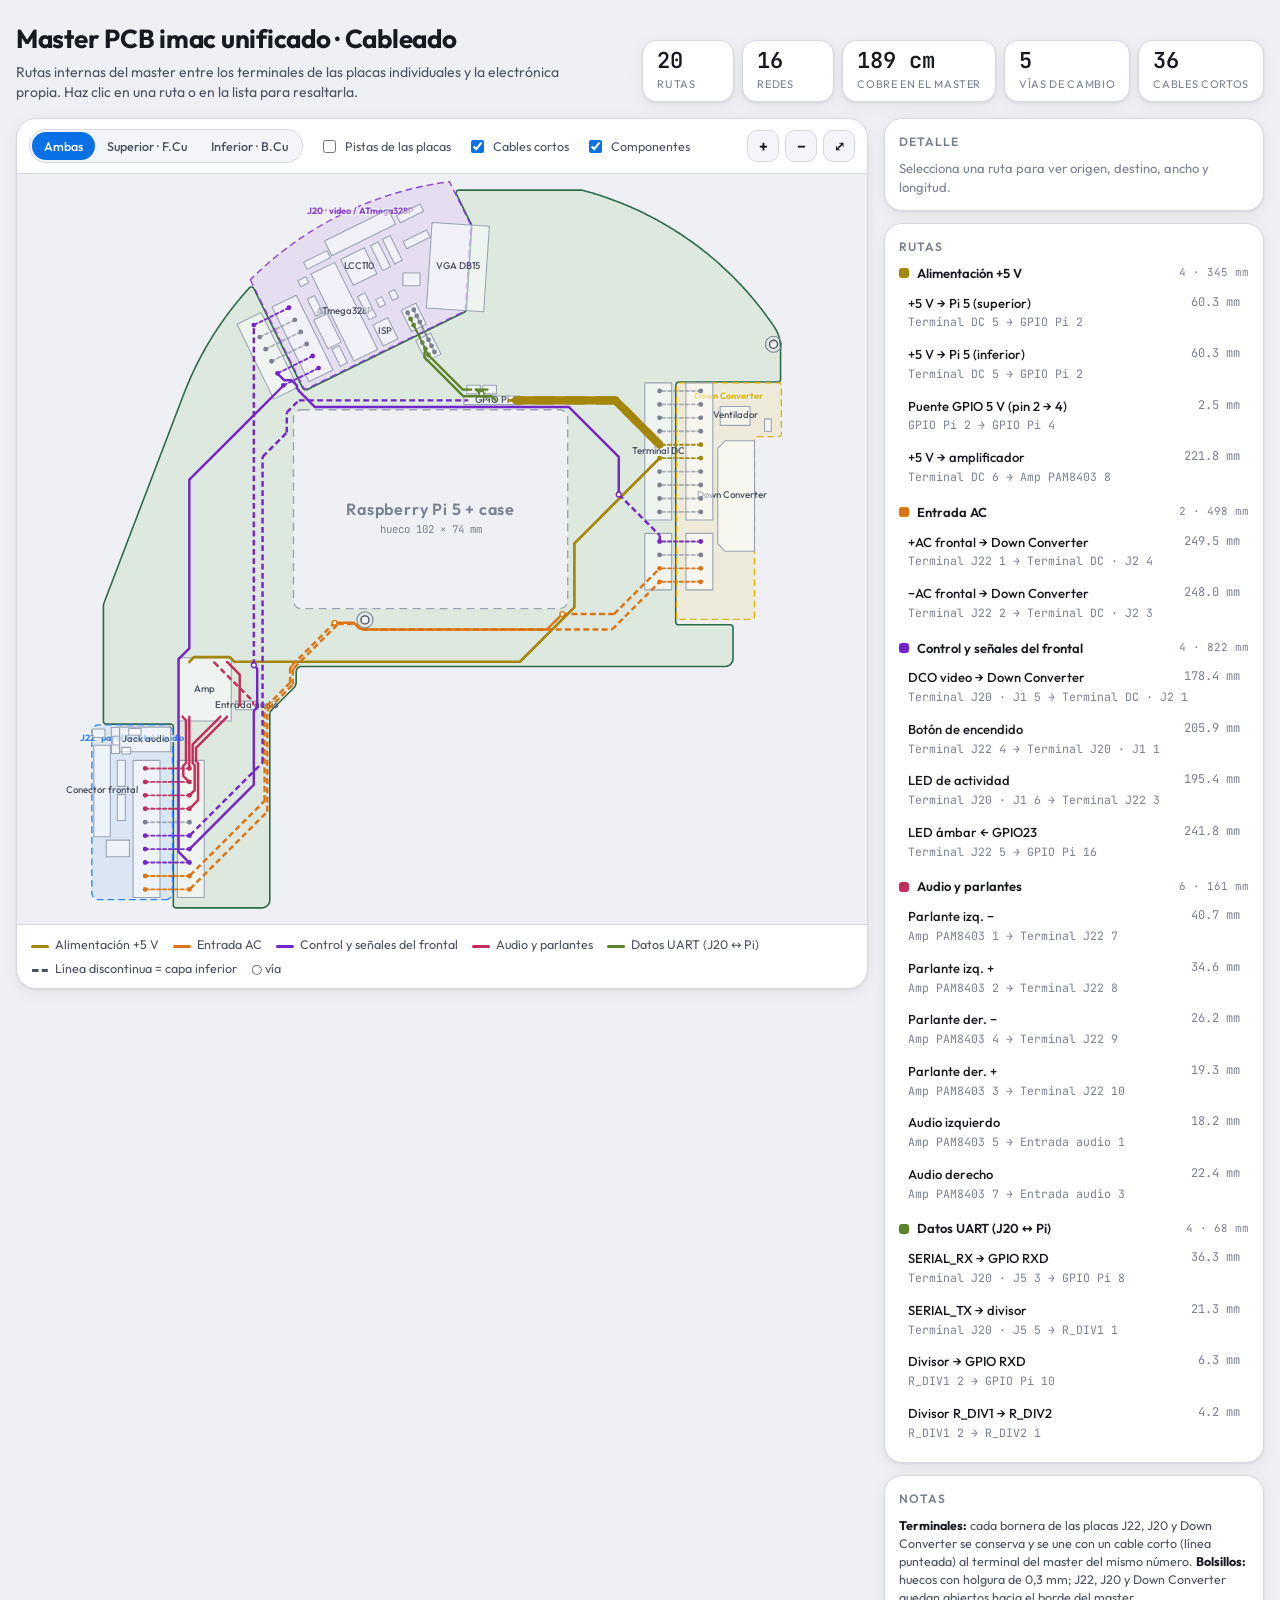
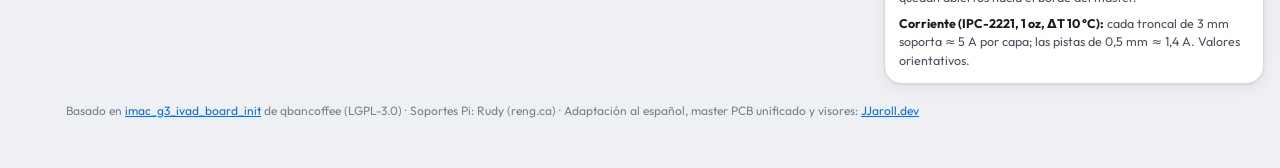
==== visores/cableado_con_master.html @ 4f61ff7d "MacBerry Pi G3 en español: reestructura completa del repositorio Reemplaza el contenido del reposito" ====
<!doctype html>
<html lang="es">
<head>
<meta charset="utf-8">
<meta name="viewport" content="width=device-width,initial-scale=1,viewport-fit=cover">
<style>html{color-scheme:light}body{margin:0;font:14px system-ui,-apple-system,sans-serif}img{max-width:100%}[hidden]{display:none!important}</style>
<title>Cableado con master PCB</title>
<meta name="claude:viewport-fit-sides" content="cover">
<link rel="preconnect" href="https://fonts.googleapis.com">
<link rel="preconnect" href="https://fonts.gstatic.com" crossorigin>
<link href="https://fonts.googleapis.com/css2?family=Outfit:wght@400;500;600;700&family=JetBrains+Mono:wght@400;500&display=swap" rel="stylesheet">
<style>
:root{
  --bg:#EEF0F3; --surface:#FFFFFF; --surface2:#F4F5F8; --line:#D6D9E0; --fg:#171A21; --fg2:#4B5262; --fg3:#7A8192;
  --accent:#0A70E6; --board:#DDE8DF; --board-edge:#2E6B4A; --cut:#9AA3B5; --copper:#8A93A6;
  --w-ac:#DE7311; --w-dc:#A3860A; --w-ctl:#7225CA; --w-audio:#C32D59; --w-data:#5D842A; --w-plug:#6E7382;
  --hull:#9AA3B5; --hullfill:#FFFFFF; --node-off:#B8BFCC; --shadow:0 1px 2px rgba(20,25,40,.08),0 4px 16px rgba(20,25,40,.06);
}
@media (prefers-color-scheme: dark){:root:not([data-theme="light"]){
  --bg:#101216; --surface:#181B21; --surface2:#1F232B; --line:#2C313B; --fg:#ECEEF2; --fg2:#B3B9C6; --fg3:#7F8798;
  --accent:#4397F8; --board:#1D2A22; --board-edge:#4E9A70; --cut:#5E667A; --copper:#5B6477;
  --w-ac:#F08E35; --w-dc:#F8D648; --w-ctl:#9454DE; --w-audio:#D75B7F; --w-data:#8AC63C; --w-plug:#9095A2;
  --hull:#5B6477; --hullfill:#232831; --node-off:#4B5365; --shadow:0 1px 2px rgba(0,0,0,.4),0 4px 16px rgba(0,0,0,.35); color-scheme:dark}}
:root[data-theme="dark"]{
  --bg:#101216; --surface:#181B21; --surface2:#1F232B; --line:#2C313B; --fg:#ECEEF2; --fg2:#B3B9C6; --fg3:#7F8798;
  --accent:#4397F8; --board:#1D2A22; --board-edge:#4E9A70; --cut:#5E667A; --copper:#5B6477;
  --w-ac:#F08E35; --w-dc:#F8D648; --w-ctl:#9454DE; --w-audio:#D75B7F; --w-data:#8AC63C; --w-plug:#9095A2;
  --hull:#5B6477; --hullfill:#232831; --node-off:#4B5365; --shadow:0 1px 2px rgba(0,0,0,.4),0 4px 16px rgba(0,0,0,.35); color-scheme:dark}
*{box-sizing:border-box}
body{background:var(--bg);color:var(--fg);font-family:'Outfit',system-ui,sans-serif;font-size:14px;line-height:1.45;
  padding-inline:max(16px,env(safe-area-inset-left,0px)) max(16px,env(safe-area-inset-right,0px));padding-block:20px}
.mono{font-family:'JetBrains Mono',ui-monospace,monospace}
header{max-width:1400px;margin:0 auto 16px;display:flex;flex-wrap:wrap;gap:12px 24px;align-items:flex-end;justify-content:space-between}
h1{font-size:26px;font-weight:700;letter-spacing:-.01em;margin:0;text-wrap:balance}
header p{margin:4px 0 0;color:var(--fg2);max-width:62ch}
.stats{display:flex;flex-wrap:wrap;gap:8px}
.stat{background:var(--surface);border:1px solid var(--line);border-radius:14px;padding:8px 14px;min-width:92px;box-shadow:var(--shadow)}
.stat b{display:block;font-size:22px;font-weight:600;line-height:1.1}
.stat span{font-size:11px;letter-spacing:.06em;text-transform:uppercase;color:var(--fg3)}
.layout{max-width:1400px;margin:0 auto;display:grid;grid-template-columns:minmax(0,1fr) 380px;gap:16px;align-items:start}
.mapcard{background:var(--surface);border:1px solid var(--line);border-radius:20px;box-shadow:var(--shadow);overflow:hidden;position:relative;min-width:0}
.toolbar{display:flex;flex-wrap:wrap;gap:8px 16px;padding:10px 12px;border-bottom:1px solid var(--line);align-items:center}
.seg{display:inline-flex;background:var(--surface2);border:1px solid var(--line);border-radius:999px;padding:2px}
.seg button{border:0;background:transparent;color:var(--fg2);font:500 12.5px 'Outfit',sans-serif;padding:6px 12px;border-radius:999px;cursor:pointer}
.seg button[aria-pressed="true"]{background:var(--accent);color:#fff}
.chk{display:inline-flex;gap:6px;align-items:center;font-size:12.5px;color:var(--fg2);cursor:pointer;user-select:none}
.chk input{accent-color:var(--accent)}
.zoom{margin-left:auto;display:flex;gap:6px}
.zoom button{width:32px;height:32px;border-radius:10px;border:1px solid var(--line);background:var(--surface2);color:var(--fg);font:600 16px 'Outfit';cursor:pointer}
#map{display:block;width:100%;height:min(74vh,760px);min-height:380px;background:var(--bg);touch-action:none;cursor:grab}
#map.drag{cursor:grabbing}
.tip{position:absolute;pointer-events:none;background:var(--fg);color:var(--bg);font-size:12px;padding:5px 9px;border-radius:8px;max-width:260px;z-index:3}
.legend{display:flex;flex-wrap:wrap;gap:6px 14px;padding:10px 14px;border-top:1px solid var(--line);font-size:12.5px;color:var(--fg2)}
.legend i{display:inline-block;width:18px;height:0;border-top:3px solid;vertical-align:middle;margin-right:6px;border-radius:2px}
.legend i.b{border-top-style:dashed}
aside{display:flex;flex-direction:column;gap:12px;min-width:0}
.card{background:var(--surface);border:1px solid var(--line);border-radius:18px;box-shadow:var(--shadow);padding:14px}
.card h2{margin:0 0 8px;font-size:12px;letter-spacing:.08em;text-transform:uppercase;color:var(--fg3);font-weight:600}
#detail .t{font-size:17px;font-weight:600;display:flex;gap:8px;align-items:center}
#detail .sw{width:12px;height:12px;border-radius:4px;flex:none}
#detail dl{display:grid;grid-template-columns:auto 1fr;gap:4px 12px;margin:10px 0 0;font-size:13px}
#detail dt{color:var(--fg3)} #detail dd{margin:0;min-width:0;overflow-wrap:anywhere}
#detail .hint{color:var(--fg3);font-size:13px;margin:0}
.grp{margin:0}
.grp+.grp{margin-top:10px}
.gh{display:flex;align-items:center;gap:8px;font-weight:600;font-size:13px;margin-bottom:4px}
.gh i{width:10px;height:10px;border-radius:3px}
.gh small{color:var(--fg3);font-weight:400;margin-left:auto}
.row{display:grid;grid-template-columns:1fr auto;gap:2px 10px;width:100%;text-align:left;border:1px solid transparent;background:transparent;color:var(--fg);border-radius:10px;padding:6px 8px;cursor:pointer;font:inherit}
.row:hover{background:var(--surface2)}
.row[aria-pressed="true"]{background:var(--surface2);border-color:var(--line)}
.row .n{font-weight:500;font-size:13px}
.row .l{font-size:12px;color:var(--fg3);text-align:right}
.row .p{grid-column:1/-1;font-size:11.5px;color:var(--fg3)}
.note{font-size:12.5px;color:var(--fg2);margin:0}
.note b{color:var(--fg)}
@media (min-width:981px){.mapcard{position:sticky;top:12px}#map{height:calc(100vh - 150px);max-height:none;min-height:420px}}
@media (max-width:980px){.layout{grid-template-columns:minmax(0,1fr)}#map{height:62vh}}
</style>

<header>
  <div>
    <h1>Master PCB imac unificado · Cableado</h1>
    <p>Rutas internas del master entre los terminales de las placas individuales y la electrónica propia. Haz clic en una ruta o en la lista para resaltarla.</p>
  </div>
  <div class="stats" id="stats"></div>
</header>

<div class="layout">
  <section class="mapcard">
    <div class="toolbar">
      <div class="seg" id="layerSeg" role="group" aria-label="Capa">
        <button data-l="all" aria-pressed="true">Ambas</button>
        <button data-l="0" aria-pressed="false">Superior · F.Cu</button>
        <button data-l="1" aria-pressed="false">Inferior · B.Cu</button>
      </div>
      <label class="chk"><input type="checkbox" id="tExist"> Pistas de las placas</label>
      <label class="chk"><input type="checkbox" id="tJump" checked> Cables cortos</label>
      <label class="chk"><input type="checkbox" id="tComp" checked> Componentes</label>
      <div class="zoom"><button id="zi" aria-label="Acercar">+</button><button id="zo" aria-label="Alejar">−</button><button id="zr" aria-label="Restablecer" style="font-size:13px">⤢</button></div>
    </div>
    <svg id="map" role="img" aria-label="Mapa de rutas del master PCB imac unificado"></svg>
    <div class="legend" id="legend"></div>
    <div class="tip" id="tip" hidden></div>
  </section>

  <aside>
    <div class="card" id="detail"><h2>Detalle</h2><p class="hint">Selecciona una ruta para ver origen, destino, ancho y longitud.</p></div>
    <div class="card"><h2>Rutas</h2><div id="list"></div></div>
    <div class="card">
      <h2>Notas</h2>
      <p class="note"><b>Terminales:</b> cada bornera de las placas J22, J20 y Down Converter se conserva y se une con un cable corto (línea punteada) al terminal del master del mismo número. <b>Bolsillos:</b> huecos con holgura de 0,3 mm; J22, J20 y Down Converter quedan abiertos hacia el borde del master.</p>
      <p class="note" style="margin-top:8px"><b>Corriente (IPC-2221, 1 oz, ΔT 10 °C):</b> cada troncal de 3 mm soporta ≈ 5 A por capa; las pistas de 0,5 mm ≈ 1,4 A. Valores orientativos.</p>
    </div>
  </aside>
</div>

<style>.credits{max-width:1180px;margin:0 auto;padding:18px max(16px,env(safe-area-inset-left,0px)) 28px;font-size:12px;line-height:1.5;color:var(--fg3)}.credits a{color:var(--accent)}</style>
<footer class="credits">Basado en <a href="https://github.com/qbancoffee/imac_g3_ivad_board_init" target="_blank" rel="noopener">imac_g3_ivad_board_init</a> de qbancoffee (LGPL-3.0) · Soportes Pi: Rudy (reng.ca) · Adaptación al español, master PCB unificado y visores: <a href="https://jjaroll.dev" target="_blank" rel="noopener">JJaroll.dev</a></footer>
<script>
const D = {"outline":[[28.3,212.93],[28.3,212.95],[28.3,212.99],[28.3,213.02],[28.31,213.05],[28.31,213.09],[28.32,213.12],[28.32,213.15],[28.33,213.18],[28.34,213.21],[28.35,213.24],[28.36,213.28],[28.37,213.31],[28.38,213.34],[28.4,213.37],[28.41,213.4],[28.43,213.42],[28.44,213.45],[28.46,213.48],[28.48,213.51],[28.5,213.53],[28.52,213.56],[28.54,213.59],[28.56,213.61],[28.58,213.63],[28.6,213.66],[28.63,213.68],[28.65,213.7],[28.68,213.72],[28.7,213.74],[28.73,213.76],[28.76,213.78],[28.79,213.8],[28.81,213.81],[28.84,213.83],[28.87,213.84],[28.9,213.86],[28.93,213.87],[28.96,213.88],[28.99,213.89],[29.03,213.9],[29.06,213.91],[29.09,213.92],[29.12,213.92],[29.15,213.93],[29.19,213.93],[29.22,213.94],[29.25,213.94],[29.29,213.94],[29.31,213.94],[53.28,213.94],[53.31,213.94],[53.33,213.94],[53.39,213.94],[53.46,213.95],[53.52,213.97],[53.59,213.98],[53.65,214.0],[53.71,214.03],[53.77,214.06],[53.82,214.09],[53.88,214.13],[53.93,214.17],[53.98,214.21],[54.03,214.26],[54.07,214.31],[54.11,214.36],[54.14,214.41],[54.18,214.47],[54.21,214.53],[54.23,214.59],[54.25,214.65],[54.27,214.71],[54.28,214.78],[54.29,214.84],[54.29,214.91],[54.3,214.92],[54.3,214.96],[54.3,281.29],[54.3,281.31],[54.3,281.35],[54.3,281.38],[54.3,281.41],[54.31,281.45],[54.31,281.48],[54.32,281.51],[54.33,281.54],[54.33,281.57],[54.34,281.61],[54.35,281.64],[54.37,281.67],[54.38,281.7],[54.39,281.73],[54.41,281.76],[54.42,281.79],[54.44,281.81],[54.46,281.84],[54.47,281.87],[54.49,281.9],[54.51,281.92],[54.53,281.95],[54.56,281.97],[54.58,282.0],[54.6,282.02],[54.62,282.04],[54.65,282.06],[54.67,282.08],[54.7,282.1],[54.73,282.12],[54.75,282.14],[54.78,282.16],[54.81,282.17],[54.84,282.19],[54.87,282.2],[54.9,282.22],[54.93,282.23],[54.96,282.24],[54.99,282.25],[55.02,282.26],[55.05,282.27],[55.08,282.28],[55.12,282.28],[55.15,282.29],[55.18,282.29],[55.21,282.3],[55.25,282.3],[55.29,282.3],[55.3,282.3],[87.16,282.3],[87.17,282.3],[87.2,282.3],[87.2,282.3],[87.21,282.3],[87.22,282.3],[87.33,282.3],[87.34,282.3],[87.38,282.29],[87.39,282.29],[87.42,282.29],[87.43,282.29],[87.53,282.28],[87.54,282.28],[87.58,282.28],[87.59,282.27],[87.61,282.27],[87.62,282.27],[87.63,282.27],[87.64,282.27],[87.73,282.25],[87.74,282.25],[87.77,282.24],[87.78,282.24],[87.8,282.24],[87.81,282.24],[87.83,282.23],[87.84,282.23],[87.92,282.21],[87.93,282.21],[87.96,282.2],[87.97,282.2],[87.99,282.19],[88.0,282.19],[88.02,282.18],[88.03,282.18],[88.11,282.16],[88.12,282.15],[88.14,282.15],[88.15,282.14],[88.17,282.14],[88.18,282.13],[88.21,282.12],[88.21,282.12],[88.3,282.09],[88.31,282.09],[88.33,282.08],[88.33,282.08],[88.36,282.07],[88.37,282.06],[88.39,282.05],[88.4,282.05],[88.48,282.01],[88.49,282.01],[88.51,282.0],[88.51,282.0],[88.54,281.98],[88.55,281.98],[88.57,281.97],[88.57,281.97],[88.65,281.92],[88.66,281.92],[88.68,281.91],[88.69,281.9],[88.71,281.89],[88.72,281.89],[88.74,281.87],[88.74,281.87],[88.82,281.83],[88.82,281.82],[88.85,281.8],[88.86,281.8],[88.88,281.78],[88.9,281.77],[88.98,281.71],[88.99,281.71],[89.01,281.69],[89.02,281.68],[89.04,281.67],[89.04,281.67],[89.06,281.65],[89.07,281.65],[89.14,281.59],[89.14,281.58],[89.16,281.57],[89.17,281.56],[89.19,281.55],[89.19,281.54],[89.21,281.52],[89.22,281.52],[89.28,281.46],[89.29,281.45],[89.31,281.44],[89.31,281.43],[89.33,281.41],[89.34,281.41],[89.35,281.39],[89.36,281.38],[89.42,281.32],[89.42,281.31],[89.44,281.29],[89.45,281.29],[89.46,281.27],[89.47,281.26],[89.48,281.24],[89.49,281.24],[89.55,281.17],[89.55,281.16],[89.57,281.14],[89.57,281.14],[89.58,281.12],[89.59,281.11],[89.61,281.09],[89.61,281.08],[89.67,281.0],[89.68,280.99],[89.7,280.96],[89.7,280.95],[89.72,280.92],[89.73,280.92],[89.77,280.84],[89.77,280.84],[89.79,280.82],[89.79,280.81],[89.8,280.79],[89.81,280.78],[89.82,280.76],[89.82,280.75],[89.87,280.67],[89.87,280.67],[89.88,280.65],[89.88,280.64],[89.9,280.61],[89.9,280.61],[89.91,280.59],[89.91,280.58],[89.95,280.5],[89.95,280.49],[89.96,280.47],[89.97,280.46],[89.98,280.43],[89.98,280.43],[89.99,280.41],[89.99,280.4],[90.02,280.31],[90.02,280.31],[90.03,280.28],[90.04,280.27],[90.04,280.25],[90.05,280.24],[90.05,280.22],[90.06,280.21],[90.08,280.13],[90.08,280.12],[90.09,280.1],[90.09,280.09],[90.1,280.07],[90.1,280.06],[90.11,280.03],[90.11,280.02],[90.13,279.94],[90.13,279.93],[90.14,279.91],[90.14,279.9],[90.14,279.88],[90.14,279.87],[90.15,279.84],[90.15,279.83],[90.17,279.74],[90.17,279.73],[90.17,279.72],[90.17,279.71],[90.17,279.69],[90.18,279.68],[90.18,279.64],[90.18,279.63],[90.19,279.54],[90.19,279.52],[90.19,279.49],[90.19,279.48],[90.2,279.44],[90.2,279.43],[90.2,279.32],[90.2,279.32],[90.2,279.3],[90.2,279.3],[90.2,279.27],[90.2,279.26],[90.2,210.24],[90.2,210.21],[90.2,210.13],[90.21,210.06],[90.21,210.0],[90.22,209.94],[90.23,209.87],[90.25,209.8],[90.26,209.74],[90.28,209.68],[90.3,209.62],[90.32,209.56],[90.34,209.49],[90.37,209.43],[90.39,209.37],[90.42,209.32],[90.45,209.26],[90.49,209.2],[90.52,209.14],[90.56,209.09],[90.59,209.04],[90.63,208.99],[90.68,208.94],[90.72,208.89],[90.77,208.83],[90.8,208.8],[99.11,200.49],[99.12,200.48],[99.12,200.48],[99.14,200.46],[99.15,200.45],[99.22,200.37],[99.23,200.37],[99.24,200.35],[99.24,200.35],[99.26,200.33],[99.27,200.32],[99.28,200.3],[99.29,200.29],[99.35,200.22],[99.35,200.22],[99.37,200.2],[99.37,200.19],[99.39,200.17],[99.39,200.17],[99.41,200.15],[99.41,200.14],[99.46,200.07],[99.47,200.06],[99.48,200.04],[99.49,200.04],[99.5,200.01],[99.5,200.01],[99.52,199.98],[99.52,199.98],[99.57,199.9],[99.57,199.89],[99.59,199.87],[99.59,199.87],[99.6,199.85],[99.61,199.84],[99.62,199.82],[99.62,199.81],[99.67,199.73],[99.67,199.72],[99.68,199.7],[99.68,199.7],[99.7,199.67],[99.7,199.66],[99.71,199.64],[99.71,199.64],[99.75,199.55],[99.75,199.55],[99.76,199.52],[99.77,199.52],[99.77,199.5],[99.78,199.49],[99.79,199.46],[99.79,199.45],[99.82,199.37],[99.82,199.36],[99.83,199.34],[99.84,199.33],[99.84,199.31],[99.85,199.3],[99.85,199.28],[99.86,199.27],[99.88,199.18],[99.88,199.18],[99.89,199.15],[99.89,199.15],[99.9,199.12],[99.9,199.11],[99.91,199.09],[99.91,199.08],[99.93,199.0],[99.93,198.99],[99.94,198.96],[99.94,198.95],[99.94,198.93],[99.95,198.92],[99.95,198.9],[99.95,198.89],[99.97,198.8],[99.97,198.79],[99.97,198.77],[99.97,198.77],[99.97,198.74],[99.98,198.73],[99.98,198.7],[99.98,198.69],[99.99,198.6],[99.99,198.58],[99.99,198.55],[99.99,198.54],[100.0,198.5],[100.0,198.49],[100.0,198.38],[100.0,198.37],[100.0,198.36],[100.0,198.35],[100.0,198.33],[100.0,198.32],[100.0,194.52],[100.0,194.48],[100.0,194.4],[100.01,194.33],[100.01,194.27],[100.02,194.21],[100.03,194.14],[100.05,194.08],[100.06,194.01],[100.08,193.95],[100.1,193.89],[100.12,193.83],[100.14,193.76],[100.16,193.71],[100.19,193.65],[100.22,193.58],[100.25,193.53],[100.28,193.47],[100.32,193.42],[100.35,193.36],[100.39,193.31],[100.44,193.25],[100.47,193.21],[100.52,193.16],[100.57,193.11],[100.61,193.07],[100.66,193.02],[100.71,192.97],[100.75,192.94],[100.81,192.89],[100.86,192.85],[100.92,192.82],[100.97,192.78],[101.03,192.75],[101.08,192.72],[101.15,192.69],[101.21,192.66],[101.26,192.64],[101.33,192.62],[101.39,192.6],[101.45,192.58],[101.51,192.56],[101.58,192.55],[101.64,192.53],[101.71,192.52],[101.77,192.51],[101.83,192.51],[101.9,192.5],[101.98,192.5],[102.02,192.5],[259.46,192.5],[259.47,192.5],[259.5,192.5],[259.5,192.5],[259.51,192.5],[259.52,192.5],[259.63,192.5],[259.64,192.5],[259.68,192.49],[259.69,192.49],[259.72,192.49],[259.73,192.49],[259.83,192.48],[259.84,192.48],[259.88,192.48],[259.89,192.47],[259.91,192.47],[259.92,192.47],[259.93,192.47],[259.94,192.47],[260.03,192.45],[260.04,192.45],[260.07,192.44],[260.08,192.44],[260.1,192.44],[260.11,192.44],[260.13,192.43],[260.14,192.43],[260.22,192.41],[260.23,192.41],[260.26,192.4],[260.27,192.4],[260.29,192.39],[260.3,192.39],[260.32,192.38],[260.33,192.38],[260.41,192.36],[260.42,192.35],[260.44,192.35],[260.45,192.34],[260.47,192.34],[260.48,192.33],[260.51,192.32],[260.51,192.32],[260.6,192.29],[260.61,192.29],[260.63,192.28],[260.63,192.28],[260.66,192.27],[260.67,192.26],[260.69,192.25],[260.7,192.25],[260.78,192.21],[260.79,192.21],[260.81,192.2],[260.81,192.2],[260.84,192.18],[260.85,192.18],[260.87,192.17],[260.87,192.17],[260.95,192.12],[260.96,192.12],[260.98,192.11],[260.99,192.1],[261.01,192.09],[261.02,192.09],[261.04,192.07],[261.04,192.07],[261.12,192.03],[261.12,192.02],[261.15,192.0],[261.16,192.0],[261.18,191.98],[261.2,191.97],[261.28,191.91],[261.29,191.91],[261.31,191.89],[261.32,191.88],[261.34,191.87],[261.34,191.87],[261.36,191.85],[261.37,191.85],[261.44,191.79],[261.44,191.78],[261.46,191.77],[261.47,191.76],[261.49,191.75],[261.49,191.74],[261.51,191.72],[261.52,191.72],[261.58,191.66],[261.59,191.65],[261.61,191.64],[261.61,191.63],[261.63,191.61],[261.64,191.61],[261.65,191.59],[261.66,191.58],[261.72,191.52],[261.72,191.51],[261.74,191.49],[261.75,191.49],[261.76,191.47],[261.77,191.46],[261.78,191.44],[261.79,191.44],[261.85,191.37],[261.85,191.36],[261.87,191.34],[261.87,191.34],[261.88,191.32],[261.89,191.31],[261.91,191.29],[261.91,191.28],[261.97,191.2],[261.98,191.19],[262.0,191.16],[262.0,191.15],[262.02,191.12],[262.03,191.12],[262.07,191.04],[262.07,191.04],[262.09,191.02],[262.09,191.01],[262.1,190.99],[262.11,190.98],[262.12,190.96],[262.12,190.95],[262.17,190.87],[262.17,190.87],[262.18,190.85],[262.18,190.84],[262.2,190.81],[262.2,190.81],[262.21,190.79],[262.21,190.78],[262.25,190.7],[262.25,190.69],[262.26,190.67],[262.27,190.66],[262.28,190.63],[262.28,190.63],[262.29,190.61],[262.29,190.6],[262.32,190.51],[262.32,190.51],[262.33,190.48],[262.34,190.47],[262.34,190.45],[262.35,190.44],[262.35,190.42],[262.36,190.41],[262.38,190.33],[262.38,190.32],[262.39,190.3],[262.39,190.29],[262.4,190.27],[262.4,190.26],[262.41,190.23],[262.41,190.22],[262.43,190.14],[262.43,190.13],[262.44,190.11],[262.44,190.1],[262.44,190.08],[262.44,190.07],[262.45,190.04],[262.45,190.03],[262.47,189.94],[262.47,189.93],[262.47,189.92],[262.47,189.91],[262.47,189.89],[262.48,189.88],[262.48,189.84],[262.48,189.83],[262.49,189.74],[262.49,189.72],[262.49,189.69],[262.49,189.68],[262.5,189.64],[262.5,189.63],[262.5,189.52],[262.5,189.52],[262.5,189.5],[262.5,189.5],[262.5,189.47],[262.5,189.46],[262.5,178.01],[262.5,177.99],[262.5,177.95],[262.5,177.92],[262.49,177.89],[262.49,177.85],[262.48,177.82],[262.48,177.79],[262.47,177.76],[262.46,177.73],[262.45,177.69],[262.44,177.66],[262.43,177.63],[262.42,177.6],[262.4,177.57],[262.39,177.54],[262.37,177.51],[262.36,177.49],[262.34,177.46],[262.32,177.43],[262.3,177.4],[262.28,177.38],[262.26,177.35],[262.24,177.33],[262.22,177.3],[262.2,177.28],[262.17,177.26],[262.15,177.24],[262.12,177.22],[262.1,177.2],[262.07,177.18],[262.04,177.16],[262.01,177.14],[261.99,177.13],[261.96,177.11],[261.93,177.1],[261.9,177.08],[261.87,177.07],[261.84,177.06],[261.81,177.05],[261.77,177.04],[261.74,177.03],[261.71,177.02],[261.68,177.02],[261.65,177.01],[261.61,177.01],[261.58,177.0],[261.55,177.0],[261.51,177.0],[261.49,177.0],[242.22,177.0],[242.18,177.0],[242.17,177.0],[242.1,176.99],[242.04,176.99],[241.97,176.97],[241.91,176.96],[241.85,176.94],[241.79,176.91],[241.73,176.88],[241.67,176.85],[241.62,176.81],[241.57,176.77],[241.52,176.73],[241.47,176.68],[241.43,176.63],[241.39,176.58],[241.35,176.53],[241.32,176.47],[241.29,176.41],[241.26,176.35],[241.24,176.29],[241.23,176.23],[241.21,176.16],[241.21,176.1],[241.2,176.03],[241.2,176.02],[241.2,175.98],[241.2,100.0],[241.2,88.02],[241.2,88.01],[241.2,88.01],[241.2,88.0],[241.2,87.99],[241.2,87.99],[241.2,87.98],[241.2,87.97],[241.2,87.95],[241.2,87.94],[241.2,87.94],[241.2,87.91],[241.21,87.89],[241.21,87.84],[241.21,87.83],[241.22,87.78],[241.22,87.77],[241.23,87.72],[241.23,87.7],[241.25,87.66],[241.25,87.64],[241.27,87.6],[241.27,87.58],[241.29,87.54],[241.29,87.52],[241.31,87.48],[241.32,87.46],[241.34,87.42],[241.34,87.41],[241.37,87.36],[241.38,87.35],[241.4,87.31],[241.41,87.3],[241.44,87.25],[241.44,87.24],[241.47,87.2],[241.48,87.19],[241.51,87.15],[241.52,87.14],[241.56,87.11],[241.57,87.1],[241.6,87.06],[241.61,87.05],[241.65,87.02],[241.66,87.01],[241.7,86.98],[241.71,86.97],[241.75,86.94],[241.76,86.93],[241.8,86.9],[241.81,86.9],[241.86,86.87],[241.87,86.86],[241.91,86.84],[241.93,86.83],[241.97,86.81],[241.98,86.81],[242.03,86.79],[242.04,86.78],[242.09,86.77],[242.1,86.76],[242.15,86.75],[242.16,86.74],[242.21,86.73],[242.23,86.73],[242.27,86.72],[242.29,86.72],[242.34,86.71],[242.35,86.71],[242.4,86.7],[242.42,86.7],[242.45,86.7],[242.47,86.7],[242.49,86.7],[242.5,86.7],[242.51,86.7],[242.51,86.7],[242.52,86.7],[279.19,86.7],[279.21,86.7],[279.25,86.7],[279.28,86.7],[279.31,86.69],[279.35,86.69],[279.38,86.68],[279.41,86.68],[279.44,86.67],[279.47,86.66],[279.51,86.65],[279.54,86.64],[279.57,86.63],[279.6,86.62],[279.63,86.6],[279.66,86.59],[279.69,86.57],[279.71,86.56],[279.74,86.54],[279.77,86.52],[279.8,86.5],[279.82,86.48],[279.85,86.46],[279.87,86.44],[279.9,86.42],[279.92,86.4],[279.94,86.37],[279.96,86.35],[279.98,86.32],[280.0,86.3],[280.02,86.27],[280.04,86.24],[280.06,86.21],[280.07,86.19],[280.09,86.16],[280.1,86.13],[280.12,86.1],[280.13,86.07],[280.14,86.04],[280.15,86.01],[280.16,85.97],[280.17,85.94],[280.18,85.91],[280.18,85.88],[280.19,85.85],[280.19,85.81],[280.2,85.78],[280.2,85.75],[280.2,85.71],[280.2,85.69],[280.2,73.86],[280.2,73.86],[280.2,73.84],[280.2,73.83],[280.2,73.81],[280.2,73.8],[280.2,73.72],[280.2,73.72],[280.2,73.7],[280.2,73.68],[280.2,73.67],[280.2,73.61],[280.2,73.59],[280.2,73.59],[280.2,73.59],[280.19,73.55],[280.19,73.55],[280.19,73.48],[280.19,73.47],[280.19,73.45],[280.19,73.35],[280.19,73.35],[280.19,73.33],[280.19,73.32],[280.18,73.23],[280.18,73.22],[280.18,73.21],[280.18,73.19],[280.18,73.18],[280.17,73.11],[280.17,73.1],[280.17,73.06],[280.17,73.05],[280.17,72.98],[280.16,72.95],[280.16,72.95],[280.16,72.86],[280.16,72.83],[280.15,72.75],[280.15,72.74],[280.15,72.72],[280.14,72.7],[280.14,72.69],[280.14,72.61],[280.13,72.6],[280.13,72.6],[280.13,72.57],[280.13,72.56],[280.12,72.49],[280.12,72.48],[280.12,72.46],[280.12,72.46],[280.11,72.36],[280.11,72.33],[280.11,72.33],[280.1,72.24],[280.09,72.22],[280.09,72.2],[280.08,72.12],[280.08,72.11],[280.08,72.1],[280.07,72.08],[280.07,72.07],[280.06,72.01],[280.06,71.99],[280.06,71.98],[280.06,71.95],[280.05,71.94],[280.05,71.89],[280.04,71.87],[280.04,71.85],[280.04,71.83],[280.04,71.82],[280.03,71.76],[280.03,71.76],[280.02,71.73],[280.02,71.72],[280.02,71.7],[280.01,71.64],[280.01,71.64],[280.0,71.61],[280.0,71.61],[280.0,71.6],[280.0,71.59],[279.99,71.51],[279.98,71.5],[279.98,71.46],[279.98,71.45],[279.96,71.38],[279.96,71.38],[279.96,71.36],[279.94,71.26],[279.93,71.24],[279.92,71.16],[279.92,71.15],[279.91,71.13],[279.91,71.13],[279.91,71.11],[279.91,71.09],[279.89,71.02],[279.89,71.01],[279.89,71.01],[279.89,71.0],[279.88,70.98],[279.88,70.97],[279.86,70.9],[279.86,70.89],[279.86,70.87],[279.84,70.78],[279.84,70.77],[279.83,70.75],[279.81,70.67],[279.81,70.67],[279.81,70.65],[279.8,70.64],[279.8,70.63],[279.8,70.61],[279.78,70.55],[279.78,70.54],[279.77,70.52],[279.77,70.52],[279.77,70.52],[279.77,70.5],[279.75,70.42],[279.74,70.41],[279.74,70.39],[279.74,70.39],[279.72,70.3],[279.71,70.29],[279.71,70.27],[279.71,70.27],[279.68,70.18],[279.68,70.17],[279.68,70.15],[279.67,70.15],[279.65,70.07],[279.65,70.06],[279.65,70.05],[279.64,70.04],[279.64,70.04],[279.64,70.03],[279.62,69.95],[279.62,69.95],[279.61,69.93],[279.61,69.91],[279.6,69.9],[279.58,69.83],[279.58,69.82],[279.57,69.81],[279.57,69.8],[279.57,69.8],[279.57,69.79],[279.55,69.72],[279.55,69.72],[279.54,69.7],[279.54,69.69],[279.53,69.67],[279.53,69.66],[279.5,69.58],[279.5,69.58],[279.5,69.57],[279.49,69.55],[279.47,69.47],[279.46,69.46],[279.46,69.45],[279.45,69.43],[279.45,69.42],[279.42,69.35],[279.42,69.34],[279.42,69.33],[279.41,69.32],[279.38,69.24],[279.38,69.23],[279.37,69.21],[279.35,69.13],[279.34,69.13],[279.33,69.1],[279.33,69.09],[279.32,69.08],[279.3,69.01],[279.29,69.0],[279.29,68.99],[279.28,68.96],[279.28,68.96],[279.25,68.89],[279.25,68.88],[279.24,68.86],[279.24,68.86],[279.21,68.77],[279.2,68.76],[279.2,68.75],[279.19,68.74],[279.16,68.66],[279.16,68.65],[279.15,68.63],[279.15,68.62],[279.12,68.55],[279.11,68.54],[279.11,68.53],[279.1,68.5],[279.1,68.5],[279.07,68.43],[279.06,68.42],[279.05,68.4],[279.02,68.32],[279.01,68.31],[279.01,68.3],[279.0,68.28],[279.0,68.27],[278.97,68.2],[278.96,68.19],[278.95,68.17],[278.91,68.09],[278.91,68.08],[278.9,68.07],[278.86,67.98],[278.86,67.97],[278.85,67.96],[278.85,67.94],[278.81,67.87],[278.8,67.85],[278.8,67.84],[278.8,67.84],[278.76,67.76],[278.75,67.75],[278.75,67.74],[278.73,67.71],[278.73,67.7],[278.7,67.64],[278.7,67.64],[278.69,67.62],[278.68,67.61],[278.64,67.53],[278.64,67.53],[278.64,67.52],[278.63,67.51],[278.62,67.49],[278.62,67.49],[278.59,67.42],[278.58,67.42],[278.57,67.4],[278.57,67.39],[278.53,67.32],[278.53,67.31],[278.52,67.3],[278.5,67.27],[278.5,67.26],[278.47,67.21],[278.46,67.2],[278.46,67.18],[278.45,67.18],[278.41,67.1],[278.4,67.09],[278.39,67.07],[278.35,66.98],[278.34,66.97],[278.33,66.96],[278.29,66.89],[278.28,66.87],[278.27,66.86],[278.27,66.85],[278.23,66.79],[278.23,66.78],[278.22,66.77],[278.21,66.76],[278.21,66.75],[278.2,66.73],[278.17,66.68],[278.16,66.67],[278.15,66.65],[278.15,66.65],[278.14,66.64],[278.14,66.63],[278.09,66.56],[278.09,66.56],[278.08,66.55],[278.07,66.53],[278.03,66.46],[278.01,66.44],[278.01,66.43],[277.97,66.36],[277.96,66.35],[277.94,66.32],[277.93,66.31],[277.9,66.26],[277.89,66.24],[277.88,66.23],[277.87,66.22],[277.83,66.15],[277.82,66.14],[277.81,66.12],[277.81,66.12],[277.22,65.25],[277.21,65.25],[277.2,65.23],[277.2,65.22],[277.2,65.22],[277.19,65.21],[276.59,64.35],[276.58,64.34],[276.57,64.32],[276.57,64.32],[275.96,63.46],[275.95,63.45],[275.95,63.44],[275.94,63.42],[275.93,63.41],[275.32,62.57],[275.3,62.54],[274.68,61.69],[274.67,61.68],[274.67,61.67],[274.65,61.65],[274.65,61.65],[274.02,60.81],[274.02,60.8],[274.0,60.78],[274.0,60.78],[273.36,59.94],[273.35,59.92],[273.34,59.91],[272.7,59.08],[272.69,59.07],[272.68,59.06],[272.67,59.04],[272.02,58.22],[272.01,58.21],[272.01,58.2],[271.99,58.18],[271.99,58.18],[271.33,57.36],[271.32,57.34],[270.65,56.52],[270.65,56.52],[270.64,56.51],[270.63,56.5],[270.63,56.5],[270.62,56.49],[269.95,55.68],[269.94,55.67],[269.93,55.65],[269.93,55.65],[269.24,54.84],[269.22,54.82],[268.54,54.03],[268.54,54.03],[268.52,54.01],[268.52,54.0],[268.51,53.99],[268.49,53.98],[267.81,53.2],[267.8,53.19],[267.8,53.18],[267.78,53.16],[267.78,53.16],[267.09,52.38],[267.08,52.38],[267.05,52.35],[267.05,52.34],[266.35,51.58],[266.35,51.57],[266.34,51.56],[266.33,51.56],[266.33,51.55],[266.32,51.54],[265.61,50.77],[265.6,50.76],[265.59,50.75],[265.58,50.74],[265.57,50.73],[264.86,49.97],[264.84,49.95],[264.11,49.19],[264.1,49.18],[264.09,49.17],[264.09,49.17],[264.09,49.17],[264.08,49.16],[263.34,48.4],[263.33,48.39],[263.32,48.38],[263.32,48.38],[262.57,47.63],[262.57,47.62],[262.56,47.62],[262.56,47.62],[262.56,47.61],[262.54,47.59],[262.53,47.59],[261.79,46.86],[261.79,46.85],[261.78,46.84],[261.77,46.83],[261.02,46.1],[261.0,46.09],[260.99,46.07],[260.99,46.07],[260.22,45.34],[260.2,45.32],[259.42,44.59],[259.42,44.59],[259.41,44.57],[259.4,44.57],[258.63,43.85],[258.62,43.84],[258.61,43.84],[258.59,43.82],[258.59,43.82],[257.81,43.11],[257.81,43.11],[257.79,43.09],[257.01,42.39],[257.0,42.39],[256.99,42.38],[256.98,42.37],[256.98,42.37],[256.97,42.36],[256.18,41.67],[256.17,41.66],[256.16,41.65],[256.15,41.65],[255.35,40.96],[255.34,40.95],[255.33,40.94],[255.32,40.93],[255.31,40.92],[254.51,40.25],[254.51,40.24],[254.5,40.23],[254.49,40.23],[253.68,39.55],[253.67,39.55],[253.66,39.54],[253.65,39.52],[253.64,39.52],[252.84,38.87],[252.84,38.86],[252.82,38.85],[252.82,38.85],[252.81,38.84],[252.79,38.83],[251.97,38.17],[251.96,38.16],[251.95,38.16],[251.12,37.5],[251.11,37.49],[251.1,37.48],[251.09,37.48],[250.26,36.83],[250.25,36.83],[250.23,36.81],[249.39,36.18],[249.39,36.17],[249.37,36.16],[249.37,36.16],[249.37,36.16],[249.36,36.15],[248.51,35.52],[248.5,35.51],[248.49,35.51],[248.48,35.5],[248.47,35.49],[247.63,34.88],[247.62,34.87],[247.61,34.86],[247.59,34.85],[247.59,34.84],[246.74,34.23],[246.72,34.22],[245.85,33.61],[245.84,33.6],[245.83,33.59],[245.82,33.59],[244.95,32.99],[244.92,32.97],[244.05,32.37],[244.04,32.37],[244.01,32.35],[244.0,32.34],[243.15,31.77],[243.13,31.76],[243.12,31.75],[243.1,31.74],[243.09,31.73],[242.22,31.17],[242.21,31.16],[242.2,31.15],[242.2,31.15],[241.3,30.58],[241.28,30.56],[240.38,29.99],[240.37,29.99],[240.36,29.98],[240.35,29.98],[239.45,29.42],[239.44,29.42],[239.43,29.41],[239.41,29.4],[239.41,29.4],[238.53,28.86],[238.52,28.86],[238.5,28.85],[238.49,28.84],[238.48,28.83],[237.58,28.3],[237.57,28.3],[237.56,28.29],[237.53,28.27],[237.53,28.27],[236.63,27.75],[236.62,27.75],[236.61,27.74],[236.6,27.73],[235.68,27.21],[235.66,27.2],[234.73,26.68],[234.72,26.67],[234.71,26.67],[234.7,26.66],[233.77,26.15],[233.76,26.15],[233.75,26.14],[233.73,26.13],[233.73,26.13],[232.81,25.64],[232.8,25.63],[232.78,25.62],[232.78,25.62],[231.83,25.13],[231.81,25.12],[231.81,25.11],[230.87,24.63],[230.86,24.63],[230.85,24.62],[230.83,24.61],[229.9,24.15],[229.9,24.14],[229.88,24.14],[229.87,24.13],[229.86,24.13],[229.85,24.12],[228.91,23.66],[228.9,23.66],[228.88,23.65],[228.88,23.65],[227.93,23.19],[227.91,23.18],[227.9,23.18],[227.9,23.17],[226.94,22.72],[226.93,22.72],[226.91,22.71],[225.94,22.27],[225.92,22.26],[225.91,22.25],[224.95,21.82],[224.94,21.82],[224.93,21.81],[224.91,21.8],[223.95,21.38],[223.94,21.38],[223.93,21.38],[223.91,21.36],[223.9,21.36],[222.95,20.96],[222.94,20.95],[222.9,20.93],[222.89,20.93],[221.93,20.53],[221.91,20.52],[221.9,20.52],[220.92,20.12],[220.92,20.12],[220.9,20.11],[220.89,20.11],[219.92,19.72],[219.91,19.72],[219.89,19.71],[219.88,19.71],[219.86,19.7],[218.89,19.33],[218.89,19.33],[218.87,19.32],[218.87,19.32],[218.87,19.32],[218.85,19.31],[217.86,18.94],[217.84,18.93],[217.83,18.93],[216.84,18.56],[216.81,18.55],[215.81,18.2],[215.8,18.19],[215.79,18.19],[215.77,18.18],[215.76,18.18],[214.78,17.84],[214.78,17.84],[214.76,17.83],[214.76,17.83],[214.76,17.83],[214.74,17.83],[213.75,17.49],[213.73,17.49],[213.72,17.48],[213.71,17.48],[212.7,17.15],[212.7,17.15],[212.68,17.14],[211.66,16.82],[211.66,16.82],[211.64,16.81],[211.63,16.81],[210.62,16.5],[210.61,16.5],[210.6,16.49],[210.58,16.49],[209.58,16.19],[209.56,16.18],[209.55,16.18],[209.54,16.18],[208.53,15.89],[208.52,15.88],[208.5,15.88],[208.48,15.87],[208.47,15.87],[207.47,15.59],[207.46,15.59],[207.44,15.58],[206.8,15.41],[206.79,15.41],[206.77,15.4],[206.76,15.4],[206.64,15.37],[206.63,15.37],[206.6,15.36],[206.59,15.36],[206.57,15.36],[206.56,15.36],[206.54,15.35],[206.53,15.35],[206.45,15.34],[206.44,15.33],[206.4,15.33],[206.39,15.33],[206.37,15.32],[206.36,15.32],[206.35,15.32],[206.34,15.32],[206.24,15.31],[206.23,15.31],[206.22,15.31],[206.21,15.31],[206.19,15.31],[206.18,15.31],[206.14,15.3],[206.13,15.3],[206.02,15.3],[206.01,15.3],[206.0,15.3],[205.99,15.3],[205.97,15.3],[205.96,15.3],[160.51,15.3],[160.5,15.3],[160.46,15.3],[160.42,15.3],[160.39,15.31],[160.36,15.31],[160.33,15.32],[160.29,15.32],[160.26,15.33],[160.23,15.34],[160.2,15.35],[160.17,15.36],[160.14,15.37],[160.11,15.38],[160.08,15.4],[160.05,15.41],[160.02,15.43],[159.99,15.44],[159.96,15.46],[159.94,15.48],[159.91,15.5],[159.88,15.52],[159.86,15.54],[159.83,15.56],[159.81,15.58],[159.79,15.6],[159.76,15.63],[159.74,15.65],[159.72,15.68],[159.7,15.7],[159.68,15.73],[159.67,15.76],[159.65,15.79],[159.63,15.81],[159.62,15.84],[159.6,15.87],[159.59,15.9],[159.58,15.93],[159.56,15.96],[159.55,15.99],[159.54,16.02],[159.54,16.06],[159.53,16.09],[159.52,16.12],[159.52,16.15],[159.51,16.19],[159.51,16.22],[159.51,16.25],[159.51,16.28],[159.51,16.32],[159.51,16.35],[159.51,16.38],[159.51,16.41],[159.52,16.45],[159.52,16.48],[159.53,16.51],[159.54,16.54],[159.54,16.57],[159.55,16.61],[159.56,16.64],[159.57,16.67],[159.59,16.7],[159.6,16.73],[159.61,16.75],[165.21,28.12],[165.22,28.15],[165.23,28.16],[165.25,28.22],[165.27,28.29],[165.29,28.35],[165.3,28.41],[165.31,28.48],[165.32,28.54],[165.32,28.61],[165.31,28.63],[165.31,28.66],[163.26,59.79],[163.26,59.82],[163.26,59.84],[163.25,59.9],[163.24,59.97],[163.22,60.03],[163.2,60.09],[163.17,60.15],[163.14,60.21],[163.11,60.27],[163.07,60.32],[163.03,60.37],[162.99,60.42],[162.94,60.47],[162.9,60.51],[162.84,60.55],[162.79,60.59],[162.73,60.62],[162.72,60.63],[162.69,60.64],[104.17,89.44],[104.16,89.44],[104.15,89.45],[104.14,89.45],[104.13,89.46],[104.11,89.47],[104.09,89.47],[104.04,89.49],[104.03,89.5],[103.98,89.51],[103.97,89.52],[103.92,89.53],[103.91,89.53],[103.86,89.55],[103.85,89.55],[103.8,89.56],[103.78,89.56],[103.74,89.57],[103.72,89.57],[103.67,89.57],[103.66,89.57],[103.61,89.58],[103.59,89.58],[103.54,89.58],[103.53,89.57],[103.48,89.57],[103.47,89.57],[103.42,89.57],[103.4,89.56],[103.35,89.56],[103.34,89.55],[103.29,89.54],[103.28,89.54],[103.23,89.53],[103.22,89.52],[103.17,89.51],[103.16,89.5],[103.11,89.49],[103.1,89.48],[103.05,89.46],[103.04,89.46],[102.99,89.43],[102.98,89.43],[102.94,89.4],[102.92,89.4],[102.88,89.37],[102.87,89.36],[102.83,89.33],[102.82,89.33],[102.78,89.3],[102.77,89.29],[102.73,89.26],[102.72,89.25],[102.68,89.21],[102.67,89.2],[102.64,89.17],[102.63,89.16],[102.6,89.12],[102.59,89.11],[102.56,89.07],[102.55,89.06],[102.52,89.02],[102.51,89.01],[102.48,88.96],[102.47,88.95],[102.45,88.91],[102.44,88.89],[102.43,88.87],[102.43,88.87],[102.42,88.86],[102.42,88.85],[102.41,88.84],[84.23,51.89],[84.22,51.88],[84.21,51.84],[84.19,51.81],[84.17,51.78],[84.15,51.76],[84.14,51.73],[84.12,51.71],[84.1,51.68],[84.07,51.66],[84.05,51.63],[84.03,51.61],[84.01,51.59],[83.98,51.57],[83.96,51.54],[83.93,51.52],[83.9,51.51],[83.88,51.49],[83.85,51.47],[83.82,51.45],[83.79,51.44],[83.76,51.42],[83.73,51.41],[83.7,51.4],[83.67,51.39],[83.64,51.38],[83.61,51.37],[83.58,51.36],[83.55,51.35],[83.52,51.34],[83.49,51.34],[83.45,51.33],[83.42,51.33],[83.39,51.33],[83.36,51.33],[83.32,51.32],[83.29,51.33],[83.26,51.33],[83.23,51.33],[83.2,51.33],[83.16,51.34],[83.13,51.34],[83.1,51.35],[83.07,51.36],[83.04,51.37],[83.01,51.38],[82.98,51.39],[82.95,51.4],[82.92,51.42],[82.89,51.43],[82.86,51.44],[82.83,51.46],[82.8,51.48],[82.77,51.49],[82.75,51.51],[82.72,51.53],[82.7,51.55],[82.67,51.57],[82.65,51.59],[82.62,51.62],[82.6,51.65],[82.59,51.66],[81.97,52.34],[81.96,52.35],[81.95,52.36],[81.94,52.37],[81.93,52.38],[81.24,53.16],[81.23,53.16],[81.22,53.17],[81.21,53.18],[80.52,53.98],[80.51,53.98],[80.5,53.99],[80.49,54.01],[79.8,54.8],[79.78,54.83],[79.1,55.64],[79.09,55.64],[79.08,55.66],[79.08,55.67],[78.4,56.48],[78.39,56.48],[78.39,56.49],[78.37,56.51],[78.37,56.51],[77.71,57.32],[77.7,57.33],[77.69,57.35],[77.69,57.35],[77.02,58.18],[77.01,58.2],[77.0,58.2],[76.35,59.03],[76.34,59.04],[76.34,59.05],[76.33,59.06],[75.68,59.89],[75.68,59.9],[75.67,59.91],[75.66,59.93],[75.65,59.94],[75.02,60.77],[75.02,60.77],[75.0,60.79],[75.0,60.8],[74.37,61.64],[74.36,61.65],[74.35,61.66],[74.34,61.67],[73.72,62.52],[73.71,62.53],[73.7,62.55],[73.7,62.55],[73.08,63.41],[73.07,63.43],[72.46,64.3],[72.45,64.31],[72.44,64.33],[72.43,64.33],[71.83,65.2],[71.83,65.21],[71.81,65.23],[71.21,66.11],[71.21,66.11],[71.2,66.13],[71.2,66.13],[70.61,67.01],[70.61,67.01],[70.6,67.02],[70.6,67.03],[70.6,67.03],[70.59,67.04],[70.01,67.92],[70.01,67.94],[70.0,67.95],[69.99,67.95],[69.42,68.85],[69.41,68.87],[68.84,69.77],[68.84,69.77],[68.83,69.79],[68.82,69.8],[68.27,70.7],[68.25,70.73],[67.7,71.63],[67.7,71.64],[67.69,71.64],[67.69,71.64],[67.69,71.65],[67.68,71.67],[67.67,71.68],[67.14,72.57],[67.14,72.57],[67.13,72.58],[67.13,72.59],[67.13,72.59],[67.12,72.6],[66.59,73.51],[66.59,73.53],[66.58,73.54],[66.57,73.54],[66.05,74.47],[66.04,74.49],[65.52,75.42],[65.51,75.42],[65.51,75.44],[65.5,75.45],[65.0,76.37],[64.99,76.39],[64.98,76.4],[64.98,76.41],[64.48,77.33],[64.48,77.34],[64.47,77.35],[64.46,77.37],[64.46,77.38],[63.97,78.3],[63.97,78.31],[63.96,78.32],[63.95,78.35],[63.94,78.36],[63.47,79.28],[63.47,79.29],[63.46,79.31],[63.46,79.31],[62.98,80.26],[62.97,80.28],[62.96,80.29],[62.5,81.23],[62.49,81.24],[62.48,81.26],[62.48,81.26],[62.03,82.21],[62.02,82.23],[62.01,82.24],[62.01,82.25],[61.56,83.21],[61.56,83.22],[61.55,83.24],[61.1,84.2],[61.09,84.22],[61.09,84.23],[60.66,85.2],[60.65,85.2],[60.65,85.22],[60.64,85.23],[60.22,86.19],[60.22,86.21],[60.21,86.21],[60.2,86.24],[60.2,86.24],[59.79,87.2],[59.78,87.21],[59.78,87.23],[59.37,88.22],[59.36,88.23],[59.35,88.24],[58.96,89.22],[58.94,89.25],[58.55,90.23],[58.55,90.24],[58.55,90.25],[58.54,90.28],[58.53,90.28],[58.16,91.26],[28.37,169.29],[28.36,169.31],[28.35,169.34],[28.34,169.37],[28.33,169.4],[28.33,169.43],[28.32,169.46],[28.31,169.49],[28.31,169.52],[28.31,169.55],[28.3,169.58],[28.3,169.61],[28.3,169.65],[28.3,169.66]],"pockets":[],"cut":{"cx":150.0,"cy":134.0,"w":102.0,"h":74.0,"r":3.0},"case":{"w":98.0,"h":70.0},"pi":{"cx":150.0,"cy":134.0,"w":85.0,"h":56.0},"screws":[{"ref":"H_BASE_A","x":277.57,"y":72.64,"d":3.0},{"ref":"H_BASE_B","x":125.59,"y":175.17,"d":3.0}],"nets":["","/+AC","/-AC","/LPIACT:L1_LP","/POWER_BUTTON","/PI_GPIO23_AMBER","GND","/-LEFT_SPEAKER","/+LEFT_SPEAKER","/-RIGHT_SPEAKER","/+RIGHT_SPEAKER","/LINE_SENSE","/-10V","/PROT","/DCO","/COMPUTER_SDA","/COMPUTER_SCL","/SERIAL_RX","/PB0","/SERIAL_TX","/PB1","/+12V","/+5V","/+3.3V","/+8V_STANDBY_+12V_ON","/+15V_STANDBY_+24V_ON","/PT","/AUDIO_L","/AUDIO_R","/PI_RXD","/+AMBER_LED","/MICROPHONE_POWER","Net-(J22_C1-Pad1)","/+GREEN_LED","/HEADPHONE_2_RIGHT","/HEADPHONE_2_LEFT","/HEADPHONE_2_SENSE","/HEADPHONE_1_SENSE","/HEADPHONE_1_RIGHT","/HEADPHONE_1_LEFT","Net-(J22_C1-Pad2)","Net-(J22_JP1-Pad1)","/+MICROPHONE","Net-(J22_J1-Pad12)","Net-(J22_J1-Pad21)","Net-(J22_J1-Pad22)","/~{RESET}","Net-(J20_U1-Pad4)","/IVAD_SDA","Net-(J20_D1-Pad1)","Net-(J20_C1-Pad2)","Net-(J20_C2-Pad1)","/IVAD_SCL","Net-(J20_U1-Pad12)","Net-(J20_U1-Pad13)","Net-(J20_JP3-Pad1)","/MOSI","/MISO","/SCK","Net-(J20_U1-Pad21)","Net-(J20_U1-Pad23)","Net-(J20_U1-Pad24)","Net-(J20_U1-Pad25)","Net-(J20_U1-Pad26)","Net-(J20_R4-Pad2)","Net-(J20_U2-Pad1)","Net-(J20_U2-Pad4)","/5V_TRICKLE","Net-(J20_J4-Pad12)","Net-(J20_J4-Pad15)","/COMPUTER_5V","/RED","/GREEN","/BLUE","Net-(J20_J4-Pad4)","Net-(J20_J4-Pad11)","/H_SYNC","/V_SYNC","Net-(DC_JP1-Pad2)","/TACHO","/PWM"],"segs":[[0,60.28,211.16,60.25,211.5,0.8,10,1],[0,60.25,211.5,60.25,230.25,0.8,10,1],[0,60.25,230.25,60.3,230.43,0.8,10,1],[0,57.74,211.16,58.0,211.5,0.8,9,1],[0,58.0,211.5,59.0,212.5,0.8,9,1],[0,59.0,212.5,59.0,228.5,0.8,9,1],[0,59.0,228.5,58.0,229.5,0.8,9,1],[0,58.0,229.5,58.0,233.25,0.8,9,1],[0,58.0,233.25,60.0,235.25,0.8,9,1],[0,60.0,235.25,60.3,235.43,0.8,9,1],[0,71.72,211.16,71.5,211.5,0.8,8,1],[0,71.5,211.5,61.5,221.5,0.8,8,1],[0,61.5,221.5,61.5,228.5,0.8,8,1],[0,61.5,228.5,62.25,229.25,0.8,8,1],[0,62.25,229.25,62.25,238.5,0.8,8,1],[0,62.25,238.5,60.5,240.25,0.8,8,1],[0,60.5,240.25,60.3,240.43,0.8,8,1],[0,74.25,211.16,74.0,211.5,0.8,7,1],[0,74.0,211.5,62.75,222.75,0.8,7,1],[0,62.75,222.75,62.75,227.75,0.8,7,1],[0,62.75,227.75,63.5,228.5,0.8,7,1],[0,63.5,228.5,63.5,242.25,0.8,7,1],[0,63.5,242.25,60.5,245.25,0.8,7,1],[0,60.5,245.25,60.3,245.43,0.8,7,1],[0,74.25,190.84,74.5,191.0,0.4,27,1],[0,74.5,191.0,79.0,195.5,0.4,27,1],[0,79.0,195.5,79.0,207.0,0.4,27,1],[1,69.17,190.84,69.5,191.0,0.4,28,1],[1,69.5,191.0,84.0,205.5,0.4,28,1],[1,84.0,205.5,84.0,206.75,0.4,28,1],[1,84.0,206.75,84.08,207.0,0.4,28,1],[0,235.2,110.0,235.0,109.75,3.0,22,1],[0,235.0,109.75,218.75,93.5,3.0,22,1],[0,218.75,93.5,181.78,93.5,3.0,22,1],[1,235.2,110.0,235.0,109.75,3.0,22,1],[1,235.0,109.75,218.75,93.5,3.0,22,1],[1,218.75,93.5,181.78,93.5,3.0,22,1],[0,181.78,93.5,179.24,93.5,1.0,22,1],[0,235.2,115.0,235.0,115.25,1.0,22,1],[0,235,115.25,203.5,146.75,1.0,22,1],[0,203.5,146.75,203.5,170.5,1.0,22,1],[0,203.5,170.5,183.25,190.75,1.0,22,1],[0,183.25,190.75,77.0,190.75,1.0,22,1],[0,77.0,190.75,75.25,189.0,1.0,22,1],[0,75.25,189.0,62.0,189.0,1.0,22,1],[0,62.0,189.0,60.5,190.5,1.0,22,1],[0,60.5,190.5,60.28,190.84,1.0,22,1],[1,60.3,275.43,60.5,275.25,0.5,1,1],[1,60.5,275.25,89.25,246.5,0.5,1,1],[1,89.25,246.5,89.25,209.0,0.5,1,1],[1,89.25,209.0,89.75,208.5,0.5,1,1],[1,89.75,208.5,89.75,208.25,0.5,1,1],[1,89.75,208.25,98.75,199.25,0.5,1,1],[1,98.75,199.25,98.75,193.75,0.5,1,1],[1,98.75,193.75,99.25,193.25,0.5,1,1],[1,99.25,193.25,99.25,193.0,0.5,1,1],[1,99.25,193.0,115.5,176.75,0.5,1,1],[1,115.5,176.75,122.0,176.75,0.5,1,1],[1,122.0,176.75,123.75,178.5,0.5,1,1],[1,123.75,178.5,124.5,178.5,0.5,1,1],[1,124.5,178.5,124.75,178.75,0.5,1,1],[1,124.75,178.75,217.5,178.75,0.5,1,1],[1,217.5,178.75,235.0,161.25,0.5,1,1],[1,235.0,161.25,235.2,161.0,0.5,1,1],[1,60.3,270.43,60.5,270.25,0.5,2,1],[1,60.5,270.25,88.25,242.5,0.5,2,1],[1,88.25,242.5,88.25,208.25,0.5,2,1],[1,88.25,208.25,89.0,207.5,0.5,2,1],[1,89.0,207.5,89.0,207.25,0.5,2,1],[1,89.0,207.25,97.75,198.5,0.5,2,1],[1,97.75,198.5,97.75,193.0,0.5,2,1],[1,97.75,193.0,98.5,192.25,0.5,2,1],[1,98.5,192.25,98.5,192.0,0.5,2,1],[1,98.5,192.0,114.25,176.25,0.5,2,1],[0,114.25,176.25,121.5,176.25,0.5,2,1],[0,121.5,176.25,123.75,178.5,0.5,2,1],[0,123.75,178.5,124.5,178.5,0.5,2,1],[0,124.5,178.5,124.75,178.75,0.5,2,1],[0,124.75,178.75,193.25,178.75,0.5,2,1],[0,193.25,178.75,199,173,0.5,2,1],[1,199,173,218.25,173,0.5,2,1],[1,218.25,173,235,156.25,0.5,2,1],[1,235.0,156.25,235.2,156.0,0.5,2,1],[0,93.07,83.44,93.25,83.75,0.5,14,1],[0,93.25,83.75,95.5,86.0,0.5,14,1],[0,95.5,86.0,98.25,86.0,0.5,14,1],[0,98.25,86.0,100.25,88.0,0.5,14,1],[0,100.25,88.0,100.25,89.0,0.5,14,1],[0,100.25,89.0,101.0,89.75,0.5,14,1],[0,101.0,89.75,101.0,90.0,0.5,14,1],[0,101.0,90.0,107.0,96.0,0.5,14,1],[0,107.0,96.0,201.5,96.0,0.5,14,1],[0,201.5,96.0,220.0,114.5,0.5,14,1],[0,220.0,114.5,220.0,128.5,0.5,14,1],[1,220.0,128.5,235.25,143.75,0.5,14,1],[1,235.25,143.75,235.25,145.75,0.5,14,1],[1,235.25,145.75,235.2,146.0,0.5,14,1],[0,60.3,260.43,60.5,260.25,0.4,4,1],[0,60.5,260.25,84.25,236.5,0.4,4,1],[0,84.25,236.5,84.25,209.0,0.4,4,1],[0,84.25,209.0,85.5,207.75,0.4,4,1],[0,85.5,207.75,85.5,193.25,0.4,4,1],[0,85.5,193.25,84.25,192.0,0.4,4,1],[1,84.25,192.0,84.25,65.75,0.4,4,1],[1,84.25,65.75,84.24,65.49,0.4,4,1],[0,95.28,87.93,95.0,88.25,0.4,3,1],[0,95.0,88.25,60.25,123.0,0.4,3,1],[0,60.25,123.0,60.25,185.75,0.4,3,1],[0,60.25,185.75,56.25,189.75,0.4,3,1],[0,56.25,189.75,56.25,261.5,0.4,3,1],[0,56.25,261.5,60.0,265.25,0.4,3,1],[0,60.0,265.25,60.3,265.43,0.4,3,1],[1,60.3,255.43,60.5,255.25,0.4,5,1],[1,60.5,255.25,87.5,228.25,0.4,5,1],[1,87.5,228.25,87.5,114.5,0.4,5,1],[1,87.5,114.5,96.5,105.5,0.4,5,1],[1,96.5,105.5,96.5,98,0.4,5,1],[1,96.5,98,101,93.5,0.4,5,1],[1,101.0,93.5,164.0,93.5,0.4,5,1],[0,148.06,74.35,148.0,74.5,0.4,17,1],[0,148.0,74.5,148.0,75.5,0.4,17,1],[0,148.0,75.5,147.75,75.75,0.4,17,1],[0,147.75,75.75,147.75,77.5,0.4,17,1],[0,147.75,77.5,162.25,92.0,0.4,17,1],[0,162.25,92.0,172.75,92.0,0.4,17,1],[0,172.75,92.0,174.0,93.25,0.4,17,1],[0,174.0,93.25,174.16,93.5,0.4,17,1],[0,149.18,76.63,149.5,77.0,0.4,19,1],[0,149.5,77.0,162.0,89.5,0.4,19,1],[0,162.0,89.5,165.09,89.5,0.4,19,1],[0,166.91,89.5,167.25,89.75,0.4,29,1],[0,167.25,89.75,168.5,91.0,0.4,29,1],[0,168.5,91.0,169.0,91.0,0.4,29,1],[1,169.0,91.0,171.25,93.25,0.4,29,1],[1,171.25,93.25,171.62,93.5,0.4,29,1],[0,166.91,89.5,171.09,89.5,0.4,29,1],[0,235.2,110.0,235.2,115.0,1.0,22,1],[1,235.2,110.0,235.2,115.0,1.0,22,1],[0,235.2,100,235.2,105,1.0,21,1],[0,235.2,120,235.2,125,1.0,23,1],[1,235.2,100,235.2,105,1.0,21,1],[1,235.2,120,235.2,125,1.0,23,1]],"vias":[[114.25,176.25,0.8,0.4,2],[199,173,0.8,0.4,2],[220.0,128.5,0.8,0.4,14],[84.25,192.0,0.8,0.4,4],[169.0,91.0,0.8,0.4,29],[30.0,174.0,0.8,0.4,6],[30.0,198.0,0.8,0.4,6],[42.0,150.0,0.8,0.4,6],[36.0,162.0,0.8,0.4,6],[42.0,174.0,0.8,0.4,6],[36.0,186.0,0.8,0.4,6],[42.0,198.0,0.8,0.4,6],[36.0,210.0,0.8,0.4,6],[54.0,126.0,0.8,0.4,6],[48.0,138.0,0.8,0.4,6],[54.0,150.0,0.8,0.4,6],[48.0,162.0,0.8,0.4,6],[54.0,174.0,0.8,0.4,6],[48.0,186.0,0.8,0.4,6],[54.0,198.0,0.8,0.4,6],[48.0,210.0,0.8,0.4,6],[66.0,78.0,0.8,0.4,6],[66.0,102.0,0.8,0.4,6],[60.0,114.0,0.8,0.4,6],[66.0,126.0,0.8,0.4,6],[66.0,150.0,0.8,0.4,6],[66.0,174.0,0.8,0.4,6],[66.0,198.0,0.8,0.4,6],[66.0,222.0,0.8,0.4,6],[66.0,246.0,0.8,0.4,6],[60.0,258.0,0.8,0.4,6],[78.0,78.0,0.8,0.4,6],[72.0,90.0,0.8,0.4,6],[78.0,102.0,0.8,0.4,6],[72.0,114.0,0.8,0.4,6],[78.0,126.0,0.8,0.4,6],[72.0,138.0,0.8,0.4,6],[78.0,150.0,0.8,0.4,6],[72.0,162.0,0.8,0.4,6],[78.0,174.0,0.8,0.4,6],[72.0,186.0,0.8,0.4,6],[78.0,198.0,0.8,0.4,6],[78.0,222.0,0.8,0.4,6],[72.0,234.0,0.8,0.4,6],[78.0,246.0,0.8,0.4,6],[78.0,270.0,0.8,0.4,6],[90.0,102.0,0.8,0.4,6],[90.0,126.0,0.8,0.4,6],[90.0,150.0,0.8,0.4,6],[90.0,174.0,0.8,0.4,6],[90.0,198.0,0.8,0.4,6],[84.0,258.0,0.8,0.4,6],[96.0,90.0,0.8,0.4,6],[96.0,114.0,0.8,0.4,6],[96.0,138.0,0.8,0.4,6],[96.0,162.0,0.8,0.4,6],[102.0,174.0,0.8,0.4,6],[96.0,186.0,0.8,0.4,6],[108.0,90.0,0.8,0.4,6],[114.0,174.0,0.8,0.4,6],[108.0,186.0,0.8,0.4,6],[120.0,90.0,0.8,0.4,6],[120.0,186.0,0.8,0.4,6],[138.0,78.0,0.8,0.4,6],[132.0,90.0,0.8,0.4,6],[138.0,174.0,0.8,0.4,6],[132.0,186.0,0.8,0.4,6],[144.0,90.0,0.8,0.4,6],[150.0,174.0,0.8,0.4,6],[144.0,186.0,0.8,0.4,6],[156.0,66.0,0.8,0.4,6],[162.0,78.0,0.8,0.4,6],[156.0,90.0,0.8,0.4,6],[162.0,174.0,0.8,0.4,6],[156.0,186.0,0.8,0.4,6],[168.0,18.0,0.8,0.4,6],[168.0,42.0,0.8,0.4,6],[168.0,66.0,0.8,0.4,6],[174.0,78.0,0.8,0.4,6],[174.0,174.0,0.8,0.4,6],[168.0,186.0,0.8,0.4,6],[180.0,18.0,0.8,0.4,6],[186.0,78.0,0.8,0.4,6],[180.0,90.0,0.8,0.4,6],[186.0,174.0,0.8,0.4,6],[180.0,186.0,0.8,0.4,6],[192.0,18.0,0.8,0.4,6],[198.0,30.0,0.8,0.4,6],[198.0,54.0,0.8,0.4,6],[198.0,78.0,0.8,0.4,6],[192.0,90.0,0.8,0.4,6],[192.0,186.0,0.8,0.4,6],[204.0,18.0,0.8,0.4,6],[204.0,66.0,0.8,0.4,6],[210.0,78.0,0.8,0.4,6],[204.0,90.0,0.8,0.4,6],[210.0,102.0,0.8,0.4,6],[204.0,114.0,0.8,0.4,6],[210.0,126.0,0.8,0.4,6],[204.0,138.0,0.8,0.4,6],[210.0,150.0,0.8,0.4,6],[205.4,162,0.8,0.4,6],[210.0,174.0,0.8,0.4,6],[204.0,186.0,0.8,0.4,6],[216.0,66.0,0.8,0.4,6],[222.0,78.0,0.8,0.4,6],[216.0,90.0,0.8,0.4,6],[222.0,102.0,0.8,0.4,6],[216.0,114.0,0.8,0.4,6],[222.0,126.0,0.8,0.4,6],[216.0,138.0,0.8,0.4,6],[222.0,150.0,0.8,0.4,6],[216.0,162.0,0.8,0.4,6],[216.0,186.0,0.8,0.4,6],[234.0,30.0,0.8,0.4,6],[234.0,78.0,0.8,0.4,6],[228.0,90.0,0.8,0.4,6],[234.0,102.0,0.8,0.4,6],[228.0,114.0,0.8,0.4,6],[228.0,138.0,0.8,0.4,6],[234.0,174.0,0.8,0.4,6],[228.0,186.0,0.8,0.4,6],[240.0,42.0,0.8,0.4,6],[246.0,78.0,0.8,0.4,6],[240.0,186.0,0.8,0.4,6],[252.0,42.0,0.8,0.4,6],[258.0,54.0,0.8,0.4,6],[258.0,78.0,0.8,0.4,6],[252.0,186.0,0.8,0.4,6],[264.0,66.0,0.8,0.4,6],[270.0,78.0,0.8,0.4,6],[276.0,66.0,0.8,0.4,6]],"comps":[{"ref":"H_BASE_A","val":"Tornillo a la base M3","fp":"MountingHole:MountingHole_3.0mm","layer":"F","at":[277.57,72.64,0.0],"pads":[{"n":"","t":"n","x":277.57,"y":72.64,"d":3.0}]},{"ref":"H_BASE_B","val":"Tornillo a la base M3","fp":"MountingHole:MountingHole_3.0mm","layer":"F","at":[125.59,175.17,0.0],"pads":[{"n":"","t":"n","x":125.59,"y":175.17,"d":3.0}]},{"ref":"T_J22_J2","val":"Screw_Terminal_01x10","fp":"TerminalBlock_Phoenix:TerminalBlock_Phoenix_PT-1,5-10-5.0-H_1x10_P5.00mm_Horizontal","layer":"F","at":[60.3,275.43,90.0],"pads":[{"n":"1","t":"th","x":60.3,"y":275.43,"net":1,"dr":1.3,"L":"FB","r":1.3},{"n":"2","t":"th","x":60.3,"y":270.43,"net":2,"dr":1.3,"L":"FB","r":1.3},{"n":"3","t":"th","x":60.3,"y":265.43,"net":3,"dr":1.3,"L":"FB","r":1.3},{"n":"4","t":"th","x":60.3,"y":260.43,"net":4,"dr":1.3,"L":"FB","r":1.3},{"n":"5","t":"th","x":60.3,"y":255.43,"net":5,"dr":1.3,"L":"FB","r":1.3},{"n":"6","t":"th","x":60.3,"y":250.43,"net":6,"dr":1.3,"L":"FB","r":1.3},{"n":"7","t":"th","x":60.3,"y":245.43,"net":7,"dr":1.3,"L":"FB","r":1.3},{"n":"8","t":"th","x":60.3,"y":240.43,"net":8,"dr":1.3,"L":"FB","r":1.3},{"n":"9","t":"th","x":60.3,"y":235.43,"net":9,"dr":1.3,"L":"FB","r":1.3},{"n":"10","t":"th","x":60.3,"y":230.43,"net":10,"dr":1.3,"L":"FB","r":1.3}],"hull":[[55.8,227.43],[55.8,278.43],[65.8,278.43],[65.8,227.43]]},{"ref":"T_J20_J1","val":"Screw_Terminal_01x06","fp":"TerminalBlock_Phoenix:TerminalBlock_Phoenix_PT-1,5-6-5.0-H_1x06_P5.00mm_Horizontal","layer":"F","at":[84.24,65.49,-63.8],"pads":[{"n":"1","t":"th","x":84.24,"y":65.49,"net":4,"dr":1.3,"L":"FB","p":[[85.98,66.09],[83.65,67.23],[82.5,64.9],[84.83,63.75]]},{"n":"2","t":"th","x":86.45,"y":69.98,"net":11,"dr":1.3,"L":"FB","r":1.3},{"n":"3","t":"th","x":88.65,"y":74.47,"net":12,"dr":1.3,"L":"FB","r":1.3},{"n":"4","t":"th","x":90.86,"y":78.95,"net":13,"dr":1.3,"L":"FB","r":1.3},{"n":"5","t":"th","x":93.07,"y":83.44,"net":14,"dr":1.3,"L":"FB","r":1.3},{"n":"6","t":"th","x":95.28,"y":87.93,"net":3,"dr":1.3,"L":"FB","r":1.3}],"hull":[[86.95,60.82],[77.98,65.23],[91.67,93.05],[100.64,88.63]]},{"ref":"T_J20_J5","val":"Conn_02x03_Odd_Even","fp":"Connector_PinHeader_2.54mm:PinHeader_2x03_P2.54mm_Vertical","layer":"F","at":[146.94,72.07,26.2],"pads":[{"n":"1","t":"th","x":146.94,"y":72.07,"net":15,"dr":1.0,"L":"FB","p":[[147.32,70.93],[148.08,72.46],[146.55,73.21],[145.8,71.68]]},{"n":"2","t":"th","x":149.22,"y":70.95,"net":16,"dr":1.0,"L":"FB","r":0.85},{"n":"3","t":"th","x":148.06,"y":74.35,"net":17,"dr":1.0,"L":"FB","r":0.85},{"n":"4","t":"th","x":150.34,"y":73.23,"net":18,"dr":1.0,"L":"FB","r":0.85},{"n":"5","t":"th","x":149.18,"y":76.63,"net":19,"dr":1.0,"L":"FB","r":0.85},{"n":"6","t":"th","x":151.46,"y":75.51,"net":20,"dr":1.0,"L":"FB","r":0.85}],"hull":[[150.05,68.54],[144.53,71.25],[148.35,79.01],[153.86,76.3]]},{"ref":"T_DC_J1","val":"Screw_Terminal_01x10","fp":"TerminalBlock_Phoenix:TerminalBlock_Phoenix_PT-1,5-10-5.0-H_1x10_P5.00mm_Horizontal","layer":"F","at":[235.2,90.0,-90.0],"pads":[{"n":"1","t":"th","x":235.2,"y":90.0,"net":6,"dr":1.3,"L":"FB","r":1.3},{"n":"2","t":"th","x":235.2,"y":95.0,"net":6,"dr":1.3,"L":"FB","r":1.3},{"n":"3","t":"th","x":235.2,"y":100.0,"net":21,"dr":1.3,"L":"FB","r":1.3},{"n":"4","t":"th","x":235.2,"y":105.0,"net":21,"dr":1.3,"L":"FB","r":1.3},{"n":"5","t":"th","x":235.2,"y":110.0,"net":22,"dr":1.3,"L":"FB","r":1.3},{"n":"6","t":"th","x":235.2,"y":115.0,"net":22,"dr":1.3,"L":"FB","r":1.3},{"n":"7","t":"th","x":235.2,"y":120.0,"net":23,"dr":1.3,"L":"FB","r":1.3},{"n":"8","t":"th","x":235.2,"y":125.0,"net":23,"dr":1.3,"L":"FB","r":1.3},{"n":"9","t":"th","x":235.2,"y":130.0,"net":24,"dr":1.3,"L":"FB","r":1.3},{"n":"10","t":"th","x":235.2,"y":135.0,"net":25,"dr":1.3,"L":"FB","r":1.3}],"hull":[[229.7,87.0],[229.7,138.0],[239.7,138.0],[239.7,87.0]]},{"ref":"T_DC_J2","val":"Screw_Terminal_01x04","fp":"TerminalBlock_Phoenix:TerminalBlock_Phoenix_PT-1,5-4-5.0-H_1x04_P5.00mm_Horizontal","layer":"F","at":[235.2,146.0,-90.0],"pads":[{"n":"1","t":"th","x":235.2,"y":146.0,"net":14,"dr":1.3,"L":"FB","r":1.3},{"n":"2","t":"th","x":235.2,"y":151.0,"net":26,"dr":1.3,"L":"FB","r":1.3},{"n":"3","t":"th","x":235.2,"y":156.0,"net":2,"dr":1.3,"L":"FB","r":1.3},{"n":"4","t":"th","x":235.2,"y":161.0,"net":1,"dr":1.3,"L":"FB","r":1.3}],"hull":[[229.7,143.0],[229.7,164.0],[239.7,164.0],[239.7,143.0]]},{"ref":"U_AMP","val":"PAM8403 (modulo 19.05x22.86 mm, pines 2.54)","fp":"JJaroll:PAM8403_Module_PinPads","layer":"F","at":[66.0,201.0,180.0],"pads":[{"n":"1","t":"th","x":74.25,"y":211.16,"net":7,"dr":1.0,"L":"FB","r":0.9},{"n":"2","t":"th","x":71.72,"y":211.16,"net":8,"dr":1.0,"L":"FB","r":0.9},{"n":"3","t":"th","x":60.28,"y":211.16,"net":10,"dr":1.0,"L":"FB","r":0.9},{"n":"4","t":"th","x":57.74,"y":211.16,"net":9,"dr":1.0,"L":"FB","r":0.9},{"n":"5","t":"th","x":74.25,"y":190.84,"net":27,"dr":1.0,"L":"FB","r":0.9},{"n":"6","t":"th","x":71.72,"y":190.84,"net":6,"dr":1.0,"L":"FB","r":0.9},{"n":"7","t":"th","x":69.17,"y":190.84,"net":28,"dr":1.0,"L":"FB","r":0.9},{"n":"8","t":"th","x":60.29,"y":190.84,"net":22,"dr":1.0,"L":"FB","r":0.9},{"n":"9","t":"th","x":57.75,"y":190.84,"net":6,"dr":1.0,"L":"FB","r":0.9}]},{"ref":"J_AUDIO_IN","val":"Entrada audio L/GND/R","fp":"JJaroll:AudioIn_1x03_P2.54","layer":"F","at":[79.0,207.0,0.0],"pads":[{"n":"1","t":"th","x":79.0,"y":207.0,"net":27,"dr":1.0,"L":"FB","r":0.9},{"n":"2","t":"th","x":81.54,"y":207.0,"net":6,"dr":1.0,"L":"FB","r":0.9},{"n":"3","t":"th","x":84.08,"y":207.0,"net":28,"dr":1.0,"L":"FB","r":0.9}]},{"ref":"J_PI_GPIO","val":"GPIO Pi 5 pines 2-16 (fila par)","fp":"JJaroll:Pi_GPIO_EvenRow_1x08_P2.54","layer":"F","at":[164.0,93.5,0.0],"pads":[{"n":"2","t":"th","x":181.78,"y":93.5,"net":22,"dr":1.0,"L":"FB","r":0.9},{"n":"4","t":"th","x":179.24,"y":93.5,"net":22,"dr":1.0,"L":"FB","r":0.9},{"n":"6","t":"th","x":176.7,"y":93.5,"net":6,"dr":1.0,"L":"FB","r":0.9},{"n":"8","t":"th","x":174.16,"y":93.5,"net":17,"dr":1.0,"L":"FB","r":0.9},{"n":"10","t":"th","x":171.62,"y":93.5,"net":29,"dr":1.0,"L":"FB","r":0.9},{"n":"12","t":"th","x":169.08,"y":93.5,"net":0,"dr":1.0,"L":"FB","r":0.9},{"n":"14","t":"th","x":166.54,"y":93.5,"net":6,"dr":1.0,"L":"FB","r":0.9},{"n":"16","t":"th","x":164.0,"y":93.5,"net":5,"dr":1.0,"L":"FB","r":0.9}]},{"ref":"R_DIV1","val":"1k","fp":"Resistor_SMD:R_0805_2012Metric","layer":"F","at":[166.0,89.5,0.0],"pads":[{"n":"1","t":"smd","x":165.09,"y":89.5,"net":19,"dr":0.0,"L":"F","p":[[165.34,88.8],[164.83,88.8],[164.76,88.81],[164.7,88.83],[164.65,88.88],[164.61,88.93],[164.58,88.99],[164.58,89.06],[164.58,89.94],[164.58,90.01],[164.61,90.07],[164.65,90.12],[164.7,90.17],[164.76,90.19],[164.83,90.2],[165.34,90.2],[165.41,90.19],[165.47,90.17],[165.52,90.12],[165.57,90.07],[165.59,90.01],[165.6,89.94],[165.6,89.06],[165.59,88.99],[165.57,88.93],[165.52,88.88],[165.47,88.83],[165.41,88.81]]},{"n":"2","t":"smd","x":166.91,"y":89.5,"net":29,"dr":0.0,"L":"F","p":[[167.17,88.8],[166.66,88.8],[166.59,88.81],[166.53,88.83],[166.48,88.88],[166.43,88.93],[166.41,88.99],[166.4,89.06],[166.4,89.94],[166.41,90.01],[166.43,90.07],[166.48,90.12],[166.53,90.17],[166.59,90.19],[166.66,90.2],[167.17,90.2],[167.24,90.19],[167.3,90.17],[167.35,90.12],[167.39,90.07],[167.42,90.01],[167.42,89.94],[167.42,89.06],[167.42,88.99],[167.39,88.93],[167.35,88.88],[167.3,88.83],[167.24,88.81]]}]},{"ref":"R_DIV2","val":"2k","fp":"Resistor_SMD:R_0805_2012Metric","layer":"F","at":[172.0,89.5,0.0],"pads":[{"n":"1","t":"smd","x":171.09,"y":89.5,"net":29,"dr":0.0,"L":"F","p":[[171.34,88.8],[170.83,88.8],[170.76,88.81],[170.7,88.83],[170.65,88.88],[170.61,88.93],[170.58,88.99],[170.58,89.06],[170.58,89.94],[170.58,90.01],[170.61,90.07],[170.65,90.12],[170.7,90.17],[170.76,90.19],[170.83,90.2],[171.34,90.2],[171.41,90.19],[171.47,90.17],[171.52,90.12],[171.57,90.07],[171.59,90.01],[171.6,89.94],[171.6,89.06],[171.59,88.99],[171.57,88.93],[171.52,88.88],[171.47,88.83],[171.41,88.81]]},{"n":"2","t":"smd","x":172.91,"y":89.5,"net":6,"dr":0.0,"L":"F","p":[[173.17,88.8],[172.66,88.8],[172.59,88.81],[172.53,88.83],[172.48,88.88],[172.43,88.93],[172.41,88.99],[172.4,89.06],[172.4,89.94],[172.41,90.01],[172.43,90.07],[172.48,90.12],[172.53,90.17],[172.59,90.19],[172.66,90.2],[173.17,90.2],[173.24,90.19],[173.3,90.17],[173.35,90.12],[173.39,90.07],[173.42,90.01],[173.42,89.94],[173.42,89.06],[173.42,88.99],[173.39,88.93],[173.35,88.88],[173.3,88.83],[173.24,88.81]]}]},{"ref":"PI","val":"Hueco Raspberry Pi 5 con case (102x74)","fp":"JJaroll:RaspberryPi5_Case_Hueco","layer":"F","at":[150.0,134.0,0.0],"pads":[]}],"boards":[{"id":"J22","name":"J22 \u00b7 panel frontal / audio","color":"#1d5a8a","outline":[[51.46,279.24],[51.46,279.24],[51.46,279.24],[51.58,279.24],[51.58,279.24],[51.7,279.23],[51.71,279.23],[51.83,279.21],[51.83,279.21],[51.95,279.19],[51.95,279.19],[52.07,279.16],[52.07,279.16],[52.19,279.13],[52.19,279.13],[52.31,279.09],[52.31,279.09],[52.43,279.05],[52.43,279.05],[52.54,279.0],[52.54,279.0],[52.65,278.94],[52.65,278.94],[52.76,278.88],[52.76,278.88],[52.87,278.81],[52.87,278.81],[52.97,278.74],[52.97,278.74],[53.07,278.66],[53.07,278.66],[53.16,278.58],[53.16,278.58],[53.25,278.5],[53.25,278.49],[53.34,278.4],[53.34,278.4],[53.42,278.31],[53.42,278.31],[53.5,278.21],[53.5,278.21],[53.57,278.11],[53.57,278.11],[53.63,278.01],[53.63,278.0],[53.7,277.9],[53.7,277.9],[53.75,277.79],[53.75,277.78],[53.8,277.67],[53.8,277.67],[53.85,277.55],[53.85,277.55],[53.89,277.44],[53.89,277.44],[53.92,277.32],[53.92,277.32],[53.95,277.19],[53.95,277.19],[53.97,277.07],[53.97,277.07],[53.98,276.95],[53.98,276.95],[53.99,276.82],[53.99,276.82],[54.0,276.7],[54.0,276.7],[54.0,276.7],[54.0,216.78],[54.0,216.78],[54.0,216.78],[53.99,216.65],[53.99,216.65],[53.98,216.53],[53.98,216.53],[53.97,216.41],[53.97,216.41],[53.95,216.28],[53.95,216.28],[53.92,216.16],[53.92,216.16],[53.89,216.04],[53.89,216.04],[53.85,215.92],[53.85,215.92],[53.8,215.81],[53.8,215.81],[53.75,215.69],[53.75,215.69],[53.7,215.58],[53.7,215.58],[53.63,215.47],[53.63,215.47],[53.57,215.37],[53.57,215.37],[53.5,215.27],[53.5,215.27],[53.42,215.17],[53.42,215.17],[53.34,215.07],[53.34,215.07],[53.25,214.98],[53.25,214.98],[53.16,214.9],[53.16,214.9],[53.07,214.82],[53.07,214.82],[52.97,214.74],[52.97,214.74],[52.87,214.67],[52.87,214.67],[52.76,214.6],[52.76,214.6],[52.65,214.54],[52.65,214.54],[52.54,214.48],[52.54,214.48],[52.43,214.43],[52.43,214.43],[52.31,214.39],[52.31,214.39],[52.19,214.35],[52.19,214.35],[52.07,214.32],[52.07,214.32],[51.95,214.29],[51.95,214.29],[51.83,214.27],[51.83,214.27],[51.71,214.25],[51.7,214.25],[51.58,214.24],[51.58,214.24],[51.46,214.24],[51.46,214.24],[51.46,214.24],[26.54,214.24],[26.54,214.24],[26.54,214.24],[26.41,214.24],[26.41,214.24],[26.29,214.25],[26.29,214.25],[26.16,214.27],[26.16,214.27],[26.04,214.29],[26.04,214.29],[25.92,214.32],[25.92,214.32],[25.8,214.35],[25.8,214.35],[25.68,214.39],[25.68,214.39],[25.56,214.43],[25.56,214.43],[25.45,214.48],[25.45,214.48],[25.34,214.54],[25.34,214.54],[25.23,214.6],[25.23,214.6],[25.13,214.67],[25.12,214.67],[25.02,214.74],[25.02,214.74],[24.92,214.82],[24.92,214.82],[24.83,214.9],[24.83,214.9],[24.74,214.98],[24.74,214.98],[24.65,215.07],[24.65,215.07],[24.57,215.17],[24.57,215.17],[24.5,215.27],[24.5,215.27],[24.42,215.37],[24.42,215.37],[24.36,215.47],[24.36,215.47],[24.3,215.58],[24.3,215.58],[24.24,215.69],[24.24,215.69],[24.19,215.81],[24.19,215.81],[24.14,215.92],[24.14,215.92],[24.11,216.04],[24.11,216.04],[24.07,216.16],[24.07,216.16],[24.04,216.28],[24.04,216.28],[24.02,216.41],[24.02,216.41],[24.01,216.53],[24.01,216.53],[24.0,216.65],[24.0,216.65],[24.0,216.78],[24.0,216.78],[24.0,216.78],[24.0,276.7],[24.0,276.7],[24.0,276.7],[24.0,276.82],[24.0,276.82],[24.01,276.95],[24.01,276.95],[24.02,277.07],[24.02,277.07],[24.04,277.19],[24.04,277.19],[24.07,277.32],[24.07,277.32],[24.11,277.44],[24.11,277.44],[24.14,277.55],[24.14,277.55],[24.19,277.67],[24.19,277.67],[24.24,277.78],[24.24,277.79],[24.3,277.9],[24.3,277.9],[24.36,278.0],[24.36,278.01],[24.42,278.11],[24.42,278.11],[24.5,278.21],[24.5,278.21],[24.57,278.31],[24.57,278.31],[24.65,278.4],[24.65,278.4],[24.74,278.49],[24.74,278.5],[24.83,278.58],[24.83,278.58],[24.92,278.66],[24.92,278.66],[25.02,278.74],[25.02,278.74],[25.12,278.81],[25.13,278.81],[25.23,278.88],[25.23,278.88],[25.34,278.94],[25.34,278.94],[25.45,279.0],[25.45,279.0],[25.56,279.05],[25.56,279.05],[25.68,279.09],[25.68,279.09],[25.8,279.13],[25.8,279.13],[25.92,279.16],[25.92,279.16],[26.04,279.19],[26.04,279.19],[26.16,279.21],[26.16,279.21],[26.29,279.23],[26.29,279.23],[26.41,279.24],[26.41,279.24],[26.54,279.24],[26.54,279.24],[26.54,279.24]],"comps":[{"ref":"J22_H1","val":"MountingHole_Pad","fp":"MountingHole:MountingHole_3.5mm_Pad","layer":"F","at":[33.17,274.96,90.0],"pads":[{"n":"1","t":"th","x":33.17,"y":274.96,"net":6,"dr":3.5,"L":"FB","r":3.5}]},{"ref":"J22_R2","val":"220","fp":"Resistor_THT:R_Axial_DIN0207_L6.3mm_D2.5mm_P7.62mm_Horizontal","layer":"F","at":[34.95,236.06,90.0],"pads":[{"n":"1","t":"th","x":34.95,"y":236.06,"net":5,"dr":0.8,"L":"FB","r":0.8},{"n":"2","t":"th","x":34.95,"y":228.44,"net":30,"dr":0.8,"L":"FB","r":0.8}],"hull":[[33.45,227.39],[33.45,237.11],[36.45,237.11],[36.45,227.39]]},{"ref":"J22_J3","val":"AudioJack3","fp":"Connector_Audio:Jack_3.5mm_CUI_SJ1-3533NG_Horizontal_CircularHoles","layer":"F","at":[47.65,219.55,-90.0],"pads":[{"n":"R","t":"th","x":39.75,"y":221.55,"net":31,"dr":2.0,"L":"FB","r":1.4},{"n":"S","t":"th","x":47.65,"y":219.55,"net":6,"dr":2.0,"L":"FB","r":1.4},{"n":"T","t":"th","x":45.25,"y":221.55,"net":32,"dr":2.0,"L":"FB","r":1.4}],"hull":[[34.35,215.05],[34.35,224.25],[53.35,224.25],[53.35,215.05]]},{"ref":"J22_R1","val":"220","fp":"Resistor_THT:R_Axial_DIN0207_L6.3mm_D2.5mm_P7.62mm_Horizontal","layer":"F","at":[34.95,248.76,90.0],"pads":[{"n":"1","t":"th","x":34.95,"y":248.76,"net":3,"dr":0.8,"L":"FB","r":0.8},{"n":"2","t":"th","x":34.95,"y":241.14,"net":33,"dr":0.8,"L":"FB","r":0.8}],"hull":[[33.45,240.09],[33.45,249.81],[36.45,249.81],[36.45,240.09]]},{"ref":"J22_J4","val":"Conn_02x03_Odd_Even","fp":"Connector_PinHeader_2.54mm:PinHeader_2x03_P2.54mm_Vertical","layer":"F","at":[31.14,261.46,90.0],"pads":[{"n":"1","t":"th","x":31.14,"y":261.46,"net":34,"dr":1.0,"L":"FB","r":0.85},{"n":"2","t":"th","x":31.14,"y":258.92,"net":35,"dr":1.0,"L":"FB","r":0.85},{"n":"3","t":"th","x":33.68,"y":261.46,"net":36,"dr":1.0,"L":"FB","r":0.85},{"n":"4","t":"th","x":33.68,"y":258.92,"net":37,"dr":1.0,"L":"FB","r":0.85},{"n":"5","t":"th","x":36.22,"y":261.46,"net":38,"dr":1.0,"L":"FB","r":0.85},{"n":"6","t":"th","x":36.22,"y":258.92,"net":39,"dr":1.0,"L":"FB","r":0.85}],"hull":[[29.34,257.11],[29.34,263.26],[37.99,263.26],[37.99,257.11]]},{"ref":"J22_J2","val":"Screw_Terminal_01x10","fp":"TerminalBlock_Phoenix:TerminalBlock_Phoenix_PT-1,5-10-5.0-H_1x10_P5.00mm_Horizontal","layer":"F","at":[43.84,275.43,90.0],"pads":[{"n":"1","t":"th","x":43.84,"y":275.43,"net":1,"dr":1.3,"L":"FB","r":1.3},{"n":"2","t":"th","x":43.84,"y":270.43,"net":2,"dr":1.3,"L":"FB","r":1.3},{"n":"3","t":"th","x":43.84,"y":265.43,"net":3,"dr":1.3,"L":"FB","r":1.3},{"n":"4","t":"th","x":43.84,"y":260.43,"net":4,"dr":1.3,"L":"FB","r":1.3},{"n":"5","t":"th","x":43.84,"y":255.43,"net":5,"dr":1.3,"L":"FB","r":1.3},{"n":"6","t":"th","x":43.84,"y":250.43,"net":6,"dr":1.3,"L":"FB","r":1.3},{"n":"7","t":"th","x":43.84,"y":245.43,"net":7,"dr":1.3,"L":"FB","r":1.3},{"n":"8","t":"th","x":43.84,"y":240.43,"net":8,"dr":1.3,"L":"FB","r":1.3},{"n":"9","t":"th","x":43.84,"y":235.43,"net":9,"dr":1.3,"L":"FB","r":1.3},{"n":"10","t":"th","x":43.84,"y":230.43,"net":10,"dr":1.3,"L":"FB","r":1.3}],"hull":[[39.34,227.43],[39.34,278.43],[49.34,278.43],[49.34,227.43]]},{"ref":"J22_C1","val":"1uF","fp":"Capacitor_THT:CP_Radial_D4.0mm_P1.50mm","layer":"F","at":[27.27,217.34,180.0],"pads":[{"n":"1","t":"th","x":27.27,"y":217.34,"net":32,"dr":0.6,"L":"FB","r":0.6},{"n":"2","t":"th","x":25.77,"y":217.34,"net":40,"dr":0.6,"L":"FB","r":0.6}]},{"ref":"J22_R3","val":"2.2k","fp":"Resistor_THT:R_Axial_DIN0207_L6.3mm_D2.5mm_P7.62mm_Horizontal","layer":"F","at":[32.77,223.84,90.0],"pads":[{"n":"1","t":"th","x":32.77,"y":223.84,"net":41,"dr":0.8,"L":"FB","r":0.8},{"n":"2","t":"th","x":32.77,"y":216.22,"net":31,"dr":0.8,"L":"FB","r":0.8}],"hull":[[31.27,215.17],[31.27,224.89],[34.27,224.89],[34.27,215.17]]},{"ref":"J22_J1","val":"Conn_02x13_Odd_Even","fp":"Connector_PinHeader_2.54mm:PinHeader_2x13_P2.54mm_Vertical","layer":"B","at":[29.08,223.59,180.0],"pads":[{"n":"1","t":"th","x":29.08,"y":223.59,"net":6,"dr":1.0,"L":"FB","r":0.85},{"n":"2","t":"th","x":26.54,"y":223.59,"net":6,"dr":1.0,"L":"FB","r":0.85},{"n":"3","t":"th","x":29.08,"y":226.13,"net":42,"dr":1.0,"L":"FB","r":0.85},{"n":"4","t":"th","x":26.54,"y":226.13,"net":6,"dr":1.0,"L":"FB","r":0.85},{"n":"5","t":"th","x":29.08,"y":228.67,"net":34,"dr":1.0,"L":"FB","r":0.85},{"n":"6","t":"th","x":26.54,"y":228.67,"net":35,"dr":1.0,"L":"FB","r":0.85},{"n":"7","t":"th","x":29.08,"y":231.21,"net":36,"dr":1.0,"L":"FB","r":0.85},{"n":"8","t":"th","x":26.54,"y":231.21,"net":37,"dr":1.0,"L":"FB","r":0.85},{"n":"9","t":"th","x":29.08,"y":233.75,"net":38,"dr":1.0,"L":"FB","r":0.85},{"n":"10","t":"th","x":26.54,"y":233.75,"net":39,"dr":1.0,"L":"FB","r":0.85},{"n":"11","t":"th","x":29.08,"y":236.29,"net":6,"dr":1.0,"L":"FB","r":0.85},{"n":"12","t":"th","x":26.54,"y":236.29,"net":43,"dr":1.0,"L":"FB","r":0.85},{"n":"13","t":"th","x":29.08,"y":238.83,"net":10,"dr":1.0,"L":"FB","r":0.85},{"n":"14","t":"th","x":26.54,"y":238.83,"net":8,"dr":1.0,"L":"FB","r":0.85},{"n":"15","t":"th","x":29.08,"y":241.37,"net":9,"dr":1.0,"L":"FB","r":0.85},{"n":"16","t":"th","x":26.54,"y":241.37,"net":7,"dr":1.0,"L":"FB","r":0.85},{"n":"17","t":"th","x":29.08,"y":243.91,"net":4,"dr":1.0,"L":"FB","r":0.85},{"n":"18","t":"th","x":26.54,"y":243.91,"net":6,"dr":1.0,"L":"FB","r":0.85},{"n":"19","t":"th","x":29.08,"y":246.45,"net":33,"dr":1.0,"L":"FB","r":0.85},{"n":"20","t":"th","x":26.54,"y":246.45,"net":30,"dr":1.0,"L":"FB","r":0.85},{"n":"21","t":"th","x":29.08,"y":248.99,"net":44,"dr":1.0,"L":"FB","r":0.85},{"n":"22","t":"th","x":26.54,"y":248.99,"net":45,"dr":1.0,"L":"FB","r":0.85},{"n":"23","t":"th","x":29.08,"y":251.53,"net":2,"dr":1.0,"L":"FB","r":0.85},{"n":"24","t":"th","x":26.54,"y":251.53,"net":1,"dr":1.0,"L":"FB","r":0.85},{"n":"25","t":"th","x":29.08,"y":254.07,"net":2,"dr":1.0,"L":"FB","r":0.85},{"n":"26","t":"th","x":26.54,"y":254.07,"net":1,"dr":1.0,"L":"FB","r":0.85}],"hull":[[24.73,221.79],[24.73,255.84],[30.88,255.84],[30.88,221.79]]},{"ref":"J22_JP1","val":"SolderJumper_2_Open","fp":"Jumper:SolderJumper-2_P1.3mm_Open_RoundedPad1.0x1.5mm","layer":"B","at":[33.02,220.09,90.0],"pads":[{"n":"1","t":"smd","x":33.02,"y":220.74,"net":41,"dr":0.0,"L":"B","p":[[32.77,220.24],[33.27,220.24],[33.27,221.24],[32.77,221.24]]},{"n":"2","t":"smd","x":33.02,"y":219.44,"net":40,"dr":0.0,"L":"B","p":[[32.77,218.94],[33.27,218.94],[33.27,219.94],[32.77,219.94]]}],"hull":[[31.77,218.44],[31.77,221.74],[34.27,221.74],[34.27,218.44]]},{"ref":"J22_JP2","val":"SolderJumper_3_Open","fp":"Jumper:SolderJumper-3_P1.3mm_Open_RoundedPad1.0x1.5mm","layer":"B","at":[40.02,216.84,0.0],"pads":[{"n":"1","t":"smd","x":38.72,"y":216.84,"net":40,"dr":0.0,"L":"B","p":[[39.22,216.59],[39.22,217.09],[38.22,217.09],[38.22,216.59]]},{"n":"2","t":"smd","x":40.02,"y":216.84,"net":42,"dr":0.0,"L":"B","p":[[40.52,216.09],[40.52,217.59],[39.52,217.59],[39.52,216.09]]},{"n":"3","t":"smd","x":41.32,"y":216.84,"net":32,"dr":0.0,"L":"B","p":[[41.82,216.59],[41.82,217.09],[40.82,217.09],[40.82,216.59]]}],"hull":[[37.72,215.59],[37.72,218.09],[42.32,218.09],[42.32,215.59]]},{"ref":"J22_JP3","val":"SolderJumper_2_Open","fp":"Jumper:SolderJumper-2_P1.3mm_Open_RoundedPad1.0x1.5mm","layer":"B","at":[36.77,223.84,180.0],"pads":[{"n":"1","t":"smd","x":37.42,"y":223.84,"net":33,"dr":0.0,"L":"B","p":[[36.92,224.09],[36.92,223.59],[37.92,223.59],[37.92,224.09]]},{"n":"2","t":"smd","x":36.12,"y":223.84,"net":31,"dr":0.0,"L":"B","p":[[35.62,224.09],[35.62,223.59],[36.62,223.59],[36.62,224.09]]}],"hull":[[35.12,222.59],[35.12,225.09],[38.42,225.09],[38.42,222.59]]}],"segs":[[0,27.71,242.73,27.71,237.65,0.25,6,0],[0,26.54,243.91,27.71,242.73,0.25,6,0],[0,27.71,237.65,29.08,236.29,0.25,6,0],[1,39.88,246.47,43.84,250.43,0.25,6,0],[1,33.29,247.62,34.44,246.47,0.25,6,0],[1,28.51,247.62,33.29,247.62,0.25,6,0],[1,27.9,247.01,28.51,247.62,0.25,6,0],[1,27.9,245.27,27.9,247.01,0.25,6,0],[1,26.54,243.91,27.9,245.27,0.25,6,0],[1,34.44,246.47,39.88,246.47,0.25,6,0],[0,39.74,251.33,39.74,240.85,0.25,5,0],[0,43.84,255.43,39.74,251.33,0.25,5,0],[0,39.74,240.85,34.95,236.06,0.25,5,0],[1,34.95,229.56,29.4,235.11,0.25,30,0],[1,27.71,235.95,27.71,236.81,0.25,30,0],[1,25.35,245.26,26.54,246.45,0.25,30,0],[1,34.95,228.44,34.95,229.56,0.25,30,0],[1,26.97,237.56,26.13,237.56,0.25,30,0],[1,25.35,238.34,25.35,245.26,0.25,30,0],[1,26.13,237.56,25.35,238.34,0.25,30,0],[1,27.71,236.81,26.97,237.56,0.25,30,0],[1,29.4,235.11,28.55,235.11,0.25,30,0],[1,28.55,235.11,27.71,235.95,0.25,30,0],[0,32.77,216.22,33.89,216.22,0.25,31,0],[0,33.89,216.22,39.22,221.55,0.25,31,0],[0,39.22,221.55,39.75,221.55,0.25,31,0],[1,36.12,223.84,36.12,223.36,0.25,31,0],[1,37.93,221.55,39.75,221.55,0.25,31,0],[1,36.12,223.36,37.93,221.55,0.25,31,0],[0,38.78,215.08,45.25,221.55,0.25,32,0],[0,30.45,215.08,38.78,215.08,0.25,32,0],[0,28.19,217.34,30.45,215.08,0.25,32,0],[0,27.27,217.34,28.19,217.34,0.25,32,0],[1,40.1,215.08,30.45,215.08,0.25,32,0],[1,41.32,216.3,40.1,215.08,0.25,32,0],[1,41.32,216.84,41.32,216.3,0.25,32,0],[1,27.27,217.34,28.19,217.34,0.25,32,0],[1,30.45,215.08,28.19,217.34,0.25,32,0],[1,41.74,255.56,34.95,248.76,0.25,3,0],[1,41.74,263.33,41.74,255.56,0.25,3,0],[1,43.84,265.43,41.74,263.33,0.25,3,0],[0,48.02,237.59,48.02,237.59,0.25,33,0],[0,34.95,241.14,33.82,241.14,0.25,33,0],[0,48.02,228.59,48.02,237.59,0.25,33,0],[0,33.82,241.14,29.69,245.27,0.25,33,0],[0,39.14,224.47,43.89,224.47,0.25,33,0],[0,43.89,224.47,48.02,228.59,0.25,33,0],[0,29.08,245.27,29.08,246.45,0.25,33,0],[0,29.69,245.27,29.08,245.27,0.25,33,0],[1,39.14,224.47,39.27,224.59,0.25,33,0],[1,37.42,223.84,38.52,223.84,0.25,33,0],[1,38.49,237.59,48.02,237.59,0.25,33,0],[1,38.52,223.84,39.14,224.47,0.25,33,0],[1,34.95,241.14,38.49,237.59,0.25,33,0],[0,29.08,229.84,29.08,228.67,0.25,34,0],[0,31.14,261.46,32.31,261.46,0.25,34,0],[0,36.86,263.14,37.89,262.11,0.25,34,0],[0,33.47,233.86,29.45,229.84,0.25,34,0],[0,29.45,229.84,29.08,229.84,0.25,34,0],[0,33.62,263.14,36.86,263.14,0.25,34,0],[0,32.31,261.83,33.62,263.14,0.25,34,0],[0,33.47,236.19,33.47,233.86,0.25,34,0],[0,37.89,240.6,33.47,236.19,0.25,34,0],[0,37.89,262.11,37.89,240.6,0.25,34,0],[0,32.31,261.46,32.31,261.83,0.25,34,0],[0,26.54,229.84,26.54,228.67,0.25,35,0],[0,24.91,231.1,26.17,229.84,0.25,35,0],[0,27.71,251.0,26.97,250.26,0.25,35,0],[0,31.14,257.74,31.06,257.74,0.25,35,0],[0,26.12,250.26,24.91,249.04,0.25,35,0],[0,27.71,254.39,27.71,251.0,0.25,35,0],[0,31.06,257.74,27.71,254.39,0.25,35,0],[0,31.14,258.92,31.14,257.74,0.25,35,0],[0,24.91,249.04,24.91,231.1,0.25,35,0],[0,26.97,250.26,26.12,250.26,0.25,35,0],[0,26.17,229.84,26.54,229.84,0.25,35,0],[0,30.78,233.57,29.59,232.38,0.25,36,0],[0,36.67,262.69,37.39,261.97,0.25,36,0],[0,37.39,261.97,37.39,241.34,0.25,36,0],[0,29.59,232.38,29.08,232.38,0.25,36,0],[0,33.68,261.46,34.85,261.46,0.25,36,0],[0,34.85,261.46,34.85,261.83,0.25,36,0],[0,34.85,261.83,35.71,262.69,0.25,36,0],[0,35.71,262.69,36.67,262.69,0.25,36,0],[0,29.08,232.38,29.08,231.21,0.25,36,0],[0,30.78,234.73,30.78,233.57,0.25,36,0],[0,37.39,241.34,30.78,234.73,0.25,36,0],[0,26.54,232.38,26.54,231.21,0.25,37,0],[0,26.05,245.18,25.36,244.49,0.25,37,0],[0,26.17,232.38,26.54,232.38,0.25,37,0],[0,26.97,245.18,26.05,245.18,0.25,37,0],[0,33.68,258.92,33.68,251.84,0.25,37,0],[0,29.46,247.62,28.55,247.62,0.25,37,0],[0,25.36,233.19,26.17,232.38,0.25,37,0],[0,25.36,244.49,25.36,233.19,0.25,37,0],[0,27.71,245.92,26.97,245.18,0.25,37,0],[0,27.71,246.78,27.71,245.92,0.25,37,0],[0,28.55,247.62,27.71,246.78,0.25,37,0],[0,33.68,251.84,29.46,247.62,0.25,37,0],[0,30.25,233.75,29.08,233.75,0.25,38,0],[0,36.22,260.28,35.92,260.28,0.25,38,0],[0,35.92,260.28,35.04,259.41,0.25,38,0],[0,35.04,259.41,35.04,258.43,0.25,38,0],[0,36.22,261.46,36.22,260.28,0.25,38,0],[0,30.25,234.84,30.25,233.75,0.25,38,0],[0,36.09,257.38,36.09,240.68,0.25,38,0],[0,35.04,258.43,36.09,257.38,0.25,38,0],[0,36.09,240.68,30.25,234.84,0.25,38,0],[1,27.71,248.46,26.97,247.72,0.25,39,0],[1,36.22,256.94,29.63,250.35,0.25,39,0],[1,29.63,250.35,28.78,250.35,0.25,39,0],[1,27.71,249.29,27.71,248.46,0.25,39,0],[1,36.22,258.92,36.22,256.94,0.25,39,0],[1,26.17,234.92,26.54,234.92,0.25,39,0],[1,26.13,247.72,24.86,246.45,0.25,39,0],[1,26.97,247.72,26.13,247.72,0.25,39,0],[1,26.54,234.92,26.54,233.75,0.25,39,0],[1,24.86,236.23,26.17,234.92,0.25,39,0],[1,28.78,250.35,27.71,249.29,0.25,39,0],[1,24.86,246.45,24.86,236.23,0.25,39,0],[0,26.54,268.29,27.33,269.08,1.59,1,0],[0,27.33,269.08,37.95,269.08,1.59,1,0],[0,43.84,274.97,43.84,275.43,1.59,1,0],[0,26.54,251.53,26.54,254.07,1.59,1,0],[0,26.54,254.07,26.54,268.29,1.59,1,0],[0,37.95,269.08,43.84,274.97,1.59,1,0],[1,29.08,255.9,27.33,257.65,1.59,2,0],[1,29.08,254.07,29.08,255.9,1.59,2,0],[1,29.08,251.53,29.08,254.07,1.59,2,0],[1,27.33,257.65,27.33,267.81,1.59,2,0],[1,42.49,269.08,43.84,270.43,1.59,2,0],[1,27.33,267.81,28.6,269.08,1.59,2,0],[1,28.6,269.08,42.49,269.08,1.59,2,0],[1,45.47,258.8,45.47,244.75,0.25,4,0],[1,45.47,244.75,44.51,243.79,0.25,4,0],[1,44.51,243.79,30.36,243.79,0.25,4,0],[1,30.25,243.91,29.08,243.91,0.25,4,0],[1,30.36,243.79,30.25,243.91,0.25,4,0],[1,43.84,260.43,45.47,258.8,0.25,4,0],[1,43.84,245.43,43.49,245.08,0.25,7,0],[1,27.71,243.35,26.9,242.54,0.25,7,0],[1,43.49,245.08,28.59,245.08,0.25,7,0],[1,27.71,244.21,27.71,243.35,0.25,7,0],[1,26.54,242.54,26.54,241.37,0.25,7,0],[1,28.59,245.08,27.71,244.21,0.25,7,0],[1,26.9,242.54,26.54,242.54,0.25,7,0],[1,27.71,241.69,28.58,242.55,0.25,8,0],[1,41.71,242.55,43.84,240.43,0.25,8,0],[1,27.71,240.81,27.71,241.69,0.25,8,0],[1,26.54,240.0,26.9,240.0,0.25,8,0],[1,28.58,242.55,41.71,242.55,0.25,8,0],[1,26.54,238.83,26.54,240.0,0.25,8,0],[1,26.9,240.0,27.71,240.81,0.25,8,0],[1,43.84,235.43,38.39,235.43,0.25,9,0],[1,32.46,241.37,29.08,241.37,0.25,9,0],[1,38.39,235.43,32.46,241.37,0.25,9,0],[1,30.25,238.83,29.08,238.83,0.25,10,0],[1,38.65,230.43,30.25,238.83,0.25,10,0],[1,43.84,230.43,38.65,230.43,0.25,10,0],[1,27.63,219.44,33.02,219.44,0.25,40,0],[1,25.77,217.58,27.63,219.44,0.25,40,0],[1,36.12,219.44,33.02,219.44,0.25,40,0],[1,38.72,216.84,36.12,219.44,0.25,40,0],[1,25.77,217.34,25.77,217.58,0.25,40,0],[1,33.02,220.74,33.02,223.59,0.25,41,0],[1,33.02,223.59,32.77,223.84,0.25,41,0],[1,40.02,217.92,40.02,216.84,0.25,42,0],[1,42.27,224.59,42.27,220.17,0.25,42,0],[1,40.73,226.13,42.27,224.59,0.25,42,0],[1,29.08,226.13,40.73,226.13,0.25,42,0],[1,42.27,220.17,40.02,217.92,0.25,42,0]],"vias":[[48.02,237.59,0.8,0.4,33],[39.14,224.47,0.8,0.4,33]]},{"id":"J20","name":"J20 \u00b7 video / ATmega328P","color":"#7a2f8e","outline":[[82.95,48.61],[82.95,48.61],[102.69,88.72],[102.69,88.72],[102.69,88.72],[102.71,88.76],[102.71,88.76],[102.74,88.8],[102.74,88.8],[102.76,88.84],[102.76,88.85],[102.79,88.88],[102.79,88.88],[102.82,88.92],[102.82,88.92],[102.85,88.96],[102.85,88.96],[102.89,88.99],[102.89,88.99],[102.92,89.03],[102.93,89.03],[102.96,89.06],[102.96,89.06],[103.0,89.09],[103.0,89.09],[103.04,89.12],[103.04,89.12],[103.08,89.14],[103.08,89.14],[103.13,89.17],[103.13,89.17],[103.17,89.19],[103.17,89.19],[103.22,89.21],[103.22,89.21],[103.26,89.22],[103.26,89.22],[103.31,89.24],[103.31,89.24],[103.36,89.25],[103.36,89.25],[103.4,89.26],[103.41,89.26],[103.45,89.27],[103.45,89.27],[103.5,89.27],[103.5,89.27],[103.55,89.28],[103.55,89.28],[103.6,89.28],[103.6,89.28],[103.65,89.27],[103.65,89.27],[103.7,89.27],[103.7,89.27],[103.75,89.26],[103.75,89.26],[103.8,89.25],[103.8,89.25],[103.84,89.24],[103.84,89.24],[103.89,89.23],[103.89,89.23],[103.94,89.21],[103.94,89.21],[103.98,89.19],[103.98,89.19],[104.03,89.17],[104.03,89.17],[104.03,89.17],[162.93,60.19],[162.93,60.19],[162.93,60.19],[165.03,28.44],[165.03,28.44],[165.03,28.43],[157.02,12.16],[157.02,12.16],[157.02,12.16],[154.42,12.53],[154.42,12.53],[151.83,12.95],[151.83,12.95],[149.24,13.42],[149.24,13.42],[146.67,13.95],[146.67,13.95],[144.11,14.53],[144.11,14.53],[141.56,15.16],[141.56,15.16],[139.02,15.84],[139.02,15.84],[136.5,16.58],[136.5,16.58],[134.0,17.36],[134.0,17.36],[131.51,18.2],[131.51,18.2],[129.04,19.09],[129.04,19.09],[126.58,20.03],[126.58,20.03],[124.15,21.01],[124.15,21.01],[121.74,22.05],[121.74,22.05],[119.35,23.14],[119.35,23.14],[116.98,24.27],[116.98,24.27],[114.63,25.46],[114.63,25.46],[112.31,26.69],[112.31,26.69],[110.02,27.97],[110.02,27.97],[107.75,29.29],[107.75,29.29],[105.51,30.66],[105.51,30.66],[103.3,32.08],[103.3,32.08],[101.12,33.54],[101.12,33.54],[98.97,35.05],[98.97,35.05],[96.85,36.6],[96.85,36.6],[94.76,38.19],[94.76,38.19],[92.7,39.82],[92.7,39.82],[90.68,41.5],[90.68,41.5],[88.69,43.22],[88.69,43.22],[86.74,44.97],[86.74,44.97],[84.83,46.77],[84.83,46.77],[82.95,48.61]],"comps":[{"ref":"J20_U1","val":"ATmega328-PU","fp":"Package_DIP:DIP-28_W7.62mm","layer":"F","at":[107.22,47.41,26.2],"pads":[{"n":"1","t":"th","x":107.22,"y":47.41,"net":46,"dr":0.8,"L":"FB","p":[[107.58,46.34],[108.29,47.77],[106.85,48.48],[106.15,47.04]]},{"n":"2","t":"th","x":108.34,"y":49.69,"net":17,"dr":0.8,"L":"FB","r":0.8},{"n":"3","t":"th","x":109.46,"y":51.97,"net":19,"dr":0.8,"L":"FB","r":0.8},{"n":"4","t":"th","x":110.58,"y":54.24,"net":47,"dr":0.8,"L":"FB","r":0.8},{"n":"5","t":"th","x":111.7,"y":56.52,"net":4,"dr":0.8,"L":"FB","r":0.8},{"n":"6","t":"th","x":112.82,"y":58.8,"net":48,"dr":0.8,"L":"FB","r":0.8},{"n":"7","t":"th","x":113.95,"y":61.08,"net":49,"dr":0.8,"L":"FB","r":0.8},{"n":"8","t":"th","x":115.07,"y":63.36,"net":6,"dr":0.8,"L":"FB","r":0.8},{"n":"9","t":"th","x":116.19,"y":65.64,"net":50,"dr":0.8,"L":"FB","r":0.8},{"n":"10","t":"th","x":117.31,"y":67.92,"net":51,"dr":0.8,"L":"FB","r":0.8},{"n":"11","t":"th","x":118.43,"y":70.2,"net":52,"dr":0.8,"L":"FB","r":0.8},{"n":"12","t":"th","x":119.55,"y":72.48,"net":53,"dr":0.8,"L":"FB","r":0.8},{"n":"13","t":"th","x":120.67,"y":74.76,"net":54,"dr":0.8,"L":"FB","r":0.8},{"n":"14","t":"th","x":121.8,"y":77.04,"net":18,"dr":0.8,"L":"FB","r":0.8},{"n":"15","t":"th","x":128.63,"y":73.67,"net":20,"dr":0.8,"L":"FB","r":0.8},{"n":"16","t":"th","x":127.51,"y":71.39,"net":55,"dr":0.8,"L":"FB","r":0.8},{"n":"17","t":"th","x":126.39,"y":69.11,"net":56,"dr":0.8,"L":"FB","r":0.8},{"n":"18","t":"th","x":125.27,"y":66.83,"net":57,"dr":0.8,"L":"FB","r":0.8},{"n":"19","t":"th","x":124.15,"y":64.55,"net":58,"dr":0.8,"L":"FB","r":0.8},{"n":"20","t":"th","x":123.03,"y":62.28,"net":49,"dr":0.8,"L":"FB","r":0.8},{"n":"21","t":"th","x":121.9,"y":60.0,"net":59,"dr":0.8,"L":"FB","r":0.8},{"n":"22","t":"th","x":120.78,"y":57.72,"net":6,"dr":0.8,"L":"FB","r":0.8},{"n":"23","t":"th","x":119.66,"y":55.44,"net":60,"dr":0.8,"L":"FB","r":0.8},{"n":"24","t":"th","x":118.54,"y":53.16,"net":61,"dr":0.8,"L":"FB","r":0.8},{"n":"25","t":"th","x":117.42,"y":50.88,"net":62,"dr":0.8,"L":"FB","r":0.8},{"n":"26","t":"th","x":116.3,"y":48.6,"net":63,"dr":0.8,"L":"FB","r":0.8},{"n":"27","t":"th","x":115.18,"y":46.32,"net":15,"dr":0.8,"L":"FB","r":0.8},{"n":"28","t":"th","x":114.05,"y":44.04,"net":16,"dr":0.8,"L":"FB","r":0.8}],"hull":[[114.34,42.18],[105.55,46.5],[121.48,78.89],[130.28,74.57]]},{"ref":"J20_R4","val":"220","fp":"Resistor_THT:R_Axial_DIN0207_L6.3mm_D2.5mm_P7.62mm_Horizontal","layer":"F","at":[128.03,61.96,116.2],"pads":[{"n":"1","t":"th","x":128.03,"y":61.96,"net":6,"dr":0.8,"L":"FB","r":0.8},{"n":"2","t":"th","x":124.67,"y":55.13,"net":64,"dr":0.8,"L":"FB","r":0.8}],"hull":[[125.55,53.52],[122.86,54.85],[127.15,63.57],[129.84,62.24]]},{"ref":"J20_U2","val":"LCC110","fp":"Package_DIP:DIP-8_W7.62mm","layer":"F","at":[118.21,42.0,26.2],"pads":[{"n":"1","t":"th","x":118.21,"y":42.0,"net":65,"dr":0.8,"L":"FB","p":[[118.57,40.93],[119.28,42.36],[117.84,43.07],[117.14,41.63]]},{"n":"2","t":"th","x":119.33,"y":44.28,"net":54,"dr":0.8,"L":"FB","r":0.8},{"n":"3","t":"th","x":120.45,"y":46.56,"net":64,"dr":0.8,"L":"FB","r":0.8},{"n":"4","t":"th","x":121.57,"y":48.84,"net":66,"dr":0.8,"L":"FB","r":0.8},{"n":"5","t":"th","x":128.41,"y":45.47,"net":67,"dr":0.8,"L":"FB","r":0.8},{"n":"6","t":"th","x":127.29,"y":43.19,"net":3,"dr":0.8,"L":"FB","r":0.8},{"n":"7","t":"th","x":126.17,"y":40.91,"net":3,"dr":0.8,"L":"FB","r":0.8},{"n":"8","t":"th","x":125.05,"y":38.64,"net":6,"dr":0.8,"L":"FB","r":0.8}],"hull":[[125.33,36.77],[116.54,41.09],[121.26,50.69],[130.05,46.37]]},{"ref":"J20_C3","val":"470uF","fp":"Capacitor_THT:CP_Radial_D8.0mm_P3.50mm","layer":"F","at":[141.31,49.3,26.2],"pads":[{"n":"1","t":"th","x":141.31,"y":49.3,"net":67,"dr":0.8,"L":"FB","p":[[141.67,48.23],[142.38,49.67],[140.94,50.37],[140.24,48.94]]},{"n":"2","t":"th","x":144.45,"y":47.76,"net":6,"dr":0.8,"L":"FB","r":0.8}]},{"ref":"J20_H2","val":"MountingHole_Pad","fp":"MountingHole:MountingHole_3.5mm_Pad","layer":"F","at":[154.8,19.54,26.2],"pads":[{"n":"1","t":"th","x":154.8,"y":19.54,"net":6,"dr":4.06,"L":"FB","r":3.5}]},{"ref":"J20_JP1","val":"SolderJumper_2_Open","fp":"Jumper:SolderJumper-2_P1.3mm_Open_RoundedPad1.0x1.5mm","layer":"F","at":[131.42,56.95,116.2],"pads":[{"n":"1","t":"smd","x":131.71,"y":57.54,"net":68,"dr":0.0,"L":"F","p":[[131.26,57.2],[131.71,56.98],[132.15,57.88],[131.7,58.1]]},{"n":"2","t":"smd","x":131.13,"y":56.37,"net":15,"dr":0.0,"L":"F","p":[[130.69,56.03],[131.13,55.81],[131.58,56.71],[131.13,56.93]]}],"hull":[[131.81,54.92],[129.57,56.03],[131.03,58.99],[133.27,57.88]]},{"ref":"J20_JP2","val":"SolderJumper_2_Open","fp":"Jumper:SolderJumper-2_P1.3mm_Open_RoundedPad1.0x1.5mm","layer":"F","at":[136.24,54.3,116.2],"pads":[{"n":"1","t":"smd","x":136.53,"y":54.88,"net":69,"dr":0.0,"L":"F","p":[[136.08,54.55],[136.53,54.33],[136.97,55.22],[136.53,55.44]]},{"n":"2","t":"smd","x":135.96,"y":53.72,"net":16,"dr":0.0,"L":"F","p":[[135.51,53.38],[135.96,53.16],[136.4,54.06],[135.95,54.28]]}],"hull":[[136.64,52.27],[134.39,53.37],[135.85,56.33],[138.09,55.23]]},{"ref":"J20_J3","val":"Conn_02x03_Odd_Even","fp":"Connector_PinHeader_2.54mm:PinHeader_2x03_P2.54mm_Vertical","layer":"F","at":[135.47,69.73,-153.8],"pads":[{"n":"1","t":"th","x":135.47,"y":69.73,"net":57,"dr":1.0,"L":"FB","p":[[135.09,70.86],[134.34,69.34],[135.86,68.59],[136.61,70.11]]},{"n":"2","t":"th","x":133.19,"y":70.85,"net":67,"dr":1.0,"L":"FB","r":0.85},{"n":"3","t":"th","x":134.35,"y":67.45,"net":58,"dr":1.0,"L":"FB","r":0.85},{"n":"4","t":"th","x":132.07,"y":68.57,"net":56,"dr":1.0,"L":"FB","r":0.85},{"n":"5","t":"th","x":133.23,"y":65.17,"net":46,"dr":1.0,"L":"FB","r":0.85},{"n":"6","t":"th","x":130.95,"y":66.29,"net":6,"dr":1.0,"L":"FB","r":0.85}],"hull":[[134.06,62.78],[128.55,65.5],[132.37,73.26],[137.88,70.55]]},{"ref":"J20_D1","val":"D_Schottky_ALT","fp":"Diode_THT:D_DO-41_SOD81_P7.62mm_Horizontal","layer":"F","at":[133.07,43.32,116.2],"pads":[{"n":"1","t":"th","x":133.07,"y":43.32,"net":49,"dr":1.1,"L":"FB","p":[[131.6,42.82],[133.57,41.85],[134.54,43.83],[132.57,44.8]]},{"n":"2","t":"th","x":129.71,"y":36.49,"net":67,"dr":1.1,"L":"FB","r":1.1}],"hull":[[130.55,34.57],[127.67,35.98],[132.23,45.24],[135.1,43.83]]},{"ref":"J20_J1","val":"Screw_Terminal_01x06","fp":"TerminalBlock_Phoenix:TerminalBlock_Phoenix_PT-1,5-6-5.0-H_1x06_P5.00mm_Horizontal","layer":"F","at":[97.3,59.07,-63.8],"pads":[{"n":"1","t":"th","x":97.3,"y":59.07,"net":4,"dr":1.3,"L":"FB","p":[[99.04,59.66],[96.71,60.81],[95.56,58.47],[97.89,57.33]]},{"n":"2","t":"th","x":99.51,"y":63.55,"net":11,"dr":1.3,"L":"FB","r":1.3},{"n":"3","t":"th","x":101.71,"y":68.04,"net":12,"dr":1.3,"L":"FB","r":1.3},{"n":"4","t":"th","x":103.92,"y":72.53,"net":13,"dr":1.3,"L":"FB","r":1.3},{"n":"5","t":"th","x":106.13,"y":77.01,"net":14,"dr":1.3,"L":"FB","r":1.3},{"n":"6","t":"th","x":108.34,"y":81.5,"net":3,"dr":1.3,"L":"FB","r":1.3}],"hull":[[100.01,54.39],[91.04,58.8],[104.73,86.62],[113.7,82.2]]},{"ref":"J20_H1","val":"MountingHole_Pad","fp":"MountingHole:MountingHole_3.5mm_Pad","layer":"F","at":[89.19,51.54,26.2],"pads":[{"n":"1","t":"th","x":89.19,"y":51.54,"net":6,"dr":3.5,"L":"FB","r":3.5}]},{"ref":"J20_D2","val":"D_Schottky_ALT","fp":"Diode_THT:D_DO-41_SOD81_P7.62mm_Horizontal","layer":"F","at":[137.45,40.89,116.2],"pads":[{"n":"1","t":"th","x":137.45,"y":40.89,"net":49,"dr":1.1,"L":"FB","p":[[135.97,40.39],[137.95,39.42],[138.92,41.39],[136.95,42.36]]},{"n":"2","t":"th","x":134.08,"y":34.06,"net":70,"dr":1.1,"L":"FB","r":1.1}],"hull":[[134.92,32.14],[132.05,33.55],[136.61,42.81],[139.48,41.4]]},{"ref":"J20_J5","val":"Conn_02x03_Odd_Even","fp":"Connector_PinHeader_2.54mm:PinHeader_2x03_P2.54mm_Vertical","layer":"F","at":[141.46,60.93,26.2],"pads":[{"n":"1","t":"th","x":141.46,"y":60.93,"net":15,"dr":1.0,"L":"FB","p":[[141.84,59.79],[142.59,61.32],[141.07,62.07],[140.32,60.54]]},{"n":"2","t":"th","x":143.73,"y":59.81,"net":16,"dr":1.0,"L":"FB","r":0.85},{"n":"3","t":"th","x":142.58,"y":63.21,"net":17,"dr":1.0,"L":"FB","r":0.85},{"n":"4","t":"th","x":144.86,"y":62.09,"net":18,"dr":1.0,"L":"FB","r":0.85},{"n":"5","t":"th","x":143.7,"y":65.49,"net":19,"dr":1.0,"L":"FB","r":0.85},{"n":"6","t":"th","x":145.98,"y":64.37,"net":20,"dr":1.0,"L":"FB","r":0.85}],"hull":[[144.56,57.4],[139.05,60.11],[142.86,67.87],[148.38,65.16]]},{"ref":"J20_J4","val":"DB15_Female_HighDensity","fp":"Connector_Dsub:DSUB-15-HD_Female_Horizontal_P2.29x1.98mm_EdgePinOffset8.35mm_Housed_MountingHolesOffset10.89mm","layer":"F","at":[151.88,39.08,86.2],"pads":[{"n":"0","t":"th","x":152.18,"y":55.96,"net":0,"dr":3.2,"L":"FB","r":2.0},{"n":"0","t":"th","x":153.84,"y":31.01,"net":0,"dr":3.2,"L":"FB","r":2.0},{"n":"1","t":"th","x":151.88,"y":39.08,"net":71,"dr":1.0,"L":"FB","r":0.85},{"n":"2","t":"th","x":151.73,"y":41.37,"net":72,"dr":1.0,"L":"FB","r":0.8},{"n":"3","t":"th","x":151.58,"y":43.65,"net":73,"dr":1.0,"L":"FB","r":0.8},{"n":"4","t":"th","x":151.43,"y":45.94,"net":74,"dr":1.0,"L":"FB","r":0.8},{"n":"5","t":"th","x":151.27,"y":48.22,"net":6,"dr":1.0,"L":"FB","r":0.8},{"n":"6","t":"th","x":153.93,"y":38.07,"net":6,"dr":1.0,"L":"FB","r":0.8},{"n":"7","t":"th","x":153.78,"y":40.36,"net":6,"dr":1.0,"L":"FB","r":0.8},{"n":"8","t":"th","x":153.63,"y":42.64,"net":6,"dr":1.0,"L":"FB","r":0.8},{"n":"9","t":"th","x":153.48,"y":44.93,"net":70,"dr":1.0,"L":"FB","r":0.8},{"n":"10","t":"th","x":153.33,"y":47.21,"net":6,"dr":1.0,"L":"FB","r":0.8},{"n":"11","t":"th","x":155.83,"y":39.35,"net":75,"dr":1.0,"L":"FB","r":0.8},{"n":"12","t":"th","x":155.68,"y":41.63,"net":68,"dr":1.0,"L":"FB","r":0.8},{"n":"13","t":"th","x":155.53,"y":43.92,"net":76,"dr":1.0,"L":"FB","r":0.8},{"n":"14","t":"th","x":155.38,"y":46.2,"net":77,"dr":1.0,"L":"FB","r":0.8},{"n":"15","t":"th","x":155.23,"y":48.49,"net":69,"dr":1.0,"L":"FB","r":0.8}],"hull":[[150.56,27.32],[148.44,59.15],[169.75,60.56],[171.86,28.73]]},{"ref":"J20_C1","val":"22pF","fp":"Capacitor_THT:C_Disc_D5.0mm_W2.5mm_P5.00mm","layer":"F","at":[105.93,56.12,-63.8],"pads":[{"n":"1","t":"th","x":105.93,"y":56.12,"net":6,"dr":0.8,"L":"FB","r":0.8},{"n":"2","t":"th","x":108.14,"y":60.61,"net":50,"dr":0.8,"L":"FB","r":0.8}],"hull":[[106.81,54.52],[104.12,55.84],[107.26,62.21],[109.95,60.89]]},{"ref":"J20_C2","val":"22pF","fp":"Capacitor_THT:C_Disc_D5.0mm_W2.5mm_P5.00mm","layer":"F","at":[115.09,74.74,-63.8],"pads":[{"n":"1","t":"th","x":115.09,"y":74.74,"net":51,"dr":0.8,"L":"FB","r":0.8},{"n":"2","t":"th","x":117.3,"y":79.23,"net":6,"dr":0.8,"L":"FB","r":0.8}],"hull":[[115.98,73.13],[113.28,74.46],[116.42,80.83],[119.11,79.5]]},{"ref":"J20_Y1","val":"Crystal","fp":"Crystal:Crystal_HC49-U_Vertical","layer":"F","at":[110.57,65.54,-63.8],"pads":[{"n":"1","t":"th","x":110.57,"y":65.54,"net":50,"dr":0.8,"L":"FB","r":0.75},{"n":"2","t":"th","x":112.72,"y":69.92,"net":51,"dr":0.8,"L":"FB","r":0.75}],"hull":[[111.53,61.17],[106.51,63.64],[111.76,74.31],[116.79,71.84]]},{"ref":"J20_R1","val":"10k","fp":"Resistor_THT:R_Axial_DIN0207_L6.3mm_D2.5mm_P7.62mm_Horizontal","layer":"F","at":[141.4,35.33,26.2],"pads":[{"n":"1","t":"th","x":141.4,"y":35.33,"net":4,"dr":0.8,"L":"FB","r":0.8},{"n":"2","t":"th","x":148.23,"y":31.96,"net":67,"dr":0.8,"L":"FB","r":0.8}],"hull":[[148.51,30.15],[139.79,34.44],[141.12,37.14],[149.84,32.85]]},{"ref":"J20_R2","val":"10k","fp":"Resistor_THT:R_Axial_DIN0207_L6.3mm_D2.5mm_P7.62mm_Horizontal","layer":"F","at":[145.84,22.27,-153.8],"pads":[{"n":"1","t":"th","x":145.84,"y":22.27,"net":6,"dr":0.8,"L":"FB","r":0.8},{"n":"2","t":"th","x":139.0,"y":25.64,"net":13,"dr":0.8,"L":"FB","r":0.8}],"hull":[[146.12,20.46],[137.4,24.76],[138.72,27.45],[147.44,23.16]]},{"ref":"J20_R3","val":"10k","fp":"Resistor_THT:R_Axial_DIN0207_L6.3mm_D2.5mm_P7.62mm_Horizontal","layer":"F","at":[111.18,39.61,-153.8],"pads":[{"n":"1","t":"th","x":111.18,"y":39.61,"net":67,"dr":0.8,"L":"FB","r":0.8},{"n":"2","t":"th","x":104.34,"y":42.97,"net":46,"dr":0.8,"L":"FB","r":0.8}],"hull":[[111.46,37.8],[102.74,42.09],[104.06,44.78],[112.78,40.49]]},{"ref":"J20_JP3","val":"SolderJumper_2_Open","fp":"Jumper:SolderJumper-2_P1.3mm_Open_RoundedPad1.0x1.5mm","layer":"F","at":[102.67,49.37,26.2],"pads":[{"n":"1","t":"smd","x":102.08,"y":49.66,"net":55,"dr":0.0,"L":"F","p":[[102.42,49.21],[102.64,49.66],[101.74,50.1],[101.52,49.65]]},{"n":"2","t":"smd","x":103.25,"y":49.08,"net":77,"dr":0.0,"L":"F","p":[[103.59,48.64],[103.81,49.09],[102.91,49.53],[102.69,49.08]]}],"hull":[[103.59,47.52],[100.63,48.98],[101.74,51.22],[104.7,49.76]]},{"ref":"J20_J2","val":"Conn_02x10_Odd_Even","fp":"Connector_PinHeader_2.54mm:PinHeader_2x10_P2.54mm_Vertical","layer":"B","at":[134.56,27.21,116.2],"pads":[{"n":"1","t":"th","x":134.56,"y":27.21,"net":48,"dr":1.0,"L":"FB","p":[[133.42,26.82],[134.95,26.07],[135.7,27.6],[134.17,28.35]]},{"n":"2","t":"th","x":133.44,"y":24.93,"net":52,"dr":1.0,"L":"FB","r":0.85},{"n":"3","t":"th","x":132.28,"y":28.33,"net":6,"dr":1.0,"L":"FB","r":0.85},{"n":"4","t":"th","x":131.16,"y":26.05,"net":6,"dr":1.0,"L":"FB","r":0.85},{"n":"5","t":"th","x":130.0,"y":29.45,"net":14,"dr":1.0,"L":"FB","r":0.85},{"n":"6","t":"th","x":128.88,"y":27.17,"net":67,"dr":1.0,"L":"FB","r":0.85},{"n":"7","t":"th","x":127.72,"y":30.58,"net":13,"dr":1.0,"L":"FB","r":0.85},{"n":"8","t":"th","x":126.6,"y":28.3,"net":12,"dr":1.0,"L":"FB","r":0.85},{"n":"9","t":"th","x":125.44,"y":31.7,"net":76,"dr":1.0,"L":"FB","r":0.85},{"n":"10","t":"th","x":124.32,"y":29.42,"net":3,"dr":1.0,"L":"FB","r":0.85},{"n":"11","t":"th","x":123.16,"y":32.82,"net":77,"dr":1.0,"L":"FB","r":0.85},{"n":"12","t":"th","x":122.04,"y":30.54,"net":3,"dr":1.0,"L":"FB","r":0.85},{"n":"13","t":"th","x":120.89,"y":33.94,"net":73,"dr":1.0,"L":"FB","r":0.85},{"n":"14","t":"th","x":119.76,"y":31.66,"net":6,"dr":1.0,"L":"FB","r":0.85},{"n":"15","t":"th","x":118.61,"y":35.06,"net":72,"dr":1.0,"L":"FB","r":0.85},{"n":"16","t":"th","x":117.48,"y":32.78,"net":6,"dr":1.0,"L":"FB","r":0.85},{"n":"17","t":"th","x":116.33,"y":36.18,"net":71,"dr":1.0,"L":"FB","r":0.85},{"n":"18","t":"th","x":115.21,"y":33.9,"net":6,"dr":1.0,"L":"FB","r":0.85},{"n":"19","t":"th","x":114.05,"y":37.3,"net":11,"dr":1.0,"L":"FB","r":0.85},{"n":"20","t":"th","x":112.93,"y":35.02,"net":6,"dr":1.0,"L":"FB","r":0.85}],"hull":[[134.25,22.51],[110.52,34.19],[113.24,39.71],[136.97,28.03]]}],"segs":[[0,104.73,43.76,105.56,44.04,0.25,46,0],[0,105.56,44.04,107.22,47.41,0.25,46,0],[0,104.23,42.75,104.73,43.76,0.25,46,0],[1,107.22,47.41,107.71,48.42,0.25,46,0],[1,120.54,56.42,119.9,56.74,0.25,46,0],[1,115.28,55.16,112.69,49.9,0.25,46,0],[1,119.9,56.74,115.28,55.16,0.25,46,0],[1,133.23,65.17,130.62,59.85,0.25,46,0],[1,130.62,59.85,120.54,56.42,0.25,46,0],[1,112.69,49.9,107.97,48.29,0.25,46,0],[1,107.97,48.29,107.71,48.42,0.25,46,0],[1,123.16,63.8,118.98,65.86,0.25,17,0],[1,140.06,63.23,133.43,66.49,0.25,17,0],[1,124.16,63.31,124.14,63.31,0.25,17,0],[1,142.58,63.21,141.52,63.73,0.25,17,0],[1,109.09,50.57,108.84,50.7,0.25,17,0],[1,108.84,50.7,108.34,49.69,0.25,17,0],[1,124.14,63.31,123.17,63.78,0.25,17,0],[1,131.12,63.76,130.15,63.43,0.25,17,0],[1,130.15,63.43,128.35,64.31,0.25,17,0],[1,124.67,63.06,124.16,63.31,0.25,17,0],[1,118.98,65.86,111.93,51.54,0.25,17,0],[1,132.27,66.1,131.12,63.76,0.25,17,0],[1,141.52,63.73,140.06,63.23,0.25,17,0],[1,128.35,64.31,124.67,63.06,0.25,17,0],[1,123.17,63.78,123.16,63.8,0.25,17,0],[1,111.93,51.54,109.09,50.57,0.25,17,0],[1,133.43,66.49,132.27,66.1,0.25,17,0],[1,143.7,65.49,142.64,66.01,0.25,19,0],[1,109.7,53.1,109.31,54.25,0.25,19,0],[1,141.81,68.47,142.64,66.01,0.25,19,0],[1,119.86,75.68,120.93,76.05,0.25,19,0],[1,120.93,76.05,124.94,74.07,0.25,19,0],[1,109.46,51.97,109.96,52.98,0.25,19,0],[1,109.96,52.98,109.7,53.1,0.25,19,0],[1,128.17,75.18,141.81,68.47,0.25,19,0],[1,109.31,54.25,119.86,75.68,0.25,19,0],[1,124.94,74.07,128.17,75.18,0.25,19,0],[0,105.87,54.85,110.38,56.39,0.25,4,0],[0,129.28,41.29,141.4,35.33,0.25,4,0],[0,112.86,55.95,114.56,50.96,0.25,4,0],[0,111.7,56.52,112.86,55.95,0.25,4,0],[0,128.29,44.21,129.28,41.29,0.25,4,0],[0,111.7,56.52,110.69,57.02,0.25,4,0],[0,97.3,59.07,105.87,54.85,0.25,4,0],[0,110.38,56.39,110.69,57.02,0.25,4,0],[0,114.56,50.96,128.29,44.21,0.25,4,0],[0,112.82,58.8,114.6,53.58,0.25,48,0],[0,114.6,53.58,129.36,46.32,0.25,48,0],[0,131.0,41.51,134.09,39.99,0.25,48,0],[0,129.36,46.32,131.0,41.51,0.25,48,0],[0,134.09,39.99,134.59,39.74,0.25,48,0],[1,137.1,32.38,134.56,27.21,0.25,48,0],[1,134.59,39.74,137.1,32.38,0.25,48,0],[0,137.45,40.89,134.46,42.36,0.25,49,0],[0,119.8,56.95,118.51,60.74,0.25,49,0],[0,133.71,43.01,134.35,42.69,0.25,49,0],[0,116.22,59.96,118.51,60.74,0.25,49,0],[0,123.03,62.28,122.02,62.77,0.25,49,0],[0,125.39,48.78,123.17,55.29,0.25,49,0],[0,133.07,43.32,133.71,43.01,0.25,49,0],[0,121.52,61.76,122.02,62.77,0.25,49,0],[0,118.51,60.74,121.52,61.76,0.25,49,0],[0,113.95,61.08,114.85,60.63,0.25,49,0],[0,133.71,43.01,133.03,45.02,0.25,49,0],[0,134.46,42.36,134.35,42.69,0.25,49,0],[0,123.17,55.29,119.8,56.95,0.25,49,0],[0,114.85,60.63,116.22,59.96,0.25,49,0],[0,133.03,45.02,125.39,48.78,0.25,49,0],[0,155.13,20.77,153.45,20.2,0.25,6,0],[0,160.43,31.54,155.13,20.77,0.25,6,0],[1,160.43,31.54,160.43,31.54,0.25,6,0],[1,153.93,38.07,159.06,35.55,0.25,6,0],[1,126.15,35.4,125.41,37.56,0.25,6,0],[1,132.28,28.33,130.63,33.19,0.25,6,0],[1,130.63,33.19,126.15,35.4,0.25,6,0],[1,144.45,47.76,149.04,49.32,0.25,6,0],[1,153.41,39.61,153.93,38.07,0.25,6,0],[1,153.26,41.89,153.78,40.36,0.25,6,0],[1,131.16,26.05,132.28,28.33,0.25,6,0],[1,125.41,37.56,125.05,38.64,0.25,6,0],[1,153.63,42.64,153.26,41.89,0.25,6,0],[1,149.04,49.32,151.27,48.22,0.25,6,0],[1,159.06,35.55,160.43,31.54,0.25,6,0],[1,153.33,47.21,151.27,48.22,0.25,6,0],[1,153.78,40.36,153.41,39.61,0.25,6,0],[1,151.27,48.22,151.27,48.22,0.25,6,0],[0,116.19,65.64,114.01,66.71,0.25,50,0],[0,108.14,60.61,110.57,65.54,0.25,50,0],[0,114.01,66.71,110.57,65.54,0.25,50,0],[0,117.31,67.92,113.03,70.03,0.25,51,0],[0,115.09,74.74,112.72,69.92,0.25,51,0],[0,113.03,70.03,112.72,69.92,0.25,51,0],[0,146.45,43.99,150.8,31.21,0.25,52,0],[0,128.83,55.77,130.11,52.03,0.25,52,0],[0,118.43,70.2,120.24,70.81,0.25,52,0],[0,128.71,55.83,128.83,55.77,0.25,52,0],[0,128.22,57.26,128.71,55.83,0.25,52,0],[0,134.52,24.4,133.44,24.93,0.25,52,0],[0,130.11,52.03,146.45,43.99,0.25,52,0],[0,149.14,27.84,136.37,23.49,0.25,52,0],[0,120.24,70.81,128.45,66.77,0.25,52,0],[0,136.37,23.49,134.52,24.4,0.25,52,0],[0,128.45,66.77,130.27,61.42,0.25,52,0],[0,130.27,61.42,128.22,57.26,0.25,52,0],[0,150.8,31.21,149.14,27.84,0.25,52,0],[0,119.33,44.28,118.32,44.78,0.25,54,0],[0,114.9,47.71,112.5,54.75,0.25,54,0],[0,117.81,46.28,114.9,47.71,0.25,54,0],[0,118.32,44.78,117.81,46.28,0.25,54,0],[1,112.5,54.75,120.99,71.99,0.25,54,0],[1,120.67,74.76,120.18,73.75,0.25,54,0],[1,120.99,71.99,120.43,73.62,0.25,54,0],[1,120.43,73.62,120.18,73.75,0.25,54,0],[0,124.78,78.05,149.7,65.79,0.25,18,0],[0,149.7,65.79,149.93,65.12,0.25,18,0],[0,149.15,63.55,144.86,62.09,0.25,18,0],[0,149.93,65.12,149.15,63.55,0.25,18,0],[0,121.8,77.04,124.78,78.05,0.25,18,0],[0,128.63,73.67,130.95,74.46,0.25,20,0],[0,144.87,67.61,145.98,64.37,0.25,20,0],[0,130.95,74.46,144.87,67.61,0.25,20,0],[0,108.14,53.92,108.27,53.97,0.25,55,0],[0,125.39,76.08,126.02,75.77,0.25,55,0],[0,102.08,49.66,103.38,52.3,0.25,55,0],[0,103.38,52.3,108.14,53.92,0.25,55,0],[0,126.02,75.77,127.51,71.39,0.25,55,0],[1,125.39,76.08,125.39,76.08,0.25,55,0],[1,122.33,78.92,124.85,77.69,0.25,55,0],[1,120.06,78.15,120.46,78.28,0.25,55,0],[1,108.14,53.92,120.06,78.15,0.25,55,0],[1,124.85,77.69,125.39,76.08,0.25,55,0],[1,120.46,78.28,122.33,78.92,0.25,55,0],[0,130.1,69.54,127.4,68.62,0.25,56,0],[0,126.39,69.11,127.4,68.62,0.25,56,0],[0,132.07,68.57,130.1,69.54,0.25,56,0],[1,125.27,66.83,125.77,67.84,0.25,57,0],[1,132.22,69.91,125.92,67.77,0.25,57,0],[1,125.92,67.77,125.77,67.84,0.25,57,0],[1,133.77,69.15,132.22,69.91,0.25,57,0],[1,135.47,69.73,133.77,69.15,0.25,57,0],[1,124.15,64.55,124.64,65.56,0.25,58,0],[1,133.3,67.97,133.14,67.64,0.25,58,0],[1,132.05,67.27,131.28,67.65,0.25,58,0],[1,124.86,65.46,124.64,65.56,0.25,58,0],[1,133.14,67.64,132.05,67.27,0.25,58,0],[1,131.28,67.65,124.86,65.46,0.25,58,0],[1,134.35,67.45,133.3,67.97,0.25,58,0],[0,141.46,60.93,140.61,59.22,0.25,15,0],[0,131.58,56.15,131.13,56.37,0.25,15,0],[0,140.61,59.22,131.58,56.15,0.25,15,0],[1,120.69,54.97,140.12,61.59,0.25,15,0],[1,115.18,46.32,115.67,47.33,0.25,15,0],[1,117.06,47.59,120.69,54.97,0.25,15,0],[1,115.67,47.33,115.93,47.21,0.25,15,0],[1,115.93,47.21,117.06,47.59,0.25,15,0],[1,140.12,61.59,141.46,60.93,0.25,15,0],[0,133.84,54.76,133.16,54.53,0.25,16,0],[0,135.96,53.72,133.84,54.76,0.25,16,0],[1,118.87,42.93,120.61,43.52,0.25,16,0],[1,132.62,54.35,133.16,54.53,0.25,16,0],[1,143.73,59.81,134.15,56.55,0.25,16,0],[1,115.56,44.56,118.87,42.93,0.25,16,0],[1,134.15,56.55,133.41,55.04,0.25,16,0],[1,124.59,51.61,132.62,54.35,0.25,16,0],[1,133.41,55.04,133.16,54.53,0.25,16,0],[1,114.05,44.04,115.56,44.56,0.25,16,0],[1,120.61,43.52,124.59,51.61,0.25,16,0],[1,120.95,47.57,120.7,47.69,0.25,64,0],[1,120.7,47.69,120.31,48.82,0.25,64,0],[1,120.45,46.56,120.95,47.57,0.25,64,0],[1,120.31,48.82,122.66,53.6,0.25,64,0],[1,122.66,53.6,124.17,54.12,0.25,64,0],[1,124.67,55.13,124.17,54.12,0.25,64,0],[0,126.44,30.62,126.82,29.5,0.25,67,0],[0,125.97,36.28,125.66,35.66,0.25,67,0],[0,144.96,30.57,132.89,36.51,0.25,67,0],[0,148.23,31.96,148.07,31.63,0.25,67,0],[0,127.99,28.02,127.83,27.69,0.25,67,0],[0,125.66,35.66,126.99,31.75,0.25,67,0],[0,129.71,36.49,128.43,37.12,0.25,67,0],[0,132.89,36.51,130.99,35.86,0.25,67,0],[0,128.43,37.12,125.97,36.28,0.25,67,0],[0,125.66,35.66,115.22,40.8,0.25,67,0],[0,148.07,31.63,144.96,30.57,0.25,67,0],[0,115.22,40.8,111.07,39.38,0.25,67,0],[0,130.99,35.86,129.71,36.49,0.25,67,0],[0,126.82,29.5,127.62,29.11,0.25,67,0],[0,127.62,29.11,127.99,28.02,0.25,67,0],[0,126.99,31.75,126.44,30.62,0.25,67,0],[0,128.88,27.17,127.83,27.69,0.25,67,0],[1,143.48,64.2,140.12,65.86,0.25,67,0],[1,140.8,49.55,140.3,49.8,0.25,67,0],[1,128.41,45.47,128.66,45.98,0.25,67,0],[1,141.31,49.3,140.8,49.55,0.25,67,0],[1,131.0,39.11,129.71,36.49,0.25,67,0],[1,143.87,61.27,143.53,62.26,0.25,67,0],[1,143.53,62.26,143.89,63.0,0.25,67,0],[1,138.93,69.33,135.1,71.22,0.25,67,0],[1,145.33,58.76,144.6,60.9,0.25,67,0],[1,128.66,45.98,131.0,39.11,0.25,67,0],[1,140.3,49.8,129.58,46.15,0.25,67,0],[1,134.61,71.05,134.25,70.33,0.25,67,0],[1,143.89,63.0,143.48,64.2,0.25,67,0],[1,140.8,49.55,145.33,58.76,0.25,67,0],[1,144.6,60.9,143.87,61.27,0.25,67,0],[1,128.66,45.98,128.91,46.48,0.25,67,0],[1,129.58,46.15,128.91,46.48,0.25,67,0],[1,133.19,70.85,134.25,70.33,0.25,67,0],[1,140.12,65.86,138.93,69.33,0.25,67,0],[1,135.1,71.22,134.61,71.05,0.25,67,0],[0,124.32,29.42,122.04,30.54,0.25,3,0],[1,120.78,32.47,121.15,31.39,0.25,3,0],[1,117.32,35.12,116.44,34.82,0.25,3,0],[1,116.44,34.82,115.37,35.34,0.25,3,0],[1,117.71,33.98,120.78,32.47,0.25,3,0],[1,115.06,36.26,115.43,37.01,0.25,3,0],[1,107.23,42.82,103.33,54.26,0.25,3,0],[1,122.04,30.54,120.99,31.06,0.25,3,0],[1,119.47,39.47,117.32,35.12,0.25,3,0],[1,115.43,37.01,114.7,39.14,0.25,3,0],[1,125.66,41.16,126.42,41.42,0.25,3,0],[1,111.77,71.41,108.34,81.5,0.25,3,0],[1,114.7,39.14,107.23,42.82,0.25,3,0],[1,126.17,40.91,125.66,41.16,0.25,3,0],[1,117.32,35.12,117.71,33.98,0.25,3,0],[1,126.42,41.42,127.29,43.19,0.25,3,0],[1,125.16,41.41,119.47,39.47,0.25,3,0],[1,125.66,41.16,125.16,41.41,0.25,3,0],[1,121.15,31.39,120.99,31.06,0.25,3,0],[1,115.37,35.34,115.06,36.26,0.25,3,0],[1,103.33,54.26,111.77,71.41,0.25,3,0],[0,161.51,38.76,161.61,38.47,0.25,68,0],[0,129.54,57.11,131.34,57.72,0.25,68,0],[0,131.34,57.72,131.71,57.54,0.25,68,0],[0,152.02,34.56,149.08,43.19,0.25,68,0],[0,161.61,38.47,159.18,33.54,0.25,68,0],[0,156.17,32.51,152.02,34.56,0.25,68,0],[0,155.68,41.63,161.51,38.76,0.25,68,0],[0,149.08,43.19,132.82,51.19,0.25,68,0],[0,131.54,54.94,129.08,56.16,0.25,68,0],[0,159.18,33.54,156.17,32.51,0.25,68,0],[0,132.82,51.19,131.54,54.94,0.25,68,0],[0,129.08,56.16,129.54,57.11,0.25,68,0],[0,155.23,48.49,139.89,56.03,0.25,69,0],[0,139.89,56.03,136.53,54.88,0.25,69,0],[0,97.33,62.81,99.51,63.55,0.25,11,0],[0,100.35,43.39,95.21,58.5,0.25,11,0],[0,114.05,37.3,112.99,37.82,0.25,11,0],[0,95.21,58.5,97.33,62.81,0.25,11,0],[0,112.2,37.55,100.35,43.39,0.25,11,0],[0,112.99,37.82,112.2,37.55,0.25,11,0],[1,96.64,49.4,101.25,35.85,0.25,12,0],[1,103.39,63.11,96.64,49.4,0.25,12,0],[1,101.25,35.85,120.7,26.29,0.25,12,0],[1,101.71,68.04,103.39,63.11,0.25,12,0],[1,120.7,26.29,126.6,28.3,0.25,12,0],[0,127.72,30.58,128.78,30.06,0.25,13,0],[0,128.98,28.65,128.61,29.73,0.25,13,0],[0,137.99,26.14,135.68,25.35,0.25,13,0],[0,135.68,25.35,128.98,28.65,0.25,13,0],[0,139.0,25.64,137.99,26.14,0.25,13,0],[0,128.61,29.73,128.78,30.06,0.25,13,0],[1,125.41,28.54,125.79,29.31,0.25,13,0],[1,120.59,26.9,125.41,28.54,0.25,13,0],[1,105.99,66.44,97.48,49.13,0.25,13,0],[1,101.92,36.08,120.59,26.9,0.25,13,0],[1,127.2,29.52,127.72,30.58,0.25,13,0],[1,126.87,29.68,127.2,29.52,0.25,13,0],[1,103.92,72.53,105.99,66.44,0.25,13,0],[1,97.48,49.13,101.92,36.08,0.25,13,0],[1,125.79,29.31,126.87,29.68,0.25,13,0],[0,126.07,26.05,101.54,38.12,0.5,14,0],[0,126.45,24.91,126.07,26.05,0.5,14,0],[0,93.33,62.22,99.5,74.76,0.5,14,0],[0,99.5,74.76,106.13,77.01,0.5,14,0],[0,101.54,38.12,93.33,62.22,0.5,14,0],[1,127.83,24.17,127.83,24.17,0.25,14,0],[1,126.45,24.91,126.45,24.91,0.25,14,0],[1,128.99,24.57,130.57,27.78,0.4,14,0],[1,128.86,29.07,130.0,29.45,0.4,14,0],[1,130.57,27.78,130.39,28.32,0.4,14,0],[1,127.83,24.17,128.99,24.57,0.4,14,0],[1,130.39,28.32,130.0,29.45,0.4,14,0],[1,127.8,24.25,127.83,24.17,0.5,14,0],[1,126.45,24.91,127.53,27.09,0.4,14,0],[1,128.33,28.88,128.86,29.07,0.4,14,0],[1,126.45,24.91,127.8,24.25,0.5,14,0],[1,127.49,27.19,128.33,28.88,0.4,14,0],[1,127.53,27.09,127.49,27.19,0.4,14,0],[0,153.48,44.93,153.11,45.11,0.2,70,0],[0,134.08,34.06,136.89,32.67,0.25,70,0],[0,140.42,37.65,140.6,37.11,0.25,70,0],[0,140.03,38.78,140.42,37.65,0.25,70,0],[0,141.58,41.92,140.03,38.78,0.25,70,0],[0,136.89,32.67,138.06,33.07,0.25,70,0],[1,141.58,41.92,141.58,41.92,0.25,70,0],[1,140.6,37.11,139.93,36.88,0.25,70,0],[1,153.48,44.93,149.61,44.66,0.25,70,0],[1,139.93,36.88,138.06,33.07,0.25,70,0],[1,149.61,44.66,141.58,41.92,0.25,70,0],[0,125.08,36.76,131.91,39.08,0.25,71,0],[0,118.79,39.85,125.08,36.76,0.25,71,0],[0,131.91,39.08,136.74,36.71,0.25,71,0],[1,118.0,39.59,116.33,36.18,0.25,71,0],[1,148.04,40.97,136.99,37.21,0.25,71,0],[1,136.99,37.21,136.74,36.71,0.25,71,0],[1,118.79,39.85,118.0,39.59,0.25,71,0],[1,151.88,39.08,148.04,40.97,0.25,71,0],[0,125.46,44.28,125.46,44.28,0.25,72,0],[0,149.83,43.85,138.45,49.45,0.25,72,0],[0,138.45,49.45,138.14,50.37,0.25,72,0],[0,150.47,41.99,149.83,43.85,0.25,72,0],[0,151.73,41.37,150.47,41.99,0.25,72,0],[0,123.14,39.57,125.46,44.28,0.25,72,0],[1,123.14,39.57,123.14,39.57,0.25,72,0],[1,126.51,46.41,127.82,46.86,0.25,72,0],[1,138.14,50.37,127.82,46.86,0.25,72,0],[1,125.46,44.28,126.51,46.41,0.25,72,0],[1,119.13,36.12,120.36,38.62,0.25,72,0],[1,118.61,35.06,119.13,36.12,0.25,72,0],[1,120.36,38.62,123.14,39.57,0.25,72,0],[0,128.44,33.34,129.1,34.69,0.25,73,0],[0,129.1,34.69,129.07,34.77,0.25,73,0],[1,124.89,33.34,124.82,33.32,0.25,73,0],[1,151.58,43.65,137.99,39.03,0.25,73,0],[1,131.17,35.48,129.07,34.77,0.25,73,0],[1,122.1,33.75,121.94,33.42,0.25,73,0],[1,133.47,40.15,131.17,35.48,0.25,73,0],[1,137.99,39.03,134.79,40.6,0.25,73,0],[1,120.89,33.94,121.94,33.42,0.25,73,0],[1,123.18,34.12,122.1,33.75,0.25,73,0],[1,134.79,40.6,133.47,40.15,0.25,73,0],[1,126.34,32.63,128.44,33.34,0.25,73,0],[1,124.82,33.32,123.18,34.12,0.25,73,0],[1,124.89,33.34,126.34,32.63,0.25,73,0],[0,132.9,30.31,128.91,32.27,0.25,76,0],[1,128.81,32.24,126.66,31.51,0.25,76,0],[1,132.94,30.21,132.9,30.31,0.25,76,0],[1,126.66,31.51,126.5,31.18,0.25,76,0],[1,134.96,25.7,133.12,26.61,0.25,76,0],[1,128.91,32.27,128.81,32.24,0.25,76,0],[1,160.39,41.53,163.44,32.56,0.25,76,0],[1,126.5,31.18,125.44,31.7,0.25,76,0],[1,155.53,43.92,160.39,41.53,0.25,76,0],[1,133.05,26.8,133.67,28.06,0.25,76,0],[1,162.56,30.77,157.54,29.06,0.25,76,0],[1,149.91,32.81,146.99,34.24,0.25,76,0],[1,152.96,27.69,151.39,28.46,0.25,76,0],[1,133.12,26.61,133.05,26.8,0.25,76,0],[1,157.54,29.06,157.31,29.17,0.25,76,0],[1,146.99,34.24,140.42,32.01,0.25,76,0],[1,163.44,32.56,162.56,30.77,0.25,76,0],[1,157.31,29.17,152.96,27.69,0.25,76,0],[1,133.67,28.06,133.12,29.67,0.25,76,0],[1,137.79,26.67,134.96,25.7,0.25,76,0],[1,133.12,29.67,132.94,30.21,0.25,76,0],[1,151.39,28.46,149.91,32.81,0.25,76,0],[1,140.42,32.01,137.79,26.67,0.25,76,0],[0,102.52,44.54,102.52,44.54,0.25,77,0],[0,111.57,42.09,111.57,42.09,0.25,77,0],[0,137.88,21.43,141.05,22.51,0.25,77,0],[0,116.15,39.17,121.98,36.3,0.25,77,0],[0,104.08,47.72,102.52,44.54,0.25,77,0],[0,125.28,30.47,125.72,29.17,0.25,77,0],[0,141.05,22.51,141.59,22.69,0.25,77,0],[0,125.72,29.17,125.31,28.33,0.25,77,0],[0,108.35,41.0,111.57,42.09,0.25,77,0],[0,125.31,28.33,125.6,27.47,0.25,77,0],[0,121.98,36.3,123.16,32.82,0.25,77,0],[0,103.7,48.86,104.08,47.72,0.25,77,0],[0,125.6,27.47,137.88,21.43,0.25,77,0],[0,123.7,31.24,125.28,30.47,0.25,77,0],[0,123.16,32.82,123.7,31.24,0.25,77,0],[0,103.25,49.08,103.7,48.86,0.25,77,0],[1,108.35,41.0,108.35,41.0,0.25,77,0],[1,116.15,39.17,116.15,39.17,0.25,77,0],[1,160.83,43.52,164.37,33.12,0.25,77,0],[1,161.64,26.53,158.05,28.3,0.25,77,0],[1,155.38,46.2,156.06,45.86,0.25,77,0],[1,106.4,38.84,107.47,39.2,0.25,77,0],[1,142.12,22.88,141.59,22.69,0.25,77,0],[1,107.47,39.2,108.35,41.0,0.25,77,0],[1,164.37,33.12,164.67,28.51,0.25,77,0],[1,102.52,44.54,101.72,42.92,0.25,77,0],[1,111.57,42.09,115.87,39.97,0.25,77,0],[1,155.38,46.2,160.83,43.52,0.25,77,0],[1,164.12,27.38,161.64,26.53,0.25,77,0],[1,158.05,28.3,142.12,22.88,0.25,77,0],[1,102.45,40.78,106.4,38.84,0.25,77,0],[1,115.87,39.97,116.15,39.17,0.25,77,0],[1,164.67,28.51,164.12,27.38,0.25,77,0],[1,101.72,42.92,102.45,40.78,0.25,77,0]],"vias":[[134.59,39.74,0.8,0.4,48],[144.66,31.77,0.8,0.4,6],[147.81,46.1,0.8,0.4,6],[148.01,50.46,0.8,0.4,6],[127.79,65.43,0.8,0.4,6],[135.98,43.01,0.8,0.4,6],[125.02,60.38,0.8,0.4,6],[127.01,64.98,0.8,0.4,6],[130.82,62.54,0.8,0.4,6],[148.69,48.45,0.8,0.4,6],[130.47,64.66,0.8,0.4,6],[126.26,60.05,0.8,0.4,6],[124.47,59.26,0.8,0.4,6],[160.43,31.54,0.8,0.4,6],[127.17,38.7,0.8,0.4,6],[133.95,45.68,0.8,0.4,6],[128.51,40.28,0.8,0.4,6],[125.13,61.72,0.8,0.4,6],[137.98,45.37,0.8,0.4,6],[112.5,54.75,0.8,0.4,54],[108.14,53.92,0.8,0.4,55],[125.39,76.08,0.8,0.4,55],[133.16,54.53,0.8,0.4,16],[127.83,24.17,0.8,0.4,14],[126.45,24.91,0.8,0.4,14],[141.58,41.92,0.8,0.4,70],[140.6,37.11,0.8,0.4,70],[138.06,33.07,0.8,0.4,70],[118.79,39.85,0.8,0.4,71],[136.74,36.71,0.8,0.4,71],[123.14,39.57,0.8,0.4,72],[125.46,44.28,0.8,0.4,72],[138.14,50.37,0.8,0.4,72],[129.07,34.77,0.8,0.4,73],[128.44,33.34,0.8,0.4,73],[128.81,32.24,0.8,0.4,76],[132.94,30.21,0.8,0.4,76],[141.59,22.69,0.8,0.4,77],[108.35,41.0,0.8,0.4,77],[111.57,42.09,0.8,0.4,77],[102.52,44.54,0.8,0.4,77],[116.15,39.17,0.8,0.4,77]]},{"id":"DC","name":"Down Converter","color":"#9a5a14","outline":[[242.5,175.0],[242.5,175.0],[242.5,175.0],[269.5,175.0],[269.5,175.0],[269.5,175.0],[269.55,175.0],[269.55,175.0],[269.6,175.0],[269.6,175.0],[269.65,174.99],[269.65,174.99],[269.69,174.98],[269.7,174.98],[269.74,174.97],[269.74,174.97],[269.79,174.96],[269.79,174.96],[269.84,174.94],[269.84,174.94],[269.88,174.92],[269.88,174.92],[269.93,174.9],[269.93,174.9],[269.97,174.88],[269.97,174.88],[270.01,174.86],[270.01,174.86],[270.06,174.83],[270.06,174.83],[270.1,174.8],[270.1,174.8],[270.13,174.77],[270.13,174.77],[270.17,174.74],[270.17,174.74],[270.21,174.71],[270.21,174.71],[270.24,174.67],[270.24,174.67],[270.27,174.63],[270.27,174.63],[270.3,174.6],[270.3,174.6],[270.33,174.56],[270.33,174.56],[270.36,174.51],[270.36,174.51],[270.38,174.47],[270.38,174.47],[270.4,174.43],[270.4,174.43],[270.42,174.38],[270.42,174.38],[270.44,174.34],[270.44,174.34],[270.46,174.29],[270.46,174.29],[270.47,174.24],[270.47,174.24],[270.48,174.2],[270.48,174.19],[270.49,174.15],[270.49,174.15],[270.5,174.1],[270.5,174.1],[270.5,174.05],[270.5,174.05],[270.5,174.0],[270.5,174.0],[270.5,174.0],[270.5,108.0],[270.5,107.95],[270.5,107.9],[270.51,107.85],[270.52,107.8],[270.53,107.76],[270.54,107.71],[270.56,107.66],[270.58,107.62],[270.6,107.57],[270.62,107.53],[270.64,107.49],[270.67,107.44],[270.7,107.4],[270.73,107.37],[270.76,107.33],[270.79,107.29],[270.83,107.26],[270.87,107.23],[270.9,107.2],[270.94,107.17],[270.99,107.14],[271.03,107.12],[271.07,107.1],[271.12,107.08],[271.16,107.06],[271.21,107.04],[271.26,107.03],[271.3,107.02],[271.35,107.01],[271.4,107.0],[271.45,107.0],[271.5,107.0],[279.5,107.0],[279.5,107.0],[279.5,107.0],[279.55,107.0],[279.55,107.0],[279.6,107.0],[279.6,107.0],[279.65,106.99],[279.65,106.99],[279.69,106.98],[279.7,106.98],[279.74,106.97],[279.74,106.97],[279.79,106.96],[279.79,106.96],[279.84,106.94],[279.84,106.94],[279.88,106.92],[279.88,106.92],[279.93,106.9],[279.93,106.9],[279.97,106.88],[279.97,106.88],[280.01,106.86],[280.01,106.86],[280.06,106.83],[280.06,106.83],[280.1,106.8],[280.1,106.8],[280.13,106.77],[280.13,106.77],[280.17,106.74],[280.17,106.74],[280.21,106.71],[280.21,106.71],[280.24,106.67],[280.24,106.67],[280.27,106.63],[280.27,106.63],[280.3,106.6],[280.3,106.6],[280.33,106.56],[280.33,106.56],[280.36,106.51],[280.36,106.51],[280.38,106.47],[280.38,106.47],[280.4,106.43],[280.4,106.43],[280.42,106.38],[280.42,106.38],[280.44,106.34],[280.44,106.34],[280.46,106.29],[280.46,106.29],[280.47,106.24],[280.47,106.24],[280.48,106.2],[280.48,106.19],[280.49,106.15],[280.49,106.15],[280.5,106.1],[280.5,106.1],[280.5,106.05],[280.5,106.05],[280.5,106.0],[280.5,106.0],[280.5,106.0],[280.5,88.0],[280.5,88.0],[280.5,88.0],[280.5,87.95],[280.5,87.95],[280.5,87.9],[280.5,87.9],[280.49,87.85],[280.49,87.85],[280.48,87.81],[280.48,87.8],[280.47,87.76],[280.47,87.76],[280.46,87.71],[280.46,87.71],[280.44,87.66],[280.44,87.66],[280.42,87.62],[280.42,87.62],[280.4,87.57],[280.4,87.57],[280.38,87.53],[280.38,87.53],[280.36,87.49],[280.36,87.49],[280.33,87.44],[280.33,87.44],[280.3,87.4],[280.3,87.4],[280.27,87.37],[280.27,87.37],[280.24,87.33],[280.24,87.33],[280.21,87.29],[280.21,87.29],[280.17,87.26],[280.17,87.26],[280.13,87.23],[280.13,87.23],[280.1,87.2],[280.1,87.2],[280.06,87.17],[280.06,87.17],[280.01,87.14],[280.01,87.14],[279.97,87.12],[279.97,87.12],[279.93,87.1],[279.93,87.1],[279.88,87.08],[279.88,87.08],[279.84,87.06],[279.84,87.06],[279.79,87.04],[279.79,87.04],[279.74,87.03],[279.74,87.03],[279.7,87.02],[279.69,87.02],[279.65,87.01],[279.65,87.01],[279.6,87.0],[279.6,87.0],[279.55,87.0],[279.55,87.0],[279.5,87.0],[279.5,87.0],[279.5,87.0],[242.5,87.0],[242.5,87.0],[242.5,87.0],[242.45,87.0],[242.45,87.0],[242.4,87.0],[242.4,87.0],[242.35,87.01],[242.35,87.01],[242.31,87.02],[242.3,87.02],[242.26,87.03],[242.26,87.03],[242.21,87.04],[242.21,87.04],[242.16,87.06],[242.16,87.06],[242.12,87.08],[242.12,87.08],[242.07,87.1],[242.07,87.1],[242.03,87.12],[242.03,87.12],[241.99,87.14],[241.99,87.14],[241.94,87.17],[241.94,87.17],[241.9,87.2],[241.9,87.2],[241.87,87.23],[241.87,87.23],[241.83,87.26],[241.83,87.26],[241.79,87.29],[241.79,87.29],[241.76,87.33],[241.76,87.33],[241.73,87.37],[241.73,87.37],[241.7,87.4],[241.7,87.4],[241.67,87.44],[241.67,87.44],[241.64,87.49],[241.64,87.49],[241.62,87.53],[241.62,87.53],[241.6,87.57],[241.6,87.57],[241.58,87.62],[241.58,87.62],[241.56,87.66],[241.56,87.66],[241.54,87.71],[241.54,87.71],[241.53,87.76],[241.53,87.76],[241.52,87.8],[241.52,87.81],[241.51,87.85],[241.51,87.85],[241.5,87.9],[241.5,87.9],[241.5,87.95],[241.5,87.95],[241.5,88.0],[241.5,88.0],[241.5,88.0],[241.5,174.0],[241.5,174.0],[241.5,174.0],[241.5,174.05],[241.5,174.05],[241.5,174.1],[241.5,174.1],[241.51,174.15],[241.51,174.15],[241.52,174.19],[241.52,174.2],[241.53,174.24],[241.53,174.24],[241.54,174.29],[241.54,174.29],[241.56,174.34],[241.56,174.34],[241.58,174.38],[241.58,174.38],[241.6,174.43],[241.6,174.43],[241.62,174.47],[241.62,174.47],[241.64,174.51],[241.64,174.51],[241.67,174.56],[241.67,174.56],[241.7,174.6],[241.7,174.6],[241.73,174.63],[241.73,174.63],[241.76,174.67],[241.76,174.67],[241.79,174.71],[241.79,174.71],[241.83,174.74],[241.83,174.74],[241.87,174.77],[241.87,174.77],[241.9,174.8],[241.9,174.8],[241.94,174.83],[241.94,174.83],[241.99,174.86],[241.99,174.86],[242.03,174.88],[242.03,174.88],[242.07,174.9],[242.07,174.9],[242.12,174.92],[242.12,174.92],[242.16,174.94],[242.16,174.94],[242.21,174.96],[242.21,174.96],[242.26,174.97],[242.26,174.97],[242.3,174.98],[242.31,174.98],[242.35,174.99],[242.35,174.99],[242.4,175.0],[242.4,175.0],[242.45,175.0],[242.45,175.0]],"comps":[{"ref":"DC_H1","val":"MountingHole_Pad","fp":"MountingHole:MountingHole_3.2mm_M3_Pad_Via","layer":"F","at":[266.1,169.6,90.0],"pads":[{"n":"1","t":"th","x":266.1,"y":172.0,"net":6,"dr":0.5,"L":"FB","r":0.4},{"n":"1","t":"th","x":264.4,"y":171.3,"net":6,"dr":0.5,"L":"FB","r":0.4},{"n":"1","t":"th","x":267.8,"y":171.3,"net":6,"dr":0.5,"L":"FB","r":0.4},{"n":"1","t":"th","x":263.7,"y":169.6,"net":6,"dr":0.5,"L":"FB","r":0.4},{"n":"1","t":"th","x":266.1,"y":169.6,"net":6,"dr":3.2,"L":"FB","r":3.2},{"n":"1","t":"th","x":268.5,"y":169.6,"net":6,"dr":0.5,"L":"FB","r":0.4},{"n":"1","t":"th","x":264.4,"y":167.9,"net":6,"dr":0.5,"L":"FB","r":0.4},{"n":"1","t":"th","x":267.8,"y":167.9,"net":6,"dr":0.5,"L":"FB","r":0.4},{"n":"1","t":"th","x":266.1,"y":167.2,"net":6,"dr":0.5,"L":"FB","r":0.4}]},{"ref":"DC_J7","val":"Conn_02x12_Top_Bottom","fp":"Connector_Molex:Molex_Micro-Fit_3.0_43045-2400_2x12_P3.00mm_Horizontal","layer":"F","at":[261.08,112.58,-90.0],"pads":[{"n":"","t":"n","x":265.4,"y":114.74,"d":3.0},{"n":"","t":"n","x":265.4,"y":143.44,"d":3.0},{"n":"1","t":"th","x":261.08,"y":112.58,"net":23,"dr":1.02,"L":"FB","r":0.75},{"n":"2","t":"th","x":261.08,"y":115.58,"net":6,"dr":1.02,"L":"FB","r":0.75},{"n":"3","t":"th","x":261.08,"y":118.58,"net":6,"dr":1.02,"L":"FB","r":0.75},{"n":"4","t":"th","x":261.08,"y":121.58,"net":26,"dr":1.02,"L":"FB","r":0.75},{"n":"5","t":"th","x":261.08,"y":124.58,"net":14,"dr":1.02,"L":"FB","r":0.75},{"n":"6","t":"th","x":261.08,"y":127.58,"net":6,"dr":1.02,"L":"FB","r":0.75},{"n":"7","t":"th","x":261.08,"y":130.58,"net":6,"dr":1.02,"L":"FB","r":0.75},{"n":"8","t":"th","x":261.08,"y":133.58,"net":2,"dr":1.02,"L":"FB","r":0.75},{"n":"9","t":"th","x":261.08,"y":136.58,"net":2,"dr":1.02,"L":"FB","r":0.75},{"n":"10","t":"th","x":261.08,"y":139.58,"net":1,"dr":1.02,"L":"FB","r":0.75},{"n":"11","t":"th","x":261.08,"y":142.58,"net":1,"dr":1.02,"L":"FB","r":0.75},{"n":"12","t":"th","x":261.08,"y":145.58,"net":25,"dr":1.02,"L":"FB","r":0.75},{"n":"13","t":"th","x":258.08,"y":112.58,"net":21,"dr":1.02,"L":"FB","r":0.75},{"n":"14","t":"th","x":258.08,"y":115.58,"net":22,"dr":1.02,"L":"FB","r":0.75},{"n":"15","t":"th","x":258.08,"y":118.58,"net":22,"dr":1.02,"L":"FB","r":0.75},{"n":"16","t":"th","x":258.08,"y":121.58,"net":6,"dr":1.02,"L":"FB","r":0.75},{"n":"17","t":"th","x":258.08,"y":124.58,"net":6,"dr":1.02,"L":"FB","r":0.75},{"n":"18","t":"th","x":258.08,"y":127.58,"net":23,"dr":1.02,"L":"FB","r":0.75},{"n":"19","t":"th","x":258.08,"y":130.58,"net":23,"dr":1.02,"L":"FB","r":0.75},{"n":"20","t":"th","x":258.08,"y":133.58,"net":23,"dr":1.02,"L":"FB","r":0.75},{"n":"21","t":"th","x":258.08,"y":136.58,"net":23,"dr":1.02,"L":"FB","r":0.75},{"n":"22","t":"th","x":258.08,"y":139.58,"net":24,"dr":1.02,"L":"FB","r":0.75},{"n":"23","t":"th","x":258.08,"y":142.58,"net":6,"dr":1.02,"L":"FB","r":0.75},{"n":"24","t":"th","x":258.08,"y":145.58,"net":22,"dr":1.02,"L":"FB","r":0.75}],"hull":[[259.59,108.5],[256.83,111.33],[256.83,146.83],[259.59,149.65],[270.5,149.65],[270.5,108.5]]},{"ref":"DC_J2","val":"Screw_Terminal_01x04","fp":"TerminalBlock_Phoenix:TerminalBlock_Phoenix_PT-1,5-4-5.0-H_1x04_P5.00mm_Horizontal","layer":"F","at":[250.5,146.0,-90.0],"pads":[{"n":"1","t":"th","x":250.5,"y":146.0,"net":14,"dr":1.3,"L":"FB","r":1.3},{"n":"2","t":"th","x":250.5,"y":151.0,"net":26,"dr":1.3,"L":"FB","r":1.3},{"n":"3","t":"th","x":250.5,"y":156.0,"net":2,"dr":1.3,"L":"FB","r":1.3},{"n":"4","t":"th","x":250.5,"y":161.0,"net":1,"dr":1.3,"L":"FB","r":1.3}],"hull":[[245.0,143.0],[245.0,164.0],[255.0,164.0],[255.0,143.0]]},{"ref":"DC_J1","val":"Screw_Terminal_01x10","fp":"TerminalBlock_Phoenix:TerminalBlock_Phoenix_PT-1,5-10-5.0-H_1x10_P5.00mm_Horizontal","layer":"F","at":[250.5,90.0,-90.0],"pads":[{"n":"1","t":"th","x":250.5,"y":90.0,"net":6,"dr":1.3,"L":"FB","r":1.3},{"n":"2","t":"th","x":250.5,"y":95.0,"net":6,"dr":1.3,"L":"FB","r":1.3},{"n":"3","t":"th","x":250.5,"y":100.0,"net":21,"dr":1.3,"L":"FB","r":1.3},{"n":"4","t":"th","x":250.5,"y":105.0,"net":21,"dr":1.3,"L":"FB","r":1.3},{"n":"5","t":"th","x":250.5,"y":110.0,"net":22,"dr":1.3,"L":"FB","r":1.3},{"n":"6","t":"th","x":250.5,"y":115.0,"net":22,"dr":1.3,"L":"FB","r":1.3},{"n":"7","t":"th","x":250.5,"y":120.0,"net":23,"dr":1.3,"L":"FB","r":1.3},{"n":"8","t":"th","x":250.5,"y":125.0,"net":23,"dr":1.3,"L":"FB","r":1.3},{"n":"9","t":"th","x":250.5,"y":130.0,"net":24,"dr":1.3,"L":"FB","r":1.3},{"n":"10","t":"th","x":250.5,"y":135.0,"net":25,"dr":1.3,"L":"FB","r":1.3}],"hull":[[245.0,87.0],[245.0,138.0],[255.0,138.0],[255.0,87.0]]},{"ref":"DC_JP1","val":"SolderJumper_3_Open","fp":"Jumper:SolderJumper-3_P1.3mm_Open_RoundedPad1.0x1.5mm","layer":"F","at":[275.5,102.7,-90.0],"pads":[{"n":"1","t":"smd","x":275.5,"y":101.4,"net":21,"dr":0.0,"L":"F","p":[[275.75,101.9],[275.25,101.9],[275.25,100.9],[275.75,100.9]]},{"n":"2","t":"smd","x":275.5,"y":102.7,"net":78,"dr":0.0,"L":"F","p":[[276.25,103.2],[274.75,103.2],[274.75,102.2],[276.25,102.2]]},{"n":"3","t":"smd","x":275.5,"y":104.0,"net":22,"dr":0.0,"L":"F","p":[[275.75,104.5],[275.25,104.5],[275.25,103.5],[275.75,103.5]]}],"hull":[[274.25,100.4],[274.25,105.0],[276.75,105.0],[276.75,100.4]]},{"ref":"DC_M1","val":"Fan_Tacho_PWM","fp":"Connector:FanPinHeader_1x04_P2.54mm_Vertical","layer":"F","at":[259.5,99.0,0.0],"pads":[{"n":"","t":"n","x":264.58,"y":96.84,"d":1.1},{"n":"1","t":"th","x":259.5,"y":99.0,"net":6,"dr":1.02,"L":"FB","p":[[258.63,97.98],[260.37,97.98],[260.37,100.02],[258.63,100.02]]},{"n":"2","t":"th","x":262.04,"y":99.0,"net":78,"dr":1.02,"L":"FB","p":[[262.91,98.85],[262.89,98.68],[262.84,98.52],[262.76,98.37],[262.65,98.24],[262.52,98.13],[262.37,98.05],[262.21,98.0],[262.04,97.98],[261.87,98.0],[261.71,98.05],[261.56,98.13],[261.43,98.24],[261.32,98.37],[261.24,98.52],[261.19,98.68],[261.18,98.85],[261.18,99.15],[261.19,99.32],[261.24,99.48],[261.32,99.63],[261.43,99.76],[261.56,99.87],[261.71,99.95],[261.87,100.0],[262.04,100.02],[262.21,100.0],[262.37,99.95],[262.52,99.87],[262.65,99.76],[262.76,99.63],[262.84,99.48],[262.89,99.32],[262.91,99.15]]},{"n":"3","t":"th","x":264.58,"y":99.0,"net":79,"dr":1.02,"L":"FB","p":[[265.44,98.85],[265.43,98.68],[265.38,98.52],[265.3,98.37],[265.19,98.24],[265.06,98.13],[264.91,98.05],[264.75,98.0],[264.58,97.98],[264.41,98.0],[264.25,98.05],[264.1,98.13],[263.97,98.24],[263.86,98.37],[263.78,98.52],[263.73,98.68],[263.71,98.85],[263.71,99.15],[263.73,99.32],[263.78,99.48],[263.86,99.63],[263.97,99.76],[264.1,99.87],[264.25,99.95],[264.41,100.0],[264.58,100.02],[264.75,100.0],[264.91,99.95],[265.06,99.87],[265.19,99.76],[265.3,99.63],[265.38,99.48],[265.43,99.32],[265.44,99.15]]},{"n":"4","t":"th","x":267.12,"y":99.0,"net":80,"dr":1.02,"L":"FB","p":[[267.99,98.85],[267.97,98.68],[267.92,98.52],[267.84,98.37],[267.73,98.24],[267.6,98.13],[267.45,98.05],[267.29,98.0],[267.12,97.98],[266.95,98.0],[266.79,98.05],[266.64,98.13],[266.51,98.24],[266.4,98.37],[266.32,98.52],[266.27,98.68],[266.25,98.85],[266.25,99.15],[266.27,99.32],[266.32,99.48],[266.4,99.63],[266.51,99.76],[266.64,99.87],[266.79,99.95],[266.95,100.0],[267.12,100.02],[267.29,100.0],[267.45,99.95],[267.6,99.87],[267.73,99.76],[267.84,99.63],[267.92,99.48],[267.97,99.32],[267.99,99.15]]}],"hull":[[257.75,95.8],[257.75,102.8],[268.85,102.8],[268.85,95.8]]},{"ref":"DC_TP1","val":"TestPoint","fp":"TestPoint:TestPoint_Plated_Hole_D2.0mm","layer":"F","at":[269.5,92.0,90.0],"pads":[{"n":"1","t":"th","x":269.5,"y":92.0,"net":79,"dr":2.0,"L":"FB","r":1.5}]},{"ref":"DC_TP2","val":"TestPoint","fp":"TestPoint:TestPoint_Plated_Hole_D2.0mm","layer":"F","at":[276.33,92.0,90.0],"pads":[{"n":"1","t":"th","x":276.33,"y":92.0,"net":80,"dr":2.0,"L":"FB","r":1.5}]}],"segs":[[0,266.0,170.5,266.0,168.5,2.5,6,0],[0,265.0,170.5,263.5,172.0,2.5,6,0],[0,266.0,169.5,264.5,168.0,2.5,6,0],[0,263.7,172.2,264.5,173.0,2.5,6,0],[0,266.0,170.5,265.0,170.5,2.5,6,0],[0,266.0,170.5,266.0,169.5,2.5,6,0],[0,263.5,172.0,263.7,172.2,2.5,6,0],[0,258.08,124.58,261.08,127.58,2.0,6,0],[0,266.0,168.5,267.5,167.0,2.5,6,0],[0,265.0,170.5,263.5,169.0,2.5,6,0],[0,266.0,170.5,264.5,168.0,2.5,6,0],[0,264.5,168.0,266.0,167.5,2.5,6,0],[0,266.0,170.5,261.0,170.5,2.5,6,0],[0,267.5,167.0,268.5,168.0,2.5,6,0],[1,267.0,170.5,268.5,169.0,2.5,6,0],[1,266.0,170.5,267.0,170.5,2.5,6,0],[1,266.0,168.5,267.5,167.0,2.5,6,0],[1,264.5,172.0,266.0,170.5,2.5,6,0],[1,264.5,167.0,264.9,167.0,2.5,6,0],[1,261.08,128.64,261.08,130.38,2.0,6,0],[1,267.7,168.8,266.0,170.5,2.5,6,0],[1,264.5,169.0,266.0,170.5,2.5,6,0],[1,266.0,170.5,266.0,168.5,2.5,6,0],[1,263.5,172.0,264.5,172.0,2.5,6,0],[1,267.5,167.0,267.7,167.2,2.5,6,0],[1,258.08,124.58,258.08,121.58,2.0,6,0],[1,261.08,127.58,261.08,128.64,2.0,6,0],[1,266.0,171.5,264.5,173.0,2.5,6,0],[1,266.0,168.5,264.5,167.0,2.5,6,0],[1,268.0,170.5,268.5,170.0,2.5,6,0],[1,258.02,90.0,250.5,90.0,2.5,6,0],[1,267.7,167.2,267.7,168.8,2.5,6,0],[1,266.0,170.5,268.0,170.5,2.5,6,0],[1,259.5,91.48,258.02,90.0,2.5,6,0],[1,259.5,99.0,259.5,91.48,2.5,6,0],[1,258.08,121.58,261.08,118.58,2.0,6,0],[1,268.5,169.0,268.5,164.0,2.5,6,0],[1,266.0,170.5,263.0,170.5,2.5,6,0],[1,263.5,169.0,264.5,169.0,2.5,6,0],[1,261.08,115.58,261.08,118.58,2.5,6,0],[1,250.5,95.0,250.5,90.0,2.5,6,0],[1,266.0,170.5,266.0,171.5,2.5,6,0],[1,254.5,127.0,254.5,121.0,2.5,23,0],[1,250.5,125.0,250.5,120.0,2.5,23,0],[1,261.08,109.58,261.08,112.58,2.5,23,0],[1,258.08,136.58,258.08,127.58,2.5,23,0],[1,258.08,130.58,254.5,127.0,2.5,23,0],[1,256.5,109.0,260.5,109.0,2.5,23,0],[1,260.5,109.0,261.08,109.58,2.5,23,0],[1,254.5,121.0,254.5,111.0,2.5,23,0],[1,250.5,120.0,253.5,120.0,2.5,23,0],[1,254.5,111.0,256.5,109.0,2.5,23,0],[1,257.5,130.0,258.08,130.58,2.5,23,0],[1,253.5,120.0,254.5,121.0,2.5,23,0],[0,260.33,120.83,261.08,121.58,0.25,26,0],[0,248.13,118.37,253.87,118.37,0.25,26,0],[0,250.5,151.0,248.66,151.0,0.25,26,0],[0,253.87,118.37,255.66,120.16,0.25,26,0],[0,247.05,119.45,248.13,118.37,0.25,26,0],[0,247.05,149.39,247.05,119.45,0.25,26,0],[0,248.66,151.0,247.05,149.39,0.25,26,0],[0,259.66,120.16,260.33,120.83,0.25,26,0],[0,255.66,120.16,259.66,120.16,0.25,26,0],[0,250.5,146.0,250.5,144.45,0.25,14,0],[0,247.5,136.0,247.5,130.0,0.25,14,0],[0,249.5,128.0,252.79,128.0,0.25,14,0],[0,247.5,130.0,249.5,128.0,0.25,14,0],[0,250.5,144.45,248.5,142.45,0.25,14,0],[0,252.79,128.0,257.53,123.25,0.25,14,0],[0,248.5,142.45,248.5,137.0,0.25,14,0],[0,260.33,123.83,261.08,124.58,0.25,14,0],[0,257.53,123.25,259.75,123.25,0.25,14,0],[0,248.5,137.0,247.5,136.0,0.25,14,0],[0,259.75,123.25,260.33,123.83,0.25,14,0],[1,259.5,149.0,252.5,156.0,2.5,2,0],[1,261.83,132.83,266.33,132.83,2.5,2,0],[1,269.02,144.48,264.5,149.0,2.5,2,0],[1,261.08,136.58,261.08,133.58,2.5,2,0],[1,264.5,149.0,259.5,149.0,2.5,2,0],[1,266.33,132.83,269.02,135.52,2.5,2,0],[1,252.5,156.0,250.5,156.0,2.5,2,0],[1,261.08,133.58,261.83,132.83,2.5,2,0],[1,269.02,135.52,269.02,144.48,2.5,2,0],[0,266.5,161.0,250.5,161.0,2.5,1,0],[0,261.08,139.58,261.83,138.83,2.5,1,0],[0,269.02,141.52,269.02,158.48,2.5,1,0],[0,269.02,158.48,266.5,161.0,2.5,1,0],[0,261.83,138.83,266.33,138.83,2.5,1,0],[0,261.08,142.58,261.08,139.58,2.5,1,0],[0,266.33,138.83,269.02,141.52,2.5,1,0],[0,254.5,142.0,250.5,138.0,2.5,25,0],[0,259.72,148.0,256.5,148.0,2.5,25,0],[0,250.5,138.0,250.5,135.0,2.5,25,0],[0,254.5,146.0,254.5,142.0,2.5,25,0],[0,261.08,145.58,261.08,146.64,2.5,25,0],[0,256.5,148.0,254.5,146.0,2.5,25,0],[0,261.08,146.64,259.72,148.0,2.5,25,0],[0,250.5,105.0,255.5,105.0,2.5,21,0],[0,264.5,106.0,257.5,106.0,0.25,21,0],[0,257.5,106.0,258.08,107.58,2.5,21,0],[0,274.75,101.4,274.35,101.0,0.25,21,0],[0,269.5,101.0,264.5,106.0,0.25,21,0],[0,250.5,105.0,250.5,100.0,2.5,21,0],[0,275.5,101.4,274.75,101.4,0.25,21,0],[0,255.5,105.0,257.5,106.0,2.5,21,0],[0,274.35,101.0,269.5,101.0,0.25,21,0],[0,258.08,107.58,258.08,112.58,2.5,21,0],[0,258.08,118.58,258.08,115.58,2.5,22,0],[0,250.5,115.0,251.08,115.58,2.5,22,0],[0,269.5,116.0,269.5,105.0,0.25,22,0],[0,268.5,117.0,269.5,116.0,0.25,22,0],[0,269.5,105.0,270.5,104.0,0.25,22,0],[0,259.5,117.0,268.5,117.0,0.25,22,0],[0,250.5,110.0,250.5,115.0,2.5,22,0],[0,251.08,115.58,258.08,115.58,2.5,22,0],[0,258.08,115.58,259.5,117.0,0.25,22,0],[0,270.5,104.0,275.5,104.0,0.25,22,0],[1,245.5,115.0,250.5,110.0,2.5,22,0],[1,258.08,145.58,256.08,145.58,2.5,22,0],[1,256.08,145.58,252.5,142.0,2.5,22,0],[1,251.5,142.0,245.5,136.0,2.5,22,0],[1,245.5,136.0,245.5,115.0,2.5,22,0],[1,252.5,142.0,251.5,142.0,2.5,22,0],[0,255.5,138.06,255.5,131.0,2.5,24,0],[0,257.02,139.58,255.5,138.06,2.5,24,0],[0,254.5,130.0,250.5,130.0,2.5,24,0],[0,255.5,131.0,254.5,130.0,2.5,24,0],[0,258.08,139.58,257.02,139.58,2.5,24,0],[0,269.16,100.34,266.5,103.0,0.25,78,0],[0,276.5,99.0,275.16,100.34,0.25,78,0],[0,262.04,100.27,262.04,99.0,0.25,78,0],[0,276.5,102.7,277.2,102.0,0.25,78,0],[0,266.5,103.0,264.77,103.0,0.25,78,0],[0,277.2,99.7,276.5,99.0,0.25,78,0],[0,275.5,102.7,276.5,102.7,0.25,78,0],[0,277.2,102.0,277.2,99.7,0.25,78,0],[0,264.77,103.0,262.04,100.27,0.25,78,0],[0,275.16,100.34,269.16,100.34,0.25,78,0],[0,264.58,98.85,269.5,93.93,0.25,79,0],[0,269.5,93.93,269.5,92.0,0.25,79,0],[0,264.58,99.0,264.58,98.85,0.25,79,0],[0,267.12,99.0,269.33,99.0,0.25,80,0],[0,269.33,99.0,276.33,92.0,0.25,80,0]],"vias":[]}],"wires":[{"term":"T_J22_J2","pin":"1","a":[43.84,275.43],"b":[60.3,275.43],"net":"/+AC"},{"term":"T_J22_J2","pin":"2","a":[43.84,270.43],"b":[60.3,270.43],"net":"/-AC"},{"term":"T_J22_J2","pin":"3","a":[43.84,265.43],"b":[60.3,265.43],"net":"/LPIACT:L1_LP"},{"term":"T_J22_J2","pin":"4","a":[43.84,260.43],"b":[60.3,260.43],"net":"/POWER_BUTTON"},{"term":"T_J22_J2","pin":"5","a":[43.84,255.43],"b":[60.3,255.43],"net":"/PI_GPIO23_AMBER"},{"term":"T_J22_J2","pin":"6","a":[43.84,250.43],"b":[60.3,250.43],"net":"GND"},{"term":"T_J22_J2","pin":"7","a":[43.84,245.43],"b":[60.3,245.43],"net":"/-LEFT_SPEAKER"},{"term":"T_J22_J2","pin":"8","a":[43.84,240.43],"b":[60.3,240.43],"net":"/+LEFT_SPEAKER"},{"term":"T_J22_J2","pin":"9","a":[43.84,235.43],"b":[60.3,235.43],"net":"/-RIGHT_SPEAKER"},{"term":"T_J22_J2","pin":"10","a":[43.84,230.43],"b":[60.3,230.43],"net":"/+RIGHT_SPEAKER"},{"term":"T_J20_J1","pin":"1","a":[97.3,59.07],"b":[84.24,65.49],"net":"/POWER_BUTTON"},{"term":"T_J20_J1","pin":"2","a":[99.51,63.55],"b":[86.45,69.98],"net":"/LINE_SENSE"},{"term":"T_J20_J1","pin":"3","a":[101.71,68.04],"b":[88.65,74.47],"net":"/-10V"},{"term":"T_J20_J1","pin":"4","a":[103.92,72.53],"b":[90.86,78.95],"net":"/PROT"},{"term":"T_J20_J1","pin":"5","a":[106.13,77.01],"b":[93.07,83.44],"net":"/DCO"},{"term":"T_J20_J1","pin":"6","a":[108.34,81.5],"b":[95.28,87.92],"net":"/LPIACT:L1_LP"},{"term":"T_J20_J5","pin":"1","a":[141.46,60.93],"b":[146.94,72.07],"net":"/COMPUTER_SDA"},{"term":"T_J20_J5","pin":"2","a":[143.74,59.81],"b":[149.22,70.95],"net":"/COMPUTER_SCL"},{"term":"T_J20_J5","pin":"3","a":[142.58,63.21],"b":[148.06,74.35],"net":"/SERIAL_RX"},{"term":"T_J20_J5","pin":"4","a":[144.86,62.09],"b":[150.34,73.23],"net":"/PB0"},{"term":"T_J20_J5","pin":"5","a":[143.7,65.49],"b":[149.18,76.63],"net":"/SERIAL_TX"},{"term":"T_J20_J5","pin":"6","a":[145.98,64.37],"b":[151.46,75.51],"net":"/PB1"},{"term":"T_DC_J1","pin":"1","a":[250.5,90.0],"b":[235.2,90.0],"net":"GND"},{"term":"T_DC_J1","pin":"2","a":[250.5,95.0],"b":[235.2,95.0],"net":"GND"},{"term":"T_DC_J1","pin":"3","a":[250.5,100.0],"b":[235.2,100.0],"net":"/+12V"},{"term":"T_DC_J1","pin":"4","a":[250.5,105.0],"b":[235.2,105.0],"net":"/+12V"},{"term":"T_DC_J1","pin":"5","a":[250.5,110.0],"b":[235.2,110.0],"net":"/+5V"},{"term":"T_DC_J1","pin":"6","a":[250.5,115.0],"b":[235.2,115.0],"net":"/+5V"},{"term":"T_DC_J1","pin":"7","a":[250.5,120.0],"b":[235.2,120.0],"net":"/+3.3V"},{"term":"T_DC_J1","pin":"8","a":[250.5,125.0],"b":[235.2,125.0],"net":"/+3.3V"},{"term":"T_DC_J1","pin":"9","a":[250.5,130.0],"b":[235.2,130.0],"net":"/+8V_STANDBY_+12V_ON"},{"term":"T_DC_J1","pin":"10","a":[250.5,135.0],"b":[235.2,135.0],"net":"/+15V_STANDBY_+24V_ON"},{"term":"T_DC_J2","pin":"1","a":[250.5,146.0],"b":[235.2,146.0],"net":"/DCO"},{"term":"T_DC_J2","pin":"2","a":[250.5,151.0],"b":[235.2,151.0],"net":"/PT"},{"term":"T_DC_J2","pin":"3","a":[250.5,156.0],"b":[235.2,156.0],"net":"/-AC"},{"term":"T_DC_J2","pin":"4","a":[250.5,161.0],"b":[235.2,161.0],"net":"/+AC"}],"routes":{"SPK_RP":{"net":"/+RIGHT_SPEAKER","w":0.8,"len":19.3,"vias":[],"segs":[[0,60.28,211.16,60.25,211.5],[0,60.25,211.5,60.25,230.25],[0,60.25,230.25,60.3,230.43]]},"SPK_RN":{"net":"/-RIGHT_SPEAKER","w":0.8,"len":26.2,"vias":[],"segs":[[0,57.74,211.16,58.0,211.5],[0,58.0,211.5,59.0,212.5],[0,59.0,212.5,59.0,228.5],[0,59.0,228.5,58.0,229.5],[0,58.0,229.5,58.0,233.25],[0,58.0,233.25,60.0,235.25],[0,60.0,235.25,60.3,235.43]]},"SPK_LP":{"net":"/+LEFT_SPEAKER","w":0.8,"len":34.6,"vias":[],"segs":[[0,71.72,211.16,71.5,211.5],[0,71.5,211.5,61.5,221.5],[0,61.5,221.5,61.5,228.5],[0,61.5,228.5,62.25,229.25],[0,62.25,229.25,62.25,238.5],[0,62.25,238.5,60.5,240.25],[0,60.5,240.25,60.3,240.43]]},"SPK_LN":{"net":"/-LEFT_SPEAKER","w":0.8,"len":40.7,"vias":[],"segs":[[0,74.25,211.16,74.0,211.5],[0,74.0,211.5,62.75,222.75],[0,62.75,222.75,62.75,227.75],[0,62.75,227.75,63.5,228.5],[0,63.5,228.5,63.5,242.25],[0,63.5,242.25,60.5,245.25],[0,60.5,245.25,60.3,245.43]]},"AUD_L":{"net":"/AUDIO_L","w":0.4,"len":18.2,"vias":[],"segs":[[0,74.25,190.84,74.5,191.0],[0,74.5,191.0,79.0,195.5],[0,79.0,195.5,79.0,207.0]]},"AUD_R":{"net":"/AUDIO_R","w":0.4,"len":22.4,"vias":[],"segs":[[1,69.17,190.84,69.5,191.0],[1,69.5,191.0,84.0,205.5],[1,84.0,205.5,84.0,206.75],[1,84.0,206.75,84.08,207.0]]},"5V_Pi_F":{"net":"/+5V","w":3.0,"len":60.3,"vias":[],"segs":[[0,235.2,110.0,235.0,109.75],[0,235.0,109.75,218.75,93.5],[0,218.75,93.5,181.78,93.5]]},"5V_Pi_B":{"net":"/+5V","w":3.0,"len":60.3,"vias":[],"segs":[[1,235.2,110.0,235.0,109.75],[1,235.0,109.75,218.75,93.5],[1,218.75,93.5,181.78,93.5]]},"5V_g4":{"net":"/+5V","w":1.0,"len":2.5,"vias":[],"segs":[[0,181.78,93.5,179.24,93.5]]},"5V_amp":{"net":"/+5V","w":1.0,"len":221.8,"vias":[],"segs":[[0,235.2,115.0,235.0,115.25],[0,235,115.25,203.5,146.75],[0,203.5,146.75,203.5,170.5],[0,203.5,170.5,183.25,190.75],[0,183.25,190.75,77.0,190.75],[0,77.0,190.75,75.25,189.0],[0,75.25,189.0,62.0,189.0],[0,62.0,189.0,60.5,190.5],[0,60.5,190.5,60.29,190.84]]},"AC+":{"net":"/+AC","w":0.5,"len":249.5,"vias":[],"segs":[[1,60.3,275.43,60.5,275.25],[1,60.5,275.25,89.25,246.5],[1,89.25,246.5,89.25,209.0],[1,89.25,209.0,89.75,208.5],[1,89.75,208.5,89.75,208.25],[1,89.75,208.25,98.75,199.25],[1,98.75,199.25,98.75,193.75],[1,98.75,193.75,99.25,193.25],[1,99.25,193.25,99.25,193.0],[1,99.25,193.0,115.5,176.75],[1,115.5,176.75,122.0,176.75],[1,122.0,176.75,123.75,178.5],[1,123.75,178.5,124.5,178.5],[1,124.5,178.5,124.75,178.75],[1,124.75,178.75,217.5,178.75],[1,217.5,178.75,235.0,161.25],[1,235.0,161.25,235.2,161.0]]},"AC-":{"net":"/-AC","w":0.5,"len":248.0,"vias":[[114.25,176.25],[199,173]],"segs":[[1,60.3,270.43,60.5,270.25],[1,60.5,270.25,88.25,242.5],[1,88.25,242.5,88.25,208.25],[1,88.25,208.25,89.0,207.5],[1,89.0,207.5,89.0,207.25],[1,89.0,207.25,97.75,198.5],[1,97.75,198.5,97.75,193.0],[1,97.75,193.0,98.5,192.25],[1,98.5,192.25,98.5,192.0],[1,98.5,192.0,114.25,176.25],[0,114.25,176.25,121.5,176.25],[0,121.5,176.25,123.75,178.5],[0,123.75,178.5,124.5,178.5],[0,124.5,178.5,124.75,178.75],[0,124.75,178.75,193.25,178.75],[0,193.25,178.75,199,173],[1,199,173,218.25,173],[1,218.25,173,235,156.25],[1,235.0,156.25,235.2,156.0]]},"DCO":{"net":"/DCO","w":0.5,"len":178.4,"vias":[[220.0,128.5]],"segs":[[0,93.07,83.44,93.25,83.75],[0,93.25,83.75,95.5,86.0],[0,95.5,86.0,98.25,86.0],[0,98.25,86.0,100.25,88.0],[0,100.25,88.0,100.25,89.0],[0,100.25,89.0,101.0,89.75],[0,101.0,89.75,101.0,90.0],[0,101.0,90.0,107.0,96.0],[0,107.0,96.0,201.5,96.0],[0,201.5,96.0,220.0,114.5],[0,220.0,114.5,220.0,128.5],[1,220.0,128.5,235.25,143.75],[1,235.25,143.75,235.25,145.75],[1,235.25,145.75,235.2,146.0]]},"BTN":{"net":"/POWER_BUTTON","w":0.4,"len":205.9,"vias":[[84.25,192.0]],"segs":[[0,60.3,260.43,60.5,260.25],[0,60.5,260.25,84.25,236.5],[0,84.25,236.5,84.25,209.0],[0,84.25,209.0,85.5,207.75],[0,85.5,207.75,85.5,193.25],[0,85.5,193.25,84.25,192.0],[1,84.25,192.0,84.25,65.75],[1,84.25,65.75,84.24,65.49]]},"LED":{"net":"/LPIACT:L1_LP","w":0.4,"len":195.4,"vias":[],"segs":[[0,95.28,87.93,95.0,88.25],[0,95.0,88.25,60.25,123.0],[0,60.25,123.0,60.25,185.75],[0,60.25,185.75,56.25,189.75],[0,56.25,189.75,56.25,261.5],[0,56.25,261.5,60.0,265.25],[0,60.0,265.25,60.3,265.43]]},"AMBER":{"net":"/PI_GPIO23_AMBER","w":0.4,"len":241.8,"vias":[],"segs":[[1,60.3,255.43,60.5,255.25],[1,60.5,255.25,87.5,228.25],[1,87.5,228.25,87.5,114.5],[1,87.5,114.5,96.5,105.5],[1,96.5,105.5,96.5,98],[1,96.5,98,101,93.5],[1,101.0,93.5,164.0,93.5]]},"UART_RX":{"net":"/SERIAL_RX","w":0.4,"len":36.3,"vias":[],"segs":[[0,148.06,74.35,148.0,74.5],[0,148.0,74.5,148.0,75.5],[0,148.0,75.5,147.75,75.75],[0,147.75,75.75,147.75,77.5],[0,147.75,77.5,162.25,92.0],[0,162.25,92.0,172.75,92.0],[0,172.75,92.0,174.0,93.25],[0,174.0,93.25,174.16,93.5]]},"UART_TX":{"net":"/SERIAL_TX","w":0.4,"len":21.3,"vias":[],"segs":[[0,149.18,76.63,149.5,77.0],[0,149.5,77.0,162.0,89.5],[0,162.0,89.5,165.09,89.5]]},"RXD_a":{"net":"/PI_RXD","w":0.4,"len":6.3,"vias":[[169.0,91.0]],"segs":[[0,166.91,89.5,167.25,89.75],[0,167.25,89.75,168.5,91.0],[0,168.5,91.0,169.0,91.0],[1,169.0,91.0,171.25,93.25],[1,171.25,93.25,171.62,93.5]]},"RXD_b":{"net":"/PI_RXD","w":0.4,"len":4.2,"vias":[],"segs":[[0,166.91,89.5,171.09,89.5]]}},"pour":[{"o":[[201.81,95.31],[201.77,95.52],[220.48,114.23],[220.55,128.03],[220.67,128.27],[220.83,128.28],[233.61,115.5],[233.72,114.4],[234.4,113.57],[234.39,111.64],[218.0,95.31]],"h":[]},{"o":[[201.62,147.28],[201.82,147.3],[219.8,129.26],[219.43,128.9],[219.3,128.52],[219.45,128.03],[219.43,114.71],[201.73,97.06],[201.6,97.18]],"h":[]},{"o":[[28.83,169.47],[28.86,213.18],[29.31,213.44],[53.35,213.44],[54.25,213.78],[54.76,214.6],[54.85,281.53],[55.31,281.8],[87.16,281.8],[88.15,281.61],[88.75,281.26],[89.28,280.68],[89.6,279.98],[89.7,279.29],[89.73,209.86],[89.94,209.16],[90.35,208.55],[99.1,199.71],[99.49,198.54],[99.58,193.89],[100.04,192.94],[100.85,192.28],[102.01,192.0],[259.46,192.0],[260.49,191.79],[261.37,191.16],[261.81,190.45],[262.0,189.62],[262.0,178.01],[261.8,177.6],[261.49,177.5],[242.14,177.5],[241.25,177.16],[240.74,176.34],[240.72,87.76],[240.9,87.17],[241.27,86.68],[241.79,86.35],[242.43,86.2],[279.43,86.15],[279.7,85.69],[279.69,73.47],[279.39,71.08],[278.73,68.93],[277.73,66.93],[275.52,63.7],[272.28,59.35],[268.84,55.15],[265.98,51.91],[262.18,47.94],[255.85,42.05],[252.52,39.26],[248.18,35.9],[241.03,31.0],[233.49,26.57],[225.71,22.71],[220.7,20.57],[215.6,18.65],[210.44,16.97],[206.29,15.82],[160.32,15.84],[160.04,16.11],[160.05,16.5],[165.66,27.9],[165.81,28.43],[163.76,59.82],[163.48,60.61],[162.91,61.09],[104.39,89.88],[103.77,90.07],[103.07,90.0],[102.45,89.67],[102.0,89.13],[83.7,51.99],[83.36,51.83],[83.0,51.95],[80.18,55.13],[74.75,61.97],[69.83,69.14],[65.44,76.61],[61.54,84.44],[58.62,91.44]],"h":[[[279.37,72.66],[279.23,73.34],[278.83,73.92],[278.25,74.31],[277.56,74.44],[276.87,74.3],[276.29,73.9],[275.9,73.32],[275.77,72.63],[275.91,71.94],[276.31,71.36],[276.89,70.97],[277.58,70.84],[278.27,70.98],[278.85,71.38],[279.24,71.96]],[[56.77,210.23],[56.92,210.28],[57.53,209.98],[58.08,210.01],[58.58,210.3],[59.03,210.9],[59.61,210.17],[60.42,209.97],[61.03,210.22],[61.4,210.71],[61.44,211.5],[60.95,212.22],[60.95,220.75],[61.08,220.88],[70.5,211.51],[70.6,210.71],[71.04,210.17],[71.5,209.98],[72.08,210.02],[72.49,210.24],[72.93,210.75],[73.05,210.65],[73.08,210.14],[73.29,209.97],[75.19,209.96],[75.45,210.23],[75.37,212.27],[74.09,212.4],[63.46,223.04],[63.45,227.43],[64.07,228.1],[64.2,228.48],[64.19,242.33],[64.01,242.73],[61.85,244.89],[61.86,245.75],[61.54,246.43],[61.06,246.83],[60.47,247.02],[59.7,246.91],[59.07,246.45],[58.73,245.75],[58.76,244.98],[59.05,244.42],[59.55,244.01],[60.15,243.84],[60.87,243.88],[62.78,241.98],[62.8,239.22],[62.6,239.14],[61.85,239.89],[61.89,240.57],[61.77,241.05],[61.44,241.55],[61.04,241.85],[60.44,242.02],[59.82,241.96],[59.27,241.66],[58.88,241.17],[58.7,240.29],[58.96,239.55],[59.29,239.18],[59.82,238.9],[60.85,238.89],[61.51,238.25],[61.55,236.74],[61.4,236.61],[60.89,236.91],[60.28,237.03],[59.7,236.91],[59.29,236.67],[58.77,235.91],[58.72,234.97],[57.47,233.71],[57.31,233.37],[57.31,229.38],[57.45,229.07],[58.3,228.16],[58.3,212.84],[57.86,212.37],[57.38,212.3],[56.9,212.04],[56.75,212.14],[56.75,261.24],[59.45,263.99],[60.15,263.84],[60.74,263.89],[61.2,264.11],[61.63,264.55],[61.89,265.29],[61.71,266.17],[61.17,266.77],[60.44,267.02],[59.67,266.9],[59.07,266.45],[58.72,265.73],[58.79,264.75],[55.89,261.84],[55.75,261.5],[55.75,189.74],[55.89,189.41],[59.75,185.49],[59.76,122.92],[59.9,122.65],[93.82,88.72],[93.68,87.89],[93.81,87.28],[94.19,86.75],[94.93,86.24],[93.69,84.97],[93.03,85.04],[92.54,84.95],[92.03,84.65],[91.72,84.29],[91.49,83.68],[91.51,83.06],[91.78,82.5],[92.24,82.07],[92.67,81.89],[93.26,81.85],[94.14,82.25],[94.5,82.72],[94.64,83.16],[94.51,84.22],[95.71,85.43],[98.29,85.45],[98.61,85.59],[100.7,87.68],[100.81,88.77],[101.44,89.41],[101.59,89.81],[107.26,95.45],[181.16,95.45],[181.28,95.37],[181.25,95.23],[180.65,94.9],[180.18,94.37],[179.23,94.7],[178.77,94.6],[178.38,94.34],[178.13,93.95],[178.04,93.49],[178.14,93.03],[178.4,92.64],[178.77,92.4],[179.23,92.3],[180.16,92.64],[180.92,91.92],[181.78,91.7],[218.91,91.71],[219.45,91.84],[220.02,92.23],[233.52,105.72],[233.71,105.64],[233.6,104.99],[233.73,104.38],[234.06,103.88],[234.46,103.58],[235.06,103.41],[235.68,103.47],[236.2,103.76],[236.6,104.23],[236.79,105.17],[236.43,106.03],[235.65,106.53],[235.18,106.6],[234.58,106.49],[234.46,106.62],[236.4,108.62],[236.79,109.16],[236.97,109.66],[236.99,110.21],[236.85,110.72],[236.57,111.17],[236.0,111.69],[236.0,113.57],[236.54,114.12],[236.79,114.83],[236.73,115.45],[236.45,116.0],[235.8,116.48],[234.78,116.6],[203.06,148.34],[203.05,171.75],[202.92,172.18],[183.64,191.45],[183.25,191.55],[84.92,191.59],[84.97,192.01],[85.88,192.92],[86.0,193.22],[86.0,207.75],[85.88,208.08],[84.75,209.26],[84.72,236.66],[61.79,259.66],[61.87,260.73],[61.44,261.55],[60.77,261.96],[59.97,262.0],[59.27,261.66],[58.77,260.91],[58.73,260.1],[59.15,259.31],[60.0,258.86],[61.1,258.95],[83.74,236.29],[83.75,209.0],[84.16,208.33],[83.22,207.84],[82.97,207.45],[82.88,206.98],[83.07,206.35],[83.53,205.93],[84.09,205.8],[84.84,206.06],[85.0,205.94],[85.0,193.48],[84.26,192.72],[83.7,192.43],[83.56,192.12],[83.56,191.57],[76.91,191.54],[76.5,191.38],[75.63,190.52],[75.44,190.59],[75.45,191.25],[79.35,195.15],[79.49,195.42],[79.5,205.67],[79.6,205.8],[80.04,205.83],[80.19,206.01],[80.2,207.93],[79.93,208.2],[78.07,208.2],[77.8,207.93],[77.81,206.04],[77.96,205.84],[78.4,205.8],[78.5,205.67],[78.46,195.67],[74.77,191.98],[73.92,191.99],[73.34,191.61],[73.06,190.85],[73.14,190.39],[73.42,189.95],[73.32,189.8],[70.07,189.82],[70.02,189.97],[70.35,190.62],[70.29,191.29],[69.85,191.83],[69.19,192.04],[68.52,191.84],[68.07,191.31],[67.98,190.71],[68.33,189.97],[68.26,189.81],[62.36,189.8],[61.5,190.64],[61.4,191.29],[61.04,191.78],[60.42,192.03],[59.73,191.9],[59.37,191.61],[59.14,191.2],[59.09,190.74],[59.22,190.29],[59.63,189.84],[60.24,189.62],[61.57,188.33],[62.0,188.2],[75.34,188.21],[75.77,188.39],[77.38,189.95],[182.89,189.95],[193.35,179.52],[193.35,179.34],[124.73,179.3],[124.24,179.05],[123.43,178.95],[121.24,176.8],[114.72,176.8],[114.19,176.95],[113.68,176.65],[113.57,176.1],[113.8,175.72],[114.23,175.55],[114.72,175.7],[121.59,175.71],[121.88,175.85],[123.96,177.93],[124.64,177.97],[125.03,178.2],[192.97,178.2],[199.03,172.2],[199.23,171.76],[199.11,171.6],[98.4,171.6],[98.4,96.4],[106.32,96.4],[106.44,96.27],[100.59,90.36],[100.43,89.96],[99.75,89.22],[99.68,88.21],[98.06,86.59],[96.4,86.57],[96.35,86.73],[96.78,87.38],[96.88,87.96],[96.74,88.57],[96.38,89.08],[95.55,89.5],[94.53,89.43],[60.76,123.21],[60.75,185.77],[60.61,186.09],[56.75,189.98]],[[233.61,144.64],[233.87,144.4],[236.71,144.49],[236.8,144.7],[236.71,147.51],[236.5,147.6],[233.69,147.51],[233.6,147.3]],[[236.1,131.32],[235.53,131.57],[234.9,131.57],[234.32,131.34],[233.88,130.9],[233.63,130.32],[233.63,129.7],[233.86,129.12],[234.3,128.68],[234.88,128.43],[235.5,128.43],[236.08,128.66],[236.52,129.1],[236.77,129.68],[236.77,130.3],[236.54,130.88]],[[235.97,136.4],[235.37,136.59],[234.75,136.53],[234.2,136.24],[233.8,135.77],[233.61,135.17],[233.67,134.55],[233.96,134.0],[234.43,133.6],[235.03,133.41],[235.65,133.47],[236.2,133.76],[236.6,134.23],[236.79,134.83],[236.73,135.45],[236.44,136.0]],[[235.97,126.4],[235.37,126.59],[234.75,126.53],[234.2,126.24],[233.8,125.77],[233.61,125.17],[233.67,124.55],[233.96,124.0],[234.43,123.6],[235.03,123.41],[235.65,123.47],[236.2,123.76],[236.6,124.23],[236.79,124.83],[236.73,125.45],[236.44,126.0]],[[235.97,121.4],[235.37,121.59],[234.75,121.53],[234.2,121.24],[233.8,120.77],[233.61,120.17],[233.67,119.55],[233.96,119.0],[234.43,118.6],[235.03,118.41],[235.65,118.47],[236.2,118.76],[236.6,119.23],[236.79,119.83],[236.73,120.45],[236.44,121.0]],[[235.97,101.4],[235.37,101.59],[234.75,101.53],[234.2,101.24],[233.8,100.77],[233.61,100.17],[233.67,99.55],[233.96,99.0],[234.43,98.6],[235.03,98.41],[235.65,98.47],[236.2,98.76],[236.6,99.23],[236.79,99.83],[236.73,100.45],[236.44,101.0]],[[235.97,162.4],[235.37,162.59],[234.75,162.53],[234.2,162.24],[233.8,161.77],[233.61,161.17],[233.67,160.55],[233.96,160.0],[234.43,159.6],[235.03,159.41],[235.65,159.47],[236.2,159.76],[236.6,160.23],[236.79,160.83],[236.73,161.45],[236.44,162.0]],[[235.97,157.4],[235.37,157.59],[234.75,157.53],[234.2,157.24],[233.8,156.77],[233.61,156.17],[233.67,155.55],[233.96,155.0],[234.43,154.6],[235.03,154.41],[235.65,154.47],[236.2,154.76],[236.6,155.23],[236.79,155.83],[236.73,156.45],[236.44,157.0]],[[235.97,152.4],[235.37,152.59],[234.75,152.53],[234.2,152.24],[233.8,151.77],[233.61,151.17],[233.67,150.55],[233.96,150.0],[234.43,149.6],[235.03,149.41],[235.65,149.47],[236.2,149.76],[236.6,150.23],[236.79,150.83],[236.73,151.45],[236.44,152.0]],[[146.62,73.5],[146.28,73.34],[145.52,71.79],[145.58,71.48],[147.33,70.63],[147.55,70.73],[147.91,71.44],[148.06,71.48],[148.13,70.58],[148.52,70.04],[149.17,69.8],[149.95,70.07],[150.25,70.44],[150.36,70.87],[150.31,71.32],[150.1,71.69],[149.74,72.01],[149.09,72.09],[148.64,71.95],[148.23,71.55],[148.08,71.55],[148.03,71.69],[148.36,72.56],[147.52,73.12],[147.62,73.27],[148.46,73.27],[149.12,73.83],[149.15,74.72],[148.59,75.52],[149.36,75.49],[149.96,75.78],[150.24,76.11],[150.31,77.1],[162.17,88.96],[164.2,89.0],[164.59,88.56],[165.34,88.5],[165.66,88.6],[166.01,88.99],[166.41,88.56],[167.17,88.5],[167.53,88.64],[167.8,89.0],[170.17,89.0],[170.67,88.52],[171.53,88.53],[171.8,88.75],[171.9,89.05],[171.88,90.07],[171.61,90.43],[170.68,90.48],[170.17,90.0],[168.49,90.0],[168.4,90.18],[168.6,90.37],[169.12,90.31],[169.5,90.51],[169.69,90.88],[169.69,91.49],[172.83,91.51],[173.8,92.33],[174.29,92.31],[174.74,92.45],[175.15,92.82],[175.33,93.25],[175.33,93.75],[175.15,94.18],[174.61,94.61],[173.94,94.68],[173.39,94.42],[172.88,93.76],[172.3,94.49],[171.52,94.7],[170.87,94.44],[170.34,93.76],[169.73,94.51],[169.3,94.68],[168.86,94.68],[168.31,94.42],[167.94,93.86],[167.9,93.28],[168.2,92.67],[168.15,92.52],[165.0,92.5],[164.87,92.65],[165.11,93.06],[165.2,93.52],[164.92,94.27],[164.58,94.55],[164.13,94.69],[163.32,94.49],[162.95,94.08],[162.81,93.63],[163.09,92.54],[162.18,92.5],[161.91,92.36],[147.36,77.81],[147.25,77.53],[147.25,75.75],[147.39,75.33],[147.03,74.86],[146.91,74.39],[147.05,73.8],[147.48,73.26],[147.32,73.17]],[[150.4,75.97],[150.37,75.13],[150.94,74.45],[151.83,74.42],[152.22,74.65],[152.49,75.0],[152.61,75.44],[152.55,75.88],[152.32,76.27],[151.96,76.54],[151.53,76.66],[151.09,76.6],[150.7,76.37]],[[150.8,74.28],[149.96,74.32],[149.28,73.75],[149.25,72.86],[149.82,72.17],[150.71,72.14],[151.1,72.37],[151.37,72.72],[151.49,73.16],[151.43,73.6],[151.2,73.99]],[[127.39,175.19],[127.25,175.87],[126.85,176.45],[126.27,176.84],[125.58,176.97],[124.89,176.83],[124.31,176.43],[123.92,175.85],[123.79,175.16],[123.93,174.47],[124.33,173.89],[124.91,173.5],[125.6,173.37],[126.29,173.51],[126.87,173.91],[127.26,174.49]],[[92.17,79.87],[91.72,80.3],[91.13,80.53],[90.51,80.51],[89.94,80.26],[89.51,79.81],[89.28,79.22],[89.3,78.6],[89.55,78.03],[90.01,77.6],[90.59,77.38],[91.21,77.39],[91.78,77.65],[92.21,78.1],[92.44,78.68],[92.42,79.3]],[[89.96,75.39],[89.51,75.82],[88.93,76.04],[88.3,76.03],[87.73,75.77],[87.3,75.32],[87.08,74.74],[87.09,74.11],[87.35,73.54],[87.8,73.11],[88.38,72.89],[89.01,72.91],[89.58,73.16],[90.01,73.61],[90.23,74.19],[90.21,74.82]],[[87.75,70.9],[87.3,71.33],[86.72,71.56],[86.09,71.54],[85.52,71.29],[85.09,70.83],[84.87,70.25],[84.89,69.63],[85.14,69.06],[85.59,68.63],[86.17,68.4],[86.8,68.42],[87.37,68.67],[87.8,69.13],[88.02,69.71],[88.01,70.33]],[[82.21,64.98],[82.34,64.64],[84.92,63.47],[85.1,63.62],[86.26,66.18],[86.11,66.36],[83.55,67.52],[83.38,67.37]],[[61.89,276.79],[61.62,277.03],[58.79,276.94],[58.7,276.73],[58.78,273.92],[59.0,273.83],[61.81,273.91],[61.9,274.13]],[[59.53,254.02],[60.13,253.84],[60.75,253.89],[61.3,254.18],[61.7,254.66],[61.89,255.26],[61.83,255.88],[61.54,256.43],[61.06,256.83],[60.47,257.02],[59.84,256.96],[59.29,256.67],[58.89,256.19],[58.71,255.6],[58.76,254.98],[59.05,254.42]],[[59.4,269.11],[59.97,268.86],[60.6,268.86],[61.17,269.09],[61.62,269.53],[61.86,270.1],[61.87,270.73],[61.63,271.31],[61.2,271.75],[60.62,272.0],[60.0,272.0],[59.42,271.77],[58.97,271.33],[58.73,270.75],[58.72,270.13],[58.96,269.55]]]}],"pourB":[{"o":[[28.84,169.47],[28.86,213.18],[29.31,213.44],[53.35,213.44],[54.25,213.78],[54.76,214.6],[54.85,281.53],[55.31,281.8],[87.16,281.8],[88.15,281.61],[88.75,281.26],[89.26,280.72],[89.57,280.09],[89.7,279.42],[89.7,247.13],[89.6,247.01],[61.93,274.59],[61.81,276.94],[58.97,277.03],[58.7,276.73],[58.78,273.92],[61.18,273.79],[88.68,246.29],[88.7,243.13],[88.57,243.01],[61.81,269.71],[61.86,270.75],[61.42,271.57],[60.9,271.91],[60.28,272.03],[59.56,271.85],[59.07,271.45],[58.77,270.91],[58.7,270.41],[58.82,269.8],[59.16,269.31],[59.97,268.86],[61.05,268.92],[87.68,242.29],[87.66,228.97],[87.48,228.97],[61.79,254.66],[61.87,255.73],[61.42,256.57],[60.6,257.0],[59.67,256.9],[59.18,256.57],[58.89,256.2],[58.7,255.29],[58.96,254.55],[59.53,254.02],[60.16,253.84],[61.1,253.95],[87.0,228.02],[87.0,114.46],[87.15,114.15],[97.48,103.81],[97.5,96.5],[97.62,96.17],[100.66,93.14],[100.97,93.0],[162.83,93.0],[163.42,92.45],[164.01,92.3],[164.47,92.4],[164.84,92.64],[165.1,93.03],[165.2,93.48],[164.92,94.27],[164.55,94.56],[164.1,94.7],[163.42,94.55],[162.83,94.0],[101.26,94.0],[98.99,96.27],[99.11,96.4],[201.6,96.4],[201.62,171.39],[219.02,171.44],[233.7,156.77],[233.63,155.67],[233.86,155.12],[234.18,154.77],[235.03,154.41],[235.94,154.58],[236.6,155.23],[236.79,156.14],[236.54,156.88],[236.08,157.34],[235.37,157.59],[234.5,157.53],[219.64,172.39],[219.32,172.55],[200.46,172.55],[200.09,172.86],[199.73,172.95],[199.35,172.82],[199.11,172.53],[199.06,172.13],[199.24,171.74],[199.11,171.6],[98.4,171.6],[98.4,104.61],[98.22,104.5],[88.0,114.73],[88.06,207.52],[88.41,207.31],[88.61,206.86],[97.18,198.29],[97.2,192.93],[97.32,192.66],[97.93,192.04],[98.07,191.66],[114.03,175.58],[114.37,175.56],[114.68,175.7],[115.06,176.35],[115.5,176.2],[122.12,176.21],[123.96,177.93],[124.64,177.97],[125.03,178.2],[217.24,178.2],[233.7,161.77],[233.61,160.86],[233.8,160.23],[234.32,159.66],[235.06,159.41],[235.97,159.6],[236.62,160.26],[236.79,161.17],[236.43,162.03],[235.65,162.54],[234.5,162.53],[217.89,179.14],[217.62,179.29],[124.75,179.3],[124.24,179.05],[123.46,178.96],[121.74,177.3],[115.76,177.3],[101.09,192.01],[101.2,192.12],[102.01,192.0],[259.84,191.98],[260.62,191.74],[261.27,191.26],[261.75,190.6],[261.98,189.82],[262.0,178.01],[261.82,177.62],[261.49,177.5],[242.14,177.5],[241.58,177.37],[241.17,177.09],[240.72,176.24],[240.73,87.7],[240.93,87.12],[241.32,86.64],[241.84,86.32],[242.43,86.2],[279.43,86.15],[279.7,85.69],[279.69,73.47],[279.39,71.08],[278.73,68.93],[277.73,66.93],[275.52,63.7],[272.28,59.35],[268.84,55.15],[265.98,51.91],[262.18,47.94],[255.85,42.05],[252.52,39.26],[248.18,35.9],[241.03,31.0],[233.49,26.57],[225.71,22.71],[220.7,20.57],[215.6,18.65],[210.44,16.97],[206.29,15.82],[160.32,15.84],[160.04,16.11],[160.05,16.5],[165.66,27.9],[165.81,28.43],[163.76,59.82],[163.48,60.61],[162.91,61.09],[104.39,89.88],[103.77,90.07],[103.07,90.0],[102.45,89.67],[102.0,89.13],[83.7,51.99],[83.36,51.83],[83.0,51.95],[80.18,55.13],[74.75,61.97],[69.83,69.14],[65.44,76.61],[61.54,84.44],[58.62,91.44]],"h":[[[279.37,72.63],[279.24,73.32],[278.85,73.9],[278.27,74.3],[277.58,74.44],[276.89,74.31],[276.31,73.92],[275.91,73.34],[275.77,72.65],[275.9,71.96],[276.29,71.38],[276.87,70.98],[277.56,70.84],[278.25,70.97],[278.83,71.36],[279.23,71.94]],[[179.69,92.39],[180.2,92.62],[180.92,91.92],[181.78,91.7],[218.75,91.7],[219.43,91.83],[220.02,92.23],[233.52,105.72],[233.71,105.64],[233.6,104.99],[233.73,104.38],[233.97,103.97],[234.43,103.6],[235.03,103.41],[235.53,103.43],[236.1,103.68],[236.52,104.1],[236.8,105.02],[236.68,105.6],[236.44,106.0],[235.68,106.53],[235.18,106.6],[234.58,106.49],[234.46,106.62],[236.38,108.6],[236.93,109.51],[236.99,110.18],[236.85,110.72],[236.57,111.17],[236.0,111.69],[236.0,113.57],[236.45,114.0],[236.73,114.52],[236.8,115.02],[236.68,115.6],[236.2,116.24],[235.5,116.57],[234.72,116.53],[234.06,116.12],[233.72,115.6],[233.61,114.86],[233.86,114.12],[234.4,113.57],[234.37,111.61],[218.0,95.31],[181.62,95.29],[180.79,95.0],[180.16,94.36],[179.6,94.64],[179.11,94.69],[178.58,94.5],[178.19,94.08],[178.07,93.25],[178.49,92.56],[179.26,92.3]],[[219.93,129.21],[219.45,128.93],[219.31,128.42],[219.57,127.95],[220.08,127.81],[220.49,128.0],[220.72,128.45],[235.65,143.37],[235.79,143.66],[235.84,144.36],[236.71,144.49],[236.8,147.3],[236.71,147.51],[233.9,147.6],[233.69,147.51],[233.6,147.3],[233.61,144.62],[233.84,144.41],[234.64,144.38],[234.68,143.96]],[[236.08,136.34],[235.5,136.57],[234.88,136.57],[234.3,136.32],[233.86,135.88],[233.63,135.3],[233.63,134.68],[233.88,134.1],[234.32,133.66],[234.9,133.43],[235.53,133.43],[236.1,133.68],[236.54,134.12],[236.77,134.7],[236.77,135.32],[236.52,135.9]],[[236.08,126.34],[235.5,126.57],[234.88,126.57],[234.3,126.32],[233.86,125.88],[233.63,125.3],[233.63,124.68],[233.88,124.1],[234.32,123.66],[234.9,123.43],[235.53,123.43],[236.1,123.68],[236.54,124.12],[236.77,124.7],[236.77,125.32],[236.52,125.9]],[[236.08,121.34],[235.5,121.57],[234.88,121.57],[234.3,121.32],[233.86,120.88],[233.63,120.3],[233.63,119.68],[233.88,119.1],[234.32,118.66],[234.9,118.43],[235.53,118.43],[236.1,118.68],[236.54,119.12],[236.77,119.7],[236.77,120.32],[236.52,120.9]],[[235.94,131.42],[235.34,131.59],[234.72,131.53],[234.18,131.23],[233.78,130.74],[233.61,130.14],[233.67,129.52],[233.97,128.98],[234.46,128.58],[235.06,128.41],[235.68,128.47],[236.23,128.77],[236.62,129.26],[236.79,129.86],[236.73,130.48],[236.43,131.02]],[[235.94,101.42],[235.34,101.59],[234.72,101.53],[234.18,101.23],[233.78,100.74],[233.61,100.14],[233.67,99.52],[233.97,98.98],[234.46,98.58],[235.06,98.41],[235.68,98.47],[236.23,98.77],[236.62,99.26],[236.79,99.86],[236.73,100.48],[236.43,101.02]],[[236.08,152.34],[235.5,152.57],[234.88,152.57],[234.3,152.32],[233.86,151.88],[233.63,151.3],[233.63,150.68],[233.88,150.1],[234.32,149.66],[234.9,149.43],[235.53,149.43],[236.1,149.68],[236.54,150.12],[236.77,150.7],[236.77,151.32],[236.52,151.9]],[[169.01,91.72],[168.51,91.5],[168.3,91.01],[168.5,90.51],[168.99,90.3],[169.49,90.5],[169.73,91.03],[171.08,92.37],[171.72,92.3],[172.17,92.43],[172.54,92.73],[172.85,93.24],[172.99,93.2],[173.3,92.66],[173.69,92.4],[174.18,92.3],[174.74,92.45],[175.27,93.05],[175.3,93.86],[174.91,94.44],[174.29,94.69],[173.48,94.49],[172.9,93.76],[172.39,94.42],[171.87,94.67],[171.4,94.68],[170.97,94.51],[170.36,93.76],[169.66,94.55],[169.18,94.7],[168.72,94.64],[168.08,94.16],[167.89,93.37],[168.03,92.92],[168.4,92.51],[169.41,92.26],[169.41,92.12]],[[146.65,73.49],[146.28,73.34],[145.52,71.79],[145.59,71.47],[147.33,70.63],[147.56,70.75],[147.91,71.44],[148.04,71.49],[148.14,71.36],[148.13,70.58],[148.52,70.04],[148.92,69.84],[149.34,69.81],[150.0,70.11],[150.25,70.45],[150.36,70.88],[150.31,71.32],[150.08,71.71],[149.74,72.01],[149.07,72.09],[148.64,71.95],[148.11,71.54],[148.03,71.69],[148.36,72.56],[147.52,73.12],[147.62,73.27],[148.46,73.27],[149.12,73.83],[149.2,74.5],[148.9,75.13],[148.58,75.41],[148.14,75.5],[147.69,75.44],[147.32,75.23],[147.02,74.83],[146.92,74.23],[147.06,73.78],[147.47,73.24],[147.32,73.17]],[[149.28,73.74],[149.25,72.86],[149.82,72.17],[150.71,72.14],[151.1,72.37],[151.37,72.72],[151.49,73.15],[151.43,73.6],[150.86,74.29],[149.96,74.32]],[[150.95,74.45],[151.83,74.42],[152.22,74.65],[152.49,75.0],[152.61,75.44],[152.55,75.88],[152.32,76.27],[151.96,76.54],[151.54,76.66],[151.09,76.6],[150.4,76.03],[150.37,75.13]],[[150.24,76.12],[150.27,77.0],[150.04,77.39],[149.69,77.66],[149.25,77.78],[148.81,77.72],[148.42,77.49],[148.15,77.13],[148.03,76.71],[148.09,76.26],[148.66,75.57],[149.55,75.54]],[[127.39,175.16],[127.26,175.85],[126.87,176.43],[126.29,176.83],[125.6,176.97],[124.91,176.84],[124.33,176.45],[123.93,175.87],[123.79,175.18],[123.92,174.49],[124.31,173.91],[124.89,173.51],[125.58,173.37],[126.27,173.5],[126.85,173.89],[127.25,174.47]],[[96.65,88.74],[96.24,89.2],[95.68,89.47],[95.05,89.51],[94.46,89.3],[94.0,88.89],[93.73,88.32],[93.69,87.7],[93.9,87.11],[94.31,86.65],[94.88,86.38],[95.5,86.34],[96.09,86.55],[96.55,86.96],[96.82,87.53],[96.86,88.15]],[[94.36,84.38],[93.9,84.8],[93.31,85.02],[92.69,84.99],[92.12,84.73],[91.7,84.27],[91.49,83.68],[91.51,83.06],[91.78,82.5],[92.24,82.07],[92.82,81.86],[93.45,81.88],[94.01,82.15],[94.43,82.61],[94.65,83.19],[94.62,83.82]],[[92.24,79.77],[91.82,80.23],[91.26,80.5],[90.64,80.54],[90.05,80.33],[89.58,79.91],[89.31,79.35],[89.28,78.73],[89.48,78.14],[89.9,77.67],[90.46,77.4],[91.08,77.37],[91.67,77.57],[92.14,77.99],[92.41,78.55],[92.45,79.18]],[[90.03,75.28],[89.62,75.74],[89.05,76.02],[88.43,76.05],[87.84,75.84],[87.38,75.43],[87.1,74.87],[87.07,74.24],[87.28,73.65],[87.69,73.19],[88.25,72.92],[88.88,72.88],[89.47,73.09],[89.93,73.5],[90.2,74.07],[90.24,74.69]],[[83.75,67.64],[83.38,67.37],[82.21,64.83],[82.37,64.63],[84.9,63.46],[85.1,63.62],[86.28,66.09],[86.14,66.34],[84.76,67.06],[84.76,69.31],[84.94,69.37],[85.34,68.82],[85.75,68.54],[86.33,68.38],[86.8,68.42],[87.26,68.6],[87.71,69.0],[87.95,69.43],[88.05,70.02],[87.95,70.51],[87.66,71.03],[87.28,71.35],[86.72,71.56],[85.8,71.44],[85.29,71.08],[84.95,70.59],[84.75,70.7],[84.75,191.46],[84.95,192.01],[84.75,192.49],[84.26,192.7],[83.76,192.5],[83.55,192.01],[83.75,191.46]],[[68.17,191.49],[68.0,191.06],[68.0,190.62],[68.42,189.9],[69.19,189.64],[69.65,189.74],[70.01,189.98],[70.32,190.48],[70.39,191.18],[84.38,205.17],[84.52,205.86],[85.0,206.23],[85.25,206.75],[85.23,207.34],[84.94,207.84],[84.55,208.1],[84.09,208.2],[83.63,208.11],[83.24,207.86],[82.97,207.44],[82.89,206.87],[83.08,206.34],[83.49,205.93],[83.46,205.67],[69.77,191.98],[68.84,191.99]],[[78.07,208.2],[77.8,207.93],[77.87,205.91],[78.1,205.8],[80.09,205.87],[80.2,206.1],[80.13,208.09],[79.93,208.2]],[[70.71,211.81],[70.52,211.29],[70.6,210.72],[70.88,210.3],[71.35,210.02],[72.19,210.06],[72.93,210.75],[73.05,210.65],[73.08,210.14],[73.29,209.97],[75.18,209.96],[75.44,210.17],[75.45,212.09],[75.25,212.35],[73.26,212.35],[73.08,212.18],[73.05,211.67],[72.93,211.57],[72.39,212.15],[71.85,212.35],[71.16,212.23]],[[73.25,191.49],[73.08,191.06],[73.08,190.59],[73.26,190.16],[73.6,189.84],[74.03,189.66],[74.5,189.67],[74.93,189.85],[75.26,190.18],[75.43,190.62],[75.43,191.09],[75.25,191.52],[74.91,191.84],[74.48,192.02],[74.01,192.01],[73.58,191.83]],[[59.56,244.01],[60.15,243.84],[60.77,243.9],[61.32,244.2],[61.71,244.69],[61.89,245.29],[61.82,245.91],[61.52,246.45],[61.04,246.85],[60.44,247.02],[59.82,246.96],[59.27,246.66],[58.88,246.17],[58.7,245.57],[58.77,244.95],[59.07,244.4]],[[59.56,234.01],[60.15,233.84],[60.77,233.9],[61.32,234.2],[61.71,234.69],[61.89,235.29],[61.82,235.91],[61.52,236.45],[61.04,236.85],[60.44,237.02],[59.82,236.96],[59.27,236.66],[58.88,236.17],[58.7,235.57],[58.77,234.95],[59.07,234.4]],[[59.42,239.09],[60.0,238.86],[60.62,238.86],[61.2,239.11],[61.63,239.55],[61.87,240.13],[61.86,240.75],[61.62,241.33],[61.17,241.77],[60.6,242.0],[59.97,242.0],[59.4,241.75],[58.96,241.31],[58.72,240.73],[58.73,240.1],[58.97,239.53]],[[59.42,229.09],[60.0,228.86],[60.62,228.86],[61.2,229.11],[61.63,229.55],[61.87,230.13],[61.86,230.75],[61.62,231.33],[61.17,231.77],[60.6,232.0],[59.97,232.0],[59.4,231.75],[58.96,231.31],[58.72,230.73],[58.73,230.1],[58.97,229.53]],[[59.42,264.09],[60.0,263.86],[60.62,263.86],[61.2,264.11],[61.63,264.55],[61.87,265.13],[61.86,265.75],[61.62,266.33],[61.17,266.77],[60.6,267.0],[59.97,267.0],[59.4,266.75],[58.96,266.31],[58.72,265.73],[58.73,265.1],[58.97,264.53]],[[59.42,259.09],[60.0,258.86],[60.62,258.86],[61.2,259.11],[61.63,259.55],[61.87,260.13],[61.86,260.75],[61.62,261.33],[61.17,261.77],[60.6,262.0],[59.97,262.0],[59.4,261.75],[58.96,261.31],[58.72,260.73],[58.73,260.1],[58.97,259.53]],[[59.22,191.39],[59.09,190.94],[59.14,190.48],[59.37,190.07],[59.73,189.78],[60.18,189.64],[60.65,189.7],[61.06,189.92],[61.35,190.29],[61.48,190.74],[61.43,191.2],[61.2,191.61],[60.84,191.9],[60.39,192.04],[59.92,191.98],[59.51,191.76]],[[56.74,211.81],[56.55,211.26],[56.64,210.69],[56.99,210.22],[57.52,209.98],[57.97,209.98],[58.4,210.15],[59.0,210.9],[59.71,210.11],[60.53,209.99],[61.14,210.32],[61.46,210.94],[61.46,211.41],[61.28,211.84],[60.94,212.16],[60.51,212.34],[60.06,212.34],[59.63,212.17],[59.03,211.42],[58.52,212.08],[57.96,212.34],[57.27,212.26]]]}],"logos":[{"o":[[173.6,36.49],[173.58,36.26],[173.96,35.93],[174.89,35.51],[175.26,35.38],[176.41,35.46],[176.9,35.69],[177.34,36.16],[177.38,36.63],[177.21,36.86],[175.43,36.36],[174.31,36.36],[173.79,36.51],[175.07,36.64],[176.24,36.93],[177.57,37.49],[177.98,38.15],[178.72,38.07],[179.27,38.19],[179.55,38.39],[180.28,37.62],[181.4,37.38],[180.98,36.92],[180.98,36.75],[181.41,36.28],[182.19,35.97],[183.05,35.97],[183.81,36.18],[184.67,36.65],[185.19,37.1],[185.61,37.8],[186.87,38.24],[188.41,38.96],[188.03,37.77],[187.49,36.79],[187.87,35.44],[187.91,34.05],[186.75,33.7],[185.98,32.97],[185.75,32.44],[184.77,32.75],[183.88,32.75],[182.74,32.49],[181.97,32.06],[181.52,32.44],[180.74,32.7],[179.88,32.7],[179.06,32.47],[178.16,32.58],[177.25,32.23],[176.57,31.46],[175.4,32.26],[174.2,33.71],[173.68,34.83],[173.47,35.63],[173.35,36.51]],"h":[]},{"o":[[173.26,37.33],[173.18,39.27],[172.67,40.59],[172.72,40.78],[173.68,41.41],[175.05,41.64],[176.23,41.41],[176.76,40.92],[177.2,40.18],[177.43,38.94],[177.18,38.25],[176.4,37.7],[176.29,38.07],[176.66,38.35],[176.79,38.77],[176.75,39.52],[176.54,40.07],[176.31,40.29],[175.89,40.27],[175.56,39.69],[175.56,38.85],[175.77,38.26],[176.06,38.03],[176.28,38.07],[176.4,37.7],[175.18,37.37],[173.81,37.24]],"h":[]},{"o":[[179.98,39.71],[180.07,40.64],[180.5,41.64],[181.16,42.13],[182.59,42.52],[184.04,42.56],[185.22,42.17],[185.6,41.65],[185.93,40.48],[185.79,38.88],[185.3,38.52],[183.75,38.17],[183.08,38.17],[183.08,38.7],[183.67,38.8],[183.89,39.31],[183.76,40.49],[183.3,41.06],[182.95,41.15],[182.75,41.05],[182.49,40.49],[182.57,39.4],[182.74,38.98],[183.08,38.7],[183.02,38.14],[181.7,38.17],[180.53,38.43],[180.19,38.99]],"h":[]},{"o":[[177.67,43.19],[179.39,42.81],[179.52,42.93],[179.46,43.07],[178.64,43.51],[179.07,43.42],[179.32,43.5],[179.94,43.29],[180.11,43.39],[180.25,43.21],[180.68,43.51],[180.89,43.32],[181.37,43.44],[181.91,43.32],[182.14,43.46],[182.33,43.36],[182.8,43.72],[183.26,44.4],[183.61,45.53],[184.09,45.78],[184.39,45.74],[184.53,45.43],[185.0,45.43],[185.3,45.28],[185.43,45.03],[186.0,44.83],[186.1,44.56],[186.47,44.48],[186.87,44.09],[187.05,44.07],[187.49,43.36],[187.7,43.25],[188.08,42.45],[188.08,42.04],[188.5,40.52],[188.5,39.89],[187.24,39.38],[186.87,39.52],[186.59,40.21],[186.13,40.24],[185.86,41.5],[185.35,42.27],[184.94,42.53],[184.18,42.74],[183.12,42.79],[181.56,42.49],[180.7,42.1],[180.26,41.62],[179.93,40.83],[179.91,39.31],[179.56,39.24],[179.45,38.98],[179.13,38.81],[178.26,38.71],[177.88,38.84],[177.59,39.13],[177.56,39.54],[177.95,39.2],[178.06,39.31],[176.71,41.97],[177.01,42.73]],"h":[]},{"o":[[190.74,40.45],[190.33,40.81],[189.6,42.31],[189.7,44.96],[191.48,44.61],[192.11,44.14],[192.53,43.58],[192.95,42.28],[192.95,41.12],[191.79,41.67],[191.23,42.18],[191.74,42.84],[191.74,43.25],[191.56,43.18],[191.1,42.37],[190.48,43.29],[190.3,43.33],[190.22,43.09],[190.39,42.72],[191.16,41.74],[192.07,41.18],[192.95,41.12],[192.65,40.45],[192.07,40.14],[191.62,40.1]],"h":[]},{"o":[[172.63,44.03],[172.97,44.2],[172.97,44.58],[173.14,44.66],[173.23,45.0],[173.49,45.19],[173.78,45.17],[173.82,45.45],[174.0,45.46],[174.34,44.65],[174.94,43.75],[176.45,43.21],[176.92,43.36],[177.1,43.26],[176.48,42.76],[176.27,42.42],[176.36,41.6],[175.32,41.82],[174.26,41.78],[173.39,41.47],[172.66,40.94],[172.42,42.31],[172.42,43.16]],"h":[]},{"o":[[181.9,44.68],[182.11,45.14],[181.86,44.98],[181.49,45.22],[179.98,45.73],[178.93,45.94],[178.16,45.94],[176.73,45.6],[176.2,45.33],[175.98,45.04],[177.46,45.5],[178.92,45.54],[181.44,44.77],[181.4,44.52],[181.53,44.45],[181.53,44.3],[181.05,44.4],[180.93,44.66],[180.61,44.76],[179.83,44.62],[179.6,44.8],[179.11,44.79],[178.76,44.93],[178.32,44.79],[178.01,44.89],[177.73,44.79],[177.59,44.9],[176.62,44.72],[176.06,44.8],[175.98,44.65],[175.78,44.65],[175.59,44.84],[175.36,45.85],[175.53,45.99],[175.46,46.41],[175.74,47.28],[176.58,48.22],[176.92,48.27],[177.43,47.9],[177.53,47.32],[177.5,46.76],[177.11,46.48],[177.17,46.34],[178.6,46.68],[179.6,46.59],[179.69,46.78],[179.48,46.97],[179.48,47.15],[179.56,47.73],[179.74,48.06],[180.07,48.36],[180.43,48.4],[180.89,48.26],[181.76,47.67],[182.07,47.24],[182.11,46.83],[182.31,46.71],[182.45,45.21],[182.11,44.52],[181.73,44.27],[181.54,44.3],[181.54,44.45]],"h":[]},{"o":[[175.82,26.38],[174.63,27.69],[173.68,28.1],[173.4,28.38],[173.09,29.04],[172.88,29.75],[172.84,30.46],[173.0,31.6],[172.06,32.49],[171.67,33.32],[171.58,33.78],[171.58,34.47],[172.0,36.16],[171.88,36.32],[170.74,36.63],[170.62,37.23],[170.62,37.91],[171.2,38.64],[171.48,38.56],[171.48,37.9],[171.15,37.58],[171.15,37.05],[171.74,36.77],[172.72,36.6],[172.37,35.62],[172.49,34.46],[172.24,34.15],[172.24,33.64],[172.7,32.72],[173.81,31.72],[173.33,30.66],[173.33,29.99],[173.5,29.44],[174.23,28.46],[174.49,28.62],[175.4,27.45],[176.57,26.77],[177.59,26.6],[177.84,26.68],[177.64,26.8],[177.69,26.95],[178.71,26.39],[180.05,25.97],[181.96,26.14],[182.91,26.39],[182.95,26.56],[183.51,26.73],[184.81,26.68],[184.93,26.85],[184.73,27.3],[186.7,27.44],[187.63,27.73],[188.54,28.21],[189.77,29.44],[190.12,30.34],[190.61,29.89],[190.97,29.81],[191.2,30.2],[191.25,31.18],[191.74,31.18],[192.29,31.54],[192.37,32.21],[192.05,32.55],[192.63,33.1],[193.17,33.94],[193.38,34.61],[193.42,35.32],[193.24,35.93],[193.1,35.79],[192.92,35.81],[193.03,36.82],[192.96,37.89],[192.63,39.06],[192.19,39.87],[192.86,40.35],[193.38,40.95],[193.51,41.67],[193.34,42.42],[192.79,43.81],[191.81,44.79],[190.44,45.14],[189.62,45.15],[189.39,46.29],[188.89,47.46],[188.69,47.55],[188.5,47.9],[188.27,47.91],[187.54,49.02],[187.19,49.41],[187.01,49.44],[186.93,49.65],[187.46,50.11],[187.54,50.61],[189.25,51.52],[190.06,52.21],[192.75,56.03],[193.26,57.04],[193.3,57.25],[192.74,57.88],[194.47,62.12],[195.15,65.06],[195.15,66.2],[194.84,66.8],[194.22,66.99],[194.05,67.29],[193.41,67.85],[192.82,67.99],[192.23,67.69],[191.53,68.07],[191.2,67.97],[190.93,67.58],[190.76,66.95],[190.75,66.01],[190.19,66.31],[189.69,66.21],[189.25,65.48],[189.2,64.71],[188.01,65.34],[186.79,65.8],[184.39,66.31],[182.25,66.48],[179.88,66.48],[177.91,66.14],[175.88,65.41],[175.59,66.0],[175.19,66.27],[174.79,66.31],[174.61,66.83],[174.1,67.15],[173.58,67.06],[173.21,66.76],[172.88,66.94],[172.53,66.94],[172.0,66.67],[171.69,66.36],[171.32,65.69],[171.06,64.89],[170.94,63.0],[171.65,59.47],[172.24,57.78],[172.07,57.29],[174.3,53.26],[174.89,52.54],[175.91,51.65],[174.3,50.4],[173.68,49.45],[173.5,49.55],[173.37,49.44],[172.2,47.42],[171.78,46.09],[171.61,45.94],[171.57,44.9],[171.69,43.96],[171.61,43.39],[171.9,42.25],[172.24,41.72],[172.37,40.63],[172.07,39.94],[172.03,38.71],[171.48,38.56],[171.2,38.71],[171.62,41.04],[170.78,42.81],[170.62,43.78],[170.62,45.01],[170.83,46.1],[171.41,47.74],[171.89,48.65],[174.82,51.49],[173.91,52.49],[172.86,54.0],[171.81,55.76],[171.04,57.39],[171.33,57.92],[170.53,61.0],[170.24,63.27],[170.41,64.92],[170.87,66.14],[171.34,66.97],[171.88,67.5],[172.76,67.97],[173.71,68.1],[174.38,67.76],[174.8,67.81],[175.35,67.62],[175.84,67.22],[176.31,66.46],[177.42,66.84],[179.18,67.13],[181.86,67.13],[185.68,66.67],[187.36,66.29],[188.58,65.8],[188.76,65.99],[188.94,66.88],[189.22,67.12],[190.05,67.32],[190.5,68.14],[190.9,68.59],[192.04,68.9],[192.7,68.86],[193.33,68.63],[194.21,68.09],[195.2,67.01],[195.55,66.35],[195.76,65.34],[195.68,64.15],[195.3,63.3],[194.84,61.3],[194.25,59.57],[193.58,58.09],[194.07,57.16],[192.51,54.42],[190.79,51.86],[189.63,50.65],[188.38,50.08],[188.24,49.9],[189.66,48.02],[190.09,47.07],[190.18,46.26],[190.83,46.24],[191.65,46.03],[192.44,45.49],[193.23,44.66],[193.96,43.29],[194.11,42.3],[194.04,41.47],[193.75,40.67],[193.33,39.99],[193.83,38.8],[194.12,37.49],[194.21,35.38],[193.83,33.87],[192.99,32.51],[193.37,31.91],[193.33,31.18],[192.82,30.58],[191.8,30.25],[191.38,29.47],[191.06,29.15],[190.68,28.97],[190.2,28.99],[189.49,27.92],[188.54,27.13],[187.15,26.61],[185.77,26.57],[185.22,26.12],[184.84,25.98],[183.75,26.19],[182.95,25.62],[181.56,25.14],[180.99,25.1],[179.52,25.31],[178.51,25.79],[178.44,25.94],[177.36,25.82],[176.79,25.9]],"h":[]},{"o":[[186.48,50.16],[184.56,51.16],[184.11,51.61],[181.0,54.92],[179.93,56.46],[181.82,55.41],[183.61,54.73],[183.33,53.43],[183.39,53.15],[184.02,53.31],[185.88,54.24],[186.4,52.71],[187.36,50.51],[187.36,50.25],[186.83,49.77]],"h":[]},{"o":[[182.56,51.82],[182.25,52.07],[181.31,52.04],[181.07,52.28],[180.74,52.24],[180.05,52.49],[179.6,52.4],[179.34,52.66],[179.03,52.52],[178.57,52.59],[179.94,55.92],[184.03,51.45],[183.89,51.4],[183.64,51.65],[183.36,51.59],[182.96,51.86]],"h":[]},{"o":[[182.63,59.54],[182.53,57.92],[182.67,57.37],[182.75,57.46],[182.74,59.4],[184.04,59.64],[184.25,59.01],[184.59,58.78],[184.39,58.12],[183.83,58.07],[183.71,58.0],[183.76,57.93],[184.44,58.02],[184.59,58.77],[184.91,58.91],[185.58,58.02],[185.92,58.05],[185.61,58.12],[185.19,58.76],[186.52,58.12],[186.56,57.04],[185.91,57.15],[184.46,57.15],[184.37,57.05],[186.65,56.95],[186.7,57.16],[187.33,57.21],[188.22,59.59],[188.62,59.61],[190.13,59.18],[191.18,58.68],[191.94,58.21],[193.07,57.18],[192.09,55.43],[190.71,53.33],[189.59,52.07],[188.86,52.66],[188.23,53.5],[187.59,54.74],[187.33,55.82],[187.19,55.86],[187.4,54.73],[187.91,53.59],[188.66,52.54],[189.39,51.93],[189.04,51.62],[187.42,50.77],[185.93,54.49],[183.55,53.4],[183.76,54.6],[183.62,54.87],[180.61,56.24],[179.69,56.94],[179.52,58.13],[179.88,58.09],[180.08,57.86],[180.39,57.95],[180.57,58.26],[180.53,58.62],[180.18,58.79],[179.93,58.51],[179.88,58.09],[179.48,58.19],[179.31,61.52],[179.88,61.45],[179.97,60.99],[180.22,60.83],[180.49,60.95],[180.6,61.31],[180.36,61.81],[180.04,61.76],[179.89,61.45],[179.28,61.56],[179.31,63.79],[179.44,64.46],[179.8,64.39],[179.8,64.05],[180.01,63.86],[180.26,63.87],[180.53,64.14],[180.49,64.56],[180.19,64.75],[179.8,64.39],[179.48,64.52],[179.79,66.11],[181.16,66.21],[183.5,66.13],[186.23,65.66],[187.74,65.19],[189.36,64.35],[189.59,63.87],[189.63,63.1],[188.79,59.87],[188.12,59.84],[187.36,57.71],[186.66,58.05],[186.61,59.35],[186.52,58.12],[185.19,58.76],[185.15,59.05],[185.32,59.31],[185.32,59.6],[185.11,59.8],[184.95,59.56],[184.83,59.56],[184.88,59.82],[184.76,59.99],[184.83,60.16],[185.12,60.11],[184.81,60.22],[184.98,60.72],[186.48,60.04],[186.58,60.15],[185.07,60.89],[184.94,60.79],[184.42,60.85],[183.05,60.08],[183.01,59.91],[184.67,60.8],[184.98,60.72],[184.73,60.01],[184.23,59.91],[184.04,59.64],[182.74,59.41]],"h":[]},{"o":[[174.91,52.71],[174.37,53.5],[172.21,57.43],[173.81,58.68],[174.75,59.07],[175.18,57.02],[175.22,55.65],[175.33,55.65],[175.32,57.16],[174.77,60.5],[174.73,62.57],[174.86,64.33],[175.28,64.77],[176.5,65.4],[178.05,65.96],[179.59,66.11],[179.17,64.14],[179.09,62.46],[179.3,58.38],[179.65,56.44],[178.61,55.33],[178.82,55.39],[179.69,56.3],[179.79,56.16],[179.72,55.92],[179.42,55.48],[178.58,53.23],[178.18,52.47],[176.66,52.17],[176.29,53.41],[177.98,52.95],[177.97,53.43],[177.6,54.27],[178.39,54.95],[178.64,55.23],[178.6,55.33],[177.39,54.31],[177.81,53.17],[176.45,53.66],[176.1,53.54],[176.48,52.24],[176.45,52.07],[176.13,51.82]],"h":[]},{"o":[[172.17,59.32],[171.5,62.47],[171.41,64.17],[171.82,64.14],[171.71,63.41],[171.83,63.35],[172.0,63.51],[172.39,64.66],[172.79,64.77],[173.04,64.38],[173.16,63.44],[173.3,63.4],[173.51,64.1],[173.47,64.6],[173.25,64.99],[172.74,65.13],[172.2,64.85],[171.82,64.14],[171.46,64.22],[171.54,64.92],[171.93,66.0],[172.42,66.57],[172.94,66.74],[173.08,66.43],[173.04,65.79],[173.16,65.71],[173.39,65.99],[173.35,66.52],[173.49,66.71],[173.85,66.92],[174.21,66.92],[174.42,66.6],[174.42,66.21],[174.17,65.29],[174.3,65.24],[174.75,65.87],[175.07,66.08],[175.29,65.96],[175.47,65.51],[175.46,65.15],[174.76,64.6],[174.59,64.1],[174.51,61.03],[174.72,59.32],[173.93,58.98],[172.59,58.1]],"h":[]},{"o":[[191.39,58.77],[189.13,59.8],[190.4,63.4],[190.08,63.79],[189.69,64.66],[189.73,65.34],[189.91,65.71],[190.22,65.94],[191.07,65.16],[191.2,66.85],[191.46,67.51],[191.66,67.64],[192.01,67.43],[192.49,66.07],[192.65,65.92],[192.7,66.8],[192.43,67.48],[193.16,67.76],[193.79,67.11],[194.21,65.5],[194.35,65.5],[194.39,65.73],[194.32,66.74],[194.53,66.67],[194.71,66.06],[194.59,64.45],[193.87,61.67],[192.43,58.12]],"h":[]},{"o":[[196.27,75.44],[196.59,75.43],[197.09,75.19],[197.39,74.64],[197.4,71.14],[197.15,70.85],[196.93,70.89],[196.8,71.14],[196.8,74.5],[196.68,74.73],[196.08,74.98],[196.06,75.26]],"h":[]},{"o":[[198.18,75.44],[198.5,75.43],[199.0,75.19],[199.29,74.64],[199.3,71.14],[199.06,70.85],[198.83,70.89],[198.7,71.14],[198.7,74.5],[198.59,74.73],[197.99,74.98],[197.96,75.26]],"h":[]},{"o":[[205.8,29.98],[205.42,29.82],[204.99,29.82],[204.61,29.98],[204.31,30.28],[204.15,30.67],[204.15,31.09],[204.31,31.48],[204.61,31.77],[204.99,31.94],[205.42,31.94],[205.8,31.77],[206.1,31.48],[206.26,31.09],[206.26,30.67],[206.1,30.28]],"h":[]},{"o":[[202.47,26.91],[202.58,28.14],[200.45,29.74],[200.55,31.31],[202.32,32.39],[202.45,32.22],[202.19,31.34],[202.91,31.15],[203.18,33.53],[203.48,33.52],[202.94,28.7],[202.64,28.74],[202.87,30.85],[201.89,31.14],[202.05,31.9],[200.79,31.11],[200.74,29.87],[202.61,28.49],[202.64,28.73],[202.94,28.7],[202.77,27.16],[206.53,27.56],[209.53,33.8],[206.19,36.01],[206.36,36.26],[209.7,34.06],[220.7,43.69],[204.41,37.55],[206.35,36.26],[206.19,36.01],[201.88,38.86],[203.48,33.53],[203.18,33.53],[201.48,39.28],[201.87,39.22],[204.08,37.76],[213.39,41.26],[218.28,51.94],[201.87,39.22],[201.52,39.33],[210.78,46.51],[210.35,48.28],[210.41,48.43],[210.57,48.44],[212.09,47.53],[211.83,47.33],[210.73,48.0],[211.04,46.72],[213.12,48.32],[220.63,57.1],[220.82,57.13],[220.88,56.94],[218.82,52.43],[218.53,52.52],[220.16,56.09],[214.29,49.23],[218.53,52.52],[218.82,52.43],[213.78,41.41],[221.36,44.27],[221.54,44.21],[221.54,44.04],[209.86,33.8],[206.81,27.46],[207.76,25.46],[207.52,25.27],[206.58,27.26],[203.11,26.89],[209.26,23.66],[207.53,25.26],[207.76,25.46],[210.3,23.11],[210.33,22.93],[210.13,22.87]],"h":[]},{"o":[[228.6,48.59],[228.6,73.41],[253.4,73.41],[253.4,48.59]],"h":[[[231.0,70.99],[231.0,65.41],[236.6,65.41],[236.6,70.99]],[[238.2,66.19],[237.4,66.19],[237.4,64.61],[238.2,64.61]],[[235.8,63.81],[236.6,63.81],[236.6,64.59],[235.8,64.59]],[[238.2,63.01],[238.2,63.79],[237.4,63.79],[237.4,63.01]],[[235.8,62.21],[237.4,62.21],[237.4,62.99],[235.8,62.99]],[[238.2,60.61],[238.2,62.19],[237.4,62.19],[237.4,60.61]],[[235.0,60.61],[236.6,60.61],[236.6,61.39],[235.0,61.39]],[[235.0,58.21],[235.8,58.21],[235.8,59.01],[236.6,59.01],[236.6,58.19],[235.8,58.19],[235.8,57.41],[237.4,57.41],[237.4,58.21],[238.2,58.21],[238.2,56.61],[239.0,56.61],[239.0,55.81],[239.8,55.81],[239.8,56.61],[240.6,56.61],[240.6,55.01],[241.4,55.01],[241.4,52.61],[242.2,52.61],[242.2,53.41],[243.0,53.41],[243.0,54.19],[242.2,54.19],[242.2,55.01],[243.0,55.01],[243.0,56.59],[242.2,56.59],[242.2,55.79],[241.4,55.79],[241.4,57.41],[243.0,57.41],[243.0,58.19],[240.6,58.19],[240.6,57.39],[239.0,57.39],[239.0,58.21],[240.6,58.21],[240.6,59.01],[243.0,59.01],[243.0,58.21],[243.8,58.21],[243.8,59.01],[245.4,59.01],[245.4,59.79],[244.6,59.79],[244.6,62.21],[245.4,62.21],[245.4,59.81],[246.2,59.81],[246.2,60.61],[247.0,60.61],[247.0,62.19],[246.2,62.19],[246.2,62.99],[245.4,62.99],[245.4,63.81],[246.2,63.81],[246.2,63.01],[247.8,63.01],[247.8,62.21],[249.4,62.21],[249.4,62.99],[248.6,62.99],[248.6,63.79],[247.8,63.79],[247.8,68.61],[248.6,68.61],[248.6,69.39],[247.8,69.39],[247.8,70.19],[246.2,70.19],[246.2,68.61],[247.0,68.61],[247.0,67.79],[245.4,67.79],[245.4,68.59],[241.4,68.59],[241.4,67.01],[242.2,67.01],[242.2,66.19],[241.4,66.19],[241.4,66.99],[239.8,66.99],[239.8,67.79],[238.2,67.79],[238.2,66.21],[240.6,66.21],[240.6,64.59],[238.2,64.59],[238.2,63.81],[241.4,63.81],[241.4,63.01],[242.2,63.01],[242.2,64.59],[241.4,64.59],[241.4,65.41],[243.0,65.41],[243.0,66.21],[243.8,66.21],[243.8,62.99],[243.0,62.99],[243.0,61.41],[243.8,61.41],[243.8,59.79],[239.8,59.79],[239.8,60.61],[240.6,60.61],[240.6,61.39],[239.0,61.39],[239.0,58.99],[238.2,58.99],[238.2,59.79],[235.0,59.79],[235.0,60.59],[234.2,60.59],[234.2,59.01],[235.0,59.01]],[[238.2,55.01],[238.2,56.59],[237.4,56.59],[237.4,55.01]],[[231.0,56.59],[231.0,51.01],[236.6,51.01],[236.6,56.59]],[[231.8,58.19],[231.0,58.19],[231.0,57.41],[231.8,57.41]],[[233.4,60.59],[232.6,60.59],[232.6,61.39],[231.8,61.39],[231.8,60.59],[231.0,60.59],[231.0,59.01],[231.8,59.01],[231.8,59.81],[233.4,59.81]],[[232.6,62.99],[231.0,62.99],[231.0,62.21],[232.6,62.21]],[[232.6,64.59],[231.0,64.59],[231.0,63.81],[232.6,63.81]],[[233.4,57.41],[233.4,58.19],[232.6,58.19],[232.6,57.41]],[[234.2,58.21],[234.2,58.99],[233.4,58.99],[233.4,58.21]],[[235.0,63.81],[235.0,64.59],[234.2,64.59],[234.2,63.81]],[[233.4,63.01],[233.4,61.41],[234.2,61.41],[234.2,62.21],[235.0,62.21],[235.0,62.99],[234.2,62.99],[234.2,63.79],[232.6,63.79],[232.6,63.01]],[[243.8,53.39],[243.0,53.39],[243.0,52.61],[243.8,52.61]],[[243.0,51.01],[243.0,52.59],[242.2,52.59],[242.2,51.79],[241.4,51.79],[241.4,51.01]],[[251.0,51.01],[251.0,56.59],[245.4,56.59],[245.4,51.01]],[[237.4,51.79],[237.4,51.01],[238.2,51.01],[238.2,51.79]],[[238.2,51.81],[239.0,51.81],[239.0,53.39],[237.4,53.39],[237.4,52.61],[238.2,52.61]],[[239.8,53.39],[239.8,51.79],[239.0,51.79],[239.0,51.01],[240.6,51.01],[240.6,53.39]],[[240.6,54.21],[240.6,54.99],[238.2,54.99],[238.2,54.21]],[[244.6,55.81],[244.6,58.19],[243.8,58.19],[243.8,57.39],[243.0,57.39],[243.0,56.61],[243.8,56.61],[243.8,55.81]],[[251.0,70.21],[251.0,70.99],[250.2,70.99],[250.2,70.21]],[[248.6,70.21],[248.6,70.99],[247.8,70.99],[247.8,70.21]],[[245.4,70.21],[245.4,70.99],[243.8,70.99],[243.8,69.41],[244.6,69.41],[244.6,70.21]],[[242.2,69.41],[242.2,70.99],[237.4,70.99],[237.4,70.21],[241.4,70.21],[241.4,69.41]],[[240.6,68.61],[240.6,69.39],[239.8,69.39],[239.8,68.61]],[[243.0,60.61],[243.0,61.39],[242.2,61.39],[242.2,62.19],[241.4,62.19],[241.4,60.61]],[[238.2,62.21],[239.0,62.21],[239.0,62.99],[238.2,62.99]],[[239.8,62.21],[240.6,62.21],[240.6,62.99],[239.8,62.99]],[[239.0,68.61],[239.0,69.39],[237.4,69.39],[237.4,68.61]],[[247.0,59.79],[246.2,59.79],[246.2,58.99],[245.4,58.99],[245.4,58.21],[246.2,58.21],[246.2,57.41],[247.0,57.41]],[[247.0,59.81],[247.8,59.81],[247.8,58.21],[248.6,58.21],[248.6,59.01],[249.4,59.01],[249.4,59.79],[248.6,59.79],[248.6,60.59],[247.0,60.59]],[[248.6,58.19],[248.6,57.41],[249.4,57.41],[249.4,58.19]],[[251.0,59.79],[250.2,59.79],[250.2,58.99],[249.4,58.99],[249.4,58.21],[250.2,58.21],[250.2,57.41],[251.0,57.41]],[[251.0,64.61],[251.0,67.79],[250.2,67.79],[250.2,68.61],[251.0,68.61],[251.0,69.39],[249.4,69.39],[249.4,68.59],[248.6,68.59],[248.6,67.81],[249.4,67.81],[249.4,66.21],[250.2,66.21],[250.2,64.61]],[[250.2,62.19],[249.4,62.19],[249.4,61.41],[250.2,61.41],[250.2,60.61],[251.0,60.61],[251.0,62.99],[250.2,62.99]],[[250.2,63.81],[250.2,64.59],[249.4,64.59],[249.4,63.81]]]},{"o":[[212.42,69.75],[212.42,73.31],[212.72,73.85],[213.32,74.11],[213.52,73.99],[213.58,73.77],[213.01,73.17],[213.01,69.75],[212.71,69.51]],"h":[]},{"o":[[210.32,69.81],[210.33,73.31],[210.62,73.85],[211.23,74.11],[211.43,73.99],[211.49,73.77],[210.92,73.17],[210.91,69.75],[210.79,69.56],[210.56,69.52]],"h":[]},{"o":[[218.12,70.85],[217.22,70.85],[216.77,71.07],[216.47,71.35],[216.23,71.84],[216.26,73.18],[216.69,73.83],[217.22,74.1],[218.49,74.1],[218.72,73.87],[218.73,69.81],[218.49,69.52],[218.26,69.56],[218.13,69.75]],"h":[[[217.08,73.37],[216.82,72.98],[216.82,71.98],[216.96,71.7],[217.36,71.44],[218.13,71.52],[218.13,73.43],[217.36,73.51]]]},{"o":[[225.56,71.01],[225.27,70.84],[225.03,70.99],[224.33,72.92],[223.64,70.99],[223.34,70.85],[223.11,71.01],[223.1,71.24],[224.2,74.08],[224.47,74.08],[224.62,73.91],[225.57,71.24]],"h":[]},{"o":[[200.61,71.3],[200.81,71.62],[201.36,71.44],[201.98,71.44],[202.2,71.56],[202.32,71.79],[202.17,71.99],[201.22,71.99],[200.67,72.29],[200.41,72.86],[200.42,73.31],[200.67,73.81],[201.22,74.1],[202.79,74.06],[202.92,73.81],[202.92,71.71],[202.66,71.15],[202.12,70.85],[201.29,70.84],[200.72,71.1]],"h":[[[201.01,73.17],[201.13,72.7],[201.36,72.59],[202.32,72.57],[202.32,73.43],[202.17,73.51],[201.36,73.51],[201.13,73.4]]]},{"o":[[205.73,70.85],[205.22,70.85],[204.81,71.05],[204.47,70.85],[204.25,71.03],[204.22,73.81],[204.41,74.09],[204.69,74.06],[204.82,73.87],[204.82,71.98],[205.08,71.58],[205.92,71.31],[205.94,71.03]],"h":[]},{"o":[[208.93,71.31],[208.21,70.85],[207.57,70.84],[207.02,71.09],[206.76,71.35],[206.52,71.84],[206.51,73.05],[206.76,73.6],[207.02,73.86],[207.5,74.1],[208.21,74.1],[208.96,73.6],[209.2,73.12],[209.2,71.9]],"h":[[[207.25,73.25],[207.11,72.98],[207.11,71.98],[207.25,71.7],[207.64,71.44],[208.07,71.44],[208.35,71.58],[208.6,71.98],[208.6,72.98],[208.47,73.25],[208.07,73.51],[207.64,73.51]]]},{"o":[[221.48,70.84],[220.58,70.87],[220.1,71.15],[219.85,71.65],[219.85,73.31],[220.15,73.85],[220.65,74.1],[221.55,74.1],[222.14,73.71],[222.13,73.48],[221.95,73.33],[221.41,73.51],[220.79,73.51],[220.56,73.4],[220.44,73.17],[220.44,72.72],[222.11,72.39],[222.32,72.21],[222.34,71.65],[222.13,71.2]],"h":[[[220.56,71.56],[220.79,71.44],[221.41,71.44],[221.63,71.56],[221.75,71.85],[220.44,72.11]]]},{"o":[[236.91,35.22],[236.88,34.66],[236.64,34.21],[236.25,33.89],[235.71,33.75],[235.67,35.0],[233.32,37.02],[232.18,35.0],[235.66,35.0],[235.71,33.75],[231.72,33.75],[231.17,33.89],[230.74,34.26],[230.5,34.82],[230.49,38.49],[227.24,35.37],[226.71,35.26],[226.13,35.42],[225.72,35.79],[225.51,36.29],[225.5,40.3],[225.68,40.93],[226.04,41.43],[226.93,40.55],[226.74,40.13],[226.74,36.51],[235.22,45.0],[235.57,43.58],[231.74,39.74],[231.74,36.76],[235.57,43.58],[235.23,45.0],[231.37,45.0],[226.93,40.55],[226.04,41.43],[227.13,42.52],[225.82,42.53],[225.15,42.88],[224.89,43.25],[224.79,43.69],[224.84,44.14],[225.05,44.53],[226.85,46.01],[227.42,46.24],[227.57,46.25],[227.59,45.0],[226.04,43.76],[228.38,43.78],[229.61,45.0],[227.59,45.0],[227.58,46.25],[235.26,46.25],[236.0,45.99],[237.04,44.91],[237.2,44.43],[237.17,43.96],[233.94,38.13],[236.56,35.88]],"h":[]},{"o":[[231.8,51.79],[231.8,55.81],[235.8,55.81],[235.8,51.79]],"h":[[[232.6,54.99],[232.6,52.61],[235.0,52.61],[235.0,54.99]]]},{"o":[[231.8,66.19],[231.8,70.21],[235.8,70.21],[235.8,66.19]],"h":[[[235.0,67.01],[235.0,69.39],[232.6,69.39],[232.6,67.01]]]},{"o":[[250.2,55.81],[250.2,51.79],[246.2,51.79],[246.2,55.81]],"h":[[[249.4,54.99],[247.0,54.99],[247.0,52.61],[249.4,52.61]]]},{"o":[[247.0,67.01],[247.0,64.59],[244.6,64.59],[244.6,67.01]],"h":[[[246.2,65.41],[246.2,66.19],[245.4,66.19],[245.4,65.41]]]}]};
const NS = 'http://www.w3.org/2000/svg';
const GR = {
  dc:   {name:'Alimentación +5 V', v:'--w-dc'},
  ac:   {name:'Entrada AC', v:'--w-ac'},
  ctl:  {name:'Control y señales del frontal', v:'--w-ctl'},
  audio:{name:'Audio y parlantes', v:'--w-audio'},
  data: {name:'Datos UART (J20 ↔ Pi)', v:'--w-data'}
};
const PIN = {
  T_DC_J1:'Terminal DC', J_PI_GPIO:'GPIO Pi', U_AMP:'Amp PAM8403', J_AUDIO_IN:'Entrada audio', R_DIV1:'R_DIV1', R_DIV2:'R_DIV2',
  T_J22_J2:'Terminal J22', T_J20_J1:'Terminal J20 · J1', T_J20_J5:'Terminal J20 · J5', T_DC_J2:'Terminal DC · J2'
};
const META = {
  '5V_Pi_F': {g:'dc', t:'+5 V → Pi 5 (superior)', a:['T_DC_J1','5','+5 V'], b:['J_PI_GPIO','2','5 V']},
  '5V_Pi_B': {g:'dc', t:'+5 V → Pi 5 (inferior)', a:['T_DC_J1','5','+5 V'], b:['J_PI_GPIO','2','5 V']},
  '5V_g4':   {g:'dc', t:'Puente GPIO 5 V (pin 2 → 4)', a:['J_PI_GPIO','2','5 V'], b:['J_PI_GPIO','4','5 V']},
  '5V_amp':  {g:'dc', t:'+5 V → amplificador', a:['T_DC_J1','6','+5 V'], b:['U_AMP','8','VCC']},
  'AC+':     {g:'ac', t:'+AC frontal → Down Converter', a:['T_J22_J2','1','+AC'], b:['T_DC_J2','4','+AC']},
  'AC-':     {g:'ac', t:'−AC frontal → Down Converter', a:['T_J22_J2','2','−AC'], b:['T_DC_J2','3','−AC']},
  'DCO':     {g:'ctl', t:'DCO video → Down Converter', a:['T_J20_J1','5','DCO'], b:['T_DC_J2','1','DCO']},
  'BTN':     {g:'ctl', t:'Botón de encendido', a:['T_J22_J2','4','POWER_BUTTON'], b:['T_J20_J1','1','POWER_BUTTON']},
  'LED':     {g:'ctl', t:'LED de actividad', a:['T_J20_J1','6','LPIACT'], b:['T_J22_J2','3','LPIACT']},
  'AMBER':   {g:'ctl', t:'LED ámbar ← GPIO23', a:['T_J22_J2','5','AMBER'], b:['J_PI_GPIO','16','GPIO23']},
  'SPK_LN':  {g:'audio', t:'Parlante izq. −', a:['U_AMP','1','−L'], b:['T_J22_J2','7','−LEFT']},
  'SPK_LP':  {g:'audio', t:'Parlante izq. +', a:['U_AMP','2','+L'], b:['T_J22_J2','8','+LEFT']},
  'SPK_RN':  {g:'audio', t:'Parlante der. −', a:['U_AMP','4','−R'], b:['T_J22_J2','9','−RIGHT']},
  'SPK_RP':  {g:'audio', t:'Parlante der. +', a:['U_AMP','3','+R'], b:['T_J22_J2','10','+RIGHT']},
  'AUD_L':   {g:'audio', t:'Audio izquierdo', a:['U_AMP','5','IN L'], b:['J_AUDIO_IN','1','L']},
  'AUD_R':   {g:'audio', t:'Audio derecho', a:['U_AMP','7','IN R'], b:['J_AUDIO_IN','3','R']},
  'UART_RX': {g:'data', t:'SERIAL_RX → GPIO RXD', a:['T_J20_J5','3','SERIAL_RX'], b:['J_PI_GPIO','8','GPIO14']},
  'UART_TX': {g:'data', t:'SERIAL_TX → divisor', a:['T_J20_J5','5','SERIAL_TX'], b:['R_DIV1','1','1']},
  'RXD_a':   {g:'data', t:'Divisor → GPIO RXD', a:['R_DIV1','2','2'], b:['J_PI_GPIO','10','GPIO15']},
  'RXD_b':   {g:'data', t:'Divisor R_DIV1 → R_DIV2', a:['R_DIV1','2','2'], b:['R_DIV2','1','1']}
};
const LABEL = {
  J20_J4:'VGA DB15', J20_U1:'ATmega328P', J20_U2:'LCC110', J22_J3:'Jack audio', J22_J1:'Conector frontal', T_DC_J1:'Terminal DC',
  DC_J7:'Down Converter', U_AMP:'Amp', J_AUDIO_IN:'Entrada audio', J_PI_GPIO:'GPIO Pi', DC_M1:'Ventilador', J20_J3:'ISP'
};
const el = (n, a = {}, p) => { const e = document.createElementNS(NS, n); for (const k in a) e.setAttribute(k, a[k]); if (p) p.appendChild(e); return e; };
const svg = document.getElementById('map');
const css = v => `var(${v})`;
const ids = Object.keys(META);
let sel = null, layer = 'all';

// ---- datos derivados
const pad = {};
D.comps.forEach(c => c.pads.forEach(p => { pad[c.ref + ':' + p.n] = [p.x, p.y]; }));
const xy = (ref, pin) => pad[ref + ':' + pin];

// ---- vista
const bb = D.outline.reduce((b, [x, y]) => [Math.min(b[0], x), Math.min(b[1], y), Math.max(b[2], x), Math.max(b[3], y)], [1e9, 1e9, -1e9, -1e9]);
const HOME = [bb[0] - 6, bb[1] - 6, bb[2] - bb[0] + 12, bb[3] - bb[1] + 12];
let vb = HOME.slice();
const setVB = () => svg.setAttribute('viewBox', vb.map(v => v.toFixed(2)).join(' '));

// ---- capas del dibujo
const gBoard = el('g', {}, svg), gBoards = el('g', {}, svg), gExist = el('g', {}, svg), gComp = el('g', {}, svg), gJump = el('g', {}, svg), gRoutes = el('g', {}, svg), gPins = el('g', {}, svg), gLbl = el('g', {}, svg);
el('polygon', {points: D.outline.map(p => p.join(',')).join(' '), fill: css('--board'), stroke: css('--board-edge'), 'stroke-width': 0.6, 'stroke-linejoin': 'round'}, gBoard);
const c = D.cut;
el('rect', {x: c.cx - c.w / 2, y: c.cy - c.h / 2, width: c.w, height: c.h, rx: c.r, fill: css('--bg'), stroke: css('--cut'), 'stroke-width': 0.5, 'stroke-dasharray': '3 2'}, gBoard);
const t1 = el('text', {x: c.cx, y: c.cy + 2, 'text-anchor': 'middle', fill: css('--fg3'), 'font-size': 6, 'font-weight': 600, 'letter-spacing': '.05em'}, gBoard); t1.textContent = 'Raspberry Pi 5 + case';
const t2 = el('text', {x: c.cx, y: c.cy + 9, 'text-anchor': 'middle', fill: css('--fg3'), 'font-size': 4, class: 'mono'}, gBoard); t2.textContent = 'hueco 102 × 74 mm';
D.screws.forEach(s => {
  el('circle', {cx: s.x, cy: s.y, r: s.d / 2 + 1.5, fill: 'none', stroke: css('--fg3'), 'stroke-width': 0.4}, gBoard);
  el('circle', {cx: s.x, cy: s.y, r: s.d / 2, fill: css('--bg'), stroke: css('--fg2'), 'stroke-width': 0.5}, gBoard);
});

// placas individuales en sus bolsillos
const BCOL = {J22:'#2F86F0', J20:'#8A3FD6', DC:'#E0B400'};
D.boards.forEach(b => {
  el('polygon', {points: b.outline.map(p => p.join(',')).join(' '), fill: BCOL[b.id], 'fill-opacity': .10, stroke: BCOL[b.id], 'stroke-width': 0.5, 'stroke-dasharray': '2.5 1.5', 'stroke-linejoin': 'round'}, gBoards);
  const xs = b.outline.map(p => p[0]), ys = b.outline.map(p => p[1]);
  const t = el('text', {x: (Math.min(...xs) + Math.max(...xs)) / 2, y: Math.min(...ys) + (b.id === 'J20' ? 12 : 6), 'text-anchor': 'middle', fill: BCOL[b.id], 'font-size': 3.4, 'font-weight': 700, 'paint-order': 'stroke', stroke: css('--bg'), 'stroke-width': 1}, gBoards);
  t.textContent = b.name;
});
// pistas de las placas individuales (tenues)
['0', '1'].forEach(L => {
  const d = D.boards.flatMap(b => b.segs).filter(s => String(s[0]) === L).map(s => `M${s[1]} ${s[2]}L${s[3]} ${s[4]}`).join('');
  const p = el('path', {d, fill: 'none', stroke: css('--copper'), 'stroke-width': 0.3, 'stroke-linecap': 'round', opacity: .55, 'data-l': L}, gExist);
  if (L === '1') p.setAttribute('stroke-dasharray', '1.2 .8');
});
gExist.style.display = 'none';

// componentes
D.comps.concat(D.boards.flatMap(b => b.comps)).forEach(cm => {
  if (cm.ref === 'PI' || /H_BASE|_H\d|_TP\d/.test(cm.ref)) return;
  let pts = cm.hull;
  if (!pts) {
    const xs = cm.pads.map(p => p.x), ys = cm.pads.map(p => p.y);
    if (!xs.length) return;
    const m = 1.6, x0 = Math.min(...xs) - m, x1 = Math.max(...xs) + m, y0 = Math.min(...ys) - m, y1 = Math.max(...ys) + m;
    pts = [[x0, y0], [x1, y0], [x1, y1], [x0, y1]];
  }
  const g = el('g', {'data-ref': cm.ref}, gComp);
  el('polygon', {points: pts.map(p => p.join(',')).join(' '), fill: css('--hullfill'), 'fill-opacity': .55, stroke: css('--hull'), 'stroke-width': 0.4, 'stroke-linejoin': 'round'}, g);
  const lb = LABEL[cm.ref];
  if (lb) {
    const cx = pts.reduce((a, p) => a + p[0], 0) / pts.length, cy = pts.reduce((a, p) => a + p[1], 0) / pts.length;
    const tx = el('text', {x: cx, y: cy, 'text-anchor': 'middle', 'dominant-baseline': 'middle', fill: css('--fg2'), 'font-size': 3.6, 'font-weight': 500}, g);
    tx.textContent = lb;
  }
});

// cables cortos placa -> terminal del master
D.wires.forEach(w => {
  const cls = {'/+5V':'dc','/+AC':'ac','/-AC':'ac','/DCO':'ctl','/POWER_BUTTON':'ctl','/LPIACT:L1_LP':'ctl','/PI_GPIO23_AMBER':'ctl','/-LEFT_SPEAKER':'audio','/+LEFT_SPEAKER':'audio','/-RIGHT_SPEAKER':'audio','/+RIGHT_SPEAKER':'audio','/AUDIO_L':'audio','/AUDIO_R':'audio','/SERIAL_RX':'data','/SERIAL_TX':'data','/PI_RXD':'data'}[w.net];
  const col = cls ? css(GR[cls].v) : css('--fg3');
  const l = el('line', {x1: w.a[0], y1: w.a[1], x2: w.b[0], y2: w.b[1], stroke: col, 'stroke-width': 0.7, 'stroke-dasharray': '1.2 1', 'stroke-linecap': 'round', opacity: cls ? .95 : .55}, gJump);
  l.appendChild(Object.assign(document.createElementNS(NS, 'title'), {textContent: `Cable ${w.term.replace('T_', '')} · pin ${w.pin} · ${w.net || 'sin red'}`}));
  el('circle', {cx: w.a[0], cy: w.a[1], r: 0.9, fill: col}, gJump); el('circle', {cx: w.b[0], cy: w.b[1], r: 0.9, fill: col}, gJump);
});
document.getElementById('tJump').addEventListener('change', e => { gJump.style.display = e.target.checked ? '' : 'none'; });
// rutas
const dom = {};
ids.forEach(id => {
  const r = D.routes[id]; if (!r) return;
  const g = el('g', {'data-id': id, style: 'cursor:pointer'}, gRoutes);
  const col = css(GR[META[id].g].v);
  const w = Math.max(r.w, 0.9);
  const segs = r.segs.map(s => ({l: s[0], d: `M${s[1]} ${s[2]}L${s[3]} ${s[4]}`}));
  [0, 1].forEach(L => {
    const d = segs.filter(s => s.l === L).map(s => s.d).join('');
    if (!d) return;
    const p = el('path', {d, fill: 'none', stroke: col, 'stroke-width': w, 'stroke-linecap': 'round', 'stroke-linejoin': 'round', 'data-l': L}, g);
    if (L === 1) { p.setAttribute('stroke-dasharray', `${w * 2.4} ${w * 1.4}`); p.setAttribute('stroke-linecap', 'butt'); }
  });
  // zona de clic amplia
  el('path', {d: segs.map(s => s.d).join(''), fill: 'none', stroke: 'transparent', 'stroke-width': Math.max(w, 3.2), 'stroke-linecap': 'round', 'data-hit': 1}, g);
  r.vias.forEach(v => el('circle', {cx: v[0], cy: v[1], r: 0.9, fill: css('--surface'), stroke: col, 'stroke-width': 0.5}, g));
  g.addEventListener('click', e => { e.stopPropagation(); select(id, true); });
  g.addEventListener('pointerenter', e => tip(e, META[id].t + ' · ' + r.len + ' mm'));
  g.addEventListener('pointermove', e => tip(e));
  g.addEventListener('pointerleave', () => tip());
  dom[id] = g;
});

// ---- tooltip
const tipEl = document.getElementById('tip');
function tip(e, txt) {
  if (txt === undefined && !e) { tipEl.hidden = true; return; }
  if (txt) tipEl.textContent = txt;
  const r = tipEl.parentElement.getBoundingClientRect();
  tipEl.style.left = (e.clientX - r.left + 12) + 'px';
  tipEl.style.top = (e.clientY - r.top + 12) + 'px';
  tipEl.hidden = false;
}

// ---- lista
const list = document.getElementById('list');
const order = ['dc', 'ac', 'ctl', 'audio', 'data'];
order.forEach(g => {
  const m = ids.filter(i => META[i].g === g && D.routes[i]);
  const tot = m.reduce((a, i) => a + D.routes[i].len, 0);
  const sec = document.createElement('div'); sec.className = 'grp';
  sec.innerHTML = `<div class="gh"><i style="background:var(${GR[g].v})"></i>${GR[g].name}<small class="mono">${m.length} · ${tot.toFixed(0)} mm</small></div>`;
  m.forEach(i => {
    const r = D.routes[i], M = META[i];
    const b = document.createElement('button'); b.className = 'row'; b.dataset.id = i; b.setAttribute('aria-pressed', 'false');
    b.innerHTML = `<span class="n">${M.t}</span><span class="l mono">${r.len.toFixed(1)} mm</span><span class="p mono">${PIN[M.a[0]] || M.a[0]} ${M.a[1]} → ${PIN[M.b[0]] || M.b[0]} ${M.b[1]}</span>`;
    b.addEventListener('click', () => select(sel === i ? null : i, true));
    sec.appendChild(b);
  });
  list.appendChild(sec);
});

// ---- leyenda
document.getElementById('legend').innerHTML = order.map(g => `<span><i style="border-color:var(${GR[g].v})"></i>${GR[g].name}</span>`).join('') +
  '<span><i class="b" style="border-color:var(--fg2)"></i>Línea discontinua = capa inferior</span><span>○ vía</span>';

// ---- estadísticas
const totLen = ids.reduce((a, i) => a + (D.routes[i] ? D.routes[i].len : 0), 0);
const nets = new Set(ids.map(i => D.routes[i] && D.routes[i].net));
const nVia = ids.reduce((a, i) => a + (D.routes[i] ? D.routes[i].vias.length : 0), 0);
document.getElementById('stats').innerHTML =
  [[ids.length, 'rutas'], [nets.size, 'redes'], [(totLen / 10).toFixed(0) + ' cm', 'cobre en el master'], [nVia, 'vías de cambio'], [D.wires.length, 'cables cortos']]
  .map(([v, l]) => `<div class="stat"><b class="mono">${v}</b><span>${l}</span></div>`).join('');

// ---- selección
const detail = document.getElementById('detail');
const pinName = a => `${PIN[a[0]] || a[0]} · pin ${a[1]} <span class="mono" style="color:var(--fg3)">(${a[2]})</span>`;
function select(id, zoom) {
  sel = id;
  document.querySelectorAll('.row').forEach(b => b.setAttribute('aria-pressed', String(b.dataset.id === id)));
  gPins.replaceChildren();
  applyDim();
  if (!id) { detail.innerHTML = '<h2>Detalle</h2><p class="hint">Selecciona una ruta para ver origen, destino, ancho y longitud.</p>'; if (zoom) { vb = HOME.slice(); setVB(); } return; }
  const r = D.routes[id], M = META[id];
  const L0 = r.segs.filter(s => s[0] === 0).length, L1 = r.segs.filter(s => s[0] === 1).length;
  const capas = [L0 ? 'F.Cu' : '', L1 ? 'B.Cu' : ''].filter(Boolean).join(' + ');
  detail.innerHTML = `<h2>Detalle</h2><div class="t"><span class="sw" style="background:var(${GR[M.g].v})"></span>${M.t}</div>
    <dl><dt>Desde</dt><dd>${pinName(M.a)}</dd><dt>Hasta</dt><dd>${pinName(M.b)}</dd><dt>Red</dt><dd class="mono">${r.net}</dd>
    <dt>Ancho</dt><dd class="mono">${r.w} mm</dd><dt>Longitud</dt><dd class="mono">${r.len} mm</dd><dt>Capas</dt><dd class="mono">${capas}</dd>
    <dt>Vías</dt><dd class="mono">${r.vias.length}</dd><dt>Reemplaza</dt><dd>Cable largo entre borneras</dd></dl>`;
  [M.a, M.b].forEach((a, k) => {
    const p = xy(a[0], a[1]); if (!p) return;
    el('circle', {cx: p[0], cy: p[1], r: 1.9, fill: 'none', stroke: css(GR[M.g].v), 'stroke-width': 0.7}, gPins);
    const t = el('text', {x: p[0] + 3.6, y: p[1] - 3, fill: css('--fg'), 'font-size': 3, 'font-weight': 600, 'paint-order': 'stroke', stroke: css('--bg'), 'stroke-width': 1.2}, gPins);
    t.textContent = (k ? 'B ' : 'A ') + (PIN[a[0]] || a[0]) + ' ' + a[1];
  });
  if (zoom) {
    const xs = [], ys = [];
    r.segs.forEach(s => { xs.push(s[1], s[3]); ys.push(s[2], s[4]); });
    const pad_ = 16, mx = (Math.min(...xs) + Math.max(...xs)) / 2, my = (Math.min(...ys) + Math.max(...ys)) / 2;
    const w = Math.max(Math.max(...xs) - Math.min(...xs) + 2 * pad_, 90), h = Math.max(Math.max(...ys) - Math.min(...ys) + 2 * pad_, 90);
    fit([mx - w / 2, my - h / 2, w, h]);
  }
}
function fit(b) {
  const r = svg.getBoundingClientRect(), ar = r.width / r.height;
  let [x, y, w, h] = b;
  if (w / h < ar) { const nw = h * ar; x -= (nw - w) / 2; w = nw; } else { const nh = w / ar; y -= (nh - h) / 2; h = nh; }
  vb = [x, y, w, h]; setVB();
}
function applyDim() {
  gComp.style.opacity = sel ? .4 : 1; gLbl.style.opacity = sel ? .4 : 1;
  ids.forEach(i => {
    const g = dom[i]; if (!g) return;
    const hide = layer !== 'all' && !D.routes[i].segs.some(s => String(s[0]) === layer);
    let op = 1;
    if (sel && sel !== i) op = .14;
    if (hide) op = Math.min(op, .08);
    g.style.opacity = op;
    g.querySelectorAll('path[data-l]').forEach(p => { p.style.opacity = layer === 'all' || p.dataset.l === layer ? 1 : .12; });
    g.style.pointerEvents = hide ? 'none' : 'auto';
    if (sel === i) gRoutes.appendChild(g);
  });
  gExist.querySelectorAll('path').forEach(p => { p.style.display = layer === 'all' || p.dataset.l === layer ? '' : 'none'; });
}

// ---- controles
document.getElementById('layerSeg').addEventListener('click', e => {
  const b = e.target.closest('button'); if (!b) return;
  layer = b.dataset.l;
  document.querySelectorAll('#layerSeg button').forEach(x => x.setAttribute('aria-pressed', String(x === b)));
  applyDim();
});
document.getElementById('tExist').addEventListener('change', e => { gExist.style.display = e.target.checked ? '' : 'none'; });
document.getElementById('tComp').addEventListener('change', e => { gComp.style.display = e.target.checked ? '' : 'none'; });
const zoomBy = (f, cx, cy) => {
  const r = svg.getBoundingClientRect();
  const px = cx === undefined ? vb[0] + vb[2] / 2 : vb[0] + (cx - r.left) / r.width * vb[2];
  const py = cy === undefined ? vb[1] + vb[3] / 2 : vb[1] + (cy - r.top) / r.height * vb[3];
  vb = [px - (px - vb[0]) * f, py - (py - vb[1]) * f, vb[2] * f, vb[3] * f]; setVB();
};
document.getElementById('zi').onclick = () => zoomBy(.7);
document.getElementById('zo').onclick = () => zoomBy(1 / .7);
document.getElementById('zr').onclick = () => { select(null, false); fit(HOME); };
svg.addEventListener('wheel', e => { e.preventDefault(); zoomBy(e.deltaY < 0 ? .85 : 1 / .85, e.clientX, e.clientY); }, {passive: false});
let drag = null;
svg.addEventListener('pointerdown', e => { drag = {x: e.clientX, y: e.clientY, vb: vb.slice(), moved: false, onRoute: !!e.target.closest('[data-id]')}; });
svg.addEventListener('pointermove', e => {
  if (!drag) return;
  const r = svg.getBoundingClientRect(), dx = e.clientX - drag.x, dy = e.clientY - drag.y;
  if (!drag.moved && Math.abs(dx) + Math.abs(dy) > 4) { drag.moved = true; svg.setPointerCapture(e.pointerId); svg.classList.add('drag'); }
  if (!drag.moved) return;
  vb = [drag.vb[0] - dx / r.width * drag.vb[2], drag.vb[1] - dy / r.height * drag.vb[3], drag.vb[2], drag.vb[3]]; setVB();
});
svg.addEventListener('pointerup', () => { svg.classList.remove('drag'); if (drag && !drag.moved && !drag.onRoute && sel) select(null, false); drag = null; });
window.addEventListener('resize', () => fit(vb));
fit(HOME); applyDim();
</script>

</body>
</html>
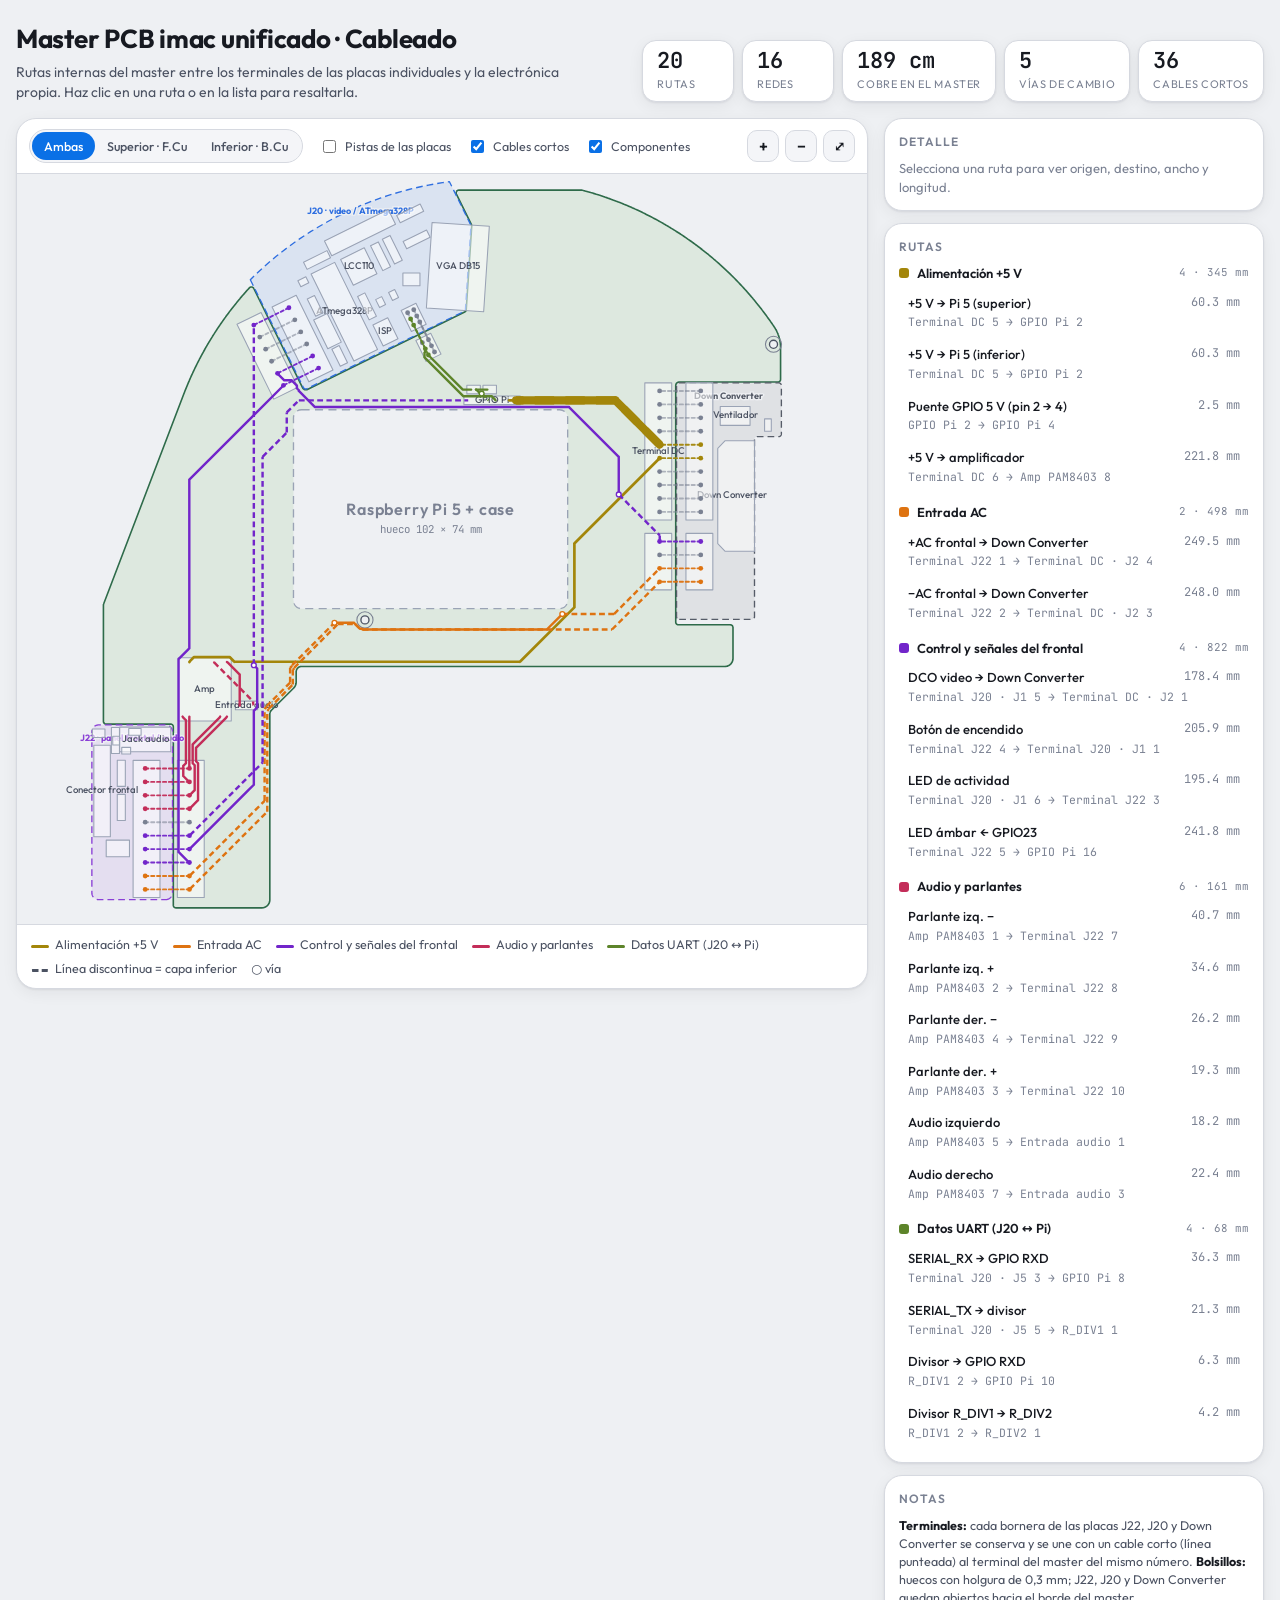
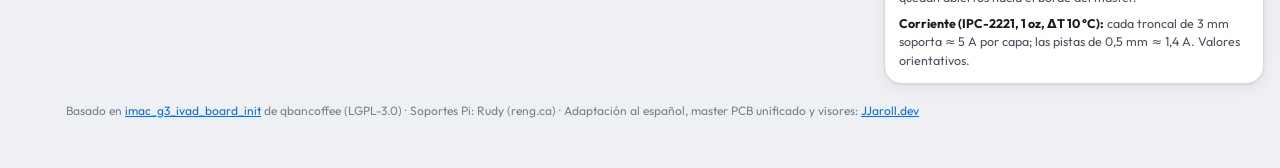
==== commit 9680c2d2: "iBOM en español de J20, J22, Down Converter y master; colores base por placa en los visores; generad" ====
--- a/visores/cableado_con_master.html
+++ b/visores/cableado_con_master.html
@@ -118,7 +118,7 @@
 <style>.credits{max-width:1180px;margin:0 auto;padding:18px max(16px,env(safe-area-inset-left,0px)) 28px;font-size:12px;line-height:1.5;color:var(--fg3)}.credits a{color:var(--accent)}</style>
 <footer class="credits">Basado en <a href="https://github.com/qbancoffee/imac_g3_ivad_board_init" target="_blank" rel="noopener">imac_g3_ivad_board_init</a> de qbancoffee (LGPL-3.0) · Soportes Pi: Rudy (reng.ca) · Adaptación al español, master PCB unificado y visores: <a href="https://jjaroll.dev" target="_blank" rel="noopener">JJaroll.dev</a></footer>
 <script>
-const D = {"outline":[[28.3,212.93],[28.3,212.95],[28.3,212.99],[28.3,213.02],[28.31,213.05],[28.31,213.09],[28.32,213.12],[28.32,213.15],[28.33,213.18],[28.34,213.21],[28.35,213.24],[28.36,213.28],[28.37,213.31],[28.38,213.34],[28.4,213.37],[28.41,213.4],[28.43,213.42],[28.44,213.45],[28.46,213.48],[28.48,213.51],[28.5,213.53],[28.52,213.56],[28.54,213.59],[28.56,213.61],[28.58,213.63],[28.6,213.66],[28.63,213.68],[28.65,213.7],[28.68,213.72],[28.7,213.74],[28.73,213.76],[28.76,213.78],[28.79,213.8],[28.81,213.81],[28.84,213.83],[28.87,213.84],[28.9,213.86],[28.93,213.87],[28.96,213.88],[28.99,213.89],[29.03,213.9],[29.06,213.91],[29.09,213.92],[29.12,213.92],[29.15,213.93],[29.19,213.93],[29.22,213.94],[29.25,213.94],[29.29,213.94],[29.31,213.94],[53.28,213.94],[53.31,213.94],[53.33,213.94],[53.39,213.94],[53.46,213.95],[53.52,213.97],[53.59,213.98],[53.65,214.0],[53.71,214.03],[53.77,214.06],[53.82,214.09],[53.88,214.13],[53.93,214.17],[53.98,214.21],[54.03,214.26],[54.07,214.31],[54.11,214.36],[54.14,214.41],[54.18,214.47],[54.21,214.53],[54.23,214.59],[54.25,214.65],[54.27,214.71],[54.28,214.78],[54.29,214.84],[54.29,214.91],[54.3,214.92],[54.3,214.96],[54.3,281.29],[54.3,281.31],[54.3,281.35],[54.3,281.38],[54.3,281.41],[54.31,281.45],[54.31,281.48],[54.32,281.51],[54.33,281.54],[54.33,281.57],[54.34,281.61],[54.35,281.64],[54.37,281.67],[54.38,281.7],[54.39,281.73],[54.41,281.76],[54.42,281.79],[54.44,281.81],[54.46,281.84],[54.47,281.87],[54.49,281.9],[54.51,281.92],[54.53,281.95],[54.56,281.97],[54.58,282.0],[54.6,282.02],[54.62,282.04],[54.65,282.06],[54.67,282.08],[54.7,282.1],[54.73,282.12],[54.75,282.14],[54.78,282.16],[54.81,282.17],[54.84,282.19],[54.87,282.2],[54.9,282.22],[54.93,282.23],[54.96,282.24],[54.99,282.25],[55.02,282.26],[55.05,282.27],[55.08,282.28],[55.12,282.28],[55.15,282.29],[55.18,282.29],[55.21,282.3],[55.25,282.3],[55.29,282.3],[55.3,282.3],[87.16,282.3],[87.17,282.3],[87.2,282.3],[87.2,282.3],[87.21,282.3],[87.22,282.3],[87.33,282.3],[87.34,282.3],[87.38,282.29],[87.39,282.29],[87.42,282.29],[87.43,282.29],[87.53,282.28],[87.54,282.28],[87.58,282.28],[87.59,282.27],[87.61,282.27],[87.62,282.27],[87.63,282.27],[87.64,282.27],[87.73,282.25],[87.74,282.25],[87.77,282.24],[87.78,282.24],[87.8,282.24],[87.81,282.24],[87.83,282.23],[87.84,282.23],[87.92,282.21],[87.93,282.21],[87.96,282.2],[87.97,282.2],[87.99,282.19],[88.0,282.19],[88.02,282.18],[88.03,282.18],[88.11,282.16],[88.12,282.15],[88.14,282.15],[88.15,282.14],[88.17,282.14],[88.18,282.13],[88.21,282.12],[88.21,282.12],[88.3,282.09],[88.31,282.09],[88.33,282.08],[88.33,282.08],[88.36,282.07],[88.37,282.06],[88.39,282.05],[88.4,282.05],[88.48,282.01],[88.49,282.01],[88.51,282.0],[88.51,282.0],[88.54,281.98],[88.55,281.98],[88.57,281.97],[88.57,281.97],[88.65,281.92],[88.66,281.92],[88.68,281.91],[88.69,281.9],[88.71,281.89],[88.72,281.89],[88.74,281.87],[88.74,281.87],[88.82,281.83],[88.82,281.82],[88.85,281.8],[88.86,281.8],[88.88,281.78],[88.9,281.77],[88.98,281.71],[88.99,281.71],[89.01,281.69],[89.02,281.68],[89.04,281.67],[89.04,281.67],[89.06,281.65],[89.07,281.65],[89.14,281.59],[89.14,281.58],[89.16,281.57],[89.17,281.56],[89.19,281.55],[89.19,281.54],[89.21,281.52],[89.22,281.52],[89.28,281.46],[89.29,281.45],[89.31,281.44],[89.31,281.43],[89.33,281.41],[89.34,281.41],[89.35,281.39],[89.36,281.38],[89.42,281.32],[89.42,281.31],[89.44,281.29],[89.45,281.29],[89.46,281.27],[89.47,281.26],[89.48,281.24],[89.49,281.24],[89.55,281.17],[89.55,281.16],[89.57,281.14],[89.57,281.14],[89.58,281.12],[89.59,281.11],[89.61,281.09],[89.61,281.08],[89.67,281.0],[89.68,280.99],[89.7,280.96],[89.7,280.95],[89.72,280.92],[89.73,280.92],[89.77,280.84],[89.77,280.84],[89.79,280.82],[89.79,280.81],[89.8,280.79],[89.81,280.78],[89.82,280.76],[89.82,280.75],[89.87,280.67],[89.87,280.67],[89.88,280.65],[89.88,280.64],[89.9,280.61],[89.9,280.61],[89.91,280.59],[89.91,280.58],[89.95,280.5],[89.95,280.49],[89.96,280.47],[89.97,280.46],[89.98,280.43],[89.98,280.43],[89.99,280.41],[89.99,280.4],[90.02,280.31],[90.02,280.31],[90.03,280.28],[90.04,280.27],[90.04,280.25],[90.05,280.24],[90.05,280.22],[90.06,280.21],[90.08,280.13],[90.08,280.12],[90.09,280.1],[90.09,280.09],[90.1,280.07],[90.1,280.06],[90.11,280.03],[90.11,280.02],[90.13,279.94],[90.13,279.93],[90.14,279.91],[90.14,279.9],[90.14,279.88],[90.14,279.87],[90.15,279.84],[90.15,279.83],[90.17,279.74],[90.17,279.73],[90.17,279.72],[90.17,279.71],[90.17,279.69],[90.18,279.68],[90.18,279.64],[90.18,279.63],[90.19,279.54],[90.19,279.52],[90.19,279.49],[90.19,279.48],[90.2,279.44],[90.2,279.43],[90.2,279.32],[90.2,279.32],[90.2,279.3],[90.2,279.3],[90.2,279.27],[90.2,279.26],[90.2,210.24],[90.2,210.21],[90.2,210.13],[90.21,210.06],[90.21,210.0],[90.22,209.94],[90.23,209.87],[90.25,209.8],[90.26,209.74],[90.28,209.68],[90.3,209.62],[90.32,209.56],[90.34,209.49],[90.37,209.43],[90.39,209.37],[90.42,209.32],[90.45,209.26],[90.49,209.2],[90.52,209.14],[90.56,209.09],[90.59,209.04],[90.63,208.99],[90.68,208.94],[90.72,208.89],[90.77,208.83],[90.8,208.8],[99.11,200.49],[99.12,200.48],[99.12,200.48],[99.14,200.46],[99.15,200.45],[99.22,200.37],[99.23,200.37],[99.24,200.35],[99.24,200.35],[99.26,200.33],[99.27,200.32],[99.28,200.3],[99.29,200.29],[99.35,200.22],[99.35,200.22],[99.37,200.2],[99.37,200.19],[99.39,200.17],[99.39,200.17],[99.41,200.15],[99.41,200.14],[99.46,200.07],[99.47,200.06],[99.48,200.04],[99.49,200.04],[99.5,200.01],[99.5,200.01],[99.52,199.98],[99.52,199.98],[99.57,199.9],[99.57,199.89],[99.59,199.87],[99.59,199.87],[99.6,199.85],[99.61,199.84],[99.62,199.82],[99.62,199.81],[99.67,199.73],[99.67,199.72],[99.68,199.7],[99.68,199.7],[99.7,199.67],[99.7,199.66],[99.71,199.64],[99.71,199.64],[99.75,199.55],[99.75,199.55],[99.76,199.52],[99.77,199.52],[99.77,199.5],[99.78,199.49],[99.79,199.46],[99.79,199.45],[99.82,199.37],[99.82,199.36],[99.83,199.34],[99.84,199.33],[99.84,199.31],[99.85,199.3],[99.85,199.28],[99.86,199.27],[99.88,199.18],[99.88,199.18],[99.89,199.15],[99.89,199.15],[99.9,199.12],[99.9,199.11],[99.91,199.09],[99.91,199.08],[99.93,199.0],[99.93,198.99],[99.94,198.96],[99.94,198.95],[99.94,198.93],[99.95,198.92],[99.95,198.9],[99.95,198.89],[99.97,198.8],[99.97,198.79],[99.97,198.77],[99.97,198.77],[99.97,198.74],[99.98,198.73],[99.98,198.7],[99.98,198.69],[99.99,198.6],[99.99,198.58],[99.99,198.55],[99.99,198.54],[100.0,198.5],[100.0,198.49],[100.0,198.38],[100.0,198.37],[100.0,198.36],[100.0,198.35],[100.0,198.33],[100.0,198.32],[100.0,194.52],[100.0,194.48],[100.0,194.4],[100.01,194.33],[100.01,194.27],[100.02,194.21],[100.03,194.14],[100.05,194.08],[100.06,194.01],[100.08,193.95],[100.1,193.89],[100.12,193.83],[100.14,193.76],[100.16,193.71],[100.19,193.65],[100.22,193.58],[100.25,193.53],[100.28,193.47],[100.32,193.42],[100.35,193.36],[100.39,193.31],[100.44,193.25],[100.47,193.21],[100.52,193.16],[100.57,193.11],[100.61,193.07],[100.66,193.02],[100.71,192.97],[100.75,192.94],[100.81,192.89],[100.86,192.85],[100.92,192.82],[100.97,192.78],[101.03,192.75],[101.08,192.72],[101.15,192.69],[101.21,192.66],[101.26,192.64],[101.33,192.62],[101.39,192.6],[101.45,192.58],[101.51,192.56],[101.58,192.55],[101.64,192.53],[101.71,192.52],[101.77,192.51],[101.83,192.51],[101.9,192.5],[101.98,192.5],[102.02,192.5],[259.46,192.5],[259.47,192.5],[259.5,192.5],[259.5,192.5],[259.51,192.5],[259.52,192.5],[259.63,192.5],[259.64,192.5],[259.68,192.49],[259.69,192.49],[259.72,192.49],[259.73,192.49],[259.83,192.48],[259.84,192.48],[259.88,192.48],[259.89,192.47],[259.91,192.47],[259.92,192.47],[259.93,192.47],[259.94,192.47],[260.03,192.45],[260.04,192.45],[260.07,192.44],[260.08,192.44],[260.1,192.44],[260.11,192.44],[260.13,192.43],[260.14,192.43],[260.22,192.41],[260.23,192.41],[260.26,192.4],[260.27,192.4],[260.29,192.39],[260.3,192.39],[260.32,192.38],[260.33,192.38],[260.41,192.36],[260.42,192.35],[260.44,192.35],[260.45,192.34],[260.47,192.34],[260.48,192.33],[260.51,192.32],[260.51,192.32],[260.6,192.29],[260.61,192.29],[260.63,192.28],[260.63,192.28],[260.66,192.27],[260.67,192.26],[260.69,192.25],[260.7,192.25],[260.78,192.21],[260.79,192.21],[260.81,192.2],[260.81,192.2],[260.84,192.18],[260.85,192.18],[260.87,192.17],[260.87,192.17],[260.95,192.12],[260.96,192.12],[260.98,192.11],[260.99,192.1],[261.01,192.09],[261.02,192.09],[261.04,192.07],[261.04,192.07],[261.12,192.03],[261.12,192.02],[261.15,192.0],[261.16,192.0],[261.18,191.98],[261.2,191.97],[261.28,191.91],[261.29,191.91],[261.31,191.89],[261.32,191.88],[261.34,191.87],[261.34,191.87],[261.36,191.85],[261.37,191.85],[261.44,191.79],[261.44,191.78],[261.46,191.77],[261.47,191.76],[261.49,191.75],[261.49,191.74],[261.51,191.72],[261.52,191.72],[261.58,191.66],[261.59,191.65],[261.61,191.64],[261.61,191.63],[261.63,191.61],[261.64,191.61],[261.65,191.59],[261.66,191.58],[261.72,191.52],[261.72,191.51],[261.74,191.49],[261.75,191.49],[261.76,191.47],[261.77,191.46],[261.78,191.44],[261.79,191.44],[261.85,191.37],[261.85,191.36],[261.87,191.34],[261.87,191.34],[261.88,191.32],[261.89,191.31],[261.91,191.29],[261.91,191.28],[261.97,191.2],[261.98,191.19],[262.0,191.16],[262.0,191.15],[262.02,191.12],[262.03,191.12],[262.07,191.04],[262.07,191.04],[262.09,191.02],[262.09,191.01],[262.1,190.99],[262.11,190.98],[262.12,190.96],[262.12,190.95],[262.17,190.87],[262.17,190.87],[262.18,190.85],[262.18,190.84],[262.2,190.81],[262.2,190.81],[262.21,190.79],[262.21,190.78],[262.25,190.7],[262.25,190.69],[262.26,190.67],[262.27,190.66],[262.28,190.63],[262.28,190.63],[262.29,190.61],[262.29,190.6],[262.32,190.51],[262.32,190.51],[262.33,190.48],[262.34,190.47],[262.34,190.45],[262.35,190.44],[262.35,190.42],[262.36,190.41],[262.38,190.33],[262.38,190.32],[262.39,190.3],[262.39,190.29],[262.4,190.27],[262.4,190.26],[262.41,190.23],[262.41,190.22],[262.43,190.14],[262.43,190.13],[262.44,190.11],[262.44,190.1],[262.44,190.08],[262.44,190.07],[262.45,190.04],[262.45,190.03],[262.47,189.94],[262.47,189.93],[262.47,189.92],[262.47,189.91],[262.47,189.89],[262.48,189.88],[262.48,189.84],[262.48,189.83],[262.49,189.74],[262.49,189.72],[262.49,189.69],[262.49,189.68],[262.5,189.64],[262.5,189.63],[262.5,189.52],[262.5,189.52],[262.5,189.5],[262.5,189.5],[262.5,189.47],[262.5,189.46],[262.5,178.01],[262.5,177.99],[262.5,177.95],[262.5,177.92],[262.49,177.89],[262.49,177.85],[262.48,177.82],[262.48,177.79],[262.47,177.76],[262.46,177.73],[262.45,177.69],[262.44,177.66],[262.43,177.63],[262.42,177.6],[262.4,177.57],[262.39,177.54],[262.37,177.51],[262.36,177.49],[262.34,177.46],[262.32,177.43],[262.3,177.4],[262.28,177.38],[262.26,177.35],[262.24,177.33],[262.22,177.3],[262.2,177.28],[262.17,177.26],[262.15,177.24],[262.12,177.22],[262.1,177.2],[262.07,177.18],[262.04,177.16],[262.01,177.14],[261.99,177.13],[261.96,177.11],[261.93,177.1],[261.9,177.08],[261.87,177.07],[261.84,177.06],[261.81,177.05],[261.77,177.04],[261.74,177.03],[261.71,177.02],[261.68,177.02],[261.65,177.01],[261.61,177.01],[261.58,177.0],[261.55,177.0],[261.51,177.0],[261.49,177.0],[242.22,177.0],[242.18,177.0],[242.17,177.0],[242.1,176.99],[242.04,176.99],[241.97,176.97],[241.91,176.96],[241.85,176.94],[241.79,176.91],[241.73,176.88],[241.67,176.85],[241.62,176.81],[241.57,176.77],[241.52,176.73],[241.47,176.68],[241.43,176.63],[241.39,176.58],[241.35,176.53],[241.32,176.47],[241.29,176.41],[241.26,176.35],[241.24,176.29],[241.23,176.23],[241.21,176.16],[241.21,176.1],[241.2,176.03],[241.2,176.02],[241.2,175.98],[241.2,100.0],[241.2,88.02],[241.2,88.01],[241.2,88.01],[241.2,88.0],[241.2,87.99],[241.2,87.99],[241.2,87.98],[241.2,87.97],[241.2,87.95],[241.2,87.94],[241.2,87.94],[241.2,87.91],[241.21,87.89],[241.21,87.84],[241.21,87.83],[241.22,87.78],[241.22,87.77],[241.23,87.72],[241.23,87.7],[241.25,87.66],[241.25,87.64],[241.27,87.6],[241.27,87.58],[241.29,87.54],[241.29,87.52],[241.31,87.48],[241.32,87.46],[241.34,87.42],[241.34,87.41],[241.37,87.36],[241.38,87.35],[241.4,87.31],[241.41,87.3],[241.44,87.25],[241.44,87.24],[241.47,87.2],[241.48,87.19],[241.51,87.15],[241.52,87.14],[241.56,87.11],[241.57,87.1],[241.6,87.06],[241.61,87.05],[241.65,87.02],[241.66,87.01],[241.7,86.98],[241.71,86.97],[241.75,86.94],[241.76,86.93],[241.8,86.9],[241.81,86.9],[241.86,86.87],[241.87,86.86],[241.91,86.84],[241.93,86.83],[241.97,86.81],[241.98,86.81],[242.03,86.79],[242.04,86.78],[242.09,86.77],[242.1,86.76],[242.15,86.75],[242.16,86.74],[242.21,86.73],[242.23,86.73],[242.27,86.72],[242.29,86.72],[242.34,86.71],[242.35,86.71],[242.4,86.7],[242.42,86.7],[242.45,86.7],[242.47,86.7],[242.49,86.7],[242.5,86.7],[242.51,86.7],[242.51,86.7],[242.52,86.7],[279.19,86.7],[279.21,86.7],[279.25,86.7],[279.28,86.7],[279.31,86.69],[279.35,86.69],[279.38,86.68],[279.41,86.68],[279.44,86.67],[279.47,86.66],[279.51,86.65],[279.54,86.64],[279.57,86.63],[279.6,86.62],[279.63,86.6],[279.66,86.59],[279.69,86.57],[279.71,86.56],[279.74,86.54],[279.77,86.52],[279.8,86.5],[279.82,86.48],[279.85,86.46],[279.87,86.44],[279.9,86.42],[279.92,86.4],[279.94,86.37],[279.96,86.35],[279.98,86.32],[280.0,86.3],[280.02,86.27],[280.04,86.24],[280.06,86.21],[280.07,86.19],[280.09,86.16],[280.1,86.13],[280.12,86.1],[280.13,86.07],[280.14,86.04],[280.15,86.01],[280.16,85.97],[280.17,85.94],[280.18,85.91],[280.18,85.88],[280.19,85.85],[280.19,85.81],[280.2,85.78],[280.2,85.75],[280.2,85.71],[280.2,85.69],[280.2,73.86],[280.2,73.86],[280.2,73.84],[280.2,73.83],[280.2,73.81],[280.2,73.8],[280.2,73.72],[280.2,73.72],[280.2,73.7],[280.2,73.68],[280.2,73.67],[280.2,73.61],[280.2,73.59],[280.2,73.59],[280.2,73.59],[280.19,73.55],[280.19,73.55],[280.19,73.48],[280.19,73.47],[280.19,73.45],[280.19,73.35],[280.19,73.35],[280.19,73.33],[280.19,73.32],[280.18,73.23],[280.18,73.22],[280.18,73.21],[280.18,73.19],[280.18,73.18],[280.17,73.11],[280.17,73.1],[280.17,73.06],[280.17,73.05],[280.17,72.98],[280.16,72.95],[280.16,72.95],[280.16,72.86],[280.16,72.83],[280.15,72.75],[280.15,72.74],[280.15,72.72],[280.14,72.7],[280.14,72.69],[280.14,72.61],[280.13,72.6],[280.13,72.6],[280.13,72.57],[280.13,72.56],[280.12,72.49],[280.12,72.48],[280.12,72.46],[280.12,72.46],[280.11,72.36],[280.11,72.33],[280.11,72.33],[280.1,72.24],[280.09,72.22],[280.09,72.2],[280.08,72.12],[280.08,72.11],[280.08,72.1],[280.07,72.08],[280.07,72.07],[280.06,72.01],[280.06,71.99],[280.06,71.98],[280.06,71.95],[280.05,71.94],[280.05,71.89],[280.04,71.87],[280.04,71.85],[280.04,71.83],[280.04,71.82],[280.03,71.76],[280.03,71.76],[280.02,71.73],[280.02,71.72],[280.02,71.7],[280.01,71.64],[280.01,71.64],[280.0,71.61],[280.0,71.61],[280.0,71.6],[280.0,71.59],[279.99,71.51],[279.98,71.5],[279.98,71.46],[279.98,71.45],[279.96,71.38],[279.96,71.38],[279.96,71.36],[279.94,71.26],[279.93,71.24],[279.92,71.16],[279.92,71.15],[279.91,71.13],[279.91,71.13],[279.91,71.11],[279.91,71.09],[279.89,71.02],[279.89,71.01],[279.89,71.01],[279.89,71.0],[279.88,70.98],[279.88,70.97],[279.86,70.9],[279.86,70.89],[279.86,70.87],[279.84,70.78],[279.84,70.77],[279.83,70.75],[279.81,70.67],[279.81,70.67],[279.81,70.65],[279.8,70.64],[279.8,70.63],[279.8,70.61],[279.78,70.55],[279.78,70.54],[279.77,70.52],[279.77,70.52],[279.77,70.52],[279.77,70.5],[279.75,70.42],[279.74,70.41],[279.74,70.39],[279.74,70.39],[279.72,70.3],[279.71,70.29],[279.71,70.27],[279.71,70.27],[279.68,70.18],[279.68,70.17],[279.68,70.15],[279.67,70.15],[279.65,70.07],[279.65,70.06],[279.65,70.05],[279.64,70.04],[279.64,70.04],[279.64,70.03],[279.62,69.95],[279.62,69.95],[279.61,69.93],[279.61,69.91],[279.6,69.9],[279.58,69.83],[279.58,69.82],[279.57,69.81],[279.57,69.8],[279.57,69.8],[279.57,69.79],[279.55,69.72],[279.55,69.72],[279.54,69.7],[279.54,69.69],[279.53,69.67],[279.53,69.66],[279.5,69.58],[279.5,69.58],[279.5,69.57],[279.49,69.55],[279.47,69.47],[279.46,69.46],[279.46,69.45],[279.45,69.43],[279.45,69.42],[279.42,69.35],[279.42,69.34],[279.42,69.33],[279.41,69.32],[279.38,69.24],[279.38,69.23],[279.37,69.21],[279.35,69.13],[279.34,69.13],[279.33,69.1],[279.33,69.09],[279.32,69.08],[279.3,69.01],[279.29,69.0],[279.29,68.99],[279.28,68.96],[279.28,68.96],[279.25,68.89],[279.25,68.88],[279.24,68.86],[279.24,68.86],[279.21,68.77],[279.2,68.76],[279.2,68.75],[279.19,68.74],[279.16,68.66],[279.16,68.65],[279.15,68.63],[279.15,68.62],[279.12,68.55],[279.11,68.54],[279.11,68.53],[279.1,68.5],[279.1,68.5],[279.07,68.43],[279.06,68.42],[279.05,68.4],[279.02,68.32],[279.01,68.31],[279.01,68.3],[279.0,68.28],[279.0,68.27],[278.97,68.2],[278.96,68.19],[278.95,68.17],[278.91,68.09],[278.91,68.08],[278.9,68.07],[278.86,67.98],[278.86,67.97],[278.85,67.96],[278.85,67.94],[278.81,67.87],[278.8,67.85],[278.8,67.84],[278.8,67.84],[278.76,67.76],[278.75,67.75],[278.75,67.74],[278.73,67.71],[278.73,67.7],[278.7,67.64],[278.7,67.64],[278.69,67.62],[278.68,67.61],[278.64,67.53],[278.64,67.53],[278.64,67.52],[278.63,67.51],[278.62,67.49],[278.62,67.49],[278.59,67.42],[278.58,67.42],[278.57,67.4],[278.57,67.39],[278.53,67.32],[278.53,67.31],[278.52,67.3],[278.5,67.27],[278.5,67.26],[278.47,67.21],[278.46,67.2],[278.46,67.18],[278.45,67.18],[278.41,67.1],[278.4,67.09],[278.39,67.07],[278.35,66.98],[278.34,66.97],[278.33,66.96],[278.29,66.89],[278.28,66.87],[278.27,66.86],[278.27,66.85],[278.23,66.79],[278.23,66.78],[278.22,66.77],[278.21,66.76],[278.21,66.75],[278.2,66.73],[278.17,66.68],[278.16,66.67],[278.15,66.65],[278.15,66.65],[278.14,66.64],[278.14,66.63],[278.09,66.56],[278.09,66.56],[278.08,66.55],[278.07,66.53],[278.03,66.46],[278.01,66.44],[278.01,66.43],[277.97,66.36],[277.96,66.35],[277.94,66.32],[277.93,66.31],[277.9,66.26],[277.89,66.24],[277.88,66.23],[277.87,66.22],[277.83,66.15],[277.82,66.14],[277.81,66.12],[277.81,66.12],[277.22,65.25],[277.21,65.25],[277.2,65.23],[277.2,65.22],[277.2,65.22],[277.19,65.21],[276.59,64.35],[276.58,64.34],[276.57,64.32],[276.57,64.32],[275.96,63.46],[275.95,63.45],[275.95,63.44],[275.94,63.42],[275.93,63.41],[275.32,62.57],[275.3,62.54],[274.68,61.69],[274.67,61.68],[274.67,61.67],[274.65,61.65],[274.65,61.65],[274.02,60.81],[274.02,60.8],[274.0,60.78],[274.0,60.78],[273.36,59.94],[273.35,59.92],[273.34,59.91],[272.7,59.08],[272.69,59.07],[272.68,59.06],[272.67,59.04],[272.02,58.22],[272.01,58.21],[272.01,58.2],[271.99,58.18],[271.99,58.18],[271.33,57.36],[271.32,57.34],[270.65,56.52],[270.65,56.52],[270.64,56.51],[270.63,56.5],[270.63,56.5],[270.62,56.49],[269.95,55.68],[269.94,55.67],[269.93,55.65],[269.93,55.65],[269.24,54.84],[269.22,54.82],[268.54,54.03],[268.54,54.03],[268.52,54.01],[268.52,54.0],[268.51,53.99],[268.49,53.98],[267.81,53.2],[267.8,53.19],[267.8,53.18],[267.78,53.16],[267.78,53.16],[267.09,52.38],[267.08,52.38],[267.05,52.35],[267.05,52.34],[266.35,51.58],[266.35,51.57],[266.34,51.56],[266.33,51.56],[266.33,51.55],[266.32,51.54],[265.61,50.77],[265.6,50.76],[265.59,50.75],[265.58,50.74],[265.57,50.73],[264.86,49.97],[264.84,49.95],[264.11,49.19],[264.1,49.18],[264.09,49.17],[264.09,49.17],[264.09,49.17],[264.08,49.16],[263.34,48.4],[263.33,48.39],[263.32,48.38],[263.32,48.38],[262.57,47.63],[262.57,47.62],[262.56,47.62],[262.56,47.62],[262.56,47.61],[262.54,47.59],[262.53,47.59],[261.79,46.86],[261.79,46.85],[261.78,46.84],[261.77,46.83],[261.02,46.1],[261.0,46.09],[260.99,46.07],[260.99,46.07],[260.22,45.34],[260.2,45.32],[259.42,44.59],[259.42,44.59],[259.41,44.57],[259.4,44.57],[258.63,43.85],[258.62,43.84],[258.61,43.84],[258.59,43.82],[258.59,43.82],[257.81,43.11],[257.81,43.11],[257.79,43.09],[257.01,42.39],[257.0,42.39],[256.99,42.38],[256.98,42.37],[256.98,42.37],[256.97,42.36],[256.18,41.67],[256.17,41.66],[256.16,41.65],[256.15,41.65],[255.35,40.96],[255.34,40.95],[255.33,40.94],[255.32,40.93],[255.31,40.92],[254.51,40.25],[254.51,40.24],[254.5,40.23],[254.49,40.23],[253.68,39.55],[253.67,39.55],[253.66,39.54],[253.65,39.52],[253.64,39.52],[252.84,38.87],[252.84,38.86],[252.82,38.85],[252.82,38.85],[252.81,38.84],[252.79,38.83],[251.97,38.17],[251.96,38.16],[251.95,38.16],[251.12,37.5],[251.11,37.49],[251.1,37.48],[251.09,37.48],[250.26,36.83],[250.25,36.83],[250.23,36.81],[249.39,36.18],[249.39,36.17],[249.37,36.16],[249.37,36.16],[249.37,36.16],[249.36,36.15],[248.51,35.52],[248.5,35.51],[248.49,35.51],[248.48,35.5],[248.47,35.49],[247.63,34.88],[247.62,34.87],[247.61,34.86],[247.59,34.85],[247.59,34.84],[246.74,34.23],[246.72,34.22],[245.85,33.61],[245.84,33.6],[245.83,33.59],[245.82,33.59],[244.95,32.99],[244.92,32.97],[244.05,32.37],[244.04,32.37],[244.01,32.35],[244.0,32.34],[243.15,31.77],[243.13,31.76],[243.12,31.75],[243.1,31.74],[243.09,31.73],[242.22,31.17],[242.21,31.16],[242.2,31.15],[242.2,31.15],[241.3,30.58],[241.28,30.56],[240.38,29.99],[240.37,29.99],[240.36,29.98],[240.35,29.98],[239.45,29.42],[239.44,29.42],[239.43,29.41],[239.41,29.4],[239.41,29.4],[238.53,28.86],[238.52,28.86],[238.5,28.85],[238.49,28.84],[238.48,28.83],[237.58,28.3],[237.57,28.3],[237.56,28.29],[237.53,28.27],[237.53,28.27],[236.63,27.75],[236.62,27.75],[236.61,27.74],[236.6,27.73],[235.68,27.21],[235.66,27.2],[234.73,26.68],[234.72,26.67],[234.71,26.67],[234.7,26.66],[233.77,26.15],[233.76,26.15],[233.75,26.14],[233.73,26.13],[233.73,26.13],[232.81,25.64],[232.8,25.63],[232.78,25.62],[232.78,25.62],[231.83,25.13],[231.81,25.12],[231.81,25.11],[230.87,24.63],[230.86,24.63],[230.85,24.62],[230.83,24.61],[229.9,24.15],[229.9,24.14],[229.88,24.14],[229.87,24.13],[229.86,24.13],[229.85,24.12],[228.91,23.66],[228.9,23.66],[228.88,23.65],[228.88,23.65],[227.93,23.19],[227.91,23.18],[227.9,23.18],[227.9,23.17],[226.94,22.72],[226.93,22.72],[226.91,22.71],[225.94,22.27],[225.92,22.26],[225.91,22.25],[224.95,21.82],[224.94,21.82],[224.93,21.81],[224.91,21.8],[223.95,21.38],[223.94,21.38],[223.93,21.38],[223.91,21.36],[223.9,21.36],[222.95,20.96],[222.94,20.95],[222.9,20.93],[222.89,20.93],[221.93,20.53],[221.91,20.52],[221.9,20.52],[220.92,20.12],[220.92,20.12],[220.9,20.11],[220.89,20.11],[219.92,19.72],[219.91,19.72],[219.89,19.71],[219.88,19.71],[219.86,19.7],[218.89,19.33],[218.89,19.33],[218.87,19.32],[218.87,19.32],[218.87,19.32],[218.85,19.31],[217.86,18.94],[217.84,18.93],[217.83,18.93],[216.84,18.56],[216.81,18.55],[215.81,18.2],[215.8,18.19],[215.79,18.19],[215.77,18.18],[215.76,18.18],[214.78,17.84],[214.78,17.84],[214.76,17.83],[214.76,17.83],[214.76,17.83],[214.74,17.83],[213.75,17.49],[213.73,17.49],[213.72,17.48],[213.71,17.48],[212.7,17.15],[212.7,17.15],[212.68,17.14],[211.66,16.82],[211.66,16.82],[211.64,16.81],[211.63,16.81],[210.62,16.5],[210.61,16.5],[210.6,16.49],[210.58,16.49],[209.58,16.19],[209.56,16.18],[209.55,16.18],[209.54,16.18],[208.53,15.89],[208.52,15.88],[208.5,15.88],[208.48,15.87],[208.47,15.87],[207.47,15.59],[207.46,15.59],[207.44,15.58],[206.8,15.41],[206.79,15.41],[206.77,15.4],[206.76,15.4],[206.64,15.37],[206.63,15.37],[206.6,15.36],[206.59,15.36],[206.57,15.36],[206.56,15.36],[206.54,15.35],[206.53,15.35],[206.45,15.34],[206.44,15.33],[206.4,15.33],[206.39,15.33],[206.37,15.32],[206.36,15.32],[206.35,15.32],[206.34,15.32],[206.24,15.31],[206.23,15.31],[206.22,15.31],[206.21,15.31],[206.19,15.31],[206.18,15.31],[206.14,15.3],[206.13,15.3],[206.02,15.3],[206.01,15.3],[206.0,15.3],[205.99,15.3],[205.97,15.3],[205.96,15.3],[160.51,15.3],[160.5,15.3],[160.46,15.3],[160.42,15.3],[160.39,15.31],[160.36,15.31],[160.33,15.32],[160.29,15.32],[160.26,15.33],[160.23,15.34],[160.2,15.35],[160.17,15.36],[160.14,15.37],[160.11,15.38],[160.08,15.4],[160.05,15.41],[160.02,15.43],[159.99,15.44],[159.96,15.46],[159.94,15.48],[159.91,15.5],[159.88,15.52],[159.86,15.54],[159.83,15.56],[159.81,15.58],[159.79,15.6],[159.76,15.63],[159.74,15.65],[159.72,15.68],[159.7,15.7],[159.68,15.73],[159.67,15.76],[159.65,15.79],[159.63,15.81],[159.62,15.84],[159.6,15.87],[159.59,15.9],[159.58,15.93],[159.56,15.96],[159.55,15.99],[159.54,16.02],[159.54,16.06],[159.53,16.09],[159.52,16.12],[159.52,16.15],[159.51,16.19],[159.51,16.22],[159.51,16.25],[159.51,16.28],[159.51,16.32],[159.51,16.35],[159.51,16.38],[159.51,16.41],[159.52,16.45],[159.52,16.48],[159.53,16.51],[159.54,16.54],[159.54,16.57],[159.55,16.61],[159.56,16.64],[159.57,16.67],[159.59,16.7],[159.6,16.73],[159.61,16.75],[165.21,28.12],[165.22,28.15],[165.23,28.16],[165.25,28.22],[165.27,28.29],[165.29,28.35],[165.3,28.41],[165.31,28.48],[165.32,28.54],[165.32,28.61],[165.31,28.63],[165.31,28.66],[163.26,59.79],[163.26,59.82],[163.26,59.84],[163.25,59.9],[163.24,59.97],[163.22,60.03],[163.2,60.09],[163.17,60.15],[163.14,60.21],[163.11,60.27],[163.07,60.32],[163.03,60.37],[162.99,60.42],[162.94,60.47],[162.9,60.51],[162.84,60.55],[162.79,60.59],[162.73,60.62],[162.72,60.63],[162.69,60.64],[104.17,89.44],[104.16,89.44],[104.15,89.45],[104.14,89.45],[104.13,89.46],[104.11,89.47],[104.09,89.47],[104.04,89.49],[104.03,89.5],[103.98,89.51],[103.97,89.52],[103.92,89.53],[103.91,89.53],[103.86,89.55],[103.85,89.55],[103.8,89.56],[103.78,89.56],[103.74,89.57],[103.72,89.57],[103.67,89.57],[103.66,89.57],[103.61,89.58],[103.59,89.58],[103.54,89.58],[103.53,89.57],[103.48,89.57],[103.47,89.57],[103.42,89.57],[103.4,89.56],[103.35,89.56],[103.34,89.55],[103.29,89.54],[103.28,89.54],[103.23,89.53],[103.22,89.52],[103.17,89.51],[103.16,89.5],[103.11,89.49],[103.1,89.48],[103.05,89.46],[103.04,89.46],[102.99,89.43],[102.98,89.43],[102.94,89.4],[102.92,89.4],[102.88,89.37],[102.87,89.36],[102.83,89.33],[102.82,89.33],[102.78,89.3],[102.77,89.29],[102.73,89.26],[102.72,89.25],[102.68,89.21],[102.67,89.2],[102.64,89.17],[102.63,89.16],[102.6,89.12],[102.59,89.11],[102.56,89.07],[102.55,89.06],[102.52,89.02],[102.51,89.01],[102.48,88.96],[102.47,88.95],[102.45,88.91],[102.44,88.89],[102.43,88.87],[102.43,88.87],[102.42,88.86],[102.42,88.85],[102.41,88.84],[84.23,51.89],[84.22,51.88],[84.21,51.84],[84.19,51.81],[84.17,51.78],[84.15,51.76],[84.14,51.73],[84.12,51.71],[84.1,51.68],[84.07,51.66],[84.05,51.63],[84.03,51.61],[84.01,51.59],[83.98,51.57],[83.96,51.54],[83.93,51.52],[83.9,51.51],[83.88,51.49],[83.85,51.47],[83.82,51.45],[83.79,51.44],[83.76,51.42],[83.73,51.41],[83.7,51.4],[83.67,51.39],[83.64,51.38],[83.61,51.37],[83.58,51.36],[83.55,51.35],[83.52,51.34],[83.49,51.34],[83.45,51.33],[83.42,51.33],[83.39,51.33],[83.36,51.33],[83.32,51.32],[83.29,51.33],[83.26,51.33],[83.23,51.33],[83.2,51.33],[83.16,51.34],[83.13,51.34],[83.1,51.35],[83.07,51.36],[83.04,51.37],[83.01,51.38],[82.98,51.39],[82.95,51.4],[82.92,51.42],[82.89,51.43],[82.86,51.44],[82.83,51.46],[82.8,51.48],[82.77,51.49],[82.75,51.51],[82.72,51.53],[82.7,51.55],[82.67,51.57],[82.65,51.59],[82.62,51.62],[82.6,51.65],[82.59,51.66],[81.97,52.34],[81.96,52.35],[81.95,52.36],[81.94,52.37],[81.93,52.38],[81.24,53.16],[81.23,53.16],[81.22,53.17],[81.21,53.18],[80.52,53.98],[80.51,53.98],[80.5,53.99],[80.49,54.01],[79.8,54.8],[79.78,54.83],[79.1,55.64],[79.09,55.64],[79.08,55.66],[79.08,55.67],[78.4,56.48],[78.39,56.48],[78.39,56.49],[78.37,56.51],[78.37,56.51],[77.71,57.32],[77.7,57.33],[77.69,57.35],[77.69,57.35],[77.02,58.18],[77.01,58.2],[77.0,58.2],[76.35,59.03],[76.34,59.04],[76.34,59.05],[76.33,59.06],[75.68,59.89],[75.68,59.9],[75.67,59.91],[75.66,59.93],[75.65,59.94],[75.02,60.77],[75.02,60.77],[75.0,60.79],[75.0,60.8],[74.37,61.64],[74.36,61.65],[74.35,61.66],[74.34,61.67],[73.72,62.52],[73.71,62.53],[73.7,62.55],[73.7,62.55],[73.08,63.41],[73.07,63.43],[72.46,64.3],[72.45,64.31],[72.44,64.33],[72.43,64.33],[71.83,65.2],[71.83,65.21],[71.81,65.23],[71.21,66.11],[71.21,66.11],[71.2,66.13],[71.2,66.13],[70.61,67.01],[70.61,67.01],[70.6,67.02],[70.6,67.03],[70.6,67.03],[70.59,67.04],[70.01,67.92],[70.01,67.94],[70.0,67.95],[69.99,67.95],[69.42,68.85],[69.41,68.87],[68.84,69.77],[68.84,69.77],[68.83,69.79],[68.82,69.8],[68.27,70.7],[68.25,70.73],[67.7,71.63],[67.7,71.64],[67.69,71.64],[67.69,71.64],[67.69,71.65],[67.68,71.67],[67.67,71.68],[67.14,72.57],[67.14,72.57],[67.13,72.58],[67.13,72.59],[67.13,72.59],[67.12,72.6],[66.59,73.51],[66.59,73.53],[66.58,73.54],[66.57,73.54],[66.05,74.47],[66.04,74.49],[65.52,75.42],[65.51,75.42],[65.51,75.44],[65.5,75.45],[65.0,76.37],[64.99,76.39],[64.98,76.4],[64.98,76.41],[64.48,77.33],[64.48,77.34],[64.47,77.35],[64.46,77.37],[64.46,77.38],[63.97,78.3],[63.97,78.31],[63.96,78.32],[63.95,78.35],[63.94,78.36],[63.47,79.28],[63.47,79.29],[63.46,79.31],[63.46,79.31],[62.98,80.26],[62.97,80.28],[62.96,80.29],[62.5,81.23],[62.49,81.24],[62.48,81.26],[62.48,81.26],[62.03,82.21],[62.02,82.23],[62.01,82.24],[62.01,82.25],[61.56,83.21],[61.56,83.22],[61.55,83.24],[61.1,84.2],[61.09,84.22],[61.09,84.23],[60.66,85.2],[60.65,85.2],[60.65,85.22],[60.64,85.23],[60.22,86.19],[60.22,86.21],[60.21,86.21],[60.2,86.24],[60.2,86.24],[59.79,87.2],[59.78,87.21],[59.78,87.23],[59.37,88.22],[59.36,88.23],[59.35,88.24],[58.96,89.22],[58.94,89.25],[58.55,90.23],[58.55,90.24],[58.55,90.25],[58.54,90.28],[58.53,90.28],[58.16,91.26],[28.37,169.29],[28.36,169.31],[28.35,169.34],[28.34,169.37],[28.33,169.4],[28.33,169.43],[28.32,169.46],[28.31,169.49],[28.31,169.52],[28.31,169.55],[28.3,169.58],[28.3,169.61],[28.3,169.65],[28.3,169.66]],"pockets":[],"cut":{"cx":150.0,"cy":134.0,"w":102.0,"h":74.0,"r":3.0},"case":{"w":98.0,"h":70.0},"pi":{"cx":150.0,"cy":134.0,"w":85.0,"h":56.0},"screws":[{"ref":"H_BASE_A","x":277.57,"y":72.64,"d":3.0},{"ref":"H_BASE_B","x":125.59,"y":175.17,"d":3.0}],"nets":["","/+AC","/-AC","/LPIACT:L1_LP","/POWER_BUTTON","/PI_GPIO23_AMBER","GND","/-LEFT_SPEAKER","/+LEFT_SPEAKER","/-RIGHT_SPEAKER","/+RIGHT_SPEAKER","/LINE_SENSE","/-10V","/PROT","/DCO","/COMPUTER_SDA","/COMPUTER_SCL","/SERIAL_RX","/PB0","/SERIAL_TX","/PB1","/+12V","/+5V","/+3.3V","/+8V_STANDBY_+12V_ON","/+15V_STANDBY_+24V_ON","/PT","/AUDIO_L","/AUDIO_R","/PI_RXD","/+AMBER_LED","/MICROPHONE_POWER","Net-(J22_C1-Pad1)","/+GREEN_LED","/HEADPHONE_2_RIGHT","/HEADPHONE_2_LEFT","/HEADPHONE_2_SENSE","/HEADPHONE_1_SENSE","/HEADPHONE_1_RIGHT","/HEADPHONE_1_LEFT","Net-(J22_C1-Pad2)","Net-(J22_JP1-Pad1)","/+MICROPHONE","Net-(J22_J1-Pad12)","Net-(J22_J1-Pad21)","Net-(J22_J1-Pad22)","/~{RESET}","Net-(J20_U1-Pad4)","/IVAD_SDA","Net-(J20_D1-Pad1)","Net-(J20_C1-Pad2)","Net-(J20_C2-Pad1)","/IVAD_SCL","Net-(J20_U1-Pad12)","Net-(J20_U1-Pad13)","Net-(J20_JP3-Pad1)","/MOSI","/MISO","/SCK","Net-(J20_U1-Pad21)","Net-(J20_U1-Pad23)","Net-(J20_U1-Pad24)","Net-(J20_U1-Pad25)","Net-(J20_U1-Pad26)","Net-(J20_R4-Pad2)","Net-(J20_U2-Pad1)","Net-(J20_U2-Pad4)","/5V_TRICKLE","Net-(J20_J4-Pad12)","Net-(J20_J4-Pad15)","/COMPUTER_5V","/RED","/GREEN","/BLUE","Net-(J20_J4-Pad4)","Net-(J20_J4-Pad11)","/H_SYNC","/V_SYNC","Net-(DC_JP1-Pad2)","/TACHO","/PWM"],"segs":[[0,60.28,211.16,60.25,211.5,0.8,10,1],[0,60.25,211.5,60.25,230.25,0.8,10,1],[0,60.25,230.25,60.3,230.43,0.8,10,1],[0,57.74,211.16,58.0,211.5,0.8,9,1],[0,58.0,211.5,59.0,212.5,0.8,9,1],[0,59.0,212.5,59.0,228.5,0.8,9,1],[0,59.0,228.5,58.0,229.5,0.8,9,1],[0,58.0,229.5,58.0,233.25,0.8,9,1],[0,58.0,233.25,60.0,235.25,0.8,9,1],[0,60.0,235.25,60.3,235.43,0.8,9,1],[0,71.72,211.16,71.5,211.5,0.8,8,1],[0,71.5,211.5,61.5,221.5,0.8,8,1],[0,61.5,221.5,61.5,228.5,0.8,8,1],[0,61.5,228.5,62.25,229.25,0.8,8,1],[0,62.25,229.25,62.25,238.5,0.8,8,1],[0,62.25,238.5,60.5,240.25,0.8,8,1],[0,60.5,240.25,60.3,240.43,0.8,8,1],[0,74.25,211.16,74.0,211.5,0.8,7,1],[0,74.0,211.5,62.75,222.75,0.8,7,1],[0,62.75,222.75,62.75,227.75,0.8,7,1],[0,62.75,227.75,63.5,228.5,0.8,7,1],[0,63.5,228.5,63.5,242.25,0.8,7,1],[0,63.5,242.25,60.5,245.25,0.8,7,1],[0,60.5,245.25,60.3,245.43,0.8,7,1],[0,74.25,190.84,74.5,191.0,0.4,27,1],[0,74.5,191.0,79.0,195.5,0.4,27,1],[0,79.0,195.5,79.0,207.0,0.4,27,1],[1,69.17,190.84,69.5,191.0,0.4,28,1],[1,69.5,191.0,84.0,205.5,0.4,28,1],[1,84.0,205.5,84.0,206.75,0.4,28,1],[1,84.0,206.75,84.08,207.0,0.4,28,1],[0,235.2,110.0,235.0,109.75,3.0,22,1],[0,235.0,109.75,218.75,93.5,3.0,22,1],[0,218.75,93.5,181.78,93.5,3.0,22,1],[1,235.2,110.0,235.0,109.75,3.0,22,1],[1,235.0,109.75,218.75,93.5,3.0,22,1],[1,218.75,93.5,181.78,93.5,3.0,22,1],[0,181.78,93.5,179.24,93.5,1.0,22,1],[0,235.2,115.0,235.0,115.25,1.0,22,1],[0,235,115.25,203.5,146.75,1.0,22,1],[0,203.5,146.75,203.5,170.5,1.0,22,1],[0,203.5,170.5,183.25,190.75,1.0,22,1],[0,183.25,190.75,77.0,190.75,1.0,22,1],[0,77.0,190.75,75.25,189.0,1.0,22,1],[0,75.25,189.0,62.0,189.0,1.0,22,1],[0,62.0,189.0,60.5,190.5,1.0,22,1],[0,60.5,190.5,60.28,190.84,1.0,22,1],[1,60.3,275.43,60.5,275.25,0.5,1,1],[1,60.5,275.25,89.25,246.5,0.5,1,1],[1,89.25,246.5,89.25,209.0,0.5,1,1],[1,89.25,209.0,89.75,208.5,0.5,1,1],[1,89.75,208.5,89.75,208.25,0.5,1,1],[1,89.75,208.25,98.75,199.25,0.5,1,1],[1,98.75,199.25,98.75,193.75,0.5,1,1],[1,98.75,193.75,99.25,193.25,0.5,1,1],[1,99.25,193.25,99.25,193.0,0.5,1,1],[1,99.25,193.0,115.5,176.75,0.5,1,1],[1,115.5,176.75,122.0,176.75,0.5,1,1],[1,122.0,176.75,123.75,178.5,0.5,1,1],[1,123.75,178.5,124.5,178.5,0.5,1,1],[1,124.5,178.5,124.75,178.75,0.5,1,1],[1,124.75,178.75,217.5,178.75,0.5,1,1],[1,217.5,178.75,235.0,161.25,0.5,1,1],[1,235.0,161.25,235.2,161.0,0.5,1,1],[1,60.3,270.43,60.5,270.25,0.5,2,1],[1,60.5,270.25,88.25,242.5,0.5,2,1],[1,88.25,242.5,88.25,208.25,0.5,2,1],[1,88.25,208.25,89.0,207.5,0.5,2,1],[1,89.0,207.5,89.0,207.25,0.5,2,1],[1,89.0,207.25,97.75,198.5,0.5,2,1],[1,97.75,198.5,97.75,193.0,0.5,2,1],[1,97.75,193.0,98.5,192.25,0.5,2,1],[1,98.5,192.25,98.5,192.0,0.5,2,1],[1,98.5,192.0,114.25,176.25,0.5,2,1],[0,114.25,176.25,121.5,176.25,0.5,2,1],[0,121.5,176.25,123.75,178.5,0.5,2,1],[0,123.75,178.5,124.5,178.5,0.5,2,1],[0,124.5,178.5,124.75,178.75,0.5,2,1],[0,124.75,178.75,193.25,178.75,0.5,2,1],[0,193.25,178.75,199,173,0.5,2,1],[1,199,173,218.25,173,0.5,2,1],[1,218.25,173,235,156.25,0.5,2,1],[1,235.0,156.25,235.2,156.0,0.5,2,1],[0,93.07,83.44,93.25,83.75,0.5,14,1],[0,93.25,83.75,95.5,86.0,0.5,14,1],[0,95.5,86.0,98.25,86.0,0.5,14,1],[0,98.25,86.0,100.25,88.0,0.5,14,1],[0,100.25,88.0,100.25,89.0,0.5,14,1],[0,100.25,89.0,101.0,89.75,0.5,14,1],[0,101.0,89.75,101.0,90.0,0.5,14,1],[0,101.0,90.0,107.0,96.0,0.5,14,1],[0,107.0,96.0,201.5,96.0,0.5,14,1],[0,201.5,96.0,220.0,114.5,0.5,14,1],[0,220.0,114.5,220.0,128.5,0.5,14,1],[1,220.0,128.5,235.25,143.75,0.5,14,1],[1,235.25,143.75,235.25,145.75,0.5,14,1],[1,235.25,145.75,235.2,146.0,0.5,14,1],[0,60.3,260.43,60.5,260.25,0.4,4,1],[0,60.5,260.25,84.25,236.5,0.4,4,1],[0,84.25,236.5,84.25,209.0,0.4,4,1],[0,84.25,209.0,85.5,207.75,0.4,4,1],[0,85.5,207.75,85.5,193.25,0.4,4,1],[0,85.5,193.25,84.25,192.0,0.4,4,1],[1,84.25,192.0,84.25,65.75,0.4,4,1],[1,84.25,65.75,84.24,65.49,0.4,4,1],[0,95.28,87.93,95.0,88.25,0.4,3,1],[0,95.0,88.25,60.25,123.0,0.4,3,1],[0,60.25,123.0,60.25,185.75,0.4,3,1],[0,60.25,185.75,56.25,189.75,0.4,3,1],[0,56.25,189.75,56.25,261.5,0.4,3,1],[0,56.25,261.5,60.0,265.25,0.4,3,1],[0,60.0,265.25,60.3,265.43,0.4,3,1],[1,60.3,255.43,60.5,255.25,0.4,5,1],[1,60.5,255.25,87.5,228.25,0.4,5,1],[1,87.5,228.25,87.5,114.5,0.4,5,1],[1,87.5,114.5,96.5,105.5,0.4,5,1],[1,96.5,105.5,96.5,98,0.4,5,1],[1,96.5,98,101,93.5,0.4,5,1],[1,101.0,93.5,164.0,93.5,0.4,5,1],[0,148.06,74.35,148.0,74.5,0.4,17,1],[0,148.0,74.5,148.0,75.5,0.4,17,1],[0,148.0,75.5,147.75,75.75,0.4,17,1],[0,147.75,75.75,147.75,77.5,0.4,17,1],[0,147.75,77.5,162.25,92.0,0.4,17,1],[0,162.25,92.0,172.75,92.0,0.4,17,1],[0,172.75,92.0,174.0,93.25,0.4,17,1],[0,174.0,93.25,174.16,93.5,0.4,17,1],[0,149.18,76.63,149.5,77.0,0.4,19,1],[0,149.5,77.0,162.0,89.5,0.4,19,1],[0,162.0,89.5,165.09,89.5,0.4,19,1],[0,166.91,89.5,167.25,89.75,0.4,29,1],[0,167.25,89.75,168.5,91.0,0.4,29,1],[0,168.5,91.0,169.0,91.0,0.4,29,1],[1,169.0,91.0,171.25,93.25,0.4,29,1],[1,171.25,93.25,171.62,93.5,0.4,29,1],[0,166.91,89.5,171.09,89.5,0.4,29,1],[0,235.2,110.0,235.2,115.0,1.0,22,1],[1,235.2,110.0,235.2,115.0,1.0,22,1],[0,235.2,100,235.2,105,1.0,21,1],[0,235.2,120,235.2,125,1.0,23,1],[1,235.2,100,235.2,105,1.0,21,1],[1,235.2,120,235.2,125,1.0,23,1]],"vias":[[114.25,176.25,0.8,0.4,2],[199,173,0.8,0.4,2],[220.0,128.5,0.8,0.4,14],[84.25,192.0,0.8,0.4,4],[169.0,91.0,0.8,0.4,29],[30.0,174.0,0.8,0.4,6],[30.0,198.0,0.8,0.4,6],[42.0,150.0,0.8,0.4,6],[36.0,162.0,0.8,0.4,6],[42.0,174.0,0.8,0.4,6],[36.0,186.0,0.8,0.4,6],[42.0,198.0,0.8,0.4,6],[36.0,210.0,0.8,0.4,6],[54.0,126.0,0.8,0.4,6],[48.0,138.0,0.8,0.4,6],[54.0,150.0,0.8,0.4,6],[48.0,162.0,0.8,0.4,6],[54.0,174.0,0.8,0.4,6],[48.0,186.0,0.8,0.4,6],[54.0,198.0,0.8,0.4,6],[48.0,210.0,0.8,0.4,6],[66.0,78.0,0.8,0.4,6],[66.0,102.0,0.8,0.4,6],[60.0,114.0,0.8,0.4,6],[66.0,126.0,0.8,0.4,6],[66.0,150.0,0.8,0.4,6],[66.0,174.0,0.8,0.4,6],[66.0,198.0,0.8,0.4,6],[66.0,222.0,0.8,0.4,6],[66.0,246.0,0.8,0.4,6],[60.0,258.0,0.8,0.4,6],[78.0,78.0,0.8,0.4,6],[72.0,90.0,0.8,0.4,6],[78.0,102.0,0.8,0.4,6],[72.0,114.0,0.8,0.4,6],[78.0,126.0,0.8,0.4,6],[72.0,138.0,0.8,0.4,6],[78.0,150.0,0.8,0.4,6],[72.0,162.0,0.8,0.4,6],[78.0,174.0,0.8,0.4,6],[72.0,186.0,0.8,0.4,6],[78.0,198.0,0.8,0.4,6],[78.0,222.0,0.8,0.4,6],[72.0,234.0,0.8,0.4,6],[78.0,246.0,0.8,0.4,6],[78.0,270.0,0.8,0.4,6],[90.0,102.0,0.8,0.4,6],[90.0,126.0,0.8,0.4,6],[90.0,150.0,0.8,0.4,6],[90.0,174.0,0.8,0.4,6],[90.0,198.0,0.8,0.4,6],[84.0,258.0,0.8,0.4,6],[96.0,90.0,0.8,0.4,6],[96.0,114.0,0.8,0.4,6],[96.0,138.0,0.8,0.4,6],[96.0,162.0,0.8,0.4,6],[102.0,174.0,0.8,0.4,6],[96.0,186.0,0.8,0.4,6],[108.0,90.0,0.8,0.4,6],[114.0,174.0,0.8,0.4,6],[108.0,186.0,0.8,0.4,6],[120.0,90.0,0.8,0.4,6],[120.0,186.0,0.8,0.4,6],[138.0,78.0,0.8,0.4,6],[132.0,90.0,0.8,0.4,6],[138.0,174.0,0.8,0.4,6],[132.0,186.0,0.8,0.4,6],[144.0,90.0,0.8,0.4,6],[150.0,174.0,0.8,0.4,6],[144.0,186.0,0.8,0.4,6],[156.0,66.0,0.8,0.4,6],[162.0,78.0,0.8,0.4,6],[156.0,90.0,0.8,0.4,6],[162.0,174.0,0.8,0.4,6],[156.0,186.0,0.8,0.4,6],[168.0,18.0,0.8,0.4,6],[168.0,42.0,0.8,0.4,6],[168.0,66.0,0.8,0.4,6],[174.0,78.0,0.8,0.4,6],[174.0,174.0,0.8,0.4,6],[168.0,186.0,0.8,0.4,6],[180.0,18.0,0.8,0.4,6],[186.0,78.0,0.8,0.4,6],[180.0,90.0,0.8,0.4,6],[186.0,174.0,0.8,0.4,6],[180.0,186.0,0.8,0.4,6],[192.0,18.0,0.8,0.4,6],[198.0,30.0,0.8,0.4,6],[198.0,54.0,0.8,0.4,6],[198.0,78.0,0.8,0.4,6],[192.0,90.0,0.8,0.4,6],[192.0,186.0,0.8,0.4,6],[204.0,18.0,0.8,0.4,6],[204.0,66.0,0.8,0.4,6],[210.0,78.0,0.8,0.4,6],[204.0,90.0,0.8,0.4,6],[210.0,102.0,0.8,0.4,6],[204.0,114.0,0.8,0.4,6],[210.0,126.0,0.8,0.4,6],[204.0,138.0,0.8,0.4,6],[210.0,150.0,0.8,0.4,6],[205.4,162,0.8,0.4,6],[210.0,174.0,0.8,0.4,6],[204.0,186.0,0.8,0.4,6],[216.0,66.0,0.8,0.4,6],[222.0,78.0,0.8,0.4,6],[216.0,90.0,0.8,0.4,6],[222.0,102.0,0.8,0.4,6],[216.0,114.0,0.8,0.4,6],[222.0,126.0,0.8,0.4,6],[216.0,138.0,0.8,0.4,6],[222.0,150.0,0.8,0.4,6],[216.0,162.0,0.8,0.4,6],[216.0,186.0,0.8,0.4,6],[234.0,30.0,0.8,0.4,6],[234.0,78.0,0.8,0.4,6],[228.0,90.0,0.8,0.4,6],[234.0,102.0,0.8,0.4,6],[228.0,114.0,0.8,0.4,6],[228.0,138.0,0.8,0.4,6],[234.0,174.0,0.8,0.4,6],[228.0,186.0,0.8,0.4,6],[240.0,42.0,0.8,0.4,6],[246.0,78.0,0.8,0.4,6],[240.0,186.0,0.8,0.4,6],[252.0,42.0,0.8,0.4,6],[258.0,54.0,0.8,0.4,6],[258.0,78.0,0.8,0.4,6],[252.0,186.0,0.8,0.4,6],[264.0,66.0,0.8,0.4,6],[270.0,78.0,0.8,0.4,6],[276.0,66.0,0.8,0.4,6]],"comps":[{"ref":"H_BASE_A","val":"Tornillo a la base M3","fp":"MountingHole:MountingHole_3.0mm","layer":"F","at":[277.57,72.64,0.0],"pads":[{"n":"","t":"n","x":277.57,"y":72.64,"d":3.0}]},{"ref":"H_BASE_B","val":"Tornillo a la base M3","fp":"MountingHole:MountingHole_3.0mm","layer":"F","at":[125.59,175.17,0.0],"pads":[{"n":"","t":"n","x":125.59,"y":175.17,"d":3.0}]},{"ref":"T_J22_J2","val":"Screw_Terminal_01x10","fp":"TerminalBlock_Phoenix:TerminalBlock_Phoenix_PT-1,5-10-5.0-H_1x10_P5.00mm_Horizontal","layer":"F","at":[60.3,275.43,90.0],"pads":[{"n":"1","t":"th","x":60.3,"y":275.43,"net":1,"dr":1.3,"L":"FB","r":1.3},{"n":"2","t":"th","x":60.3,"y":270.43,"net":2,"dr":1.3,"L":"FB","r":1.3},{"n":"3","t":"th","x":60.3,"y":265.43,"net":3,"dr":1.3,"L":"FB","r":1.3},{"n":"4","t":"th","x":60.3,"y":260.43,"net":4,"dr":1.3,"L":"FB","r":1.3},{"n":"5","t":"th","x":60.3,"y":255.43,"net":5,"dr":1.3,"L":"FB","r":1.3},{"n":"6","t":"th","x":60.3,"y":250.43,"net":6,"dr":1.3,"L":"FB","r":1.3},{"n":"7","t":"th","x":60.3,"y":245.43,"net":7,"dr":1.3,"L":"FB","r":1.3},{"n":"8","t":"th","x":60.3,"y":240.43,"net":8,"dr":1.3,"L":"FB","r":1.3},{"n":"9","t":"th","x":60.3,"y":235.43,"net":9,"dr":1.3,"L":"FB","r":1.3},{"n":"10","t":"th","x":60.3,"y":230.43,"net":10,"dr":1.3,"L":"FB","r":1.3}],"hull":[[55.8,227.43],[55.8,278.43],[65.8,278.43],[65.8,227.43]]},{"ref":"T_J20_J1","val":"Screw_Terminal_01x06","fp":"TerminalBlock_Phoenix:TerminalBlock_Phoenix_PT-1,5-6-5.0-H_1x06_P5.00mm_Horizontal","layer":"F","at":[84.24,65.49,-63.8],"pads":[{"n":"1","t":"th","x":84.24,"y":65.49,"net":4,"dr":1.3,"L":"FB","p":[[85.98,66.09],[83.65,67.23],[82.5,64.9],[84.83,63.75]]},{"n":"2","t":"th","x":86.45,"y":69.98,"net":11,"dr":1.3,"L":"FB","r":1.3},{"n":"3","t":"th","x":88.65,"y":74.47,"net":12,"dr":1.3,"L":"FB","r":1.3},{"n":"4","t":"th","x":90.86,"y":78.95,"net":13,"dr":1.3,"L":"FB","r":1.3},{"n":"5","t":"th","x":93.07,"y":83.44,"net":14,"dr":1.3,"L":"FB","r":1.3},{"n":"6","t":"th","x":95.28,"y":87.93,"net":3,"dr":1.3,"L":"FB","r":1.3}],"hull":[[86.95,60.82],[77.98,65.23],[91.67,93.05],[100.64,88.63]]},{"ref":"T_J20_J5","val":"Conn_02x03_Odd_Even","fp":"Connector_PinHeader_2.54mm:PinHeader_2x03_P2.54mm_Vertical","layer":"F","at":[146.94,72.07,26.2],"pads":[{"n":"1","t":"th","x":146.94,"y":72.07,"net":15,"dr":1.0,"L":"FB","p":[[147.32,70.93],[148.08,72.46],[146.55,73.21],[145.8,71.68]]},{"n":"2","t":"th","x":149.22,"y":70.95,"net":16,"dr":1.0,"L":"FB","r":0.85},{"n":"3","t":"th","x":148.06,"y":74.35,"net":17,"dr":1.0,"L":"FB","r":0.85},{"n":"4","t":"th","x":150.34,"y":73.23,"net":18,"dr":1.0,"L":"FB","r":0.85},{"n":"5","t":"th","x":149.18,"y":76.63,"net":19,"dr":1.0,"L":"FB","r":0.85},{"n":"6","t":"th","x":151.46,"y":75.51,"net":20,"dr":1.0,"L":"FB","r":0.85}],"hull":[[150.05,68.54],[144.53,71.25],[148.35,79.01],[153.86,76.3]]},{"ref":"T_DC_J1","val":"Screw_Terminal_01x10","fp":"TerminalBlock_Phoenix:TerminalBlock_Phoenix_PT-1,5-10-5.0-H_1x10_P5.00mm_Horizontal","layer":"F","at":[235.2,90.0,-90.0],"pads":[{"n":"1","t":"th","x":235.2,"y":90.0,"net":6,"dr":1.3,"L":"FB","r":1.3},{"n":"2","t":"th","x":235.2,"y":95.0,"net":6,"dr":1.3,"L":"FB","r":1.3},{"n":"3","t":"th","x":235.2,"y":100.0,"net":21,"dr":1.3,"L":"FB","r":1.3},{"n":"4","t":"th","x":235.2,"y":105.0,"net":21,"dr":1.3,"L":"FB","r":1.3},{"n":"5","t":"th","x":235.2,"y":110.0,"net":22,"dr":1.3,"L":"FB","r":1.3},{"n":"6","t":"th","x":235.2,"y":115.0,"net":22,"dr":1.3,"L":"FB","r":1.3},{"n":"7","t":"th","x":235.2,"y":120.0,"net":23,"dr":1.3,"L":"FB","r":1.3},{"n":"8","t":"th","x":235.2,"y":125.0,"net":23,"dr":1.3,"L":"FB","r":1.3},{"n":"9","t":"th","x":235.2,"y":130.0,"net":24,"dr":1.3,"L":"FB","r":1.3},{"n":"10","t":"th","x":235.2,"y":135.0,"net":25,"dr":1.3,"L":"FB","r":1.3}],"hull":[[229.7,87.0],[229.7,138.0],[239.7,138.0],[239.7,87.0]]},{"ref":"T_DC_J2","val":"Screw_Terminal_01x04","fp":"TerminalBlock_Phoenix:TerminalBlock_Phoenix_PT-1,5-4-5.0-H_1x04_P5.00mm_Horizontal","layer":"F","at":[235.2,146.0,-90.0],"pads":[{"n":"1","t":"th","x":235.2,"y":146.0,"net":14,"dr":1.3,"L":"FB","r":1.3},{"n":"2","t":"th","x":235.2,"y":151.0,"net":26,"dr":1.3,"L":"FB","r":1.3},{"n":"3","t":"th","x":235.2,"y":156.0,"net":2,"dr":1.3,"L":"FB","r":1.3},{"n":"4","t":"th","x":235.2,"y":161.0,"net":1,"dr":1.3,"L":"FB","r":1.3}],"hull":[[229.7,143.0],[229.7,164.0],[239.7,164.0],[239.7,143.0]]},{"ref":"U_AMP","val":"PAM8403 (modulo 19.05x22.86 mm, pines 2.54)","fp":"JJaroll:PAM8403_Module_PinPads","layer":"F","at":[66.0,201.0,180.0],"pads":[{"n":"1","t":"th","x":74.25,"y":211.16,"net":7,"dr":1.0,"L":"FB","r":0.9},{"n":"2","t":"th","x":71.72,"y":211.16,"net":8,"dr":1.0,"L":"FB","r":0.9},{"n":"3","t":"th","x":60.28,"y":211.16,"net":10,"dr":1.0,"L":"FB","r":0.9},{"n":"4","t":"th","x":57.74,"y":211.16,"net":9,"dr":1.0,"L":"FB","r":0.9},{"n":"5","t":"th","x":74.25,"y":190.84,"net":27,"dr":1.0,"L":"FB","r":0.9},{"n":"6","t":"th","x":71.72,"y":190.84,"net":6,"dr":1.0,"L":"FB","r":0.9},{"n":"7","t":"th","x":69.17,"y":190.84,"net":28,"dr":1.0,"L":"FB","r":0.9},{"n":"8","t":"th","x":60.29,"y":190.84,"net":22,"dr":1.0,"L":"FB","r":0.9},{"n":"9","t":"th","x":57.75,"y":190.84,"net":6,"dr":1.0,"L":"FB","r":0.9}]},{"ref":"J_AUDIO_IN","val":"Entrada audio L/GND/R","fp":"JJaroll:AudioIn_1x03_P2.54","layer":"F","at":[79.0,207.0,0.0],"pads":[{"n":"1","t":"th","x":79.0,"y":207.0,"net":27,"dr":1.0,"L":"FB","r":0.9},{"n":"2","t":"th","x":81.54,"y":207.0,"net":6,"dr":1.0,"L":"FB","r":0.9},{"n":"3","t":"th","x":84.08,"y":207.0,"net":28,"dr":1.0,"L":"FB","r":0.9}]},{"ref":"J_PI_GPIO","val":"GPIO Pi 5 pines 2-16 (fila par)","fp":"JJaroll:Pi_GPIO_EvenRow_1x08_P2.54","layer":"F","at":[164.0,93.5,0.0],"pads":[{"n":"2","t":"th","x":181.78,"y":93.5,"net":22,"dr":1.0,"L":"FB","r":0.9},{"n":"4","t":"th","x":179.24,"y":93.5,"net":22,"dr":1.0,"L":"FB","r":0.9},{"n":"6","t":"th","x":176.7,"y":93.5,"net":6,"dr":1.0,"L":"FB","r":0.9},{"n":"8","t":"th","x":174.16,"y":93.5,"net":17,"dr":1.0,"L":"FB","r":0.9},{"n":"10","t":"th","x":171.62,"y":93.5,"net":29,"dr":1.0,"L":"FB","r":0.9},{"n":"12","t":"th","x":169.08,"y":93.5,"net":0,"dr":1.0,"L":"FB","r":0.9},{"n":"14","t":"th","x":166.54,"y":93.5,"net":6,"dr":1.0,"L":"FB","r":0.9},{"n":"16","t":"th","x":164.0,"y":93.5,"net":5,"dr":1.0,"L":"FB","r":0.9}]},{"ref":"R_DIV1","val":"1k","fp":"Resistor_SMD:R_0805_2012Metric","layer":"F","at":[166.0,89.5,0.0],"pads":[{"n":"1","t":"smd","x":165.09,"y":89.5,"net":19,"dr":0.0,"L":"F","p":[[165.34,88.8],[164.83,88.8],[164.76,88.81],[164.7,88.83],[164.65,88.88],[164.61,88.93],[164.58,88.99],[164.58,89.06],[164.58,89.94],[164.58,90.01],[164.61,90.07],[164.65,90.12],[164.7,90.17],[164.76,90.19],[164.83,90.2],[165.34,90.2],[165.41,90.19],[165.47,90.17],[165.52,90.12],[165.57,90.07],[165.59,90.01],[165.6,89.94],[165.6,89.06],[165.59,88.99],[165.57,88.93],[165.52,88.88],[165.47,88.83],[165.41,88.81]]},{"n":"2","t":"smd","x":166.91,"y":89.5,"net":29,"dr":0.0,"L":"F","p":[[167.17,88.8],[166.66,88.8],[166.59,88.81],[166.53,88.83],[166.48,88.88],[166.43,88.93],[166.41,88.99],[166.4,89.06],[166.4,89.94],[166.41,90.01],[166.43,90.07],[166.48,90.12],[166.53,90.17],[166.59,90.19],[166.66,90.2],[167.17,90.2],[167.24,90.19],[167.3,90.17],[167.35,90.12],[167.39,90.07],[167.42,90.01],[167.42,89.94],[167.42,89.06],[167.42,88.99],[167.39,88.93],[167.35,88.88],[167.3,88.83],[167.24,88.81]]}]},{"ref":"R_DIV2","val":"2k","fp":"Resistor_SMD:R_0805_2012Metric","layer":"F","at":[172.0,89.5,0.0],"pads":[{"n":"1","t":"smd","x":171.09,"y":89.5,"net":29,"dr":0.0,"L":"F","p":[[171.34,88.8],[170.83,88.8],[170.76,88.81],[170.7,88.83],[170.65,88.88],[170.61,88.93],[170.58,88.99],[170.58,89.06],[170.58,89.94],[170.58,90.01],[170.61,90.07],[170.65,90.12],[170.7,90.17],[170.76,90.19],[170.83,90.2],[171.34,90.2],[171.41,90.19],[171.47,90.17],[171.52,90.12],[171.57,90.07],[171.59,90.01],[171.6,89.94],[171.6,89.06],[171.59,88.99],[171.57,88.93],[171.52,88.88],[171.47,88.83],[171.41,88.81]]},{"n":"2","t":"smd","x":172.91,"y":89.5,"net":6,"dr":0.0,"L":"F","p":[[173.17,88.8],[172.66,88.8],[172.59,88.81],[172.53,88.83],[172.48,88.88],[172.43,88.93],[172.41,88.99],[172.4,89.06],[172.4,89.94],[172.41,90.01],[172.43,90.07],[172.48,90.12],[172.53,90.17],[172.59,90.19],[172.66,90.2],[173.17,90.2],[173.24,90.19],[173.3,90.17],[173.35,90.12],[173.39,90.07],[173.42,90.01],[173.42,89.94],[173.42,89.06],[173.42,88.99],[173.39,88.93],[173.35,88.88],[173.3,88.83],[173.24,88.81]]}]},{"ref":"PI","val":"Hueco Raspberry Pi 5 con case (102x74)","fp":"JJaroll:RaspberryPi5_Case_Hueco","layer":"F","at":[150.0,134.0,0.0],"pads":[]}],"boards":[{"id":"J22","name":"J22 \u00b7 panel frontal / audio","color":"#1d5a8a","outline":[[51.46,279.24],[51.46,279.24],[51.46,279.24],[51.58,279.24],[51.58,279.24],[51.7,279.23],[51.71,279.23],[51.83,279.21],[51.83,279.21],[51.95,279.19],[51.95,279.19],[52.07,279.16],[52.07,279.16],[52.19,279.13],[52.19,279.13],[52.31,279.09],[52.31,279.09],[52.43,279.05],[52.43,279.05],[52.54,279.0],[52.54,279.0],[52.65,278.94],[52.65,278.94],[52.76,278.88],[52.76,278.88],[52.87,278.81],[52.87,278.81],[52.97,278.74],[52.97,278.74],[53.07,278.66],[53.07,278.66],[53.16,278.58],[53.16,278.58],[53.25,278.5],[53.25,278.49],[53.34,278.4],[53.34,278.4],[53.42,278.31],[53.42,278.31],[53.5,278.21],[53.5,278.21],[53.57,278.11],[53.57,278.11],[53.63,278.01],[53.63,278.0],[53.7,277.9],[53.7,277.9],[53.75,277.79],[53.75,277.78],[53.8,277.67],[53.8,277.67],[53.85,277.55],[53.85,277.55],[53.89,277.44],[53.89,277.44],[53.92,277.32],[53.92,277.32],[53.95,277.19],[53.95,277.19],[53.97,277.07],[53.97,277.07],[53.98,276.95],[53.98,276.95],[53.99,276.82],[53.99,276.82],[54.0,276.7],[54.0,276.7],[54.0,276.7],[54.0,216.78],[54.0,216.78],[54.0,216.78],[53.99,216.65],[53.99,216.65],[53.98,216.53],[53.98,216.53],[53.97,216.41],[53.97,216.41],[53.95,216.28],[53.95,216.28],[53.92,216.16],[53.92,216.16],[53.89,216.04],[53.89,216.04],[53.85,215.92],[53.85,215.92],[53.8,215.81],[53.8,215.81],[53.75,215.69],[53.75,215.69],[53.7,215.58],[53.7,215.58],[53.63,215.47],[53.63,215.47],[53.57,215.37],[53.57,215.37],[53.5,215.27],[53.5,215.27],[53.42,215.17],[53.42,215.17],[53.34,215.07],[53.34,215.07],[53.25,214.98],[53.25,214.98],[53.16,214.9],[53.16,214.9],[53.07,214.82],[53.07,214.82],[52.97,214.74],[52.97,214.74],[52.87,214.67],[52.87,214.67],[52.76,214.6],[52.76,214.6],[52.65,214.54],[52.65,214.54],[52.54,214.48],[52.54,214.48],[52.43,214.43],[52.43,214.43],[52.31,214.39],[52.31,214.39],[52.19,214.35],[52.19,214.35],[52.07,214.32],[52.07,214.32],[51.95,214.29],[51.95,214.29],[51.83,214.27],[51.83,214.27],[51.71,214.25],[51.7,214.25],[51.58,214.24],[51.58,214.24],[51.46,214.24],[51.46,214.24],[51.46,214.24],[26.54,214.24],[26.54,214.24],[26.54,214.24],[26.41,214.24],[26.41,214.24],[26.29,214.25],[26.29,214.25],[26.16,214.27],[26.16,214.27],[26.04,214.29],[26.04,214.29],[25.92,214.32],[25.92,214.32],[25.8,214.35],[25.8,214.35],[25.68,214.39],[25.68,214.39],[25.56,214.43],[25.56,214.43],[25.45,214.48],[25.45,214.48],[25.34,214.54],[25.34,214.54],[25.23,214.6],[25.23,214.6],[25.13,214.67],[25.12,214.67],[25.02,214.74],[25.02,214.74],[24.92,214.82],[24.92,214.82],[24.83,214.9],[24.83,214.9],[24.74,214.98],[24.74,214.98],[24.65,215.07],[24.65,215.07],[24.57,215.17],[24.57,215.17],[24.5,215.27],[24.5,215.27],[24.42,215.37],[24.42,215.37],[24.36,215.47],[24.36,215.47],[24.3,215.58],[24.3,215.58],[24.24,215.69],[24.24,215.69],[24.19,215.81],[24.19,215.81],[24.14,215.92],[24.14,215.92],[24.11,216.04],[24.11,216.04],[24.07,216.16],[24.07,216.16],[24.04,216.28],[24.04,216.28],[24.02,216.41],[24.02,216.41],[24.01,216.53],[24.01,216.53],[24.0,216.65],[24.0,216.65],[24.0,216.78],[24.0,216.78],[24.0,216.78],[24.0,276.7],[24.0,276.7],[24.0,276.7],[24.0,276.82],[24.0,276.82],[24.01,276.95],[24.01,276.95],[24.02,277.07],[24.02,277.07],[24.04,277.19],[24.04,277.19],[24.07,277.32],[24.07,277.32],[24.11,277.44],[24.11,277.44],[24.14,277.55],[24.14,277.55],[24.19,277.67],[24.19,277.67],[24.24,277.78],[24.24,277.79],[24.3,277.9],[24.3,277.9],[24.36,278.0],[24.36,278.01],[24.42,278.11],[24.42,278.11],[24.5,278.21],[24.5,278.21],[24.57,278.31],[24.57,278.31],[24.65,278.4],[24.65,278.4],[24.74,278.49],[24.74,278.5],[24.83,278.58],[24.83,278.58],[24.92,278.66],[24.92,278.66],[25.02,278.74],[25.02,278.74],[25.12,278.81],[25.13,278.81],[25.23,278.88],[25.23,278.88],[25.34,278.94],[25.34,278.94],[25.45,279.0],[25.45,279.0],[25.56,279.05],[25.56,279.05],[25.68,279.09],[25.68,279.09],[25.8,279.13],[25.8,279.13],[25.92,279.16],[25.92,279.16],[26.04,279.19],[26.04,279.19],[26.16,279.21],[26.16,279.21],[26.29,279.23],[26.29,279.23],[26.41,279.24],[26.41,279.24],[26.54,279.24],[26.54,279.24],[26.54,279.24]],"comps":[{"ref":"J22_H1","val":"MountingHole_Pad","fp":"MountingHole:MountingHole_3.5mm_Pad","layer":"F","at":[33.17,274.96,90.0],"pads":[{"n":"1","t":"th","x":33.17,"y":274.96,"net":6,"dr":3.5,"L":"FB","r":3.5}]},{"ref":"J22_R2","val":"220","fp":"Resistor_THT:R_Axial_DIN0207_L6.3mm_D2.5mm_P7.62mm_Horizontal","layer":"F","at":[34.95,236.06,90.0],"pads":[{"n":"1","t":"th","x":34.95,"y":236.06,"net":5,"dr":0.8,"L":"FB","r":0.8},{"n":"2","t":"th","x":34.95,"y":228.44,"net":30,"dr":0.8,"L":"FB","r":0.8}],"hull":[[33.45,227.39],[33.45,237.11],[36.45,237.11],[36.45,227.39]]},{"ref":"J22_J3","val":"AudioJack3","fp":"Connector_Audio:Jack_3.5mm_CUI_SJ1-3533NG_Horizontal_CircularHoles","layer":"F","at":[47.65,219.55,-90.0],"pads":[{"n":"R","t":"th","x":39.75,"y":221.55,"net":31,"dr":2.0,"L":"FB","r":1.4},{"n":"S","t":"th","x":47.65,"y":219.55,"net":6,"dr":2.0,"L":"FB","r":1.4},{"n":"T","t":"th","x":45.25,"y":221.55,"net":32,"dr":2.0,"L":"FB","r":1.4}],"hull":[[34.35,215.05],[34.35,224.25],[53.35,224.25],[53.35,215.05]]},{"ref":"J22_R1","val":"220","fp":"Resistor_THT:R_Axial_DIN0207_L6.3mm_D2.5mm_P7.62mm_Horizontal","layer":"F","at":[34.95,248.76,90.0],"pads":[{"n":"1","t":"th","x":34.95,"y":248.76,"net":3,"dr":0.8,"L":"FB","r":0.8},{"n":"2","t":"th","x":34.95,"y":241.14,"net":33,"dr":0.8,"L":"FB","r":0.8}],"hull":[[33.45,240.09],[33.45,249.81],[36.45,249.81],[36.45,240.09]]},{"ref":"J22_J4","val":"Conn_02x03_Odd_Even","fp":"Connector_PinHeader_2.54mm:PinHeader_2x03_P2.54mm_Vertical","layer":"F","at":[31.14,261.46,90.0],"pads":[{"n":"1","t":"th","x":31.14,"y":261.46,"net":34,"dr":1.0,"L":"FB","r":0.85},{"n":"2","t":"th","x":31.14,"y":258.92,"net":35,"dr":1.0,"L":"FB","r":0.85},{"n":"3","t":"th","x":33.68,"y":261.46,"net":36,"dr":1.0,"L":"FB","r":0.85},{"n":"4","t":"th","x":33.68,"y":258.92,"net":37,"dr":1.0,"L":"FB","r":0.85},{"n":"5","t":"th","x":36.22,"y":261.46,"net":38,"dr":1.0,"L":"FB","r":0.85},{"n":"6","t":"th","x":36.22,"y":258.92,"net":39,"dr":1.0,"L":"FB","r":0.85}],"hull":[[29.34,257.11],[29.34,263.26],[37.99,263.26],[37.99,257.11]]},{"ref":"J22_J2","val":"Screw_Terminal_01x10","fp":"TerminalBlock_Phoenix:TerminalBlock_Phoenix_PT-1,5-10-5.0-H_1x10_P5.00mm_Horizontal","layer":"F","at":[43.84,275.43,90.0],"pads":[{"n":"1","t":"th","x":43.84,"y":275.43,"net":1,"dr":1.3,"L":"FB","r":1.3},{"n":"2","t":"th","x":43.84,"y":270.43,"net":2,"dr":1.3,"L":"FB","r":1.3},{"n":"3","t":"th","x":43.84,"y":265.43,"net":3,"dr":1.3,"L":"FB","r":1.3},{"n":"4","t":"th","x":43.84,"y":260.43,"net":4,"dr":1.3,"L":"FB","r":1.3},{"n":"5","t":"th","x":43.84,"y":255.43,"net":5,"dr":1.3,"L":"FB","r":1.3},{"n":"6","t":"th","x":43.84,"y":250.43,"net":6,"dr":1.3,"L":"FB","r":1.3},{"n":"7","t":"th","x":43.84,"y":245.43,"net":7,"dr":1.3,"L":"FB","r":1.3},{"n":"8","t":"th","x":43.84,"y":240.43,"net":8,"dr":1.3,"L":"FB","r":1.3},{"n":"9","t":"th","x":43.84,"y":235.43,"net":9,"dr":1.3,"L":"FB","r":1.3},{"n":"10","t":"th","x":43.84,"y":230.43,"net":10,"dr":1.3,"L":"FB","r":1.3}],"hull":[[39.34,227.43],[39.34,278.43],[49.34,278.43],[49.34,227.43]]},{"ref":"J22_C1","val":"1uF","fp":"Capacitor_THT:CP_Radial_D4.0mm_P1.50mm","layer":"F","at":[27.27,217.34,180.0],"pads":[{"n":"1","t":"th","x":27.27,"y":217.34,"net":32,"dr":0.6,"L":"FB","r":0.6},{"n":"2","t":"th","x":25.77,"y":217.34,"net":40,"dr":0.6,"L":"FB","r":0.6}]},{"ref":"J22_R3","val":"2.2k","fp":"Resistor_THT:R_Axial_DIN0207_L6.3mm_D2.5mm_P7.62mm_Horizontal","layer":"F","at":[32.77,223.84,90.0],"pads":[{"n":"1","t":"th","x":32.77,"y":223.84,"net":41,"dr":0.8,"L":"FB","r":0.8},{"n":"2","t":"th","x":32.77,"y":216.22,"net":31,"dr":0.8,"L":"FB","r":0.8}],"hull":[[31.27,215.17],[31.27,224.89],[34.27,224.89],[34.27,215.17]]},{"ref":"J22_J1","val":"Conn_02x13_Odd_Even","fp":"Connector_PinHeader_2.54mm:PinHeader_2x13_P2.54mm_Vertical","layer":"B","at":[29.08,223.59,180.0],"pads":[{"n":"1","t":"th","x":29.08,"y":223.59,"net":6,"dr":1.0,"L":"FB","r":0.85},{"n":"2","t":"th","x":26.54,"y":223.59,"net":6,"dr":1.0,"L":"FB","r":0.85},{"n":"3","t":"th","x":29.08,"y":226.13,"net":42,"dr":1.0,"L":"FB","r":0.85},{"n":"4","t":"th","x":26.54,"y":226.13,"net":6,"dr":1.0,"L":"FB","r":0.85},{"n":"5","t":"th","x":29.08,"y":228.67,"net":34,"dr":1.0,"L":"FB","r":0.85},{"n":"6","t":"th","x":26.54,"y":228.67,"net":35,"dr":1.0,"L":"FB","r":0.85},{"n":"7","t":"th","x":29.08,"y":231.21,"net":36,"dr":1.0,"L":"FB","r":0.85},{"n":"8","t":"th","x":26.54,"y":231.21,"net":37,"dr":1.0,"L":"FB","r":0.85},{"n":"9","t":"th","x":29.08,"y":233.75,"net":38,"dr":1.0,"L":"FB","r":0.85},{"n":"10","t":"th","x":26.54,"y":233.75,"net":39,"dr":1.0,"L":"FB","r":0.85},{"n":"11","t":"th","x":29.08,"y":236.29,"net":6,"dr":1.0,"L":"FB","r":0.85},{"n":"12","t":"th","x":26.54,"y":236.29,"net":43,"dr":1.0,"L":"FB","r":0.85},{"n":"13","t":"th","x":29.08,"y":238.83,"net":10,"dr":1.0,"L":"FB","r":0.85},{"n":"14","t":"th","x":26.54,"y":238.83,"net":8,"dr":1.0,"L":"FB","r":0.85},{"n":"15","t":"th","x":29.08,"y":241.37,"net":9,"dr":1.0,"L":"FB","r":0.85},{"n":"16","t":"th","x":26.54,"y":241.37,"net":7,"dr":1.0,"L":"FB","r":0.85},{"n":"17","t":"th","x":29.08,"y":243.91,"net":4,"dr":1.0,"L":"FB","r":0.85},{"n":"18","t":"th","x":26.54,"y":243.91,"net":6,"dr":1.0,"L":"FB","r":0.85},{"n":"19","t":"th","x":29.08,"y":246.45,"net":33,"dr":1.0,"L":"FB","r":0.85},{"n":"20","t":"th","x":26.54,"y":246.45,"net":30,"dr":1.0,"L":"FB","r":0.85},{"n":"21","t":"th","x":29.08,"y":248.99,"net":44,"dr":1.0,"L":"FB","r":0.85},{"n":"22","t":"th","x":26.54,"y":248.99,"net":45,"dr":1.0,"L":"FB","r":0.85},{"n":"23","t":"th","x":29.08,"y":251.53,"net":2,"dr":1.0,"L":"FB","r":0.85},{"n":"24","t":"th","x":26.54,"y":251.53,"net":1,"dr":1.0,"L":"FB","r":0.85},{"n":"25","t":"th","x":29.08,"y":254.07,"net":2,"dr":1.0,"L":"FB","r":0.85},{"n":"26","t":"th","x":26.54,"y":254.07,"net":1,"dr":1.0,"L":"FB","r":0.85}],"hull":[[24.73,221.79],[24.73,255.84],[30.88,255.84],[30.88,221.79]]},{"ref":"J22_JP1","val":"SolderJumper_2_Open","fp":"Jumper:SolderJumper-2_P1.3mm_Open_RoundedPad1.0x1.5mm","layer":"B","at":[33.02,220.09,90.0],"pads":[{"n":"1","t":"smd","x":33.02,"y":220.74,"net":41,"dr":0.0,"L":"B","p":[[32.77,220.24],[33.27,220.24],[33.27,221.24],[32.77,221.24]]},{"n":"2","t":"smd","x":33.02,"y":219.44,"net":40,"dr":0.0,"L":"B","p":[[32.77,218.94],[33.27,218.94],[33.27,219.94],[32.77,219.94]]}],"hull":[[31.77,218.44],[31.77,221.74],[34.27,221.74],[34.27,218.44]]},{"ref":"J22_JP2","val":"SolderJumper_3_Open","fp":"Jumper:SolderJumper-3_P1.3mm_Open_RoundedPad1.0x1.5mm","layer":"B","at":[40.02,216.84,0.0],"pads":[{"n":"1","t":"smd","x":38.72,"y":216.84,"net":40,"dr":0.0,"L":"B","p":[[39.22,216.59],[39.22,217.09],[38.22,217.09],[38.22,216.59]]},{"n":"2","t":"smd","x":40.02,"y":216.84,"net":42,"dr":0.0,"L":"B","p":[[40.52,216.09],[40.52,217.59],[39.52,217.59],[39.52,216.09]]},{"n":"3","t":"smd","x":41.32,"y":216.84,"net":32,"dr":0.0,"L":"B","p":[[41.82,216.59],[41.82,217.09],[40.82,217.09],[40.82,216.59]]}],"hull":[[37.72,215.59],[37.72,218.09],[42.32,218.09],[42.32,215.59]]},{"ref":"J22_JP3","val":"SolderJumper_2_Open","fp":"Jumper:SolderJumper-2_P1.3mm_Open_RoundedPad1.0x1.5mm","layer":"B","at":[36.77,223.84,180.0],"pads":[{"n":"1","t":"smd","x":37.42,"y":223.84,"net":33,"dr":0.0,"L":"B","p":[[36.92,224.09],[36.92,223.59],[37.92,223.59],[37.92,224.09]]},{"n":"2","t":"smd","x":36.12,"y":223.84,"net":31,"dr":0.0,"L":"B","p":[[35.62,224.09],[35.62,223.59],[36.62,223.59],[36.62,224.09]]}],"hull":[[35.12,222.59],[35.12,225.09],[38.42,225.09],[38.42,222.59]]}],"segs":[[0,27.71,242.73,27.71,237.65,0.25,6,0],[0,26.54,243.91,27.71,242.73,0.25,6,0],[0,27.71,237.65,29.08,236.29,0.25,6,0],[1,39.88,246.47,43.84,250.43,0.25,6,0],[1,33.29,247.62,34.44,246.47,0.25,6,0],[1,28.51,247.62,33.29,247.62,0.25,6,0],[1,27.9,247.01,28.51,247.62,0.25,6,0],[1,27.9,245.27,27.9,247.01,0.25,6,0],[1,26.54,243.91,27.9,245.27,0.25,6,0],[1,34.44,246.47,39.88,246.47,0.25,6,0],[0,39.74,251.33,39.74,240.85,0.25,5,0],[0,43.84,255.43,39.74,251.33,0.25,5,0],[0,39.74,240.85,34.95,236.06,0.25,5,0],[1,34.95,229.56,29.4,235.11,0.25,30,0],[1,27.71,235.95,27.71,236.81,0.25,30,0],[1,25.35,245.26,26.54,246.45,0.25,30,0],[1,34.95,228.44,34.95,229.56,0.25,30,0],[1,26.97,237.56,26.13,237.56,0.25,30,0],[1,25.35,238.34,25.35,245.26,0.25,30,0],[1,26.13,237.56,25.35,238.34,0.25,30,0],[1,27.71,236.81,26.97,237.56,0.25,30,0],[1,29.4,235.11,28.55,235.11,0.25,30,0],[1,28.55,235.11,27.71,235.95,0.25,30,0],[0,32.77,216.22,33.89,216.22,0.25,31,0],[0,33.89,216.22,39.22,221.55,0.25,31,0],[0,39.22,221.55,39.75,221.55,0.25,31,0],[1,36.12,223.84,36.12,223.36,0.25,31,0],[1,37.93,221.55,39.75,221.55,0.25,31,0],[1,36.12,223.36,37.93,221.55,0.25,31,0],[0,38.78,215.08,45.25,221.55,0.25,32,0],[0,30.45,215.08,38.78,215.08,0.25,32,0],[0,28.19,217.34,30.45,215.08,0.25,32,0],[0,27.27,217.34,28.19,217.34,0.25,32,0],[1,40.1,215.08,30.45,215.08,0.25,32,0],[1,41.32,216.3,40.1,215.08,0.25,32,0],[1,41.32,216.84,41.32,216.3,0.25,32,0],[1,27.27,217.34,28.19,217.34,0.25,32,0],[1,30.45,215.08,28.19,217.34,0.25,32,0],[1,41.74,255.56,34.95,248.76,0.25,3,0],[1,41.74,263.33,41.74,255.56,0.25,3,0],[1,43.84,265.43,41.74,263.33,0.25,3,0],[0,48.02,237.59,48.02,237.59,0.25,33,0],[0,34.95,241.14,33.82,241.14,0.25,33,0],[0,48.02,228.59,48.02,237.59,0.25,33,0],[0,33.82,241.14,29.69,245.27,0.25,33,0],[0,39.14,224.47,43.89,224.47,0.25,33,0],[0,43.89,224.47,48.02,228.59,0.25,33,0],[0,29.08,245.27,29.08,246.45,0.25,33,0],[0,29.69,245.27,29.08,245.27,0.25,33,0],[1,39.14,224.47,39.27,224.59,0.25,33,0],[1,37.42,223.84,38.52,223.84,0.25,33,0],[1,38.49,237.59,48.02,237.59,0.25,33,0],[1,38.52,223.84,39.14,224.47,0.25,33,0],[1,34.95,241.14,38.49,237.59,0.25,33,0],[0,29.08,229.84,29.08,228.67,0.25,34,0],[0,31.14,261.46,32.31,261.46,0.25,34,0],[0,36.86,263.14,37.89,262.11,0.25,34,0],[0,33.47,233.86,29.45,229.84,0.25,34,0],[0,29.45,229.84,29.08,229.84,0.25,34,0],[0,33.62,263.14,36.86,263.14,0.25,34,0],[0,32.31,261.83,33.62,263.14,0.25,34,0],[0,33.47,236.19,33.47,233.86,0.25,34,0],[0,37.89,240.6,33.47,236.19,0.25,34,0],[0,37.89,262.11,37.89,240.6,0.25,34,0],[0,32.31,261.46,32.31,261.83,0.25,34,0],[0,26.54,229.84,26.54,228.67,0.25,35,0],[0,24.91,231.1,26.17,229.84,0.25,35,0],[0,27.71,251.0,26.97,250.26,0.25,35,0],[0,31.14,257.74,31.06,257.74,0.25,35,0],[0,26.12,250.26,24.91,249.04,0.25,35,0],[0,27.71,254.39,27.71,251.0,0.25,35,0],[0,31.06,257.74,27.71,254.39,0.25,35,0],[0,31.14,258.92,31.14,257.74,0.25,35,0],[0,24.91,249.04,24.91,231.1,0.25,35,0],[0,26.97,250.26,26.12,250.26,0.25,35,0],[0,26.17,229.84,26.54,229.84,0.25,35,0],[0,30.78,233.57,29.59,232.38,0.25,36,0],[0,36.67,262.69,37.39,261.97,0.25,36,0],[0,37.39,261.97,37.39,241.34,0.25,36,0],[0,29.59,232.38,29.08,232.38,0.25,36,0],[0,33.68,261.46,34.85,261.46,0.25,36,0],[0,34.85,261.46,34.85,261.83,0.25,36,0],[0,34.85,261.83,35.71,262.69,0.25,36,0],[0,35.71,262.69,36.67,262.69,0.25,36,0],[0,29.08,232.38,29.08,231.21,0.25,36,0],[0,30.78,234.73,30.78,233.57,0.25,36,0],[0,37.39,241.34,30.78,234.73,0.25,36,0],[0,26.54,232.38,26.54,231.21,0.25,37,0],[0,26.05,245.18,25.36,244.49,0.25,37,0],[0,26.17,232.38,26.54,232.38,0.25,37,0],[0,26.97,245.18,26.05,245.18,0.25,37,0],[0,33.68,258.92,33.68,251.84,0.25,37,0],[0,29.46,247.62,28.55,247.62,0.25,37,0],[0,25.36,233.19,26.17,232.38,0.25,37,0],[0,25.36,244.49,25.36,233.19,0.25,37,0],[0,27.71,245.92,26.97,245.18,0.25,37,0],[0,27.71,246.78,27.71,245.92,0.25,37,0],[0,28.55,247.62,27.71,246.78,0.25,37,0],[0,33.68,251.84,29.46,247.62,0.25,37,0],[0,30.25,233.75,29.08,233.75,0.25,38,0],[0,36.22,260.28,35.92,260.28,0.25,38,0],[0,35.92,260.28,35.04,259.41,0.25,38,0],[0,35.04,259.41,35.04,258.43,0.25,38,0],[0,36.22,261.46,36.22,260.28,0.25,38,0],[0,30.25,234.84,30.25,233.75,0.25,38,0],[0,36.09,257.38,36.09,240.68,0.25,38,0],[0,35.04,258.43,36.09,257.38,0.25,38,0],[0,36.09,240.68,30.25,234.84,0.25,38,0],[1,27.71,248.46,26.97,247.72,0.25,39,0],[1,36.22,256.94,29.63,250.35,0.25,39,0],[1,29.63,250.35,28.78,250.35,0.25,39,0],[1,27.71,249.29,27.71,248.46,0.25,39,0],[1,36.22,258.92,36.22,256.94,0.25,39,0],[1,26.17,234.92,26.54,234.92,0.25,39,0],[1,26.13,247.72,24.86,246.45,0.25,39,0],[1,26.97,247.72,26.13,247.72,0.25,39,0],[1,26.54,234.92,26.54,233.75,0.25,39,0],[1,24.86,236.23,26.17,234.92,0.25,39,0],[1,28.78,250.35,27.71,249.29,0.25,39,0],[1,24.86,246.45,24.86,236.23,0.25,39,0],[0,26.54,268.29,27.33,269.08,1.59,1,0],[0,27.33,269.08,37.95,269.08,1.59,1,0],[0,43.84,274.97,43.84,275.43,1.59,1,0],[0,26.54,251.53,26.54,254.07,1.59,1,0],[0,26.54,254.07,26.54,268.29,1.59,1,0],[0,37.95,269.08,43.84,274.97,1.59,1,0],[1,29.08,255.9,27.33,257.65,1.59,2,0],[1,29.08,254.07,29.08,255.9,1.59,2,0],[1,29.08,251.53,29.08,254.07,1.59,2,0],[1,27.33,257.65,27.33,267.81,1.59,2,0],[1,42.49,269.08,43.84,270.43,1.59,2,0],[1,27.33,267.81,28.6,269.08,1.59,2,0],[1,28.6,269.08,42.49,269.08,1.59,2,0],[1,45.47,258.8,45.47,244.75,0.25,4,0],[1,45.47,244.75,44.51,243.79,0.25,4,0],[1,44.51,243.79,30.36,243.79,0.25,4,0],[1,30.25,243.91,29.08,243.91,0.25,4,0],[1,30.36,243.79,30.25,243.91,0.25,4,0],[1,43.84,260.43,45.47,258.8,0.25,4,0],[1,43.84,245.43,43.49,245.08,0.25,7,0],[1,27.71,243.35,26.9,242.54,0.25,7,0],[1,43.49,245.08,28.59,245.08,0.25,7,0],[1,27.71,244.21,27.71,243.35,0.25,7,0],[1,26.54,242.54,26.54,241.37,0.25,7,0],[1,28.59,245.08,27.71,244.21,0.25,7,0],[1,26.9,242.54,26.54,242.54,0.25,7,0],[1,27.71,241.69,28.58,242.55,0.25,8,0],[1,41.71,242.55,43.84,240.43,0.25,8,0],[1,27.71,240.81,27.71,241.69,0.25,8,0],[1,26.54,240.0,26.9,240.0,0.25,8,0],[1,28.58,242.55,41.71,242.55,0.25,8,0],[1,26.54,238.83,26.54,240.0,0.25,8,0],[1,26.9,240.0,27.71,240.81,0.25,8,0],[1,43.84,235.43,38.39,235.43,0.25,9,0],[1,32.46,241.37,29.08,241.37,0.25,9,0],[1,38.39,235.43,32.46,241.37,0.25,9,0],[1,30.25,238.83,29.08,238.83,0.25,10,0],[1,38.65,230.43,30.25,238.83,0.25,10,0],[1,43.84,230.43,38.65,230.43,0.25,10,0],[1,27.63,219.44,33.02,219.44,0.25,40,0],[1,25.77,217.58,27.63,219.44,0.25,40,0],[1,36.12,219.44,33.02,219.44,0.25,40,0],[1,38.72,216.84,36.12,219.44,0.25,40,0],[1,25.77,217.34,25.77,217.58,0.25,40,0],[1,33.02,220.74,33.02,223.59,0.25,41,0],[1,33.02,223.59,32.77,223.84,0.25,41,0],[1,40.02,217.92,40.02,216.84,0.25,42,0],[1,42.27,224.59,42.27,220.17,0.25,42,0],[1,40.73,226.13,42.27,224.59,0.25,42,0],[1,29.08,226.13,40.73,226.13,0.25,42,0],[1,42.27,220.17,40.02,217.92,0.25,42,0]],"vias":[[48.02,237.59,0.8,0.4,33],[39.14,224.47,0.8,0.4,33]]},{"id":"J20","name":"J20 \u00b7 video / ATmega328P","color":"#7a2f8e","outline":[[82.95,48.61],[82.95,48.61],[102.69,88.72],[102.69,88.72],[102.69,88.72],[102.71,88.76],[102.71,88.76],[102.74,88.8],[102.74,88.8],[102.76,88.84],[102.76,88.85],[102.79,88.88],[102.79,88.88],[102.82,88.92],[102.82,88.92],[102.85,88.96],[102.85,88.96],[102.89,88.99],[102.89,88.99],[102.92,89.03],[102.93,89.03],[102.96,89.06],[102.96,89.06],[103.0,89.09],[103.0,89.09],[103.04,89.12],[103.04,89.12],[103.08,89.14],[103.08,89.14],[103.13,89.17],[103.13,89.17],[103.17,89.19],[103.17,89.19],[103.22,89.21],[103.22,89.21],[103.26,89.22],[103.26,89.22],[103.31,89.24],[103.31,89.24],[103.36,89.25],[103.36,89.25],[103.4,89.26],[103.41,89.26],[103.45,89.27],[103.45,89.27],[103.5,89.27],[103.5,89.27],[103.55,89.28],[103.55,89.28],[103.6,89.28],[103.6,89.28],[103.65,89.27],[103.65,89.27],[103.7,89.27],[103.7,89.27],[103.75,89.26],[103.75,89.26],[103.8,89.25],[103.8,89.25],[103.84,89.24],[103.84,89.24],[103.89,89.23],[103.89,89.23],[103.94,89.21],[103.94,89.21],[103.98,89.19],[103.98,89.19],[104.03,89.17],[104.03,89.17],[104.03,89.17],[162.93,60.19],[162.93,60.19],[162.93,60.19],[165.03,28.44],[165.03,28.44],[165.03,28.43],[157.02,12.16],[157.02,12.16],[157.02,12.16],[154.42,12.53],[154.42,12.53],[151.83,12.95],[151.83,12.95],[149.24,13.42],[149.24,13.42],[146.67,13.95],[146.67,13.95],[144.11,14.53],[144.11,14.53],[141.56,15.16],[141.56,15.16],[139.02,15.84],[139.02,15.84],[136.5,16.58],[136.5,16.58],[134.0,17.36],[134.0,17.36],[131.51,18.2],[131.51,18.2],[129.04,19.09],[129.04,19.09],[126.58,20.03],[126.58,20.03],[124.15,21.01],[124.15,21.01],[121.74,22.05],[121.74,22.05],[119.35,23.14],[119.35,23.14],[116.98,24.27],[116.98,24.27],[114.63,25.46],[114.63,25.46],[112.31,26.69],[112.31,26.69],[110.02,27.97],[110.02,27.97],[107.75,29.29],[107.75,29.29],[105.51,30.66],[105.51,30.66],[103.3,32.08],[103.3,32.08],[101.12,33.54],[101.12,33.54],[98.97,35.05],[98.97,35.05],[96.85,36.6],[96.85,36.6],[94.76,38.19],[94.76,38.19],[92.7,39.82],[92.7,39.82],[90.68,41.5],[90.68,41.5],[88.69,43.22],[88.69,43.22],[86.74,44.97],[86.74,44.97],[84.83,46.77],[84.83,46.77],[82.95,48.61]],"comps":[{"ref":"J20_U1","val":"ATmega328-PU","fp":"Package_DIP:DIP-28_W7.62mm","layer":"F","at":[107.22,47.41,26.2],"pads":[{"n":"1","t":"th","x":107.22,"y":47.41,"net":46,"dr":0.8,"L":"FB","p":[[107.58,46.34],[108.29,47.77],[106.85,48.48],[106.15,47.04]]},{"n":"2","t":"th","x":108.34,"y":49.69,"net":17,"dr":0.8,"L":"FB","r":0.8},{"n":"3","t":"th","x":109.46,"y":51.97,"net":19,"dr":0.8,"L":"FB","r":0.8},{"n":"4","t":"th","x":110.58,"y":54.24,"net":47,"dr":0.8,"L":"FB","r":0.8},{"n":"5","t":"th","x":111.7,"y":56.52,"net":4,"dr":0.8,"L":"FB","r":0.8},{"n":"6","t":"th","x":112.82,"y":58.8,"net":48,"dr":0.8,"L":"FB","r":0.8},{"n":"7","t":"th","x":113.95,"y":61.08,"net":49,"dr":0.8,"L":"FB","r":0.8},{"n":"8","t":"th","x":115.07,"y":63.36,"net":6,"dr":0.8,"L":"FB","r":0.8},{"n":"9","t":"th","x":116.19,"y":65.64,"net":50,"dr":0.8,"L":"FB","r":0.8},{"n":"10","t":"th","x":117.31,"y":67.92,"net":51,"dr":0.8,"L":"FB","r":0.8},{"n":"11","t":"th","x":118.43,"y":70.2,"net":52,"dr":0.8,"L":"FB","r":0.8},{"n":"12","t":"th","x":119.55,"y":72.48,"net":53,"dr":0.8,"L":"FB","r":0.8},{"n":"13","t":"th","x":120.67,"y":74.76,"net":54,"dr":0.8,"L":"FB","r":0.8},{"n":"14","t":"th","x":121.8,"y":77.04,"net":18,"dr":0.8,"L":"FB","r":0.8},{"n":"15","t":"th","x":128.63,"y":73.67,"net":20,"dr":0.8,"L":"FB","r":0.8},{"n":"16","t":"th","x":127.51,"y":71.39,"net":55,"dr":0.8,"L":"FB","r":0.8},{"n":"17","t":"th","x":126.39,"y":69.11,"net":56,"dr":0.8,"L":"FB","r":0.8},{"n":"18","t":"th","x":125.27,"y":66.83,"net":57,"dr":0.8,"L":"FB","r":0.8},{"n":"19","t":"th","x":124.15,"y":64.55,"net":58,"dr":0.8,"L":"FB","r":0.8},{"n":"20","t":"th","x":123.03,"y":62.28,"net":49,"dr":0.8,"L":"FB","r":0.8},{"n":"21","t":"th","x":121.9,"y":60.0,"net":59,"dr":0.8,"L":"FB","r":0.8},{"n":"22","t":"th","x":120.78,"y":57.72,"net":6,"dr":0.8,"L":"FB","r":0.8},{"n":"23","t":"th","x":119.66,"y":55.44,"net":60,"dr":0.8,"L":"FB","r":0.8},{"n":"24","t":"th","x":118.54,"y":53.16,"net":61,"dr":0.8,"L":"FB","r":0.8},{"n":"25","t":"th","x":117.42,"y":50.88,"net":62,"dr":0.8,"L":"FB","r":0.8},{"n":"26","t":"th","x":116.3,"y":48.6,"net":63,"dr":0.8,"L":"FB","r":0.8},{"n":"27","t":"th","x":115.18,"y":46.32,"net":15,"dr":0.8,"L":"FB","r":0.8},{"n":"28","t":"th","x":114.05,"y":44.04,"net":16,"dr":0.8,"L":"FB","r":0.8}],"hull":[[114.34,42.18],[105.55,46.5],[121.48,78.89],[130.28,74.57]]},{"ref":"J20_R4","val":"220","fp":"Resistor_THT:R_Axial_DIN0207_L6.3mm_D2.5mm_P7.62mm_Horizontal","layer":"F","at":[128.03,61.96,116.2],"pads":[{"n":"1","t":"th","x":128.03,"y":61.96,"net":6,"dr":0.8,"L":"FB","r":0.8},{"n":"2","t":"th","x":124.67,"y":55.13,"net":64,"dr":0.8,"L":"FB","r":0.8}],"hull":[[125.55,53.52],[122.86,54.85],[127.15,63.57],[129.84,62.24]]},{"ref":"J20_U2","val":"LCC110","fp":"Package_DIP:DIP-8_W7.62mm","layer":"F","at":[118.21,42.0,26.2],"pads":[{"n":"1","t":"th","x":118.21,"y":42.0,"net":65,"dr":0.8,"L":"FB","p":[[118.57,40.93],[119.28,42.36],[117.84,43.07],[117.14,41.63]]},{"n":"2","t":"th","x":119.33,"y":44.28,"net":54,"dr":0.8,"L":"FB","r":0.8},{"n":"3","t":"th","x":120.45,"y":46.56,"net":64,"dr":0.8,"L":"FB","r":0.8},{"n":"4","t":"th","x":121.57,"y":48.84,"net":66,"dr":0.8,"L":"FB","r":0.8},{"n":"5","t":"th","x":128.41,"y":45.47,"net":67,"dr":0.8,"L":"FB","r":0.8},{"n":"6","t":"th","x":127.29,"y":43.19,"net":3,"dr":0.8,"L":"FB","r":0.8},{"n":"7","t":"th","x":126.17,"y":40.91,"net":3,"dr":0.8,"L":"FB","r":0.8},{"n":"8","t":"th","x":125.05,"y":38.64,"net":6,"dr":0.8,"L":"FB","r":0.8}],"hull":[[125.33,36.77],[116.54,41.09],[121.26,50.69],[130.05,46.37]]},{"ref":"J20_C3","val":"470uF","fp":"Capacitor_THT:CP_Radial_D8.0mm_P3.50mm","layer":"F","at":[141.31,49.3,26.2],"pads":[{"n":"1","t":"th","x":141.31,"y":49.3,"net":67,"dr":0.8,"L":"FB","p":[[141.67,48.23],[142.38,49.67],[140.94,50.37],[140.24,48.94]]},{"n":"2","t":"th","x":144.45,"y":47.76,"net":6,"dr":0.8,"L":"FB","r":0.8}]},{"ref":"J20_H2","val":"MountingHole_Pad","fp":"MountingHole:MountingHole_3.5mm_Pad","layer":"F","at":[154.8,19.54,26.2],"pads":[{"n":"1","t":"th","x":154.8,"y":19.54,"net":6,"dr":4.06,"L":"FB","r":3.5}]},{"ref":"J20_JP1","val":"SolderJumper_2_Open","fp":"Jumper:SolderJumper-2_P1.3mm_Open_RoundedPad1.0x1.5mm","layer":"F","at":[131.42,56.95,116.2],"pads":[{"n":"1","t":"smd","x":131.71,"y":57.54,"net":68,"dr":0.0,"L":"F","p":[[131.26,57.2],[131.71,56.98],[132.15,57.88],[131.7,58.1]]},{"n":"2","t":"smd","x":131.13,"y":56.37,"net":15,"dr":0.0,"L":"F","p":[[130.69,56.03],[131.13,55.81],[131.58,56.71],[131.13,56.93]]}],"hull":[[131.81,54.92],[129.57,56.03],[131.03,58.99],[133.27,57.88]]},{"ref":"J20_JP2","val":"SolderJumper_2_Open","fp":"Jumper:SolderJumper-2_P1.3mm_Open_RoundedPad1.0x1.5mm","layer":"F","at":[136.24,54.3,116.2],"pads":[{"n":"1","t":"smd","x":136.53,"y":54.88,"net":69,"dr":0.0,"L":"F","p":[[136.08,54.55],[136.53,54.33],[136.97,55.22],[136.53,55.44]]},{"n":"2","t":"smd","x":135.96,"y":53.72,"net":16,"dr":0.0,"L":"F","p":[[135.51,53.38],[135.96,53.16],[136.4,54.06],[135.95,54.28]]}],"hull":[[136.64,52.27],[134.39,53.37],[135.85,56.33],[138.09,55.23]]},{"ref":"J20_J3","val":"Conn_02x03_Odd_Even","fp":"Connector_PinHeader_2.54mm:PinHeader_2x03_P2.54mm_Vertical","layer":"F","at":[135.47,69.73,-153.8],"pads":[{"n":"1","t":"th","x":135.47,"y":69.73,"net":57,"dr":1.0,"L":"FB","p":[[135.09,70.86],[134.34,69.34],[135.86,68.59],[136.61,70.11]]},{"n":"2","t":"th","x":133.19,"y":70.85,"net":67,"dr":1.0,"L":"FB","r":0.85},{"n":"3","t":"th","x":134.35,"y":67.45,"net":58,"dr":1.0,"L":"FB","r":0.85},{"n":"4","t":"th","x":132.07,"y":68.57,"net":56,"dr":1.0,"L":"FB","r":0.85},{"n":"5","t":"th","x":133.23,"y":65.17,"net":46,"dr":1.0,"L":"FB","r":0.85},{"n":"6","t":"th","x":130.95,"y":66.29,"net":6,"dr":1.0,"L":"FB","r":0.85}],"hull":[[134.06,62.78],[128.55,65.5],[132.37,73.26],[137.88,70.55]]},{"ref":"J20_D1","val":"D_Schottky_ALT","fp":"Diode_THT:D_DO-41_SOD81_P7.62mm_Horizontal","layer":"F","at":[133.07,43.32,116.2],"pads":[{"n":"1","t":"th","x":133.07,"y":43.32,"net":49,"dr":1.1,"L":"FB","p":[[131.6,42.82],[133.57,41.85],[134.54,43.83],[132.57,44.8]]},{"n":"2","t":"th","x":129.71,"y":36.49,"net":67,"dr":1.1,"L":"FB","r":1.1}],"hull":[[130.55,34.57],[127.67,35.98],[132.23,45.24],[135.1,43.83]]},{"ref":"J20_J1","val":"Screw_Terminal_01x06","fp":"TerminalBlock_Phoenix:TerminalBlock_Phoenix_PT-1,5-6-5.0-H_1x06_P5.00mm_Horizontal","layer":"F","at":[97.3,59.07,-63.8],"pads":[{"n":"1","t":"th","x":97.3,"y":59.07,"net":4,"dr":1.3,"L":"FB","p":[[99.04,59.66],[96.71,60.81],[95.56,58.47],[97.89,57.33]]},{"n":"2","t":"th","x":99.51,"y":63.55,"net":11,"dr":1.3,"L":"FB","r":1.3},{"n":"3","t":"th","x":101.71,"y":68.04,"net":12,"dr":1.3,"L":"FB","r":1.3},{"n":"4","t":"th","x":103.92,"y":72.53,"net":13,"dr":1.3,"L":"FB","r":1.3},{"n":"5","t":"th","x":106.13,"y":77.01,"net":14,"dr":1.3,"L":"FB","r":1.3},{"n":"6","t":"th","x":108.34,"y":81.5,"net":3,"dr":1.3,"L":"FB","r":1.3}],"hull":[[100.01,54.39],[91.04,58.8],[104.73,86.62],[113.7,82.2]]},{"ref":"J20_H1","val":"MountingHole_Pad","fp":"MountingHole:MountingHole_3.5mm_Pad","layer":"F","at":[89.19,51.54,26.2],"pads":[{"n":"1","t":"th","x":89.19,"y":51.54,"net":6,"dr":3.5,"L":"FB","r":3.5}]},{"ref":"J20_D2","val":"D_Schottky_ALT","fp":"Diode_THT:D_DO-41_SOD81_P7.62mm_Horizontal","layer":"F","at":[137.45,40.89,116.2],"pads":[{"n":"1","t":"th","x":137.45,"y":40.89,"net":49,"dr":1.1,"L":"FB","p":[[135.97,40.39],[137.95,39.42],[138.92,41.39],[136.95,42.36]]},{"n":"2","t":"th","x":134.08,"y":34.06,"net":70,"dr":1.1,"L":"FB","r":1.1}],"hull":[[134.92,32.14],[132.05,33.55],[136.61,42.81],[139.48,41.4]]},{"ref":"J20_J5","val":"Conn_02x03_Odd_Even","fp":"Connector_PinHeader_2.54mm:PinHeader_2x03_P2.54mm_Vertical","layer":"F","at":[141.46,60.93,26.2],"pads":[{"n":"1","t":"th","x":141.46,"y":60.93,"net":15,"dr":1.0,"L":"FB","p":[[141.84,59.79],[142.59,61.32],[141.07,62.07],[140.32,60.54]]},{"n":"2","t":"th","x":143.73,"y":59.81,"net":16,"dr":1.0,"L":"FB","r":0.85},{"n":"3","t":"th","x":142.58,"y":63.21,"net":17,"dr":1.0,"L":"FB","r":0.85},{"n":"4","t":"th","x":144.86,"y":62.09,"net":18,"dr":1.0,"L":"FB","r":0.85},{"n":"5","t":"th","x":143.7,"y":65.49,"net":19,"dr":1.0,"L":"FB","r":0.85},{"n":"6","t":"th","x":145.98,"y":64.37,"net":20,"dr":1.0,"L":"FB","r":0.85}],"hull":[[144.56,57.4],[139.05,60.11],[142.86,67.87],[148.38,65.16]]},{"ref":"J20_J4","val":"DB15_Female_HighDensity","fp":"Connector_Dsub:DSUB-15-HD_Female_Horizontal_P2.29x1.98mm_EdgePinOffset8.35mm_Housed_MountingHolesOffset10.89mm","layer":"F","at":[151.88,39.08,86.2],"pads":[{"n":"0","t":"th","x":152.18,"y":55.96,"net":0,"dr":3.2,"L":"FB","r":2.0},{"n":"0","t":"th","x":153.84,"y":31.01,"net":0,"dr":3.2,"L":"FB","r":2.0},{"n":"1","t":"th","x":151.88,"y":39.08,"net":71,"dr":1.0,"L":"FB","r":0.85},{"n":"2","t":"th","x":151.73,"y":41.37,"net":72,"dr":1.0,"L":"FB","r":0.8},{"n":"3","t":"th","x":151.58,"y":43.65,"net":73,"dr":1.0,"L":"FB","r":0.8},{"n":"4","t":"th","x":151.43,"y":45.94,"net":74,"dr":1.0,"L":"FB","r":0.8},{"n":"5","t":"th","x":151.27,"y":48.22,"net":6,"dr":1.0,"L":"FB","r":0.8},{"n":"6","t":"th","x":153.93,"y":38.07,"net":6,"dr":1.0,"L":"FB","r":0.8},{"n":"7","t":"th","x":153.78,"y":40.36,"net":6,"dr":1.0,"L":"FB","r":0.8},{"n":"8","t":"th","x":153.63,"y":42.64,"net":6,"dr":1.0,"L":"FB","r":0.8},{"n":"9","t":"th","x":153.48,"y":44.93,"net":70,"dr":1.0,"L":"FB","r":0.8},{"n":"10","t":"th","x":153.33,"y":47.21,"net":6,"dr":1.0,"L":"FB","r":0.8},{"n":"11","t":"th","x":155.83,"y":39.35,"net":75,"dr":1.0,"L":"FB","r":0.8},{"n":"12","t":"th","x":155.68,"y":41.63,"net":68,"dr":1.0,"L":"FB","r":0.8},{"n":"13","t":"th","x":155.53,"y":43.92,"net":76,"dr":1.0,"L":"FB","r":0.8},{"n":"14","t":"th","x":155.38,"y":46.2,"net":77,"dr":1.0,"L":"FB","r":0.8},{"n":"15","t":"th","x":155.23,"y":48.49,"net":69,"dr":1.0,"L":"FB","r":0.8}],"hull":[[150.56,27.32],[148.44,59.15],[169.75,60.56],[171.86,28.73]]},{"ref":"J20_C1","val":"22pF","fp":"Capacitor_THT:C_Disc_D5.0mm_W2.5mm_P5.00mm","layer":"F","at":[105.93,56.12,-63.8],"pads":[{"n":"1","t":"th","x":105.93,"y":56.12,"net":6,"dr":0.8,"L":"FB","r":0.8},{"n":"2","t":"th","x":108.14,"y":60.61,"net":50,"dr":0.8,"L":"FB","r":0.8}],"hull":[[106.81,54.52],[104.12,55.84],[107.26,62.21],[109.95,60.89]]},{"ref":"J20_C2","val":"22pF","fp":"Capacitor_THT:C_Disc_D5.0mm_W2.5mm_P5.00mm","layer":"F","at":[115.09,74.74,-63.8],"pads":[{"n":"1","t":"th","x":115.09,"y":74.74,"net":51,"dr":0.8,"L":"FB","r":0.8},{"n":"2","t":"th","x":117.3,"y":79.23,"net":6,"dr":0.8,"L":"FB","r":0.8}],"hull":[[115.98,73.13],[113.28,74.46],[116.42,80.83],[119.11,79.5]]},{"ref":"J20_Y1","val":"Crystal","fp":"Crystal:Crystal_HC49-U_Vertical","layer":"F","at":[110.57,65.54,-63.8],"pads":[{"n":"1","t":"th","x":110.57,"y":65.54,"net":50,"dr":0.8,"L":"FB","r":0.75},{"n":"2","t":"th","x":112.72,"y":69.92,"net":51,"dr":0.8,"L":"FB","r":0.75}],"hull":[[111.53,61.17],[106.51,63.64],[111.76,74.31],[116.79,71.84]]},{"ref":"J20_R1","val":"10k","fp":"Resistor_THT:R_Axial_DIN0207_L6.3mm_D2.5mm_P7.62mm_Horizontal","layer":"F","at":[141.4,35.33,26.2],"pads":[{"n":"1","t":"th","x":141.4,"y":35.33,"net":4,"dr":0.8,"L":"FB","r":0.8},{"n":"2","t":"th","x":148.23,"y":31.96,"net":67,"dr":0.8,"L":"FB","r":0.8}],"hull":[[148.51,30.15],[139.79,34.44],[141.12,37.14],[149.84,32.85]]},{"ref":"J20_R2","val":"10k","fp":"Resistor_THT:R_Axial_DIN0207_L6.3mm_D2.5mm_P7.62mm_Horizontal","layer":"F","at":[145.84,22.27,-153.8],"pads":[{"n":"1","t":"th","x":145.84,"y":22.27,"net":6,"dr":0.8,"L":"FB","r":0.8},{"n":"2","t":"th","x":139.0,"y":25.64,"net":13,"dr":0.8,"L":"FB","r":0.8}],"hull":[[146.12,20.46],[137.4,24.76],[138.72,27.45],[147.44,23.16]]},{"ref":"J20_R3","val":"10k","fp":"Resistor_THT:R_Axial_DIN0207_L6.3mm_D2.5mm_P7.62mm_Horizontal","layer":"F","at":[111.18,39.61,-153.8],"pads":[{"n":"1","t":"th","x":111.18,"y":39.61,"net":67,"dr":0.8,"L":"FB","r":0.8},{"n":"2","t":"th","x":104.34,"y":42.97,"net":46,"dr":0.8,"L":"FB","r":0.8}],"hull":[[111.46,37.8],[102.74,42.09],[104.06,44.78],[112.78,40.49]]},{"ref":"J20_JP3","val":"SolderJumper_2_Open","fp":"Jumper:SolderJumper-2_P1.3mm_Open_RoundedPad1.0x1.5mm","layer":"F","at":[102.67,49.37,26.2],"pads":[{"n":"1","t":"smd","x":102.08,"y":49.66,"net":55,"dr":0.0,"L":"F","p":[[102.42,49.21],[102.64,49.66],[101.74,50.1],[101.52,49.65]]},{"n":"2","t":"smd","x":103.25,"y":49.08,"net":77,"dr":0.0,"L":"F","p":[[103.59,48.64],[103.81,49.09],[102.91,49.53],[102.69,49.08]]}],"hull":[[103.59,47.52],[100.63,48.98],[101.74,51.22],[104.7,49.76]]},{"ref":"J20_J2","val":"Conn_02x10_Odd_Even","fp":"Connector_PinHeader_2.54mm:PinHeader_2x10_P2.54mm_Vertical","layer":"B","at":[134.56,27.21,116.2],"pads":[{"n":"1","t":"th","x":134.56,"y":27.21,"net":48,"dr":1.0,"L":"FB","p":[[133.42,26.82],[134.95,26.07],[135.7,27.6],[134.17,28.35]]},{"n":"2","t":"th","x":133.44,"y":24.93,"net":52,"dr":1.0,"L":"FB","r":0.85},{"n":"3","t":"th","x":132.28,"y":28.33,"net":6,"dr":1.0,"L":"FB","r":0.85},{"n":"4","t":"th","x":131.16,"y":26.05,"net":6,"dr":1.0,"L":"FB","r":0.85},{"n":"5","t":"th","x":130.0,"y":29.45,"net":14,"dr":1.0,"L":"FB","r":0.85},{"n":"6","t":"th","x":128.88,"y":27.17,"net":67,"dr":1.0,"L":"FB","r":0.85},{"n":"7","t":"th","x":127.72,"y":30.58,"net":13,"dr":1.0,"L":"FB","r":0.85},{"n":"8","t":"th","x":126.6,"y":28.3,"net":12,"dr":1.0,"L":"FB","r":0.85},{"n":"9","t":"th","x":125.44,"y":31.7,"net":76,"dr":1.0,"L":"FB","r":0.85},{"n":"10","t":"th","x":124.32,"y":29.42,"net":3,"dr":1.0,"L":"FB","r":0.85},{"n":"11","t":"th","x":123.16,"y":32.82,"net":77,"dr":1.0,"L":"FB","r":0.85},{"n":"12","t":"th","x":122.04,"y":30.54,"net":3,"dr":1.0,"L":"FB","r":0.85},{"n":"13","t":"th","x":120.89,"y":33.94,"net":73,"dr":1.0,"L":"FB","r":0.85},{"n":"14","t":"th","x":119.76,"y":31.66,"net":6,"dr":1.0,"L":"FB","r":0.85},{"n":"15","t":"th","x":118.61,"y":35.06,"net":72,"dr":1.0,"L":"FB","r":0.85},{"n":"16","t":"th","x":117.48,"y":32.78,"net":6,"dr":1.0,"L":"FB","r":0.85},{"n":"17","t":"th","x":116.33,"y":36.18,"net":71,"dr":1.0,"L":"FB","r":0.85},{"n":"18","t":"th","x":115.21,"y":33.9,"net":6,"dr":1.0,"L":"FB","r":0.85},{"n":"19","t":"th","x":114.05,"y":37.3,"net":11,"dr":1.0,"L":"FB","r":0.85},{"n":"20","t":"th","x":112.93,"y":35.02,"net":6,"dr":1.0,"L":"FB","r":0.85}],"hull":[[134.25,22.51],[110.52,34.19],[113.24,39.71],[136.97,28.03]]}],"segs":[[0,104.73,43.76,105.56,44.04,0.25,46,0],[0,105.56,44.04,107.22,47.41,0.25,46,0],[0,104.23,42.75,104.73,43.76,0.25,46,0],[1,107.22,47.41,107.71,48.42,0.25,46,0],[1,120.54,56.42,119.9,56.74,0.25,46,0],[1,115.28,55.16,112.69,49.9,0.25,46,0],[1,119.9,56.74,115.28,55.16,0.25,46,0],[1,133.23,65.17,130.62,59.85,0.25,46,0],[1,130.62,59.85,120.54,56.42,0.25,46,0],[1,112.69,49.9,107.97,48.29,0.25,46,0],[1,107.97,48.29,107.71,48.42,0.25,46,0],[1,123.16,63.8,118.98,65.86,0.25,17,0],[1,140.06,63.23,133.43,66.49,0.25,17,0],[1,124.16,63.31,124.14,63.31,0.25,17,0],[1,142.58,63.21,141.52,63.73,0.25,17,0],[1,109.09,50.57,108.84,50.7,0.25,17,0],[1,108.84,50.7,108.34,49.69,0.25,17,0],[1,124.14,63.31,123.17,63.78,0.25,17,0],[1,131.12,63.76,130.15,63.43,0.25,17,0],[1,130.15,63.43,128.35,64.31,0.25,17,0],[1,124.67,63.06,124.16,63.31,0.25,17,0],[1,118.98,65.86,111.93,51.54,0.25,17,0],[1,132.27,66.1,131.12,63.76,0.25,17,0],[1,141.52,63.73,140.06,63.23,0.25,17,0],[1,128.35,64.31,124.67,63.06,0.25,17,0],[1,123.17,63.78,123.16,63.8,0.25,17,0],[1,111.93,51.54,109.09,50.57,0.25,17,0],[1,133.43,66.49,132.27,66.1,0.25,17,0],[1,143.7,65.49,142.64,66.01,0.25,19,0],[1,109.7,53.1,109.31,54.25,0.25,19,0],[1,141.81,68.47,142.64,66.01,0.25,19,0],[1,119.86,75.68,120.93,76.05,0.25,19,0],[1,120.93,76.05,124.94,74.07,0.25,19,0],[1,109.46,51.97,109.96,52.98,0.25,19,0],[1,109.96,52.98,109.7,53.1,0.25,19,0],[1,128.17,75.18,141.81,68.47,0.25,19,0],[1,109.31,54.25,119.86,75.68,0.25,19,0],[1,124.94,74.07,128.17,75.18,0.25,19,0],[0,105.87,54.85,110.38,56.39,0.25,4,0],[0,129.28,41.29,141.4,35.33,0.25,4,0],[0,112.86,55.95,114.56,50.96,0.25,4,0],[0,111.7,56.52,112.86,55.95,0.25,4,0],[0,128.29,44.21,129.28,41.29,0.25,4,0],[0,111.7,56.52,110.69,57.02,0.25,4,0],[0,97.3,59.07,105.87,54.85,0.25,4,0],[0,110.38,56.39,110.69,57.02,0.25,4,0],[0,114.56,50.96,128.29,44.21,0.25,4,0],[0,112.82,58.8,114.6,53.58,0.25,48,0],[0,114.6,53.58,129.36,46.32,0.25,48,0],[0,131.0,41.51,134.09,39.99,0.25,48,0],[0,129.36,46.32,131.0,41.51,0.25,48,0],[0,134.09,39.99,134.59,39.74,0.25,48,0],[1,137.1,32.38,134.56,27.21,0.25,48,0],[1,134.59,39.74,137.1,32.38,0.25,48,0],[0,137.45,40.89,134.46,42.36,0.25,49,0],[0,119.8,56.95,118.51,60.74,0.25,49,0],[0,133.71,43.01,134.35,42.69,0.25,49,0],[0,116.22,59.96,118.51,60.74,0.25,49,0],[0,123.03,62.28,122.02,62.77,0.25,49,0],[0,125.39,48.78,123.17,55.29,0.25,49,0],[0,133.07,43.32,133.71,43.01,0.25,49,0],[0,121.52,61.76,122.02,62.77,0.25,49,0],[0,118.51,60.74,121.52,61.76,0.25,49,0],[0,113.95,61.08,114.85,60.63,0.25,49,0],[0,133.71,43.01,133.03,45.02,0.25,49,0],[0,134.46,42.36,134.35,42.69,0.25,49,0],[0,123.17,55.29,119.8,56.95,0.25,49,0],[0,114.85,60.63,116.22,59.96,0.25,49,0],[0,133.03,45.02,125.39,48.78,0.25,49,0],[0,155.13,20.77,153.45,20.2,0.25,6,0],[0,160.43,31.54,155.13,20.77,0.25,6,0],[1,160.43,31.54,160.43,31.54,0.25,6,0],[1,153.93,38.07,159.06,35.55,0.25,6,0],[1,126.15,35.4,125.41,37.56,0.25,6,0],[1,132.28,28.33,130.63,33.19,0.25,6,0],[1,130.63,33.19,126.15,35.4,0.25,6,0],[1,144.45,47.76,149.04,49.32,0.25,6,0],[1,153.41,39.61,153.93,38.07,0.25,6,0],[1,153.26,41.89,153.78,40.36,0.25,6,0],[1,131.16,26.05,132.28,28.33,0.25,6,0],[1,125.41,37.56,125.05,38.64,0.25,6,0],[1,153.63,42.64,153.26,41.89,0.25,6,0],[1,149.04,49.32,151.27,48.22,0.25,6,0],[1,159.06,35.55,160.43,31.54,0.25,6,0],[1,153.33,47.21,151.27,48.22,0.25,6,0],[1,153.78,40.36,153.41,39.61,0.25,6,0],[1,151.27,48.22,151.27,48.22,0.25,6,0],[0,116.19,65.64,114.01,66.71,0.25,50,0],[0,108.14,60.61,110.57,65.54,0.25,50,0],[0,114.01,66.71,110.57,65.54,0.25,50,0],[0,117.31,67.92,113.03,70.03,0.25,51,0],[0,115.09,74.74,112.72,69.92,0.25,51,0],[0,113.03,70.03,112.72,69.92,0.25,51,0],[0,146.45,43.99,150.8,31.21,0.25,52,0],[0,128.83,55.77,130.11,52.03,0.25,52,0],[0,118.43,70.2,120.24,70.81,0.25,52,0],[0,128.71,55.83,128.83,55.77,0.25,52,0],[0,128.22,57.26,128.71,55.83,0.25,52,0],[0,134.52,24.4,133.44,24.93,0.25,52,0],[0,130.11,52.03,146.45,43.99,0.25,52,0],[0,149.14,27.84,136.37,23.49,0.25,52,0],[0,120.24,70.81,128.45,66.77,0.25,52,0],[0,136.37,23.49,134.52,24.4,0.25,52,0],[0,128.45,66.77,130.27,61.42,0.25,52,0],[0,130.27,61.42,128.22,57.26,0.25,52,0],[0,150.8,31.21,149.14,27.84,0.25,52,0],[0,119.33,44.28,118.32,44.78,0.25,54,0],[0,114.9,47.71,112.5,54.75,0.25,54,0],[0,117.81,46.28,114.9,47.71,0.25,54,0],[0,118.32,44.78,117.81,46.28,0.25,54,0],[1,112.5,54.75,120.99,71.99,0.25,54,0],[1,120.67,74.76,120.18,73.75,0.25,54,0],[1,120.99,71.99,120.43,73.62,0.25,54,0],[1,120.43,73.62,120.18,73.75,0.25,54,0],[0,124.78,78.05,149.7,65.79,0.25,18,0],[0,149.7,65.79,149.93,65.12,0.25,18,0],[0,149.15,63.55,144.86,62.09,0.25,18,0],[0,149.93,65.12,149.15,63.55,0.25,18,0],[0,121.8,77.04,124.78,78.05,0.25,18,0],[0,128.63,73.67,130.95,74.46,0.25,20,0],[0,144.87,67.61,145.98,64.37,0.25,20,0],[0,130.95,74.46,144.87,67.61,0.25,20,0],[0,108.14,53.92,108.27,53.97,0.25,55,0],[0,125.39,76.08,126.02,75.77,0.25,55,0],[0,102.08,49.66,103.38,52.3,0.25,55,0],[0,103.38,52.3,108.14,53.92,0.25,55,0],[0,126.02,75.77,127.51,71.39,0.25,55,0],[1,125.39,76.08,125.39,76.08,0.25,55,0],[1,122.33,78.92,124.85,77.69,0.25,55,0],[1,120.06,78.15,120.46,78.28,0.25,55,0],[1,108.14,53.92,120.06,78.15,0.25,55,0],[1,124.85,77.69,125.39,76.08,0.25,55,0],[1,120.46,78.28,122.33,78.92,0.25,55,0],[0,130.1,69.54,127.4,68.62,0.25,56,0],[0,126.39,69.11,127.4,68.62,0.25,56,0],[0,132.07,68.57,130.1,69.54,0.25,56,0],[1,125.27,66.83,125.77,67.84,0.25,57,0],[1,132.22,69.91,125.92,67.77,0.25,57,0],[1,125.92,67.77,125.77,67.84,0.25,57,0],[1,133.77,69.15,132.22,69.91,0.25,57,0],[1,135.47,69.73,133.77,69.15,0.25,57,0],[1,124.15,64.55,124.64,65.56,0.25,58,0],[1,133.3,67.97,133.14,67.64,0.25,58,0],[1,132.05,67.27,131.28,67.65,0.25,58,0],[1,124.86,65.46,124.64,65.56,0.25,58,0],[1,133.14,67.64,132.05,67.27,0.25,58,0],[1,131.28,67.65,124.86,65.46,0.25,58,0],[1,134.35,67.45,133.3,67.97,0.25,58,0],[0,141.46,60.93,140.61,59.22,0.25,15,0],[0,131.58,56.15,131.13,56.37,0.25,15,0],[0,140.61,59.22,131.58,56.15,0.25,15,0],[1,120.69,54.97,140.12,61.59,0.25,15,0],[1,115.18,46.32,115.67,47.33,0.25,15,0],[1,117.06,47.59,120.69,54.97,0.25,15,0],[1,115.67,47.33,115.93,47.21,0.25,15,0],[1,115.93,47.21,117.06,47.59,0.25,15,0],[1,140.12,61.59,141.46,60.93,0.25,15,0],[0,133.84,54.76,133.16,54.53,0.25,16,0],[0,135.96,53.72,133.84,54.76,0.25,16,0],[1,118.87,42.93,120.61,43.52,0.25,16,0],[1,132.62,54.35,133.16,54.53,0.25,16,0],[1,143.73,59.81,134.15,56.55,0.25,16,0],[1,115.56,44.56,118.87,42.93,0.25,16,0],[1,134.15,56.55,133.41,55.04,0.25,16,0],[1,124.59,51.61,132.62,54.35,0.25,16,0],[1,133.41,55.04,133.16,54.53,0.25,16,0],[1,114.05,44.04,115.56,44.56,0.25,16,0],[1,120.61,43.52,124.59,51.61,0.25,16,0],[1,120.95,47.57,120.7,47.69,0.25,64,0],[1,120.7,47.69,120.31,48.82,0.25,64,0],[1,120.45,46.56,120.95,47.57,0.25,64,0],[1,120.31,48.82,122.66,53.6,0.25,64,0],[1,122.66,53.6,124.17,54.12,0.25,64,0],[1,124.67,55.13,124.17,54.12,0.25,64,0],[0,126.44,30.62,126.82,29.5,0.25,67,0],[0,125.97,36.28,125.66,35.66,0.25,67,0],[0,144.96,30.57,132.89,36.51,0.25,67,0],[0,148.23,31.96,148.07,31.63,0.25,67,0],[0,127.99,28.02,127.83,27.69,0.25,67,0],[0,125.66,35.66,126.99,31.75,0.25,67,0],[0,129.71,36.49,128.43,37.12,0.25,67,0],[0,132.89,36.51,130.99,35.86,0.25,67,0],[0,128.43,37.12,125.97,36.28,0.25,67,0],[0,125.66,35.66,115.22,40.8,0.25,67,0],[0,148.07,31.63,144.96,30.57,0.25,67,0],[0,115.22,40.8,111.07,39.38,0.25,67,0],[0,130.99,35.86,129.71,36.49,0.25,67,0],[0,126.82,29.5,127.62,29.11,0.25,67,0],[0,127.62,29.11,127.99,28.02,0.25,67,0],[0,126.99,31.75,126.44,30.62,0.25,67,0],[0,128.88,27.17,127.83,27.69,0.25,67,0],[1,143.48,64.2,140.12,65.86,0.25,67,0],[1,140.8,49.55,140.3,49.8,0.25,67,0],[1,128.41,45.47,128.66,45.98,0.25,67,0],[1,141.31,49.3,140.8,49.55,0.25,67,0],[1,131.0,39.11,129.71,36.49,0.25,67,0],[1,143.87,61.27,143.53,62.26,0.25,67,0],[1,143.53,62.26,143.89,63.0,0.25,67,0],[1,138.93,69.33,135.1,71.22,0.25,67,0],[1,145.33,58.76,144.6,60.9,0.25,67,0],[1,128.66,45.98,131.0,39.11,0.25,67,0],[1,140.3,49.8,129.58,46.15,0.25,67,0],[1,134.61,71.05,134.25,70.33,0.25,67,0],[1,143.89,63.0,143.48,64.2,0.25,67,0],[1,140.8,49.55,145.33,58.76,0.25,67,0],[1,144.6,60.9,143.87,61.27,0.25,67,0],[1,128.66,45.98,128.91,46.48,0.25,67,0],[1,129.58,46.15,128.91,46.48,0.25,67,0],[1,133.19,70.85,134.25,70.33,0.25,67,0],[1,140.12,65.86,138.93,69.33,0.25,67,0],[1,135.1,71.22,134.61,71.05,0.25,67,0],[0,124.32,29.42,122.04,30.54,0.25,3,0],[1,120.78,32.47,121.15,31.39,0.25,3,0],[1,117.32,35.12,116.44,34.82,0.25,3,0],[1,116.44,34.82,115.37,35.34,0.25,3,0],[1,117.71,33.98,120.78,32.47,0.25,3,0],[1,115.06,36.26,115.43,37.01,0.25,3,0],[1,107.23,42.82,103.33,54.26,0.25,3,0],[1,122.04,30.54,120.99,31.06,0.25,3,0],[1,119.47,39.47,117.32,35.12,0.25,3,0],[1,115.43,37.01,114.7,39.14,0.25,3,0],[1,125.66,41.16,126.42,41.42,0.25,3,0],[1,111.77,71.41,108.34,81.5,0.25,3,0],[1,114.7,39.14,107.23,42.82,0.25,3,0],[1,126.17,40.91,125.66,41.16,0.25,3,0],[1,117.32,35.12,117.71,33.98,0.25,3,0],[1,126.42,41.42,127.29,43.19,0.25,3,0],[1,125.16,41.41,119.47,39.47,0.25,3,0],[1,125.66,41.16,125.16,41.41,0.25,3,0],[1,121.15,31.39,120.99,31.06,0.25,3,0],[1,115.37,35.34,115.06,36.26,0.25,3,0],[1,103.33,54.26,111.77,71.41,0.25,3,0],[0,161.51,38.76,161.61,38.47,0.25,68,0],[0,129.54,57.11,131.34,57.72,0.25,68,0],[0,131.34,57.72,131.71,57.54,0.25,68,0],[0,152.02,34.56,149.08,43.19,0.25,68,0],[0,161.61,38.47,159.18,33.54,0.25,68,0],[0,156.17,32.51,152.02,34.56,0.25,68,0],[0,155.68,41.63,161.51,38.76,0.25,68,0],[0,149.08,43.19,132.82,51.19,0.25,68,0],[0,131.54,54.94,129.08,56.16,0.25,68,0],[0,159.18,33.54,156.17,32.51,0.25,68,0],[0,132.82,51.19,131.54,54.94,0.25,68,0],[0,129.08,56.16,129.54,57.11,0.25,68,0],[0,155.23,48.49,139.89,56.03,0.25,69,0],[0,139.89,56.03,136.53,54.88,0.25,69,0],[0,97.33,62.81,99.51,63.55,0.25,11,0],[0,100.35,43.39,95.21,58.5,0.25,11,0],[0,114.05,37.3,112.99,37.82,0.25,11,0],[0,95.21,58.5,97.33,62.81,0.25,11,0],[0,112.2,37.55,100.35,43.39,0.25,11,0],[0,112.99,37.82,112.2,37.55,0.25,11,0],[1,96.64,49.4,101.25,35.85,0.25,12,0],[1,103.39,63.11,96.64,49.4,0.25,12,0],[1,101.25,35.85,120.7,26.29,0.25,12,0],[1,101.71,68.04,103.39,63.11,0.25,12,0],[1,120.7,26.29,126.6,28.3,0.25,12,0],[0,127.72,30.58,128.78,30.06,0.25,13,0],[0,128.98,28.65,128.61,29.73,0.25,13,0],[0,137.99,26.14,135.68,25.35,0.25,13,0],[0,135.68,25.35,128.98,28.65,0.25,13,0],[0,139.0,25.64,137.99,26.14,0.25,13,0],[0,128.61,29.73,128.78,30.06,0.25,13,0],[1,125.41,28.54,125.79,29.31,0.25,13,0],[1,120.59,26.9,125.41,28.54,0.25,13,0],[1,105.99,66.44,97.48,49.13,0.25,13,0],[1,101.92,36.08,120.59,26.9,0.25,13,0],[1,127.2,29.52,127.72,30.58,0.25,13,0],[1,126.87,29.68,127.2,29.52,0.25,13,0],[1,103.92,72.53,105.99,66.44,0.25,13,0],[1,97.48,49.13,101.92,36.08,0.25,13,0],[1,125.79,29.31,126.87,29.68,0.25,13,0],[0,126.07,26.05,101.54,38.12,0.5,14,0],[0,126.45,24.91,126.07,26.05,0.5,14,0],[0,93.33,62.22,99.5,74.76,0.5,14,0],[0,99.5,74.76,106.13,77.01,0.5,14,0],[0,101.54,38.12,93.33,62.22,0.5,14,0],[1,127.83,24.17,127.83,24.17,0.25,14,0],[1,126.45,24.91,126.45,24.91,0.25,14,0],[1,128.99,24.57,130.57,27.78,0.4,14,0],[1,128.86,29.07,130.0,29.45,0.4,14,0],[1,130.57,27.78,130.39,28.32,0.4,14,0],[1,127.83,24.17,128.99,24.57,0.4,14,0],[1,130.39,28.32,130.0,29.45,0.4,14,0],[1,127.8,24.25,127.83,24.17,0.5,14,0],[1,126.45,24.91,127.53,27.09,0.4,14,0],[1,128.33,28.88,128.86,29.07,0.4,14,0],[1,126.45,24.91,127.8,24.25,0.5,14,0],[1,127.49,27.19,128.33,28.88,0.4,14,0],[1,127.53,27.09,127.49,27.19,0.4,14,0],[0,153.48,44.93,153.11,45.11,0.2,70,0],[0,134.08,34.06,136.89,32.67,0.25,70,0],[0,140.42,37.65,140.6,37.11,0.25,70,0],[0,140.03,38.78,140.42,37.65,0.25,70,0],[0,141.58,41.92,140.03,38.78,0.25,70,0],[0,136.89,32.67,138.06,33.07,0.25,70,0],[1,141.58,41.92,141.58,41.92,0.25,70,0],[1,140.6,37.11,139.93,36.88,0.25,70,0],[1,153.48,44.93,149.61,44.66,0.25,70,0],[1,139.93,36.88,138.06,33.07,0.25,70,0],[1,149.61,44.66,141.58,41.92,0.25,70,0],[0,125.08,36.76,131.91,39.08,0.25,71,0],[0,118.79,39.85,125.08,36.76,0.25,71,0],[0,131.91,39.08,136.74,36.71,0.25,71,0],[1,118.0,39.59,116.33,36.18,0.25,71,0],[1,148.04,40.97,136.99,37.21,0.25,71,0],[1,136.99,37.21,136.74,36.71,0.25,71,0],[1,118.79,39.85,118.0,39.59,0.25,71,0],[1,151.88,39.08,148.04,40.97,0.25,71,0],[0,125.46,44.28,125.46,44.28,0.25,72,0],[0,149.83,43.85,138.45,49.45,0.25,72,0],[0,138.45,49.45,138.14,50.37,0.25,72,0],[0,150.47,41.99,149.83,43.85,0.25,72,0],[0,151.73,41.37,150.47,41.99,0.25,72,0],[0,123.14,39.57,125.46,44.28,0.25,72,0],[1,123.14,39.57,123.14,39.57,0.25,72,0],[1,126.51,46.41,127.82,46.86,0.25,72,0],[1,138.14,50.37,127.82,46.86,0.25,72,0],[1,125.46,44.28,126.51,46.41,0.25,72,0],[1,119.13,36.12,120.36,38.62,0.25,72,0],[1,118.61,35.06,119.13,36.12,0.25,72,0],[1,120.36,38.62,123.14,39.57,0.25,72,0],[0,128.44,33.34,129.1,34.69,0.25,73,0],[0,129.1,34.69,129.07,34.77,0.25,73,0],[1,124.89,33.34,124.82,33.32,0.25,73,0],[1,151.58,43.65,137.99,39.03,0.25,73,0],[1,131.17,35.48,129.07,34.77,0.25,73,0],[1,122.1,33.75,121.94,33.42,0.25,73,0],[1,133.47,40.15,131.17,35.48,0.25,73,0],[1,137.99,39.03,134.79,40.6,0.25,73,0],[1,120.89,33.94,121.94,33.42,0.25,73,0],[1,123.18,34.12,122.1,33.75,0.25,73,0],[1,134.79,40.6,133.47,40.15,0.25,73,0],[1,126.34,32.63,128.44,33.34,0.25,73,0],[1,124.82,33.32,123.18,34.12,0.25,73,0],[1,124.89,33.34,126.34,32.63,0.25,73,0],[0,132.9,30.31,128.91,32.27,0.25,76,0],[1,128.81,32.24,126.66,31.51,0.25,76,0],[1,132.94,30.21,132.9,30.31,0.25,76,0],[1,126.66,31.51,126.5,31.18,0.25,76,0],[1,134.96,25.7,133.12,26.61,0.25,76,0],[1,128.91,32.27,128.81,32.24,0.25,76,0],[1,160.39,41.53,163.44,32.56,0.25,76,0],[1,126.5,31.18,125.44,31.7,0.25,76,0],[1,155.53,43.92,160.39,41.53,0.25,76,0],[1,133.05,26.8,133.67,28.06,0.25,76,0],[1,162.56,30.77,157.54,29.06,0.25,76,0],[1,149.91,32.81,146.99,34.24,0.25,76,0],[1,152.96,27.69,151.39,28.46,0.25,76,0],[1,133.12,26.61,133.05,26.8,0.25,76,0],[1,157.54,29.06,157.31,29.17,0.25,76,0],[1,146.99,34.24,140.42,32.01,0.25,76,0],[1,163.44,32.56,162.56,30.77,0.25,76,0],[1,157.31,29.17,152.96,27.69,0.25,76,0],[1,133.67,28.06,133.12,29.67,0.25,76,0],[1,137.79,26.67,134.96,25.7,0.25,76,0],[1,133.12,29.67,132.94,30.21,0.25,76,0],[1,151.39,28.46,149.91,32.81,0.25,76,0],[1,140.42,32.01,137.79,26.67,0.25,76,0],[0,102.52,44.54,102.52,44.54,0.25,77,0],[0,111.57,42.09,111.57,42.09,0.25,77,0],[0,137.88,21.43,141.05,22.51,0.25,77,0],[0,116.15,39.17,121.98,36.3,0.25,77,0],[0,104.08,47.72,102.52,44.54,0.25,77,0],[0,125.28,30.47,125.72,29.17,0.25,77,0],[0,141.05,22.51,141.59,22.69,0.25,77,0],[0,125.72,29.17,125.31,28.33,0.25,77,0],[0,108.35,41.0,111.57,42.09,0.25,77,0],[0,125.31,28.33,125.6,27.47,0.25,77,0],[0,121.98,36.3,123.16,32.82,0.25,77,0],[0,103.7,48.86,104.08,47.72,0.25,77,0],[0,125.6,27.47,137.88,21.43,0.25,77,0],[0,123.7,31.24,125.28,30.47,0.25,77,0],[0,123.16,32.82,123.7,31.24,0.25,77,0],[0,103.25,49.08,103.7,48.86,0.25,77,0],[1,108.35,41.0,108.35,41.0,0.25,77,0],[1,116.15,39.17,116.15,39.17,0.25,77,0],[1,160.83,43.52,164.37,33.12,0.25,77,0],[1,161.64,26.53,158.05,28.3,0.25,77,0],[1,155.38,46.2,156.06,45.86,0.25,77,0],[1,106.4,38.84,107.47,39.2,0.25,77,0],[1,142.12,22.88,141.59,22.69,0.25,77,0],[1,107.47,39.2,108.35,41.0,0.25,77,0],[1,164.37,33.12,164.67,28.51,0.25,77,0],[1,102.52,44.54,101.72,42.92,0.25,77,0],[1,111.57,42.09,115.87,39.97,0.25,77,0],[1,155.38,46.2,160.83,43.52,0.25,77,0],[1,164.12,27.38,161.64,26.53,0.25,77,0],[1,158.05,28.3,142.12,22.88,0.25,77,0],[1,102.45,40.78,106.4,38.84,0.25,77,0],[1,115.87,39.97,116.15,39.17,0.25,77,0],[1,164.67,28.51,164.12,27.38,0.25,77,0],[1,101.72,42.92,102.45,40.78,0.25,77,0]],"vias":[[134.59,39.74,0.8,0.4,48],[144.66,31.77,0.8,0.4,6],[147.81,46.1,0.8,0.4,6],[148.01,50.46,0.8,0.4,6],[127.79,65.43,0.8,0.4,6],[135.98,43.01,0.8,0.4,6],[125.02,60.38,0.8,0.4,6],[127.01,64.98,0.8,0.4,6],[130.82,62.54,0.8,0.4,6],[148.69,48.45,0.8,0.4,6],[130.47,64.66,0.8,0.4,6],[126.26,60.05,0.8,0.4,6],[124.47,59.26,0.8,0.4,6],[160.43,31.54,0.8,0.4,6],[127.17,38.7,0.8,0.4,6],[133.95,45.68,0.8,0.4,6],[128.51,40.28,0.8,0.4,6],[125.13,61.72,0.8,0.4,6],[137.98,45.37,0.8,0.4,6],[112.5,54.75,0.8,0.4,54],[108.14,53.92,0.8,0.4,55],[125.39,76.08,0.8,0.4,55],[133.16,54.53,0.8,0.4,16],[127.83,24.17,0.8,0.4,14],[126.45,24.91,0.8,0.4,14],[141.58,41.92,0.8,0.4,70],[140.6,37.11,0.8,0.4,70],[138.06,33.07,0.8,0.4,70],[118.79,39.85,0.8,0.4,71],[136.74,36.71,0.8,0.4,71],[123.14,39.57,0.8,0.4,72],[125.46,44.28,0.8,0.4,72],[138.14,50.37,0.8,0.4,72],[129.07,34.77,0.8,0.4,73],[128.44,33.34,0.8,0.4,73],[128.81,32.24,0.8,0.4,76],[132.94,30.21,0.8,0.4,76],[141.59,22.69,0.8,0.4,77],[108.35,41.0,0.8,0.4,77],[111.57,42.09,0.8,0.4,77],[102.52,44.54,0.8,0.4,77],[116.15,39.17,0.8,0.4,77]]},{"id":"DC","name":"Down Converter","color":"#9a5a14","outline":[[242.5,175.0],[242.5,175.0],[242.5,175.0],[269.5,175.0],[269.5,175.0],[269.5,175.0],[269.55,175.0],[269.55,175.0],[269.6,175.0],[269.6,175.0],[269.65,174.99],[269.65,174.99],[269.69,174.98],[269.7,174.98],[269.74,174.97],[269.74,174.97],[269.79,174.96],[269.79,174.96],[269.84,174.94],[269.84,174.94],[269.88,174.92],[269.88,174.92],[269.93,174.9],[269.93,174.9],[269.97,174.88],[269.97,174.88],[270.01,174.86],[270.01,174.86],[270.06,174.83],[270.06,174.83],[270.1,174.8],[270.1,174.8],[270.13,174.77],[270.13,174.77],[270.17,174.74],[270.17,174.74],[270.21,174.71],[270.21,174.71],[270.24,174.67],[270.24,174.67],[270.27,174.63],[270.27,174.63],[270.3,174.6],[270.3,174.6],[270.33,174.56],[270.33,174.56],[270.36,174.51],[270.36,174.51],[270.38,174.47],[270.38,174.47],[270.4,174.43],[270.4,174.43],[270.42,174.38],[270.42,174.38],[270.44,174.34],[270.44,174.34],[270.46,174.29],[270.46,174.29],[270.47,174.24],[270.47,174.24],[270.48,174.2],[270.48,174.19],[270.49,174.15],[270.49,174.15],[270.5,174.1],[270.5,174.1],[270.5,174.05],[270.5,174.05],[270.5,174.0],[270.5,174.0],[270.5,174.0],[270.5,108.0],[270.5,107.95],[270.5,107.9],[270.51,107.85],[270.52,107.8],[270.53,107.76],[270.54,107.71],[270.56,107.66],[270.58,107.62],[270.6,107.57],[270.62,107.53],[270.64,107.49],[270.67,107.44],[270.7,107.4],[270.73,107.37],[270.76,107.33],[270.79,107.29],[270.83,107.26],[270.87,107.23],[270.9,107.2],[270.94,107.17],[270.99,107.14],[271.03,107.12],[271.07,107.1],[271.12,107.08],[271.16,107.06],[271.21,107.04],[271.26,107.03],[271.3,107.02],[271.35,107.01],[271.4,107.0],[271.45,107.0],[271.5,107.0],[279.5,107.0],[279.5,107.0],[279.5,107.0],[279.55,107.0],[279.55,107.0],[279.6,107.0],[279.6,107.0],[279.65,106.99],[279.65,106.99],[279.69,106.98],[279.7,106.98],[279.74,106.97],[279.74,106.97],[279.79,106.96],[279.79,106.96],[279.84,106.94],[279.84,106.94],[279.88,106.92],[279.88,106.92],[279.93,106.9],[279.93,106.9],[279.97,106.88],[279.97,106.88],[280.01,106.86],[280.01,106.86],[280.06,106.83],[280.06,106.83],[280.1,106.8],[280.1,106.8],[280.13,106.77],[280.13,106.77],[280.17,106.74],[280.17,106.74],[280.21,106.71],[280.21,106.71],[280.24,106.67],[280.24,106.67],[280.27,106.63],[280.27,106.63],[280.3,106.6],[280.3,106.6],[280.33,106.56],[280.33,106.56],[280.36,106.51],[280.36,106.51],[280.38,106.47],[280.38,106.47],[280.4,106.43],[280.4,106.43],[280.42,106.38],[280.42,106.38],[280.44,106.34],[280.44,106.34],[280.46,106.29],[280.46,106.29],[280.47,106.24],[280.47,106.24],[280.48,106.2],[280.48,106.19],[280.49,106.15],[280.49,106.15],[280.5,106.1],[280.5,106.1],[280.5,106.05],[280.5,106.05],[280.5,106.0],[280.5,106.0],[280.5,106.0],[280.5,88.0],[280.5,88.0],[280.5,88.0],[280.5,87.95],[280.5,87.95],[280.5,87.9],[280.5,87.9],[280.49,87.85],[280.49,87.85],[280.48,87.81],[280.48,87.8],[280.47,87.76],[280.47,87.76],[280.46,87.71],[280.46,87.71],[280.44,87.66],[280.44,87.66],[280.42,87.62],[280.42,87.62],[280.4,87.57],[280.4,87.57],[280.38,87.53],[280.38,87.53],[280.36,87.49],[280.36,87.49],[280.33,87.44],[280.33,87.44],[280.3,87.4],[280.3,87.4],[280.27,87.37],[280.27,87.37],[280.24,87.33],[280.24,87.33],[280.21,87.29],[280.21,87.29],[280.17,87.26],[280.17,87.26],[280.13,87.23],[280.13,87.23],[280.1,87.2],[280.1,87.2],[280.06,87.17],[280.06,87.17],[280.01,87.14],[280.01,87.14],[279.97,87.12],[279.97,87.12],[279.93,87.1],[279.93,87.1],[279.88,87.08],[279.88,87.08],[279.84,87.06],[279.84,87.06],[279.79,87.04],[279.79,87.04],[279.74,87.03],[279.74,87.03],[279.7,87.02],[279.69,87.02],[279.65,87.01],[279.65,87.01],[279.6,87.0],[279.6,87.0],[279.55,87.0],[279.55,87.0],[279.5,87.0],[279.5,87.0],[279.5,87.0],[242.5,87.0],[242.5,87.0],[242.5,87.0],[242.45,87.0],[242.45,87.0],[242.4,87.0],[242.4,87.0],[242.35,87.01],[242.35,87.01],[242.31,87.02],[242.3,87.02],[242.26,87.03],[242.26,87.03],[242.21,87.04],[242.21,87.04],[242.16,87.06],[242.16,87.06],[242.12,87.08],[242.12,87.08],[242.07,87.1],[242.07,87.1],[242.03,87.12],[242.03,87.12],[241.99,87.14],[241.99,87.14],[241.94,87.17],[241.94,87.17],[241.9,87.2],[241.9,87.2],[241.87,87.23],[241.87,87.23],[241.83,87.26],[241.83,87.26],[241.79,87.29],[241.79,87.29],[241.76,87.33],[241.76,87.33],[241.73,87.37],[241.73,87.37],[241.7,87.4],[241.7,87.4],[241.67,87.44],[241.67,87.44],[241.64,87.49],[241.64,87.49],[241.62,87.53],[241.62,87.53],[241.6,87.57],[241.6,87.57],[241.58,87.62],[241.58,87.62],[241.56,87.66],[241.56,87.66],[241.54,87.71],[241.54,87.71],[241.53,87.76],[241.53,87.76],[241.52,87.8],[241.52,87.81],[241.51,87.85],[241.51,87.85],[241.5,87.9],[241.5,87.9],[241.5,87.95],[241.5,87.95],[241.5,88.0],[241.5,88.0],[241.5,88.0],[241.5,174.0],[241.5,174.0],[241.5,174.0],[241.5,174.05],[241.5,174.05],[241.5,174.1],[241.5,174.1],[241.51,174.15],[241.51,174.15],[241.52,174.19],[241.52,174.2],[241.53,174.24],[241.53,174.24],[241.54,174.29],[241.54,174.29],[241.56,174.34],[241.56,174.34],[241.58,174.38],[241.58,174.38],[241.6,174.43],[241.6,174.43],[241.62,174.47],[241.62,174.47],[241.64,174.51],[241.64,174.51],[241.67,174.56],[241.67,174.56],[241.7,174.6],[241.7,174.6],[241.73,174.63],[241.73,174.63],[241.76,174.67],[241.76,174.67],[241.79,174.71],[241.79,174.71],[241.83,174.74],[241.83,174.74],[241.87,174.77],[241.87,174.77],[241.9,174.8],[241.9,174.8],[241.94,174.83],[241.94,174.83],[241.99,174.86],[241.99,174.86],[242.03,174.88],[242.03,174.88],[242.07,174.9],[242.07,174.9],[242.12,174.92],[242.12,174.92],[242.16,174.94],[242.16,174.94],[242.21,174.96],[242.21,174.96],[242.26,174.97],[242.26,174.97],[242.3,174.98],[242.31,174.98],[242.35,174.99],[242.35,174.99],[242.4,175.0],[242.4,175.0],[242.45,175.0],[242.45,175.0]],"comps":[{"ref":"DC_H1","val":"MountingHole_Pad","fp":"MountingHole:MountingHole_3.2mm_M3_Pad_Via","layer":"F","at":[266.1,169.6,90.0],"pads":[{"n":"1","t":"th","x":266.1,"y":172.0,"net":6,"dr":0.5,"L":"FB","r":0.4},{"n":"1","t":"th","x":264.4,"y":171.3,"net":6,"dr":0.5,"L":"FB","r":0.4},{"n":"1","t":"th","x":267.8,"y":171.3,"net":6,"dr":0.5,"L":"FB","r":0.4},{"n":"1","t":"th","x":263.7,"y":169.6,"net":6,"dr":0.5,"L":"FB","r":0.4},{"n":"1","t":"th","x":266.1,"y":169.6,"net":6,"dr":3.2,"L":"FB","r":3.2},{"n":"1","t":"th","x":268.5,"y":169.6,"net":6,"dr":0.5,"L":"FB","r":0.4},{"n":"1","t":"th","x":264.4,"y":167.9,"net":6,"dr":0.5,"L":"FB","r":0.4},{"n":"1","t":"th","x":267.8,"y":167.9,"net":6,"dr":0.5,"L":"FB","r":0.4},{"n":"1","t":"th","x":266.1,"y":167.2,"net":6,"dr":0.5,"L":"FB","r":0.4}]},{"ref":"DC_J7","val":"Conn_02x12_Top_Bottom","fp":"Connector_Molex:Molex_Micro-Fit_3.0_43045-2400_2x12_P3.00mm_Horizontal","layer":"F","at":[261.08,112.58,-90.0],"pads":[{"n":"","t":"n","x":265.4,"y":114.74,"d":3.0},{"n":"","t":"n","x":265.4,"y":143.44,"d":3.0},{"n":"1","t":"th","x":261.08,"y":112.58,"net":23,"dr":1.02,"L":"FB","r":0.75},{"n":"2","t":"th","x":261.08,"y":115.58,"net":6,"dr":1.02,"L":"FB","r":0.75},{"n":"3","t":"th","x":261.08,"y":118.58,"net":6,"dr":1.02,"L":"FB","r":0.75},{"n":"4","t":"th","x":261.08,"y":121.58,"net":26,"dr":1.02,"L":"FB","r":0.75},{"n":"5","t":"th","x":261.08,"y":124.58,"net":14,"dr":1.02,"L":"FB","r":0.75},{"n":"6","t":"th","x":261.08,"y":127.58,"net":6,"dr":1.02,"L":"FB","r":0.75},{"n":"7","t":"th","x":261.08,"y":130.58,"net":6,"dr":1.02,"L":"FB","r":0.75},{"n":"8","t":"th","x":261.08,"y":133.58,"net":2,"dr":1.02,"L":"FB","r":0.75},{"n":"9","t":"th","x":261.08,"y":136.58,"net":2,"dr":1.02,"L":"FB","r":0.75},{"n":"10","t":"th","x":261.08,"y":139.58,"net":1,"dr":1.02,"L":"FB","r":0.75},{"n":"11","t":"th","x":261.08,"y":142.58,"net":1,"dr":1.02,"L":"FB","r":0.75},{"n":"12","t":"th","x":261.08,"y":145.58,"net":25,"dr":1.02,"L":"FB","r":0.75},{"n":"13","t":"th","x":258.08,"y":112.58,"net":21,"dr":1.02,"L":"FB","r":0.75},{"n":"14","t":"th","x":258.08,"y":115.58,"net":22,"dr":1.02,"L":"FB","r":0.75},{"n":"15","t":"th","x":258.08,"y":118.58,"net":22,"dr":1.02,"L":"FB","r":0.75},{"n":"16","t":"th","x":258.08,"y":121.58,"net":6,"dr":1.02,"L":"FB","r":0.75},{"n":"17","t":"th","x":258.08,"y":124.58,"net":6,"dr":1.02,"L":"FB","r":0.75},{"n":"18","t":"th","x":258.08,"y":127.58,"net":23,"dr":1.02,"L":"FB","r":0.75},{"n":"19","t":"th","x":258.08,"y":130.58,"net":23,"dr":1.02,"L":"FB","r":0.75},{"n":"20","t":"th","x":258.08,"y":133.58,"net":23,"dr":1.02,"L":"FB","r":0.75},{"n":"21","t":"th","x":258.08,"y":136.58,"net":23,"dr":1.02,"L":"FB","r":0.75},{"n":"22","t":"th","x":258.08,"y":139.58,"net":24,"dr":1.02,"L":"FB","r":0.75},{"n":"23","t":"th","x":258.08,"y":142.58,"net":6,"dr":1.02,"L":"FB","r":0.75},{"n":"24","t":"th","x":258.08,"y":145.58,"net":22,"dr":1.02,"L":"FB","r":0.75}],"hull":[[259.59,108.5],[256.83,111.33],[256.83,146.83],[259.59,149.65],[270.5,149.65],[270.5,108.5]]},{"ref":"DC_J2","val":"Screw_Terminal_01x04","fp":"TerminalBlock_Phoenix:TerminalBlock_Phoenix_PT-1,5-4-5.0-H_1x04_P5.00mm_Horizontal","layer":"F","at":[250.5,146.0,-90.0],"pads":[{"n":"1","t":"th","x":250.5,"y":146.0,"net":14,"dr":1.3,"L":"FB","r":1.3},{"n":"2","t":"th","x":250.5,"y":151.0,"net":26,"dr":1.3,"L":"FB","r":1.3},{"n":"3","t":"th","x":250.5,"y":156.0,"net":2,"dr":1.3,"L":"FB","r":1.3},{"n":"4","t":"th","x":250.5,"y":161.0,"net":1,"dr":1.3,"L":"FB","r":1.3}],"hull":[[245.0,143.0],[245.0,164.0],[255.0,164.0],[255.0,143.0]]},{"ref":"DC_J1","val":"Screw_Terminal_01x10","fp":"TerminalBlock_Phoenix:TerminalBlock_Phoenix_PT-1,5-10-5.0-H_1x10_P5.00mm_Horizontal","layer":"F","at":[250.5,90.0,-90.0],"pads":[{"n":"1","t":"th","x":250.5,"y":90.0,"net":6,"dr":1.3,"L":"FB","r":1.3},{"n":"2","t":"th","x":250.5,"y":95.0,"net":6,"dr":1.3,"L":"FB","r":1.3},{"n":"3","t":"th","x":250.5,"y":100.0,"net":21,"dr":1.3,"L":"FB","r":1.3},{"n":"4","t":"th","x":250.5,"y":105.0,"net":21,"dr":1.3,"L":"FB","r":1.3},{"n":"5","t":"th","x":250.5,"y":110.0,"net":22,"dr":1.3,"L":"FB","r":1.3},{"n":"6","t":"th","x":250.5,"y":115.0,"net":22,"dr":1.3,"L":"FB","r":1.3},{"n":"7","t":"th","x":250.5,"y":120.0,"net":23,"dr":1.3,"L":"FB","r":1.3},{"n":"8","t":"th","x":250.5,"y":125.0,"net":23,"dr":1.3,"L":"FB","r":1.3},{"n":"9","t":"th","x":250.5,"y":130.0,"net":24,"dr":1.3,"L":"FB","r":1.3},{"n":"10","t":"th","x":250.5,"y":135.0,"net":25,"dr":1.3,"L":"FB","r":1.3}],"hull":[[245.0,87.0],[245.0,138.0],[255.0,138.0],[255.0,87.0]]},{"ref":"DC_JP1","val":"SolderJumper_3_Open","fp":"Jumper:SolderJumper-3_P1.3mm_Open_RoundedPad1.0x1.5mm","layer":"F","at":[275.5,102.7,-90.0],"pads":[{"n":"1","t":"smd","x":275.5,"y":101.4,"net":21,"dr":0.0,"L":"F","p":[[275.75,101.9],[275.25,101.9],[275.25,100.9],[275.75,100.9]]},{"n":"2","t":"smd","x":275.5,"y":102.7,"net":78,"dr":0.0,"L":"F","p":[[276.25,103.2],[274.75,103.2],[274.75,102.2],[276.25,102.2]]},{"n":"3","t":"smd","x":275.5,"y":104.0,"net":22,"dr":0.0,"L":"F","p":[[275.75,104.5],[275.25,104.5],[275.25,103.5],[275.75,103.5]]}],"hull":[[274.25,100.4],[274.25,105.0],[276.75,105.0],[276.75,100.4]]},{"ref":"DC_M1","val":"Fan_Tacho_PWM","fp":"Connector:FanPinHeader_1x04_P2.54mm_Vertical","layer":"F","at":[259.5,99.0,0.0],"pads":[{"n":"","t":"n","x":264.58,"y":96.84,"d":1.1},{"n":"1","t":"th","x":259.5,"y":99.0,"net":6,"dr":1.02,"L":"FB","p":[[258.63,97.98],[260.37,97.98],[260.37,100.02],[258.63,100.02]]},{"n":"2","t":"th","x":262.04,"y":99.0,"net":78,"dr":1.02,"L":"FB","p":[[262.91,98.85],[262.89,98.68],[262.84,98.52],[262.76,98.37],[262.65,98.24],[262.52,98.13],[262.37,98.05],[262.21,98.0],[262.04,97.98],[261.87,98.0],[261.71,98.05],[261.56,98.13],[261.43,98.24],[261.32,98.37],[261.24,98.52],[261.19,98.68],[261.18,98.85],[261.18,99.15],[261.19,99.32],[261.24,99.48],[261.32,99.63],[261.43,99.76],[261.56,99.87],[261.71,99.95],[261.87,100.0],[262.04,100.02],[262.21,100.0],[262.37,99.95],[262.52,99.87],[262.65,99.76],[262.76,99.63],[262.84,99.48],[262.89,99.32],[262.91,99.15]]},{"n":"3","t":"th","x":264.58,"y":99.0,"net":79,"dr":1.02,"L":"FB","p":[[265.44,98.85],[265.43,98.68],[265.38,98.52],[265.3,98.37],[265.19,98.24],[265.06,98.13],[264.91,98.05],[264.75,98.0],[264.58,97.98],[264.41,98.0],[264.25,98.05],[264.1,98.13],[263.97,98.24],[263.86,98.37],[263.78,98.52],[263.73,98.68],[263.71,98.85],[263.71,99.15],[263.73,99.32],[263.78,99.48],[263.86,99.63],[263.97,99.76],[264.1,99.87],[264.25,99.95],[264.41,100.0],[264.58,100.02],[264.75,100.0],[264.91,99.95],[265.06,99.87],[265.19,99.76],[265.3,99.63],[265.38,99.48],[265.43,99.32],[265.44,99.15]]},{"n":"4","t":"th","x":267.12,"y":99.0,"net":80,"dr":1.02,"L":"FB","p":[[267.99,98.85],[267.97,98.68],[267.92,98.52],[267.84,98.37],[267.73,98.24],[267.6,98.13],[267.45,98.05],[267.29,98.0],[267.12,97.98],[266.95,98.0],[266.79,98.05],[266.64,98.13],[266.51,98.24],[266.4,98.37],[266.32,98.52],[266.27,98.68],[266.25,98.85],[266.25,99.15],[266.27,99.32],[266.32,99.48],[266.4,99.63],[266.51,99.76],[266.64,99.87],[266.79,99.95],[266.95,100.0],[267.12,100.02],[267.29,100.0],[267.45,99.95],[267.6,99.87],[267.73,99.76],[267.84,99.63],[267.92,99.48],[267.97,99.32],[267.99,99.15]]}],"hull":[[257.75,95.8],[257.75,102.8],[268.85,102.8],[268.85,95.8]]},{"ref":"DC_TP1","val":"TestPoint","fp":"TestPoint:TestPoint_Plated_Hole_D2.0mm","layer":"F","at":[269.5,92.0,90.0],"pads":[{"n":"1","t":"th","x":269.5,"y":92.0,"net":79,"dr":2.0,"L":"FB","r":1.5}]},{"ref":"DC_TP2","val":"TestPoint","fp":"TestPoint:TestPoint_Plated_Hole_D2.0mm","layer":"F","at":[276.33,92.0,90.0],"pads":[{"n":"1","t":"th","x":276.33,"y":92.0,"net":80,"dr":2.0,"L":"FB","r":1.5}]}],"segs":[[0,266.0,170.5,266.0,168.5,2.5,6,0],[0,265.0,170.5,263.5,172.0,2.5,6,0],[0,266.0,169.5,264.5,168.0,2.5,6,0],[0,263.7,172.2,264.5,173.0,2.5,6,0],[0,266.0,170.5,265.0,170.5,2.5,6,0],[0,266.0,170.5,266.0,169.5,2.5,6,0],[0,263.5,172.0,263.7,172.2,2.5,6,0],[0,258.08,124.58,261.08,127.58,2.0,6,0],[0,266.0,168.5,267.5,167.0,2.5,6,0],[0,265.0,170.5,263.5,169.0,2.5,6,0],[0,266.0,170.5,264.5,168.0,2.5,6,0],[0,264.5,168.0,266.0,167.5,2.5,6,0],[0,266.0,170.5,261.0,170.5,2.5,6,0],[0,267.5,167.0,268.5,168.0,2.5,6,0],[1,267.0,170.5,268.5,169.0,2.5,6,0],[1,266.0,170.5,267.0,170.5,2.5,6,0],[1,266.0,168.5,267.5,167.0,2.5,6,0],[1,264.5,172.0,266.0,170.5,2.5,6,0],[1,264.5,167.0,264.9,167.0,2.5,6,0],[1,261.08,128.64,261.08,130.38,2.0,6,0],[1,267.7,168.8,266.0,170.5,2.5,6,0],[1,264.5,169.0,266.0,170.5,2.5,6,0],[1,266.0,170.5,266.0,168.5,2.5,6,0],[1,263.5,172.0,264.5,172.0,2.5,6,0],[1,267.5,167.0,267.7,167.2,2.5,6,0],[1,258.08,124.58,258.08,121.58,2.0,6,0],[1,261.08,127.58,261.08,128.64,2.0,6,0],[1,266.0,171.5,264.5,173.0,2.5,6,0],[1,266.0,168.5,264.5,167.0,2.5,6,0],[1,268.0,170.5,268.5,170.0,2.5,6,0],[1,258.02,90.0,250.5,90.0,2.5,6,0],[1,267.7,167.2,267.7,168.8,2.5,6,0],[1,266.0,170.5,268.0,170.5,2.5,6,0],[1,259.5,91.48,258.02,90.0,2.5,6,0],[1,259.5,99.0,259.5,91.48,2.5,6,0],[1,258.08,121.58,261.08,118.58,2.0,6,0],[1,268.5,169.0,268.5,164.0,2.5,6,0],[1,266.0,170.5,263.0,170.5,2.5,6,0],[1,263.5,169.0,264.5,169.0,2.5,6,0],[1,261.08,115.58,261.08,118.58,2.5,6,0],[1,250.5,95.0,250.5,90.0,2.5,6,0],[1,266.0,170.5,266.0,171.5,2.5,6,0],[1,254.5,127.0,254.5,121.0,2.5,23,0],[1,250.5,125.0,250.5,120.0,2.5,23,0],[1,261.08,109.58,261.08,112.58,2.5,23,0],[1,258.08,136.58,258.08,127.58,2.5,23,0],[1,258.08,130.58,254.5,127.0,2.5,23,0],[1,256.5,109.0,260.5,109.0,2.5,23,0],[1,260.5,109.0,261.08,109.58,2.5,23,0],[1,254.5,121.0,254.5,111.0,2.5,23,0],[1,250.5,120.0,253.5,120.0,2.5,23,0],[1,254.5,111.0,256.5,109.0,2.5,23,0],[1,257.5,130.0,258.08,130.58,2.5,23,0],[1,253.5,120.0,254.5,121.0,2.5,23,0],[0,260.33,120.83,261.08,121.58,0.25,26,0],[0,248.13,118.37,253.87,118.37,0.25,26,0],[0,250.5,151.0,248.66,151.0,0.25,26,0],[0,253.87,118.37,255.66,120.16,0.25,26,0],[0,247.05,119.45,248.13,118.37,0.25,26,0],[0,247.05,149.39,247.05,119.45,0.25,26,0],[0,248.66,151.0,247.05,149.39,0.25,26,0],[0,259.66,120.16,260.33,120.83,0.25,26,0],[0,255.66,120.16,259.66,120.16,0.25,26,0],[0,250.5,146.0,250.5,144.45,0.25,14,0],[0,247.5,136.0,247.5,130.0,0.25,14,0],[0,249.5,128.0,252.79,128.0,0.25,14,0],[0,247.5,130.0,249.5,128.0,0.25,14,0],[0,250.5,144.45,248.5,142.45,0.25,14,0],[0,252.79,128.0,257.53,123.25,0.25,14,0],[0,248.5,142.45,248.5,137.0,0.25,14,0],[0,260.33,123.83,261.08,124.58,0.25,14,0],[0,257.53,123.25,259.75,123.25,0.25,14,0],[0,248.5,137.0,247.5,136.0,0.25,14,0],[0,259.75,123.25,260.33,123.83,0.25,14,0],[1,259.5,149.0,252.5,156.0,2.5,2,0],[1,261.83,132.83,266.33,132.83,2.5,2,0],[1,269.02,144.48,264.5,149.0,2.5,2,0],[1,261.08,136.58,261.08,133.58,2.5,2,0],[1,264.5,149.0,259.5,149.0,2.5,2,0],[1,266.33,132.83,269.02,135.52,2.5,2,0],[1,252.5,156.0,250.5,156.0,2.5,2,0],[1,261.08,133.58,261.83,132.83,2.5,2,0],[1,269.02,135.52,269.02,144.48,2.5,2,0],[0,266.5,161.0,250.5,161.0,2.5,1,0],[0,261.08,139.58,261.83,138.83,2.5,1,0],[0,269.02,141.52,269.02,158.48,2.5,1,0],[0,269.02,158.48,266.5,161.0,2.5,1,0],[0,261.83,138.83,266.33,138.83,2.5,1,0],[0,261.08,142.58,261.08,139.58,2.5,1,0],[0,266.33,138.83,269.02,141.52,2.5,1,0],[0,254.5,142.0,250.5,138.0,2.5,25,0],[0,259.72,148.0,256.5,148.0,2.5,25,0],[0,250.5,138.0,250.5,135.0,2.5,25,0],[0,254.5,146.0,254.5,142.0,2.5,25,0],[0,261.08,145.58,261.08,146.64,2.5,25,0],[0,256.5,148.0,254.5,146.0,2.5,25,0],[0,261.08,146.64,259.72,148.0,2.5,25,0],[0,250.5,105.0,255.5,105.0,2.5,21,0],[0,264.5,106.0,257.5,106.0,0.25,21,0],[0,257.5,106.0,258.08,107.58,2.5,21,0],[0,274.75,101.4,274.35,101.0,0.25,21,0],[0,269.5,101.0,264.5,106.0,0.25,21,0],[0,250.5,105.0,250.5,100.0,2.5,21,0],[0,275.5,101.4,274.75,101.4,0.25,21,0],[0,255.5,105.0,257.5,106.0,2.5,21,0],[0,274.35,101.0,269.5,101.0,0.25,21,0],[0,258.08,107.58,258.08,112.58,2.5,21,0],[0,258.08,118.58,258.08,115.58,2.5,22,0],[0,250.5,115.0,251.08,115.58,2.5,22,0],[0,269.5,116.0,269.5,105.0,0.25,22,0],[0,268.5,117.0,269.5,116.0,0.25,22,0],[0,269.5,105.0,270.5,104.0,0.25,22,0],[0,259.5,117.0,268.5,117.0,0.25,22,0],[0,250.5,110.0,250.5,115.0,2.5,22,0],[0,251.08,115.58,258.08,115.58,2.5,22,0],[0,258.08,115.58,259.5,117.0,0.25,22,0],[0,270.5,104.0,275.5,104.0,0.25,22,0],[1,245.5,115.0,250.5,110.0,2.5,22,0],[1,258.08,145.58,256.08,145.58,2.5,22,0],[1,256.08,145.58,252.5,142.0,2.5,22,0],[1,251.5,142.0,245.5,136.0,2.5,22,0],[1,245.5,136.0,245.5,115.0,2.5,22,0],[1,252.5,142.0,251.5,142.0,2.5,22,0],[0,255.5,138.06,255.5,131.0,2.5,24,0],[0,257.02,139.58,255.5,138.06,2.5,24,0],[0,254.5,130.0,250.5,130.0,2.5,24,0],[0,255.5,131.0,254.5,130.0,2.5,24,0],[0,258.08,139.58,257.02,139.58,2.5,24,0],[0,269.16,100.34,266.5,103.0,0.25,78,0],[0,276.5,99.0,275.16,100.34,0.25,78,0],[0,262.04,100.27,262.04,99.0,0.25,78,0],[0,276.5,102.7,277.2,102.0,0.25,78,0],[0,266.5,103.0,264.77,103.0,0.25,78,0],[0,277.2,99.7,276.5,99.0,0.25,78,0],[0,275.5,102.7,276.5,102.7,0.25,78,0],[0,277.2,102.0,277.2,99.7,0.25,78,0],[0,264.77,103.0,262.04,100.27,0.25,78,0],[0,275.16,100.34,269.16,100.34,0.25,78,0],[0,264.58,98.85,269.5,93.93,0.25,79,0],[0,269.5,93.93,269.5,92.0,0.25,79,0],[0,264.58,99.0,264.58,98.85,0.25,79,0],[0,267.12,99.0,269.33,99.0,0.25,80,0],[0,269.33,99.0,276.33,92.0,0.25,80,0]],"vias":[]}],"wires":[{"term":"T_J22_J2","pin":"1","a":[43.84,275.43],"b":[60.3,275.43],"net":"/+AC"},{"term":"T_J22_J2","pin":"2","a":[43.84,270.43],"b":[60.3,270.43],"net":"/-AC"},{"term":"T_J22_J2","pin":"3","a":[43.84,265.43],"b":[60.3,265.43],"net":"/LPIACT:L1_LP"},{"term":"T_J22_J2","pin":"4","a":[43.84,260.43],"b":[60.3,260.43],"net":"/POWER_BUTTON"},{"term":"T_J22_J2","pin":"5","a":[43.84,255.43],"b":[60.3,255.43],"net":"/PI_GPIO23_AMBER"},{"term":"T_J22_J2","pin":"6","a":[43.84,250.43],"b":[60.3,250.43],"net":"GND"},{"term":"T_J22_J2","pin":"7","a":[43.84,245.43],"b":[60.3,245.43],"net":"/-LEFT_SPEAKER"},{"term":"T_J22_J2","pin":"8","a":[43.84,240.43],"b":[60.3,240.43],"net":"/+LEFT_SPEAKER"},{"term":"T_J22_J2","pin":"9","a":[43.84,235.43],"b":[60.3,235.43],"net":"/-RIGHT_SPEAKER"},{"term":"T_J22_J2","pin":"10","a":[43.84,230.43],"b":[60.3,230.43],"net":"/+RIGHT_SPEAKER"},{"term":"T_J20_J1","pin":"1","a":[97.3,59.07],"b":[84.24,65.49],"net":"/POWER_BUTTON"},{"term":"T_J20_J1","pin":"2","a":[99.51,63.55],"b":[86.45,69.98],"net":"/LINE_SENSE"},{"term":"T_J20_J1","pin":"3","a":[101.71,68.04],"b":[88.65,74.47],"net":"/-10V"},{"term":"T_J20_J1","pin":"4","a":[103.92,72.53],"b":[90.86,78.95],"net":"/PROT"},{"term":"T_J20_J1","pin":"5","a":[106.13,77.01],"b":[93.07,83.44],"net":"/DCO"},{"term":"T_J20_J1","pin":"6","a":[108.34,81.5],"b":[95.28,87.92],"net":"/LPIACT:L1_LP"},{"term":"T_J20_J5","pin":"1","a":[141.46,60.93],"b":[146.94,72.07],"net":"/COMPUTER_SDA"},{"term":"T_J20_J5","pin":"2","a":[143.74,59.81],"b":[149.22,70.95],"net":"/COMPUTER_SCL"},{"term":"T_J20_J5","pin":"3","a":[142.58,63.21],"b":[148.06,74.35],"net":"/SERIAL_RX"},{"term":"T_J20_J5","pin":"4","a":[144.86,62.09],"b":[150.34,73.23],"net":"/PB0"},{"term":"T_J20_J5","pin":"5","a":[143.7,65.49],"b":[149.18,76.63],"net":"/SERIAL_TX"},{"term":"T_J20_J5","pin":"6","a":[145.98,64.37],"b":[151.46,75.51],"net":"/PB1"},{"term":"T_DC_J1","pin":"1","a":[250.5,90.0],"b":[235.2,90.0],"net":"GND"},{"term":"T_DC_J1","pin":"2","a":[250.5,95.0],"b":[235.2,95.0],"net":"GND"},{"term":"T_DC_J1","pin":"3","a":[250.5,100.0],"b":[235.2,100.0],"net":"/+12V"},{"term":"T_DC_J1","pin":"4","a":[250.5,105.0],"b":[235.2,105.0],"net":"/+12V"},{"term":"T_DC_J1","pin":"5","a":[250.5,110.0],"b":[235.2,110.0],"net":"/+5V"},{"term":"T_DC_J1","pin":"6","a":[250.5,115.0],"b":[235.2,115.0],"net":"/+5V"},{"term":"T_DC_J1","pin":"7","a":[250.5,120.0],"b":[235.2,120.0],"net":"/+3.3V"},{"term":"T_DC_J1","pin":"8","a":[250.5,125.0],"b":[235.2,125.0],"net":"/+3.3V"},{"term":"T_DC_J1","pin":"9","a":[250.5,130.0],"b":[235.2,130.0],"net":"/+8V_STANDBY_+12V_ON"},{"term":"T_DC_J1","pin":"10","a":[250.5,135.0],"b":[235.2,135.0],"net":"/+15V_STANDBY_+24V_ON"},{"term":"T_DC_J2","pin":"1","a":[250.5,146.0],"b":[235.2,146.0],"net":"/DCO"},{"term":"T_DC_J2","pin":"2","a":[250.5,151.0],"b":[235.2,151.0],"net":"/PT"},{"term":"T_DC_J2","pin":"3","a":[250.5,156.0],"b":[235.2,156.0],"net":"/-AC"},{"term":"T_DC_J2","pin":"4","a":[250.5,161.0],"b":[235.2,161.0],"net":"/+AC"}],"routes":{"SPK_RP":{"net":"/+RIGHT_SPEAKER","w":0.8,"len":19.3,"vias":[],"segs":[[0,60.28,211.16,60.25,211.5],[0,60.25,211.5,60.25,230.25],[0,60.25,230.25,60.3,230.43]]},"SPK_RN":{"net":"/-RIGHT_SPEAKER","w":0.8,"len":26.2,"vias":[],"segs":[[0,57.74,211.16,58.0,211.5],[0,58.0,211.5,59.0,212.5],[0,59.0,212.5,59.0,228.5],[0,59.0,228.5,58.0,229.5],[0,58.0,229.5,58.0,233.25],[0,58.0,233.25,60.0,235.25],[0,60.0,235.25,60.3,235.43]]},"SPK_LP":{"net":"/+LEFT_SPEAKER","w":0.8,"len":34.6,"vias":[],"segs":[[0,71.72,211.16,71.5,211.5],[0,71.5,211.5,61.5,221.5],[0,61.5,221.5,61.5,228.5],[0,61.5,228.5,62.25,229.25],[0,62.25,229.25,62.25,238.5],[0,62.25,238.5,60.5,240.25],[0,60.5,240.25,60.3,240.43]]},"SPK_LN":{"net":"/-LEFT_SPEAKER","w":0.8,"len":40.7,"vias":[],"segs":[[0,74.25,211.16,74.0,211.5],[0,74.0,211.5,62.75,222.75],[0,62.75,222.75,62.75,227.75],[0,62.75,227.75,63.5,228.5],[0,63.5,228.5,63.5,242.25],[0,63.5,242.25,60.5,245.25],[0,60.5,245.25,60.3,245.43]]},"AUD_L":{"net":"/AUDIO_L","w":0.4,"len":18.2,"vias":[],"segs":[[0,74.25,190.84,74.5,191.0],[0,74.5,191.0,79.0,195.5],[0,79.0,195.5,79.0,207.0]]},"AUD_R":{"net":"/AUDIO_R","w":0.4,"len":22.4,"vias":[],"segs":[[1,69.17,190.84,69.5,191.0],[1,69.5,191.0,84.0,205.5],[1,84.0,205.5,84.0,206.75],[1,84.0,206.75,84.08,207.0]]},"5V_Pi_F":{"net":"/+5V","w":3.0,"len":60.3,"vias":[],"segs":[[0,235.2,110.0,235.0,109.75],[0,235.0,109.75,218.75,93.5],[0,218.75,93.5,181.78,93.5]]},"5V_Pi_B":{"net":"/+5V","w":3.0,"len":60.3,"vias":[],"segs":[[1,235.2,110.0,235.0,109.75],[1,235.0,109.75,218.75,93.5],[1,218.75,93.5,181.78,93.5]]},"5V_g4":{"net":"/+5V","w":1.0,"len":2.5,"vias":[],"segs":[[0,181.78,93.5,179.24,93.5]]},"5V_amp":{"net":"/+5V","w":1.0,"len":221.8,"vias":[],"segs":[[0,235.2,115.0,235.0,115.25],[0,235,115.25,203.5,146.75],[0,203.5,146.75,203.5,170.5],[0,203.5,170.5,183.25,190.75],[0,183.25,190.75,77.0,190.75],[0,77.0,190.75,75.25,189.0],[0,75.25,189.0,62.0,189.0],[0,62.0,189.0,60.5,190.5],[0,60.5,190.5,60.29,190.84]]},"AC+":{"net":"/+AC","w":0.5,"len":249.5,"vias":[],"segs":[[1,60.3,275.43,60.5,275.25],[1,60.5,275.25,89.25,246.5],[1,89.25,246.5,89.25,209.0],[1,89.25,209.0,89.75,208.5],[1,89.75,208.5,89.75,208.25],[1,89.75,208.25,98.75,199.25],[1,98.75,199.25,98.75,193.75],[1,98.75,193.75,99.25,193.25],[1,99.25,193.25,99.25,193.0],[1,99.25,193.0,115.5,176.75],[1,115.5,176.75,122.0,176.75],[1,122.0,176.75,123.75,178.5],[1,123.75,178.5,124.5,178.5],[1,124.5,178.5,124.75,178.75],[1,124.75,178.75,217.5,178.75],[1,217.5,178.75,235.0,161.25],[1,235.0,161.25,235.2,161.0]]},"AC-":{"net":"/-AC","w":0.5,"len":248.0,"vias":[[114.25,176.25],[199,173]],"segs":[[1,60.3,270.43,60.5,270.25],[1,60.5,270.25,88.25,242.5],[1,88.25,242.5,88.25,208.25],[1,88.25,208.25,89.0,207.5],[1,89.0,207.5,89.0,207.25],[1,89.0,207.25,97.75,198.5],[1,97.75,198.5,97.75,193.0],[1,97.75,193.0,98.5,192.25],[1,98.5,192.25,98.5,192.0],[1,98.5,192.0,114.25,176.25],[0,114.25,176.25,121.5,176.25],[0,121.5,176.25,123.75,178.5],[0,123.75,178.5,124.5,178.5],[0,124.5,178.5,124.75,178.75],[0,124.75,178.75,193.25,178.75],[0,193.25,178.75,199,173],[1,199,173,218.25,173],[1,218.25,173,235,156.25],[1,235.0,156.25,235.2,156.0]]},"DCO":{"net":"/DCO","w":0.5,"len":178.4,"vias":[[220.0,128.5]],"segs":[[0,93.07,83.44,93.25,83.75],[0,93.25,83.75,95.5,86.0],[0,95.5,86.0,98.25,86.0],[0,98.25,86.0,100.25,88.0],[0,100.25,88.0,100.25,89.0],[0,100.25,89.0,101.0,89.75],[0,101.0,89.75,101.0,90.0],[0,101.0,90.0,107.0,96.0],[0,107.0,96.0,201.5,96.0],[0,201.5,96.0,220.0,114.5],[0,220.0,114.5,220.0,128.5],[1,220.0,128.5,235.25,143.75],[1,235.25,143.75,235.25,145.75],[1,235.25,145.75,235.2,146.0]]},"BTN":{"net":"/POWER_BUTTON","w":0.4,"len":205.9,"vias":[[84.25,192.0]],"segs":[[0,60.3,260.43,60.5,260.25],[0,60.5,260.25,84.25,236.5],[0,84.25,236.5,84.25,209.0],[0,84.25,209.0,85.5,207.75],[0,85.5,207.75,85.5,193.25],[0,85.5,193.25,84.25,192.0],[1,84.25,192.0,84.25,65.75],[1,84.25,65.75,84.24,65.49]]},"LED":{"net":"/LPIACT:L1_LP","w":0.4,"len":195.4,"vias":[],"segs":[[0,95.28,87.93,95.0,88.25],[0,95.0,88.25,60.25,123.0],[0,60.25,123.0,60.25,185.75],[0,60.25,185.75,56.25,189.75],[0,56.25,189.75,56.25,261.5],[0,56.25,261.5,60.0,265.25],[0,60.0,265.25,60.3,265.43]]},"AMBER":{"net":"/PI_GPIO23_AMBER","w":0.4,"len":241.8,"vias":[],"segs":[[1,60.3,255.43,60.5,255.25],[1,60.5,255.25,87.5,228.25],[1,87.5,228.25,87.5,114.5],[1,87.5,114.5,96.5,105.5],[1,96.5,105.5,96.5,98],[1,96.5,98,101,93.5],[1,101.0,93.5,164.0,93.5]]},"UART_RX":{"net":"/SERIAL_RX","w":0.4,"len":36.3,"vias":[],"segs":[[0,148.06,74.35,148.0,74.5],[0,148.0,74.5,148.0,75.5],[0,148.0,75.5,147.75,75.75],[0,147.75,75.75,147.75,77.5],[0,147.75,77.5,162.25,92.0],[0,162.25,92.0,172.75,92.0],[0,172.75,92.0,174.0,93.25],[0,174.0,93.25,174.16,93.5]]},"UART_TX":{"net":"/SERIAL_TX","w":0.4,"len":21.3,"vias":[],"segs":[[0,149.18,76.63,149.5,77.0],[0,149.5,77.0,162.0,89.5],[0,162.0,89.5,165.09,89.5]]},"RXD_a":{"net":"/PI_RXD","w":0.4,"len":6.3,"vias":[[169.0,91.0]],"segs":[[0,166.91,89.5,167.25,89.75],[0,167.25,89.75,168.5,91.0],[0,168.5,91.0,169.0,91.0],[1,169.0,91.0,171.25,93.25],[1,171.25,93.25,171.62,93.5]]},"RXD_b":{"net":"/PI_RXD","w":0.4,"len":4.2,"vias":[],"segs":[[0,166.91,89.5,171.09,89.5]]}},"pour":[{"o":[[201.81,95.31],[201.77,95.52],[220.48,114.23],[220.55,128.03],[220.67,128.27],[220.83,128.28],[233.61,115.5],[233.72,114.4],[234.4,113.57],[234.39,111.64],[218.0,95.31]],"h":[]},{"o":[[201.62,147.28],[201.82,147.3],[219.8,129.26],[219.43,128.9],[219.3,128.52],[219.45,128.03],[219.43,114.71],[201.73,97.06],[201.6,97.18]],"h":[]},{"o":[[28.83,169.47],[28.86,213.18],[29.31,213.44],[53.35,213.44],[54.25,213.78],[54.76,214.6],[54.85,281.53],[55.31,281.8],[87.16,281.8],[88.15,281.61],[88.75,281.26],[89.28,280.68],[89.6,279.98],[89.7,279.29],[89.73,209.86],[89.94,209.16],[90.35,208.55],[99.1,199.71],[99.49,198.54],[99.58,193.89],[100.04,192.94],[100.85,192.28],[102.01,192.0],[259.46,192.0],[260.49,191.79],[261.37,191.16],[261.81,190.45],[262.0,189.62],[262.0,178.01],[261.8,177.6],[261.49,177.5],[242.14,177.5],[241.25,177.16],[240.74,176.34],[240.72,87.76],[240.9,87.17],[241.27,86.68],[241.79,86.35],[242.43,86.2],[279.43,86.15],[279.7,85.69],[279.69,73.47],[279.39,71.08],[278.73,68.93],[277.73,66.93],[275.52,63.7],[272.28,59.35],[268.84,55.15],[265.98,51.91],[262.18,47.94],[255.85,42.05],[252.52,39.26],[248.18,35.9],[241.03,31.0],[233.49,26.57],[225.71,22.71],[220.7,20.57],[215.6,18.65],[210.44,16.97],[206.29,15.82],[160.32,15.84],[160.04,16.11],[160.05,16.5],[165.66,27.9],[165.81,28.43],[163.76,59.82],[163.48,60.61],[162.91,61.09],[104.39,89.88],[103.77,90.07],[103.07,90.0],[102.45,89.67],[102.0,89.13],[83.7,51.99],[83.36,51.83],[83.0,51.95],[80.18,55.13],[74.75,61.97],[69.83,69.14],[65.44,76.61],[61.54,84.44],[58.62,91.44]],"h":[[[279.37,72.66],[279.23,73.34],[278.83,73.92],[278.25,74.31],[277.56,74.44],[276.87,74.3],[276.29,73.9],[275.9,73.32],[275.77,72.63],[275.91,71.94],[276.31,71.36],[276.89,70.97],[277.58,70.84],[278.27,70.98],[278.85,71.38],[279.24,71.96]],[[56.77,210.23],[56.92,210.28],[57.53,209.98],[58.08,210.01],[58.58,210.3],[59.03,210.9],[59.61,210.17],[60.42,209.97],[61.03,210.22],[61.4,210.71],[61.44,211.5],[60.95,212.22],[60.95,220.75],[61.08,220.88],[70.5,211.51],[70.6,210.71],[71.04,210.17],[71.5,209.98],[72.08,210.02],[72.49,210.24],[72.93,210.75],[73.05,210.65],[73.08,210.14],[73.29,209.97],[75.19,209.96],[75.45,210.23],[75.37,212.27],[74.09,212.4],[63.46,223.04],[63.45,227.43],[64.07,228.1],[64.2,228.48],[64.19,242.33],[64.01,242.73],[61.85,244.89],[61.86,245.75],[61.54,246.43],[61.06,246.83],[60.47,247.02],[59.7,246.91],[59.07,246.45],[58.73,245.75],[58.76,244.98],[59.05,244.42],[59.55,244.01],[60.15,243.84],[60.87,243.88],[62.78,241.98],[62.8,239.22],[62.6,239.14],[61.85,239.89],[61.89,240.57],[61.77,241.05],[61.44,241.55],[61.04,241.85],[60.44,242.02],[59.82,241.96],[59.27,241.66],[58.88,241.17],[58.7,240.29],[58.96,239.55],[59.29,239.18],[59.82,238.9],[60.85,238.89],[61.51,238.25],[61.55,236.74],[61.4,236.61],[60.89,236.91],[60.28,237.03],[59.7,236.91],[59.29,236.67],[58.77,235.91],[58.72,234.97],[57.47,233.71],[57.31,233.37],[57.31,229.38],[57.45,229.07],[58.3,228.16],[58.3,212.84],[57.86,212.37],[57.38,212.3],[56.9,212.04],[56.75,212.14],[56.75,261.24],[59.45,263.99],[60.15,263.84],[60.74,263.89],[61.2,264.11],[61.63,264.55],[61.89,265.29],[61.71,266.17],[61.17,266.77],[60.44,267.02],[59.67,266.9],[59.07,266.45],[58.72,265.73],[58.79,264.75],[55.89,261.84],[55.75,261.5],[55.75,189.74],[55.89,189.41],[59.75,185.49],[59.76,122.92],[59.9,122.65],[93.82,88.72],[93.68,87.89],[93.81,87.28],[94.19,86.75],[94.93,86.24],[93.69,84.97],[93.03,85.04],[92.54,84.95],[92.03,84.65],[91.72,84.29],[91.49,83.68],[91.51,83.06],[91.78,82.5],[92.24,82.07],[92.67,81.89],[93.26,81.85],[94.14,82.25],[94.5,82.72],[94.64,83.16],[94.51,84.22],[95.71,85.43],[98.29,85.45],[98.61,85.59],[100.7,87.68],[100.81,88.77],[101.44,89.41],[101.59,89.81],[107.26,95.45],[181.16,95.45],[181.28,95.37],[181.25,95.23],[180.65,94.9],[180.18,94.37],[179.23,94.7],[178.77,94.6],[178.38,94.34],[178.13,93.95],[178.04,93.49],[178.14,93.03],[178.4,92.64],[178.77,92.4],[179.23,92.3],[180.16,92.64],[180.92,91.92],[181.78,91.7],[218.91,91.71],[219.45,91.84],[220.02,92.23],[233.52,105.72],[233.71,105.64],[233.6,104.99],[233.73,104.38],[234.06,103.88],[234.46,103.58],[235.06,103.41],[235.68,103.47],[236.2,103.76],[236.6,104.23],[236.79,105.17],[236.43,106.03],[235.65,106.53],[235.18,106.6],[234.58,106.49],[234.46,106.62],[236.4,108.62],[236.79,109.16],[236.97,109.66],[236.99,110.21],[236.85,110.72],[236.57,111.17],[236.0,111.69],[236.0,113.57],[236.54,114.12],[236.79,114.83],[236.73,115.45],[236.45,116.0],[235.8,116.48],[234.78,116.6],[203.06,148.34],[203.05,171.75],[202.92,172.18],[183.64,191.45],[183.25,191.55],[84.92,191.59],[84.97,192.01],[85.88,192.92],[86.0,193.22],[86.0,207.75],[85.88,208.08],[84.75,209.26],[84.72,236.66],[61.79,259.66],[61.87,260.73],[61.44,261.55],[60.77,261.96],[59.97,262.0],[59.27,261.66],[58.77,260.91],[58.73,260.1],[59.15,259.31],[60.0,258.86],[61.1,258.95],[83.74,236.29],[83.75,209.0],[84.16,208.33],[83.22,207.84],[82.97,207.45],[82.88,206.98],[83.07,206.35],[83.53,205.93],[84.09,205.8],[84.84,206.06],[85.0,205.94],[85.0,193.48],[84.26,192.72],[83.7,192.43],[83.56,192.12],[83.56,191.57],[76.91,191.54],[76.5,191.38],[75.63,190.52],[75.44,190.59],[75.45,191.25],[79.35,195.15],[79.49,195.42],[79.5,205.67],[79.6,205.8],[80.04,205.83],[80.19,206.01],[80.2,207.93],[79.93,208.2],[78.07,208.2],[77.8,207.93],[77.81,206.04],[77.96,205.84],[78.4,205.8],[78.5,205.67],[78.46,195.67],[74.77,191.98],[73.92,191.99],[73.34,191.61],[73.06,190.85],[73.14,190.39],[73.42,189.95],[73.32,189.8],[70.07,189.82],[70.02,189.97],[70.35,190.62],[70.29,191.29],[69.85,191.83],[69.19,192.04],[68.52,191.84],[68.07,191.31],[67.98,190.71],[68.33,189.97],[68.26,189.81],[62.36,189.8],[61.5,190.64],[61.4,191.29],[61.04,191.78],[60.42,192.03],[59.73,191.9],[59.37,191.61],[59.14,191.2],[59.09,190.74],[59.22,190.29],[59.63,189.84],[60.24,189.62],[61.57,188.33],[62.0,188.2],[75.34,188.21],[75.77,188.39],[77.38,189.95],[182.89,189.95],[193.35,179.52],[193.35,179.34],[124.73,179.3],[124.24,179.05],[123.43,178.95],[121.24,176.8],[114.72,176.8],[114.19,176.95],[113.68,176.65],[113.57,176.1],[113.8,175.72],[114.23,175.55],[114.72,175.7],[121.59,175.71],[121.88,175.85],[123.96,177.93],[124.64,177.97],[125.03,178.2],[192.97,178.2],[199.03,172.2],[199.23,171.76],[199.11,171.6],[98.4,171.6],[98.4,96.4],[106.32,96.4],[106.44,96.27],[100.59,90.36],[100.43,89.96],[99.75,89.22],[99.68,88.21],[98.06,86.59],[96.4,86.57],[96.35,86.73],[96.78,87.38],[96.88,87.96],[96.74,88.57],[96.38,89.08],[95.55,89.5],[94.53,89.43],[60.76,123.21],[60.75,185.77],[60.61,186.09],[56.75,189.98]],[[233.61,144.64],[233.87,144.4],[236.71,144.49],[236.8,144.7],[236.71,147.51],[236.5,147.6],[233.69,147.51],[233.6,147.3]],[[236.1,131.32],[235.53,131.57],[234.9,131.57],[234.32,131.34],[233.88,130.9],[233.63,130.32],[233.63,129.7],[233.86,129.12],[234.3,128.68],[234.88,128.43],[235.5,128.43],[236.08,128.66],[236.52,129.1],[236.77,129.68],[236.77,130.3],[236.54,130.88]],[[235.97,136.4],[235.37,136.59],[234.75,136.53],[234.2,136.24],[233.8,135.77],[233.61,135.17],[233.67,134.55],[233.96,134.0],[234.43,133.6],[235.03,133.41],[235.65,133.47],[236.2,133.76],[236.6,134.23],[236.79,134.83],[236.73,135.45],[236.44,136.0]],[[235.97,126.4],[235.37,126.59],[234.75,126.53],[234.2,126.24],[233.8,125.77],[233.61,125.17],[233.67,124.55],[233.96,124.0],[234.43,123.6],[235.03,123.41],[235.65,123.47],[236.2,123.76],[236.6,124.23],[236.79,124.83],[236.73,125.45],[236.44,126.0]],[[235.97,121.4],[235.37,121.59],[234.75,121.53],[234.2,121.24],[233.8,120.77],[233.61,120.17],[233.67,119.55],[233.96,119.0],[234.43,118.6],[235.03,118.41],[235.65,118.47],[236.2,118.76],[236.6,119.23],[236.79,119.83],[236.73,120.45],[236.44,121.0]],[[235.97,101.4],[235.37,101.59],[234.75,101.53],[234.2,101.24],[233.8,100.77],[233.61,100.17],[233.67,99.55],[233.96,99.0],[234.43,98.6],[235.03,98.41],[235.65,98.47],[236.2,98.76],[236.6,99.23],[236.79,99.83],[236.73,100.45],[236.44,101.0]],[[235.97,162.4],[235.37,162.59],[234.75,162.53],[234.2,162.24],[233.8,161.77],[233.61,161.17],[233.67,160.55],[233.96,160.0],[234.43,159.6],[235.03,159.41],[235.65,159.47],[236.2,159.76],[236.6,160.23],[236.79,160.83],[236.73,161.45],[236.44,162.0]],[[235.97,157.4],[235.37,157.59],[234.75,157.53],[234.2,157.24],[233.8,156.77],[233.61,156.17],[233.67,155.55],[233.96,155.0],[234.43,154.6],[235.03,154.41],[235.65,154.47],[236.2,154.76],[236.6,155.23],[236.79,155.83],[236.73,156.45],[236.44,157.0]],[[235.97,152.4],[235.37,152.59],[234.75,152.53],[234.2,152.24],[233.8,151.77],[233.61,151.17],[233.67,150.55],[233.96,150.0],[234.43,149.6],[235.03,149.41],[235.65,149.47],[236.2,149.76],[236.6,150.23],[236.79,150.83],[236.73,151.45],[236.44,152.0]],[[146.62,73.5],[146.28,73.34],[145.52,71.79],[145.58,71.48],[147.33,70.63],[147.55,70.73],[147.91,71.44],[148.06,71.48],[148.13,70.58],[148.52,70.04],[149.17,69.8],[149.95,70.07],[150.25,70.44],[150.36,70.87],[150.31,71.32],[150.1,71.69],[149.74,72.01],[149.09,72.09],[148.64,71.95],[148.23,71.55],[148.08,71.55],[148.03,71.69],[148.36,72.56],[147.52,73.12],[147.62,73.27],[148.46,73.27],[149.12,73.83],[149.15,74.72],[148.59,75.52],[149.36,75.49],[149.96,75.78],[150.24,76.11],[150.31,77.1],[162.17,88.96],[164.2,89.0],[164.59,88.56],[165.34,88.5],[165.66,88.6],[166.01,88.99],[166.41,88.56],[167.17,88.5],[167.53,88.64],[167.8,89.0],[170.17,89.0],[170.67,88.52],[171.53,88.53],[171.8,88.75],[171.9,89.05],[171.88,90.07],[171.61,90.43],[170.68,90.48],[170.17,90.0],[168.49,90.0],[168.4,90.18],[168.6,90.37],[169.12,90.31],[169.5,90.51],[169.69,90.88],[169.69,91.49],[172.83,91.51],[173.8,92.33],[174.29,92.31],[174.74,92.45],[175.15,92.82],[175.33,93.25],[175.33,93.75],[175.15,94.18],[174.61,94.61],[173.94,94.68],[173.39,94.42],[172.88,93.76],[172.3,94.49],[171.52,94.7],[170.87,94.44],[170.34,93.76],[169.73,94.51],[169.3,94.68],[168.86,94.68],[168.31,94.42],[167.94,93.86],[167.9,93.28],[168.2,92.67],[168.15,92.52],[165.0,92.5],[164.87,92.65],[165.11,93.06],[165.2,93.52],[164.92,94.27],[164.58,94.55],[164.13,94.69],[163.32,94.49],[162.95,94.08],[162.81,93.63],[163.09,92.54],[162.18,92.5],[161.91,92.36],[147.36,77.81],[147.25,77.53],[147.25,75.75],[147.39,75.33],[147.03,74.86],[146.91,74.39],[147.05,73.8],[147.48,73.26],[147.32,73.17]],[[150.4,75.97],[150.37,75.13],[150.94,74.45],[151.83,74.42],[152.22,74.65],[152.49,75.0],[152.61,75.44],[152.55,75.88],[152.32,76.27],[151.96,76.54],[151.53,76.66],[151.09,76.6],[150.7,76.37]],[[150.8,74.28],[149.96,74.32],[149.28,73.75],[149.25,72.86],[149.82,72.17],[150.71,72.14],[151.1,72.37],[151.37,72.72],[151.49,73.16],[151.43,73.6],[151.2,73.99]],[[127.39,175.19],[127.25,175.87],[126.85,176.45],[126.27,176.84],[125.58,176.97],[124.89,176.83],[124.31,176.43],[123.92,175.85],[123.79,175.16],[123.93,174.47],[124.33,173.89],[124.91,173.5],[125.6,173.37],[126.29,173.51],[126.87,173.91],[127.26,174.49]],[[92.17,79.87],[91.72,80.3],[91.13,80.53],[90.51,80.51],[89.94,80.26],[89.51,79.81],[89.28,79.22],[89.3,78.6],[89.55,78.03],[90.01,77.6],[90.59,77.38],[91.21,77.39],[91.78,77.65],[92.21,78.1],[92.44,78.68],[92.42,79.3]],[[89.96,75.39],[89.51,75.82],[88.93,76.04],[88.3,76.03],[87.73,75.77],[87.3,75.32],[87.08,74.74],[87.09,74.11],[87.35,73.54],[87.8,73.11],[88.38,72.89],[89.01,72.91],[89.58,73.16],[90.01,73.61],[90.23,74.19],[90.21,74.82]],[[87.75,70.9],[87.3,71.33],[86.72,71.56],[86.09,71.54],[85.52,71.29],[85.09,70.83],[84.87,70.25],[84.89,69.63],[85.14,69.06],[85.59,68.63],[86.17,68.4],[86.8,68.42],[87.37,68.67],[87.8,69.13],[88.02,69.71],[88.01,70.33]],[[82.21,64.98],[82.34,64.64],[84.92,63.47],[85.1,63.62],[86.26,66.18],[86.11,66.36],[83.55,67.52],[83.38,67.37]],[[61.89,276.79],[61.62,277.03],[58.79,276.94],[58.7,276.73],[58.78,273.92],[59.0,273.83],[61.81,273.91],[61.9,274.13]],[[59.53,254.02],[60.13,253.84],[60.75,253.89],[61.3,254.18],[61.7,254.66],[61.89,255.26],[61.83,255.88],[61.54,256.43],[61.06,256.83],[60.47,257.02],[59.84,256.96],[59.29,256.67],[58.89,256.19],[58.71,255.6],[58.76,254.98],[59.05,254.42]],[[59.4,269.11],[59.97,268.86],[60.6,268.86],[61.17,269.09],[61.62,269.53],[61.86,270.1],[61.87,270.73],[61.63,271.31],[61.2,271.75],[60.62,272.0],[60.0,272.0],[59.42,271.77],[58.97,271.33],[58.73,270.75],[58.72,270.13],[58.96,269.55]]]}],"pourB":[{"o":[[28.84,169.47],[28.86,213.18],[29.31,213.44],[53.35,213.44],[54.25,213.78],[54.76,214.6],[54.85,281.53],[55.31,281.8],[87.16,281.8],[88.15,281.61],[88.75,281.26],[89.26,280.72],[89.57,280.09],[89.7,279.42],[89.7,247.13],[89.6,247.01],[61.93,274.59],[61.81,276.94],[58.97,277.03],[58.7,276.73],[58.78,273.92],[61.18,273.79],[88.68,246.29],[88.7,243.13],[88.57,243.01],[61.81,269.71],[61.86,270.75],[61.42,271.57],[60.9,271.91],[60.28,272.03],[59.56,271.85],[59.07,271.45],[58.77,270.91],[58.7,270.41],[58.82,269.8],[59.16,269.31],[59.97,268.86],[61.05,268.92],[87.68,242.29],[87.66,228.97],[87.48,228.97],[61.79,254.66],[61.87,255.73],[61.42,256.57],[60.6,257.0],[59.67,256.9],[59.18,256.57],[58.89,256.2],[58.7,255.29],[58.96,254.55],[59.53,254.02],[60.16,253.84],[61.1,253.95],[87.0,228.02],[87.0,114.46],[87.15,114.15],[97.48,103.81],[97.5,96.5],[97.62,96.17],[100.66,93.14],[100.97,93.0],[162.83,93.0],[163.42,92.45],[164.01,92.3],[164.47,92.4],[164.84,92.64],[165.1,93.03],[165.2,93.48],[164.92,94.27],[164.55,94.56],[164.1,94.7],[163.42,94.55],[162.83,94.0],[101.26,94.0],[98.99,96.27],[99.11,96.4],[201.6,96.4],[201.62,171.39],[219.02,171.44],[233.7,156.77],[233.63,155.67],[233.86,155.12],[234.18,154.77],[235.03,154.41],[235.94,154.58],[236.6,155.23],[236.79,156.14],[236.54,156.88],[236.08,157.34],[235.37,157.59],[234.5,157.53],[219.64,172.39],[219.32,172.55],[200.46,172.55],[200.09,172.86],[199.73,172.95],[199.35,172.82],[199.11,172.53],[199.06,172.13],[199.24,171.74],[199.11,171.6],[98.4,171.6],[98.4,104.61],[98.22,104.5],[88.0,114.73],[88.06,207.52],[88.41,207.31],[88.61,206.86],[97.18,198.29],[97.2,192.93],[97.32,192.66],[97.93,192.04],[98.07,191.66],[114.03,175.58],[114.37,175.56],[114.68,175.7],[115.06,176.35],[115.5,176.2],[122.12,176.21],[123.96,177.93],[124.64,177.97],[125.03,178.2],[217.24,178.2],[233.7,161.77],[233.61,160.86],[233.8,160.23],[234.32,159.66],[235.06,159.41],[235.97,159.6],[236.62,160.26],[236.79,161.17],[236.43,162.03],[235.65,162.54],[234.5,162.53],[217.89,179.14],[217.62,179.29],[124.75,179.3],[124.24,179.05],[123.46,178.96],[121.74,177.3],[115.76,177.3],[101.09,192.01],[101.2,192.12],[102.01,192.0],[259.84,191.98],[260.62,191.74],[261.27,191.26],[261.75,190.6],[261.98,189.82],[262.0,178.01],[261.82,177.62],[261.49,177.5],[242.14,177.5],[241.58,177.37],[241.17,177.09],[240.72,176.24],[240.73,87.7],[240.93,87.12],[241.32,86.64],[241.84,86.32],[242.43,86.2],[279.43,86.15],[279.7,85.69],[279.69,73.47],[279.39,71.08],[278.73,68.93],[277.73,66.93],[275.52,63.7],[272.28,59.35],[268.84,55.15],[265.98,51.91],[262.18,47.94],[255.85,42.05],[252.52,39.26],[248.18,35.9],[241.03,31.0],[233.49,26.57],[225.71,22.71],[220.7,20.57],[215.6,18.65],[210.44,16.97],[206.29,15.82],[160.32,15.84],[160.04,16.11],[160.05,16.5],[165.66,27.9],[165.81,28.43],[163.76,59.82],[163.48,60.61],[162.91,61.09],[104.39,89.88],[103.77,90.07],[103.07,90.0],[102.45,89.67],[102.0,89.13],[83.7,51.99],[83.36,51.83],[83.0,51.95],[80.18,55.13],[74.75,61.97],[69.83,69.14],[65.44,76.61],[61.54,84.44],[58.62,91.44]],"h":[[[279.37,72.63],[279.24,73.32],[278.85,73.9],[278.27,74.3],[277.58,74.44],[276.89,74.31],[276.31,73.92],[275.91,73.34],[275.77,72.65],[275.9,71.96],[276.29,71.38],[276.87,70.98],[277.56,70.84],[278.25,70.97],[278.83,71.36],[279.23,71.94]],[[179.69,92.39],[180.2,92.62],[180.92,91.92],[181.78,91.7],[218.75,91.7],[219.43,91.83],[220.02,92.23],[233.52,105.72],[233.71,105.64],[233.6,104.99],[233.73,104.38],[233.97,103.97],[234.43,103.6],[235.03,103.41],[235.53,103.43],[236.1,103.68],[236.52,104.1],[236.8,105.02],[236.68,105.6],[236.44,106.0],[235.68,106.53],[235.18,106.6],[234.58,106.49],[234.46,106.62],[236.38,108.6],[236.93,109.51],[236.99,110.18],[236.85,110.72],[236.57,111.17],[236.0,111.69],[236.0,113.57],[236.45,114.0],[236.73,114.52],[236.8,115.02],[236.68,115.6],[236.2,116.24],[235.5,116.57],[234.72,116.53],[234.06,116.12],[233.72,115.6],[233.61,114.86],[233.86,114.12],[234.4,113.57],[234.37,111.61],[218.0,95.31],[181.62,95.29],[180.79,95.0],[180.16,94.36],[179.6,94.64],[179.11,94.69],[178.58,94.5],[178.19,94.08],[178.07,93.25],[178.49,92.56],[179.26,92.3]],[[219.93,129.21],[219.45,128.93],[219.31,128.42],[219.57,127.95],[220.08,127.81],[220.49,128.0],[220.72,128.45],[235.65,143.37],[235.79,143.66],[235.84,144.36],[236.71,144.49],[236.8,147.3],[236.71,147.51],[233.9,147.6],[233.69,147.51],[233.6,147.3],[233.61,144.62],[233.84,144.41],[234.64,144.38],[234.68,143.96]],[[236.08,136.34],[235.5,136.57],[234.88,136.57],[234.3,136.32],[233.86,135.88],[233.63,135.3],[233.63,134.68],[233.88,134.1],[234.32,133.66],[234.9,133.43],[235.53,133.43],[236.1,133.68],[236.54,134.12],[236.77,134.7],[236.77,135.32],[236.52,135.9]],[[236.08,126.34],[235.5,126.57],[234.88,126.57],[234.3,126.32],[233.86,125.88],[233.63,125.3],[233.63,124.68],[233.88,124.1],[234.32,123.66],[234.9,123.43],[235.53,123.43],[236.1,123.68],[236.54,124.12],[236.77,124.7],[236.77,125.32],[236.52,125.9]],[[236.08,121.34],[235.5,121.57],[234.88,121.57],[234.3,121.32],[233.86,120.88],[233.63,120.3],[233.63,119.68],[233.88,119.1],[234.32,118.66],[234.9,118.43],[235.53,118.43],[236.1,118.68],[236.54,119.12],[236.77,119.7],[236.77,120.32],[236.52,120.9]],[[235.94,131.42],[235.34,131.59],[234.72,131.53],[234.18,131.23],[233.78,130.74],[233.61,130.14],[233.67,129.52],[233.97,128.98],[234.46,128.58],[235.06,128.41],[235.68,128.47],[236.23,128.77],[236.62,129.26],[236.79,129.86],[236.73,130.48],[236.43,131.02]],[[235.94,101.42],[235.34,101.59],[234.72,101.53],[234.18,101.23],[233.78,100.74],[233.61,100.14],[233.67,99.52],[233.97,98.98],[234.46,98.58],[235.06,98.41],[235.68,98.47],[236.23,98.77],[236.62,99.26],[236.79,99.86],[236.73,100.48],[236.43,101.02]],[[236.08,152.34],[235.5,152.57],[234.88,152.57],[234.3,152.32],[233.86,151.88],[233.63,151.3],[233.63,150.68],[233.88,150.1],[234.32,149.66],[234.9,149.43],[235.53,149.43],[236.1,149.68],[236.54,150.12],[236.77,150.7],[236.77,151.32],[236.52,151.9]],[[169.01,91.72],[168.51,91.5],[168.3,91.01],[168.5,90.51],[168.99,90.3],[169.49,90.5],[169.73,91.03],[171.08,92.37],[171.72,92.3],[172.17,92.43],[172.54,92.73],[172.85,93.24],[172.99,93.2],[173.3,92.66],[173.69,92.4],[174.18,92.3],[174.74,92.45],[175.27,93.05],[175.3,93.86],[174.91,94.44],[174.29,94.69],[173.48,94.49],[172.9,93.76],[172.39,94.42],[171.87,94.67],[171.4,94.68],[170.97,94.51],[170.36,93.76],[169.66,94.55],[169.18,94.7],[168.72,94.64],[168.08,94.16],[167.89,93.37],[168.03,92.92],[168.4,92.51],[169.41,92.26],[169.41,92.12]],[[146.65,73.49],[146.28,73.34],[145.52,71.79],[145.59,71.47],[147.33,70.63],[147.56,70.75],[147.91,71.44],[148.04,71.49],[148.14,71.36],[148.13,70.58],[148.52,70.04],[148.92,69.84],[149.34,69.81],[150.0,70.11],[150.25,70.45],[150.36,70.88],[150.31,71.32],[150.08,71.71],[149.74,72.01],[149.07,72.09],[148.64,71.95],[148.11,71.54],[148.03,71.69],[148.36,72.56],[147.52,73.12],[147.62,73.27],[148.46,73.27],[149.12,73.83],[149.2,74.5],[148.9,75.13],[148.58,75.41],[148.14,75.5],[147.69,75.44],[147.32,75.23],[147.02,74.83],[146.92,74.23],[147.06,73.78],[147.47,73.24],[147.32,73.17]],[[149.28,73.74],[149.25,72.86],[149.82,72.17],[150.71,72.14],[151.1,72.37],[151.37,72.72],[151.49,73.15],[151.43,73.6],[150.86,74.29],[149.96,74.32]],[[150.95,74.45],[151.83,74.42],[152.22,74.65],[152.49,75.0],[152.61,75.44],[152.55,75.88],[152.32,76.27],[151.96,76.54],[151.54,76.66],[151.09,76.6],[150.4,76.03],[150.37,75.13]],[[150.24,76.12],[150.27,77.0],[150.04,77.39],[149.69,77.66],[149.25,77.78],[148.81,77.72],[148.42,77.49],[148.15,77.13],[148.03,76.71],[148.09,76.26],[148.66,75.57],[149.55,75.54]],[[127.39,175.16],[127.26,175.85],[126.87,176.43],[126.29,176.83],[125.6,176.97],[124.91,176.84],[124.33,176.45],[123.93,175.87],[123.79,175.18],[123.92,174.49],[124.31,173.91],[124.89,173.51],[125.58,173.37],[126.27,173.5],[126.85,173.89],[127.25,174.47]],[[96.65,88.74],[96.24,89.2],[95.68,89.47],[95.05,89.51],[94.46,89.3],[94.0,88.89],[93.73,88.32],[93.69,87.7],[93.9,87.11],[94.31,86.65],[94.88,86.38],[95.5,86.34],[96.09,86.55],[96.55,86.96],[96.82,87.53],[96.86,88.15]],[[94.36,84.38],[93.9,84.8],[93.31,85.02],[92.69,84.99],[92.12,84.73],[91.7,84.27],[91.49,83.68],[91.51,83.06],[91.78,82.5],[92.24,82.07],[92.82,81.86],[93.45,81.88],[94.01,82.15],[94.43,82.61],[94.65,83.19],[94.62,83.82]],[[92.24,79.77],[91.82,80.23],[91.26,80.5],[90.64,80.54],[90.05,80.33],[89.58,79.91],[89.31,79.35],[89.28,78.73],[89.48,78.14],[89.9,77.67],[90.46,77.4],[91.08,77.37],[91.67,77.57],[92.14,77.99],[92.41,78.55],[92.45,79.18]],[[90.03,75.28],[89.62,75.74],[89.05,76.02],[88.43,76.05],[87.84,75.84],[87.38,75.43],[87.1,74.87],[87.07,74.24],[87.28,73.65],[87.69,73.19],[88.25,72.92],[88.88,72.88],[89.47,73.09],[89.93,73.5],[90.2,74.07],[90.24,74.69]],[[83.75,67.64],[83.38,67.37],[82.21,64.83],[82.37,64.63],[84.9,63.46],[85.1,63.62],[86.28,66.09],[86.14,66.34],[84.76,67.06],[84.76,69.31],[84.94,69.37],[85.34,68.82],[85.75,68.54],[86.33,68.38],[86.8,68.42],[87.26,68.6],[87.71,69.0],[87.95,69.43],[88.05,70.02],[87.95,70.51],[87.66,71.03],[87.28,71.35],[86.72,71.56],[85.8,71.44],[85.29,71.08],[84.95,70.59],[84.75,70.7],[84.75,191.46],[84.95,192.01],[84.75,192.49],[84.26,192.7],[83.76,192.5],[83.55,192.01],[83.75,191.46]],[[68.17,191.49],[68.0,191.06],[68.0,190.62],[68.42,189.9],[69.19,189.64],[69.65,189.74],[70.01,189.98],[70.32,190.48],[70.39,191.18],[84.38,205.17],[84.52,205.86],[85.0,206.23],[85.25,206.75],[85.23,207.34],[84.94,207.84],[84.55,208.1],[84.09,208.2],[83.63,208.11],[83.24,207.86],[82.97,207.44],[82.89,206.87],[83.08,206.34],[83.49,205.93],[83.46,205.67],[69.77,191.98],[68.84,191.99]],[[78.07,208.2],[77.8,207.93],[77.87,205.91],[78.1,205.8],[80.09,205.87],[80.2,206.1],[80.13,208.09],[79.93,208.2]],[[70.71,211.81],[70.52,211.29],[70.6,210.72],[70.88,210.3],[71.35,210.02],[72.19,210.06],[72.93,210.75],[73.05,210.65],[73.08,210.14],[73.29,209.97],[75.18,209.96],[75.44,210.17],[75.45,212.09],[75.25,212.35],[73.26,212.35],[73.08,212.18],[73.05,211.67],[72.93,211.57],[72.39,212.15],[71.85,212.35],[71.16,212.23]],[[73.25,191.49],[73.08,191.06],[73.08,190.59],[73.26,190.16],[73.6,189.84],[74.03,189.66],[74.5,189.67],[74.93,189.85],[75.26,190.18],[75.43,190.62],[75.43,191.09],[75.25,191.52],[74.91,191.84],[74.48,192.02],[74.01,192.01],[73.58,191.83]],[[59.56,244.01],[60.15,243.84],[60.77,243.9],[61.32,244.2],[61.71,244.69],[61.89,245.29],[61.82,245.91],[61.52,246.45],[61.04,246.85],[60.44,247.02],[59.82,246.96],[59.27,246.66],[58.88,246.17],[58.7,245.57],[58.77,244.95],[59.07,244.4]],[[59.56,234.01],[60.15,233.84],[60.77,233.9],[61.32,234.2],[61.71,234.69],[61.89,235.29],[61.82,235.91],[61.52,236.45],[61.04,236.85],[60.44,237.02],[59.82,236.96],[59.27,236.66],[58.88,236.17],[58.7,235.57],[58.77,234.95],[59.07,234.4]],[[59.42,239.09],[60.0,238.86],[60.62,238.86],[61.2,239.11],[61.63,239.55],[61.87,240.13],[61.86,240.75],[61.62,241.33],[61.17,241.77],[60.6,242.0],[59.97,242.0],[59.4,241.75],[58.96,241.31],[58.72,240.73],[58.73,240.1],[58.97,239.53]],[[59.42,229.09],[60.0,228.86],[60.62,228.86],[61.2,229.11],[61.63,229.55],[61.87,230.13],[61.86,230.75],[61.62,231.33],[61.17,231.77],[60.6,232.0],[59.97,232.0],[59.4,231.75],[58.96,231.31],[58.72,230.73],[58.73,230.1],[58.97,229.53]],[[59.42,264.09],[60.0,263.86],[60.62,263.86],[61.2,264.11],[61.63,264.55],[61.87,265.13],[61.86,265.75],[61.62,266.33],[61.17,266.77],[60.6,267.0],[59.97,267.0],[59.4,266.75],[58.96,266.31],[58.72,265.73],[58.73,265.1],[58.97,264.53]],[[59.42,259.09],[60.0,258.86],[60.62,258.86],[61.2,259.11],[61.63,259.55],[61.87,260.13],[61.86,260.75],[61.62,261.33],[61.17,261.77],[60.6,262.0],[59.97,262.0],[59.4,261.75],[58.96,261.31],[58.72,260.73],[58.73,260.1],[58.97,259.53]],[[59.22,191.39],[59.09,190.94],[59.14,190.48],[59.37,190.07],[59.73,189.78],[60.18,189.64],[60.65,189.7],[61.06,189.92],[61.35,190.29],[61.48,190.74],[61.43,191.2],[61.2,191.61],[60.84,191.9],[60.39,192.04],[59.92,191.98],[59.51,191.76]],[[56.74,211.81],[56.55,211.26],[56.64,210.69],[56.99,210.22],[57.52,209.98],[57.97,209.98],[58.4,210.15],[59.0,210.9],[59.71,210.11],[60.53,209.99],[61.14,210.32],[61.46,210.94],[61.46,211.41],[61.28,211.84],[60.94,212.16],[60.51,212.34],[60.06,212.34],[59.63,212.17],[59.03,211.42],[58.52,212.08],[57.96,212.34],[57.27,212.26]]]}],"logos":[{"o":[[173.6,36.49],[173.58,36.26],[173.96,35.93],[174.89,35.51],[175.26,35.38],[176.41,35.46],[176.9,35.69],[177.34,36.16],[177.38,36.63],[177.21,36.86],[175.43,36.36],[174.31,36.36],[173.79,36.51],[175.07,36.64],[176.24,36.93],[177.57,37.49],[177.98,38.15],[178.72,38.07],[179.27,38.19],[179.55,38.39],[180.28,37.62],[181.4,37.38],[180.98,36.92],[180.98,36.75],[181.41,36.28],[182.19,35.97],[183.05,35.97],[183.81,36.18],[184.67,36.65],[185.19,37.1],[185.61,37.8],[186.87,38.24],[188.41,38.96],[188.03,37.77],[187.49,36.79],[187.87,35.44],[187.91,34.05],[186.75,33.7],[185.98,32.97],[185.75,32.44],[184.77,32.75],[183.88,32.75],[182.74,32.49],[181.97,32.06],[181.52,32.44],[180.74,32.7],[179.88,32.7],[179.06,32.47],[178.16,32.58],[177.25,32.23],[176.57,31.46],[175.4,32.26],[174.2,33.71],[173.68,34.83],[173.47,35.63],[173.35,36.51]],"h":[]},{"o":[[173.26,37.33],[173.18,39.27],[172.67,40.59],[172.72,40.78],[173.68,41.41],[175.05,41.64],[176.23,41.41],[176.76,40.92],[177.2,40.18],[177.43,38.94],[177.18,38.25],[176.4,37.7],[176.29,38.07],[176.66,38.35],[176.79,38.77],[176.75,39.52],[176.54,40.07],[176.31,40.29],[175.89,40.27],[175.56,39.69],[175.56,38.85],[175.77,38.26],[176.06,38.03],[176.28,38.07],[176.4,37.7],[175.18,37.37],[173.81,37.24]],"h":[]},{"o":[[179.98,39.71],[180.07,40.64],[180.5,41.64],[181.16,42.13],[182.59,42.52],[184.04,42.56],[185.22,42.17],[185.6,41.65],[185.93,40.48],[185.79,38.88],[185.3,38.52],[183.75,38.17],[183.08,38.17],[183.08,38.7],[183.67,38.8],[183.89,39.31],[183.76,40.49],[183.3,41.06],[182.95,41.15],[182.75,41.05],[182.49,40.49],[182.57,39.4],[182.74,38.98],[183.08,38.7],[183.02,38.14],[181.7,38.17],[180.53,38.43],[180.19,38.99]],"h":[]},{"o":[[177.67,43.19],[179.39,42.81],[179.52,42.93],[179.46,43.07],[178.64,43.51],[179.07,43.42],[179.32,43.5],[179.94,43.29],[180.11,43.39],[180.25,43.21],[180.68,43.51],[180.89,43.32],[181.37,43.44],[181.91,43.32],[182.14,43.46],[182.33,43.36],[182.8,43.72],[183.26,44.4],[183.61,45.53],[184.09,45.78],[184.39,45.74],[184.53,45.43],[185.0,45.43],[185.3,45.28],[185.43,45.03],[186.0,44.83],[186.1,44.56],[186.47,44.48],[186.87,44.09],[187.05,44.07],[187.49,43.36],[187.7,43.25],[188.08,42.45],[188.08,42.04],[188.5,40.52],[188.5,39.89],[187.24,39.38],[186.87,39.52],[186.59,40.21],[186.13,40.24],[185.86,41.5],[185.35,42.27],[184.94,42.53],[184.18,42.74],[183.12,42.79],[181.56,42.49],[180.7,42.1],[180.26,41.62],[179.93,40.83],[179.91,39.31],[179.56,39.24],[179.45,38.98],[179.13,38.81],[178.26,38.71],[177.88,38.84],[177.59,39.13],[177.56,39.54],[177.95,39.2],[178.06,39.31],[176.71,41.97],[177.01,42.73]],"h":[]},{"o":[[190.74,40.45],[190.33,40.81],[189.6,42.31],[189.7,44.96],[191.48,44.61],[192.11,44.14],[192.53,43.58],[192.95,42.28],[192.95,41.12],[191.79,41.67],[191.23,42.18],[191.74,42.84],[191.74,43.25],[191.56,43.18],[191.1,42.37],[190.48,43.29],[190.3,43.33],[190.22,43.09],[190.39,42.72],[191.16,41.74],[192.07,41.18],[192.95,41.12],[192.65,40.45],[192.07,40.14],[191.62,40.1]],"h":[]},{"o":[[172.63,44.03],[172.97,44.2],[172.97,44.58],[173.14,44.66],[173.23,45.0],[173.49,45.19],[173.78,45.17],[173.82,45.45],[174.0,45.46],[174.34,44.65],[174.94,43.75],[176.45,43.21],[176.92,43.36],[177.1,43.26],[176.48,42.76],[176.27,42.42],[176.36,41.6],[175.32,41.82],[174.26,41.78],[173.39,41.47],[172.66,40.94],[172.42,42.31],[172.42,43.16]],"h":[]},{"o":[[181.9,44.68],[182.11,45.14],[181.86,44.98],[181.49,45.22],[179.98,45.73],[178.93,45.94],[178.16,45.94],[176.73,45.6],[176.2,45.33],[175.98,45.04],[177.46,45.5],[178.92,45.54],[181.44,44.77],[181.4,44.52],[181.53,44.45],[181.53,44.3],[181.05,44.4],[180.93,44.66],[180.61,44.76],[179.83,44.62],[179.6,44.8],[179.11,44.79],[178.76,44.93],[178.32,44.79],[178.01,44.89],[177.73,44.79],[177.59,44.9],[176.62,44.72],[176.06,44.8],[175.98,44.65],[175.78,44.65],[175.59,44.84],[175.36,45.85],[175.53,45.99],[175.46,46.41],[175.74,47.28],[176.58,48.22],[176.92,48.27],[177.43,47.9],[177.53,47.32],[177.5,46.76],[177.11,46.48],[177.17,46.34],[178.6,46.68],[179.6,46.59],[179.69,46.78],[179.48,46.97],[179.48,47.15],[179.56,47.73],[179.74,48.06],[180.07,48.36],[180.43,48.4],[180.89,48.26],[181.76,47.67],[182.07,47.24],[182.11,46.83],[182.31,46.71],[182.45,45.21],[182.11,44.52],[181.73,44.27],[181.54,44.3],[181.54,44.45]],"h":[]},{"o":[[175.82,26.38],[174.63,27.69],[173.68,28.1],[173.4,28.38],[173.09,29.04],[172.88,29.75],[172.84,30.46],[173.0,31.6],[172.06,32.49],[171.67,33.32],[171.58,33.78],[171.58,34.47],[172.0,36.16],[171.88,36.32],[170.74,36.63],[170.62,37.23],[170.62,37.91],[171.2,38.64],[171.48,38.56],[171.48,37.9],[171.15,37.58],[171.15,37.05],[171.74,36.77],[172.72,36.6],[172.37,35.62],[172.49,34.46],[172.24,34.15],[172.24,33.64],[172.7,32.72],[173.81,31.72],[173.33,30.66],[173.33,29.99],[173.5,29.44],[174.23,28.46],[174.49,28.62],[175.4,27.45],[176.57,26.77],[177.59,26.6],[177.84,26.68],[177.64,26.8],[177.69,26.95],[178.71,26.39],[180.05,25.97],[181.96,26.14],[182.91,26.39],[182.95,26.56],[183.51,26.73],[184.81,26.68],[184.93,26.85],[184.73,27.3],[186.7,27.44],[187.63,27.73],[188.54,28.21],[189.77,29.44],[190.12,30.34],[190.61,29.89],[190.97,29.81],[191.2,30.2],[191.25,31.18],[191.74,31.18],[192.29,31.54],[192.37,32.21],[192.05,32.55],[192.63,33.1],[193.17,33.94],[193.38,34.61],[193.42,35.32],[193.24,35.93],[193.1,35.79],[192.92,35.81],[193.03,36.82],[192.96,37.89],[192.63,39.06],[192.19,39.87],[192.86,40.35],[193.38,40.95],[193.51,41.67],[193.34,42.42],[192.79,43.81],[191.81,44.79],[190.44,45.14],[189.62,45.15],[189.39,46.29],[188.89,47.46],[188.69,47.55],[188.5,47.9],[188.27,47.91],[187.54,49.02],[187.19,49.41],[187.01,49.44],[186.93,49.65],[187.46,50.11],[187.54,50.61],[189.25,51.52],[190.06,52.21],[192.75,56.03],[193.26,57.04],[193.3,57.25],[192.74,57.88],[194.47,62.12],[195.15,65.06],[195.15,66.2],[194.84,66.8],[194.22,66.99],[194.05,67.29],[193.41,67.85],[192.82,67.99],[192.23,67.69],[191.53,68.07],[191.2,67.97],[190.93,67.58],[190.76,66.95],[190.75,66.01],[190.19,66.31],[189.69,66.21],[189.25,65.48],[189.2,64.71],[188.01,65.34],[186.79,65.8],[184.39,66.31],[182.25,66.48],[179.88,66.48],[177.91,66.14],[175.88,65.41],[175.59,66.0],[175.19,66.27],[174.79,66.31],[174.61,66.83],[174.1,67.15],[173.58,67.06],[173.21,66.76],[172.88,66.94],[172.53,66.94],[172.0,66.67],[171.69,66.36],[171.32,65.69],[171.06,64.89],[170.94,63.0],[171.65,59.47],[172.24,57.78],[172.07,57.29],[174.3,53.26],[174.89,52.54],[175.91,51.65],[174.3,50.4],[173.68,49.45],[173.5,49.55],[173.37,49.44],[172.2,47.42],[171.78,46.09],[171.61,45.94],[171.57,44.9],[171.69,43.96],[171.61,43.39],[171.9,42.25],[172.24,41.72],[172.37,40.63],[172.07,39.94],[172.03,38.71],[171.48,38.56],[171.2,38.71],[171.62,41.04],[170.78,42.81],[170.62,43.78],[170.62,45.01],[170.83,46.1],[171.41,47.74],[171.89,48.65],[174.82,51.49],[173.91,52.49],[172.86,54.0],[171.81,55.76],[171.04,57.39],[171.33,57.92],[170.53,61.0],[170.24,63.27],[170.41,64.92],[170.87,66.14],[171.34,66.97],[171.88,67.5],[172.76,67.97],[173.71,68.1],[174.38,67.76],[174.8,67.81],[175.35,67.62],[175.84,67.22],[176.31,66.46],[177.42,66.84],[179.18,67.13],[181.86,67.13],[185.68,66.67],[187.36,66.29],[188.58,65.8],[188.76,65.99],[188.94,66.88],[189.22,67.12],[190.05,67.32],[190.5,68.14],[190.9,68.59],[192.04,68.9],[192.7,68.86],[193.33,68.63],[194.21,68.09],[195.2,67.01],[195.55,66.35],[195.76,65.34],[195.68,64.15],[195.3,63.3],[194.84,61.3],[194.25,59.57],[193.58,58.09],[194.07,57.16],[192.51,54.42],[190.79,51.86],[189.63,50.65],[188.38,50.08],[188.24,49.9],[189.66,48.02],[190.09,47.07],[190.18,46.26],[190.83,46.24],[191.65,46.03],[192.44,45.49],[193.23,44.66],[193.96,43.29],[194.11,42.3],[194.04,41.47],[193.75,40.67],[193.33,39.99],[193.83,38.8],[194.12,37.49],[194.21,35.38],[193.83,33.87],[192.99,32.51],[193.37,31.91],[193.33,31.18],[192.82,30.58],[191.8,30.25],[191.38,29.47],[191.06,29.15],[190.68,28.97],[190.2,28.99],[189.49,27.92],[188.54,27.13],[187.15,26.61],[185.77,26.57],[185.22,26.12],[184.84,25.98],[183.75,26.19],[182.95,25.62],[181.56,25.14],[180.99,25.1],[179.52,25.31],[178.51,25.79],[178.44,25.94],[177.36,25.82],[176.79,25.9]],"h":[]},{"o":[[186.48,50.16],[184.56,51.16],[184.11,51.61],[181.0,54.92],[179.93,56.46],[181.82,55.41],[183.61,54.73],[183.33,53.43],[183.39,53.15],[184.02,53.31],[185.88,54.24],[186.4,52.71],[187.36,50.51],[187.36,50.25],[186.83,49.77]],"h":[]},{"o":[[182.56,51.82],[182.25,52.07],[181.31,52.04],[181.07,52.28],[180.74,52.24],[180.05,52.49],[179.6,52.4],[179.34,52.66],[179.03,52.52],[178.57,52.59],[179.94,55.92],[184.03,51.45],[183.89,51.4],[183.64,51.65],[183.36,51.59],[182.96,51.86]],"h":[]},{"o":[[182.63,59.54],[182.53,57.92],[182.67,57.37],[182.75,57.46],[182.74,59.4],[184.04,59.64],[184.25,59.01],[184.59,58.78],[184.39,58.12],[183.83,58.07],[183.71,58.0],[183.76,57.93],[184.44,58.02],[184.59,58.77],[184.91,58.91],[185.58,58.02],[185.92,58.05],[185.61,58.12],[185.19,58.76],[186.52,58.12],[186.56,57.04],[185.91,57.15],[184.46,57.15],[184.37,57.05],[186.65,56.95],[186.7,57.16],[187.33,57.21],[188.22,59.59],[188.62,59.61],[190.13,59.18],[191.18,58.68],[191.94,58.21],[193.07,57.18],[192.09,55.43],[190.71,53.33],[189.59,52.07],[188.86,52.66],[188.23,53.5],[187.59,54.74],[187.33,55.82],[187.19,55.86],[187.4,54.73],[187.91,53.59],[188.66,52.54],[189.39,51.93],[189.04,51.62],[187.42,50.77],[185.93,54.49],[183.55,53.4],[183.76,54.6],[183.62,54.87],[180.61,56.24],[179.69,56.94],[179.52,58.13],[179.88,58.09],[180.08,57.86],[180.39,57.95],[180.57,58.26],[180.53,58.62],[180.18,58.79],[179.93,58.51],[179.88,58.09],[179.48,58.19],[179.31,61.52],[179.88,61.45],[179.97,60.99],[180.22,60.83],[180.49,60.95],[180.6,61.31],[180.36,61.81],[180.04,61.76],[179.89,61.45],[179.28,61.56],[179.31,63.79],[179.44,64.46],[179.8,64.39],[179.8,64.05],[180.01,63.86],[180.26,63.87],[180.53,64.14],[180.49,64.56],[180.19,64.75],[179.8,64.39],[179.48,64.52],[179.79,66.11],[181.16,66.21],[183.5,66.13],[186.23,65.66],[187.74,65.19],[189.36,64.35],[189.59,63.87],[189.63,63.1],[188.79,59.87],[188.12,59.84],[187.36,57.71],[186.66,58.05],[186.61,59.35],[186.52,58.12],[185.19,58.76],[185.15,59.05],[185.32,59.31],[185.32,59.6],[185.11,59.8],[184.95,59.56],[184.83,59.56],[184.88,59.82],[184.76,59.99],[184.83,60.16],[185.12,60.11],[184.81,60.22],[184.98,60.72],[186.48,60.04],[186.58,60.15],[185.07,60.89],[184.94,60.79],[184.42,60.85],[183.05,60.08],[183.01,59.91],[184.67,60.8],[184.98,60.72],[184.73,60.01],[184.23,59.91],[184.04,59.64],[182.74,59.41]],"h":[]},{"o":[[174.91,52.71],[174.37,53.5],[172.21,57.43],[173.81,58.68],[174.75,59.07],[175.18,57.02],[175.22,55.65],[175.33,55.65],[175.32,57.16],[174.77,60.5],[174.73,62.57],[174.86,64.33],[175.28,64.77],[176.5,65.4],[178.05,65.96],[179.59,66.11],[179.17,64.14],[179.09,62.46],[179.3,58.38],[179.65,56.44],[178.61,55.33],[178.82,55.39],[179.69,56.3],[179.79,56.16],[179.72,55.92],[179.42,55.48],[178.58,53.23],[178.18,52.47],[176.66,52.17],[176.29,53.41],[177.98,52.95],[177.97,53.43],[177.6,54.27],[178.39,54.95],[178.64,55.23],[178.6,55.33],[177.39,54.31],[177.81,53.17],[176.45,53.66],[176.1,53.54],[176.48,52.24],[176.45,52.07],[176.13,51.82]],"h":[]},{"o":[[172.17,59.32],[171.5,62.47],[171.41,64.17],[171.82,64.14],[171.71,63.41],[171.83,63.35],[172.0,63.51],[172.39,64.66],[172.79,64.77],[173.04,64.38],[173.16,63.44],[173.3,63.4],[173.51,64.1],[173.47,64.6],[173.25,64.99],[172.74,65.13],[172.2,64.85],[171.82,64.14],[171.46,64.22],[171.54,64.92],[171.93,66.0],[172.42,66.57],[172.94,66.74],[173.08,66.43],[173.04,65.79],[173.16,65.71],[173.39,65.99],[173.35,66.52],[173.49,66.71],[173.85,66.92],[174.21,66.92],[174.42,66.6],[174.42,66.21],[174.17,65.29],[174.3,65.24],[174.75,65.87],[175.07,66.08],[175.29,65.96],[175.47,65.51],[175.46,65.15],[174.76,64.6],[174.59,64.1],[174.51,61.03],[174.72,59.32],[173.93,58.98],[172.59,58.1]],"h":[]},{"o":[[191.39,58.77],[189.13,59.8],[190.4,63.4],[190.08,63.79],[189.69,64.66],[189.73,65.34],[189.91,65.71],[190.22,65.94],[191.07,65.16],[191.2,66.85],[191.46,67.51],[191.66,67.64],[192.01,67.43],[192.49,66.07],[192.65,65.92],[192.7,66.8],[192.43,67.48],[193.16,67.76],[193.79,67.11],[194.21,65.5],[194.35,65.5],[194.39,65.73],[194.32,66.74],[194.53,66.67],[194.71,66.06],[194.59,64.45],[193.87,61.67],[192.43,58.12]],"h":[]},{"o":[[196.27,75.44],[196.59,75.43],[197.09,75.19],[197.39,74.64],[197.4,71.14],[197.15,70.85],[196.93,70.89],[196.8,71.14],[196.8,74.5],[196.68,74.73],[196.08,74.98],[196.06,75.26]],"h":[]},{"o":[[198.18,75.44],[198.5,75.43],[199.0,75.19],[199.29,74.64],[199.3,71.14],[199.06,70.85],[198.83,70.89],[198.7,71.14],[198.7,74.5],[198.59,74.73],[197.99,74.98],[197.96,75.26]],"h":[]},{"o":[[205.8,29.98],[205.42,29.82],[204.99,29.82],[204.61,29.98],[204.31,30.28],[204.15,30.67],[204.15,31.09],[204.31,31.48],[204.61,31.77],[204.99,31.94],[205.42,31.94],[205.8,31.77],[206.1,31.48],[206.26,31.09],[206.26,30.67],[206.1,30.28]],"h":[]},{"o":[[202.47,26.91],[202.58,28.14],[200.45,29.74],[200.55,31.31],[202.32,32.39],[202.45,32.22],[202.19,31.34],[202.91,31.15],[203.18,33.53],[203.48,33.52],[202.94,28.7],[202.64,28.74],[202.87,30.85],[201.89,31.14],[202.05,31.9],[200.79,31.11],[200.74,29.87],[202.61,28.49],[202.64,28.73],[202.94,28.7],[202.77,27.16],[206.53,27.56],[209.53,33.8],[206.19,36.01],[206.36,36.26],[209.7,34.06],[220.7,43.69],[204.41,37.55],[206.35,36.26],[206.19,36.01],[201.88,38.86],[203.48,33.53],[203.18,33.53],[201.48,39.28],[201.87,39.22],[204.08,37.76],[213.39,41.26],[218.28,51.94],[201.87,39.22],[201.52,39.33],[210.78,46.51],[210.35,48.28],[210.41,48.43],[210.57,48.44],[212.09,47.53],[211.83,47.33],[210.73,48.0],[211.04,46.72],[213.12,48.32],[220.63,57.1],[220.82,57.13],[220.88,56.94],[218.82,52.43],[218.53,52.52],[220.16,56.09],[214.29,49.23],[218.53,52.52],[218.82,52.43],[213.78,41.41],[221.36,44.27],[221.54,44.21],[221.54,44.04],[209.86,33.8],[206.81,27.46],[207.76,25.46],[207.52,25.27],[206.58,27.26],[203.11,26.89],[209.26,23.66],[207.53,25.26],[207.76,25.46],[210.3,23.11],[210.33,22.93],[210.13,22.87]],"h":[]},{"o":[[228.6,48.59],[228.6,73.41],[253.4,73.41],[253.4,48.59]],"h":[[[231.0,70.99],[231.0,65.41],[236.6,65.41],[236.6,70.99]],[[238.2,66.19],[237.4,66.19],[237.4,64.61],[238.2,64.61]],[[235.8,63.81],[236.6,63.81],[236.6,64.59],[235.8,64.59]],[[238.2,63.01],[238.2,63.79],[237.4,63.79],[237.4,63.01]],[[235.8,62.21],[237.4,62.21],[237.4,62.99],[235.8,62.99]],[[238.2,60.61],[238.2,62.19],[237.4,62.19],[237.4,60.61]],[[235.0,60.61],[236.6,60.61],[236.6,61.39],[235.0,61.39]],[[235.0,58.21],[235.8,58.21],[235.8,59.01],[236.6,59.01],[236.6,58.19],[235.8,58.19],[235.8,57.41],[237.4,57.41],[237.4,58.21],[238.2,58.21],[238.2,56.61],[239.0,56.61],[239.0,55.81],[239.8,55.81],[239.8,56.61],[240.6,56.61],[240.6,55.01],[241.4,55.01],[241.4,52.61],[242.2,52.61],[242.2,53.41],[243.0,53.41],[243.0,54.19],[242.2,54.19],[242.2,55.01],[243.0,55.01],[243.0,56.59],[242.2,56.59],[242.2,55.79],[241.4,55.79],[241.4,57.41],[243.0,57.41],[243.0,58.19],[240.6,58.19],[240.6,57.39],[239.0,57.39],[239.0,58.21],[240.6,58.21],[240.6,59.01],[243.0,59.01],[243.0,58.21],[243.8,58.21],[243.8,59.01],[245.4,59.01],[245.4,59.79],[244.6,59.79],[244.6,62.21],[245.4,62.21],[245.4,59.81],[246.2,59.81],[246.2,60.61],[247.0,60.61],[247.0,62.19],[246.2,62.19],[246.2,62.99],[245.4,62.99],[245.4,63.81],[246.2,63.81],[246.2,63.01],[247.8,63.01],[247.8,62.21],[249.4,62.21],[249.4,62.99],[248.6,62.99],[248.6,63.79],[247.8,63.79],[247.8,68.61],[248.6,68.61],[248.6,69.39],[247.8,69.39],[247.8,70.19],[246.2,70.19],[246.2,68.61],[247.0,68.61],[247.0,67.79],[245.4,67.79],[245.4,68.59],[241.4,68.59],[241.4,67.01],[242.2,67.01],[242.2,66.19],[241.4,66.19],[241.4,66.99],[239.8,66.99],[239.8,67.79],[238.2,67.79],[238.2,66.21],[240.6,66.21],[240.6,64.59],[238.2,64.59],[238.2,63.81],[241.4,63.81],[241.4,63.01],[242.2,63.01],[242.2,64.59],[241.4,64.59],[241.4,65.41],[243.0,65.41],[243.0,66.21],[243.8,66.21],[243.8,62.99],[243.0,62.99],[243.0,61.41],[243.8,61.41],[243.8,59.79],[239.8,59.79],[239.8,60.61],[240.6,60.61],[240.6,61.39],[239.0,61.39],[239.0,58.99],[238.2,58.99],[238.2,59.79],[235.0,59.79],[235.0,60.59],[234.2,60.59],[234.2,59.01],[235.0,59.01]],[[238.2,55.01],[238.2,56.59],[237.4,56.59],[237.4,55.01]],[[231.0,56.59],[231.0,51.01],[236.6,51.01],[236.6,56.59]],[[231.8,58.19],[231.0,58.19],[231.0,57.41],[231.8,57.41]],[[233.4,60.59],[232.6,60.59],[232.6,61.39],[231.8,61.39],[231.8,60.59],[231.0,60.59],[231.0,59.01],[231.8,59.01],[231.8,59.81],[233.4,59.81]],[[232.6,62.99],[231.0,62.99],[231.0,62.21],[232.6,62.21]],[[232.6,64.59],[231.0,64.59],[231.0,63.81],[232.6,63.81]],[[233.4,57.41],[233.4,58.19],[232.6,58.19],[232.6,57.41]],[[234.2,58.21],[234.2,58.99],[233.4,58.99],[233.4,58.21]],[[235.0,63.81],[235.0,64.59],[234.2,64.59],[234.2,63.81]],[[233.4,63.01],[233.4,61.41],[234.2,61.41],[234.2,62.21],[235.0,62.21],[235.0,62.99],[234.2,62.99],[234.2,63.79],[232.6,63.79],[232.6,63.01]],[[243.8,53.39],[243.0,53.39],[243.0,52.61],[243.8,52.61]],[[243.0,51.01],[243.0,52.59],[242.2,52.59],[242.2,51.79],[241.4,51.79],[241.4,51.01]],[[251.0,51.01],[251.0,56.59],[245.4,56.59],[245.4,51.01]],[[237.4,51.79],[237.4,51.01],[238.2,51.01],[238.2,51.79]],[[238.2,51.81],[239.0,51.81],[239.0,53.39],[237.4,53.39],[237.4,52.61],[238.2,52.61]],[[239.8,53.39],[239.8,51.79],[239.0,51.79],[239.0,51.01],[240.6,51.01],[240.6,53.39]],[[240.6,54.21],[240.6,54.99],[238.2,54.99],[238.2,54.21]],[[244.6,55.81],[244.6,58.19],[243.8,58.19],[243.8,57.39],[243.0,57.39],[243.0,56.61],[243.8,56.61],[243.8,55.81]],[[251.0,70.21],[251.0,70.99],[250.2,70.99],[250.2,70.21]],[[248.6,70.21],[248.6,70.99],[247.8,70.99],[247.8,70.21]],[[245.4,70.21],[245.4,70.99],[243.8,70.99],[243.8,69.41],[244.6,69.41],[244.6,70.21]],[[242.2,69.41],[242.2,70.99],[237.4,70.99],[237.4,70.21],[241.4,70.21],[241.4,69.41]],[[240.6,68.61],[240.6,69.39],[239.8,69.39],[239.8,68.61]],[[243.0,60.61],[243.0,61.39],[242.2,61.39],[242.2,62.19],[241.4,62.19],[241.4,60.61]],[[238.2,62.21],[239.0,62.21],[239.0,62.99],[238.2,62.99]],[[239.8,62.21],[240.6,62.21],[240.6,62.99],[239.8,62.99]],[[239.0,68.61],[239.0,69.39],[237.4,69.39],[237.4,68.61]],[[247.0,59.79],[246.2,59.79],[246.2,58.99],[245.4,58.99],[245.4,58.21],[246.2,58.21],[246.2,57.41],[247.0,57.41]],[[247.0,59.81],[247.8,59.81],[247.8,58.21],[248.6,58.21],[248.6,59.01],[249.4,59.01],[249.4,59.79],[248.6,59.79],[248.6,60.59],[247.0,60.59]],[[248.6,58.19],[248.6,57.41],[249.4,57.41],[249.4,58.19]],[[251.0,59.79],[250.2,59.79],[250.2,58.99],[249.4,58.99],[249.4,58.21],[250.2,58.21],[250.2,57.41],[251.0,57.41]],[[251.0,64.61],[251.0,67.79],[250.2,67.79],[250.2,68.61],[251.0,68.61],[251.0,69.39],[249.4,69.39],[249.4,68.59],[248.6,68.59],[248.6,67.81],[249.4,67.81],[249.4,66.21],[250.2,66.21],[250.2,64.61]],[[250.2,62.19],[249.4,62.19],[249.4,61.41],[250.2,61.41],[250.2,60.61],[251.0,60.61],[251.0,62.99],[250.2,62.99]],[[250.2,63.81],[250.2,64.59],[249.4,64.59],[249.4,63.81]]]},{"o":[[212.42,69.75],[212.42,73.31],[212.72,73.85],[213.32,74.11],[213.52,73.99],[213.58,73.77],[213.01,73.17],[213.01,69.75],[212.71,69.51]],"h":[]},{"o":[[210.32,69.81],[210.33,73.31],[210.62,73.85],[211.23,74.11],[211.43,73.99],[211.49,73.77],[210.92,73.17],[210.91,69.75],[210.79,69.56],[210.56,69.52]],"h":[]},{"o":[[218.12,70.85],[217.22,70.85],[216.77,71.07],[216.47,71.35],[216.23,71.84],[216.26,73.18],[216.69,73.83],[217.22,74.1],[218.49,74.1],[218.72,73.87],[218.73,69.81],[218.49,69.52],[218.26,69.56],[218.13,69.75]],"h":[[[217.08,73.37],[216.82,72.98],[216.82,71.98],[216.96,71.7],[217.36,71.44],[218.13,71.52],[218.13,73.43],[217.36,73.51]]]},{"o":[[225.56,71.01],[225.27,70.84],[225.03,70.99],[224.33,72.92],[223.64,70.99],[223.34,70.85],[223.11,71.01],[223.1,71.24],[224.2,74.08],[224.47,74.08],[224.62,73.91],[225.57,71.24]],"h":[]},{"o":[[200.61,71.3],[200.81,71.62],[201.36,71.44],[201.98,71.44],[202.2,71.56],[202.32,71.79],[202.17,71.99],[201.22,71.99],[200.67,72.29],[200.41,72.86],[200.42,73.31],[200.67,73.81],[201.22,74.1],[202.79,74.06],[202.92,73.81],[202.92,71.71],[202.66,71.15],[202.12,70.85],[201.29,70.84],[200.72,71.1]],"h":[[[201.01,73.17],[201.13,72.7],[201.36,72.59],[202.32,72.57],[202.32,73.43],[202.17,73.51],[201.36,73.51],[201.13,73.4]]]},{"o":[[205.73,70.85],[205.22,70.85],[204.81,71.05],[204.47,70.85],[204.25,71.03],[204.22,73.81],[204.41,74.09],[204.69,74.06],[204.82,73.87],[204.82,71.98],[205.08,71.58],[205.92,71.31],[205.94,71.03]],"h":[]},{"o":[[208.93,71.31],[208.21,70.85],[207.57,70.84],[207.02,71.09],[206.76,71.35],[206.52,71.84],[206.51,73.05],[206.76,73.6],[207.02,73.86],[207.5,74.1],[208.21,74.1],[208.96,73.6],[209.2,73.12],[209.2,71.9]],"h":[[[207.25,73.25],[207.11,72.98],[207.11,71.98],[207.25,71.7],[207.64,71.44],[208.07,71.44],[208.35,71.58],[208.6,71.98],[208.6,72.98],[208.47,73.25],[208.07,73.51],[207.64,73.51]]]},{"o":[[221.48,70.84],[220.58,70.87],[220.1,71.15],[219.85,71.65],[219.85,73.31],[220.15,73.85],[220.65,74.1],[221.55,74.1],[222.14,73.71],[222.13,73.48],[221.95,73.33],[221.41,73.51],[220.79,73.51],[220.56,73.4],[220.44,73.17],[220.44,72.72],[222.11,72.39],[222.32,72.21],[222.34,71.65],[222.13,71.2]],"h":[[[220.56,71.56],[220.79,71.44],[221.41,71.44],[221.63,71.56],[221.75,71.85],[220.44,72.11]]]},{"o":[[236.91,35.22],[236.88,34.66],[236.64,34.21],[236.25,33.89],[235.71,33.75],[235.67,35.0],[233.32,37.02],[232.18,35.0],[235.66,35.0],[235.71,33.75],[231.72,33.75],[231.17,33.89],[230.74,34.26],[230.5,34.82],[230.49,38.49],[227.24,35.37],[226.71,35.26],[226.13,35.42],[225.72,35.79],[225.51,36.29],[225.5,40.3],[225.68,40.93],[226.04,41.43],[226.93,40.55],[226.74,40.13],[226.74,36.51],[235.22,45.0],[235.57,43.58],[231.74,39.74],[231.74,36.76],[235.57,43.58],[235.23,45.0],[231.37,45.0],[226.93,40.55],[226.04,41.43],[227.13,42.52],[225.82,42.53],[225.15,42.88],[224.89,43.25],[224.79,43.69],[224.84,44.14],[225.05,44.53],[226.85,46.01],[227.42,46.24],[227.57,46.25],[227.59,45.0],[226.04,43.76],[228.38,43.78],[229.61,45.0],[227.59,45.0],[227.58,46.25],[235.26,46.25],[236.0,45.99],[237.04,44.91],[237.2,44.43],[237.17,43.96],[233.94,38.13],[236.56,35.88]],"h":[]},{"o":[[231.8,51.79],[231.8,55.81],[235.8,55.81],[235.8,51.79]],"h":[[[232.6,54.99],[232.6,52.61],[235.0,52.61],[235.0,54.99]]]},{"o":[[231.8,66.19],[231.8,70.21],[235.8,70.21],[235.8,66.19]],"h":[[[235.0,67.01],[235.0,69.39],[232.6,69.39],[232.6,67.01]]]},{"o":[[250.2,55.81],[250.2,51.79],[246.2,51.79],[246.2,55.81]],"h":[[[249.4,54.99],[247.0,54.99],[247.0,52.61],[249.4,52.61]]]},{"o":[[247.0,67.01],[247.0,64.59],[244.6,64.59],[244.6,67.01]],"h":[[[246.2,65.41],[246.2,66.19],[245.4,66.19],[245.4,65.41]]]}]};
+const D = {"outline":[[28.3,212.93],[28.3,212.95],[28.3,212.99],[28.3,213.02],[28.31,213.05],[28.31,213.09],[28.32,213.12],[28.32,213.15],[28.33,213.18],[28.34,213.21],[28.35,213.24],[28.36,213.28],[28.37,213.31],[28.38,213.34],[28.4,213.37],[28.41,213.4],[28.43,213.42],[28.44,213.45],[28.46,213.48],[28.48,213.51],[28.5,213.53],[28.52,213.56],[28.54,213.59],[28.56,213.61],[28.58,213.63],[28.6,213.66],[28.63,213.68],[28.65,213.7],[28.68,213.72],[28.7,213.74],[28.73,213.76],[28.76,213.78],[28.79,213.8],[28.81,213.81],[28.84,213.83],[28.87,213.84],[28.9,213.86],[28.93,213.87],[28.96,213.88],[28.99,213.89],[29.03,213.9],[29.06,213.91],[29.09,213.92],[29.12,213.92],[29.15,213.93],[29.19,213.93],[29.22,213.94],[29.25,213.94],[29.29,213.94],[29.31,213.94],[53.28,213.94],[53.31,213.94],[53.33,213.94],[53.39,213.94],[53.46,213.95],[53.52,213.97],[53.59,213.98],[53.65,214.0],[53.71,214.03],[53.77,214.06],[53.82,214.09],[53.88,214.13],[53.93,214.17],[53.98,214.21],[54.03,214.26],[54.07,214.31],[54.11,214.36],[54.14,214.41],[54.18,214.47],[54.21,214.53],[54.23,214.59],[54.25,214.65],[54.27,214.71],[54.28,214.78],[54.29,214.84],[54.29,214.91],[54.3,214.92],[54.3,214.96],[54.3,281.29],[54.3,281.31],[54.3,281.35],[54.3,281.38],[54.3,281.41],[54.31,281.45],[54.31,281.48],[54.32,281.51],[54.33,281.54],[54.33,281.57],[54.34,281.61],[54.35,281.64],[54.37,281.67],[54.38,281.7],[54.39,281.73],[54.41,281.76],[54.42,281.79],[54.44,281.81],[54.46,281.84],[54.47,281.87],[54.49,281.9],[54.51,281.92],[54.53,281.95],[54.56,281.97],[54.58,282.0],[54.6,282.02],[54.62,282.04],[54.65,282.06],[54.67,282.08],[54.7,282.1],[54.73,282.12],[54.75,282.14],[54.78,282.16],[54.81,282.17],[54.84,282.19],[54.87,282.2],[54.9,282.22],[54.93,282.23],[54.96,282.24],[54.99,282.25],[55.02,282.26],[55.05,282.27],[55.08,282.28],[55.12,282.28],[55.15,282.29],[55.18,282.29],[55.21,282.3],[55.25,282.3],[55.29,282.3],[55.3,282.3],[87.16,282.3],[87.17,282.3],[87.2,282.3],[87.2,282.3],[87.21,282.3],[87.22,282.3],[87.33,282.3],[87.34,282.3],[87.38,282.29],[87.39,282.29],[87.42,282.29],[87.43,282.29],[87.53,282.28],[87.54,282.28],[87.58,282.28],[87.59,282.27],[87.61,282.27],[87.62,282.27],[87.63,282.27],[87.64,282.27],[87.73,282.25],[87.74,282.25],[87.77,282.24],[87.78,282.24],[87.8,282.24],[87.81,282.24],[87.83,282.23],[87.84,282.23],[87.92,282.21],[87.93,282.21],[87.96,282.2],[87.97,282.2],[87.99,282.19],[88.0,282.19],[88.02,282.18],[88.03,282.18],[88.11,282.16],[88.12,282.15],[88.14,282.15],[88.15,282.14],[88.17,282.14],[88.18,282.13],[88.21,282.12],[88.21,282.12],[88.3,282.09],[88.31,282.09],[88.33,282.08],[88.33,282.08],[88.36,282.07],[88.37,282.06],[88.39,282.05],[88.4,282.05],[88.48,282.01],[88.49,282.01],[88.51,282.0],[88.51,282.0],[88.54,281.98],[88.55,281.98],[88.57,281.97],[88.57,281.97],[88.65,281.92],[88.66,281.92],[88.68,281.91],[88.69,281.9],[88.71,281.89],[88.72,281.89],[88.74,281.87],[88.74,281.87],[88.82,281.83],[88.82,281.82],[88.85,281.8],[88.86,281.8],[88.88,281.78],[88.9,281.77],[88.98,281.71],[88.99,281.71],[89.01,281.69],[89.02,281.68],[89.04,281.67],[89.04,281.67],[89.06,281.65],[89.07,281.65],[89.14,281.59],[89.14,281.58],[89.16,281.57],[89.17,281.56],[89.19,281.55],[89.19,281.54],[89.21,281.52],[89.22,281.52],[89.28,281.46],[89.29,281.45],[89.31,281.44],[89.31,281.43],[89.33,281.41],[89.34,281.41],[89.35,281.39],[89.36,281.38],[89.42,281.32],[89.42,281.31],[89.44,281.29],[89.45,281.29],[89.46,281.27],[89.47,281.26],[89.48,281.24],[89.49,281.24],[89.55,281.17],[89.55,281.16],[89.57,281.14],[89.57,281.14],[89.58,281.12],[89.59,281.11],[89.61,281.09],[89.61,281.08],[89.67,281.0],[89.68,280.99],[89.7,280.96],[89.7,280.95],[89.72,280.92],[89.73,280.92],[89.77,280.84],[89.77,280.84],[89.79,280.82],[89.79,280.81],[89.8,280.79],[89.81,280.78],[89.82,280.76],[89.82,280.75],[89.87,280.67],[89.87,280.67],[89.88,280.65],[89.88,280.64],[89.9,280.61],[89.9,280.61],[89.91,280.59],[89.91,280.58],[89.95,280.5],[89.95,280.49],[89.96,280.47],[89.97,280.46],[89.98,280.43],[89.98,280.43],[89.99,280.41],[89.99,280.4],[90.02,280.31],[90.02,280.31],[90.03,280.28],[90.04,280.27],[90.04,280.25],[90.05,280.24],[90.05,280.22],[90.06,280.21],[90.08,280.13],[90.08,280.12],[90.09,280.1],[90.09,280.09],[90.1,280.07],[90.1,280.06],[90.11,280.03],[90.11,280.02],[90.13,279.94],[90.13,279.93],[90.14,279.91],[90.14,279.9],[90.14,279.88],[90.14,279.87],[90.15,279.84],[90.15,279.83],[90.17,279.74],[90.17,279.73],[90.17,279.72],[90.17,279.71],[90.17,279.69],[90.18,279.68],[90.18,279.64],[90.18,279.63],[90.19,279.54],[90.19,279.52],[90.19,279.49],[90.19,279.48],[90.2,279.44],[90.2,279.43],[90.2,279.32],[90.2,279.32],[90.2,279.3],[90.2,279.3],[90.2,279.27],[90.2,279.26],[90.2,210.24],[90.2,210.21],[90.2,210.13],[90.21,210.06],[90.21,210.0],[90.22,209.94],[90.23,209.87],[90.25,209.8],[90.26,209.74],[90.28,209.68],[90.3,209.62],[90.32,209.56],[90.34,209.49],[90.37,209.43],[90.39,209.37],[90.42,209.32],[90.45,209.26],[90.49,209.2],[90.52,209.14],[90.56,209.09],[90.59,209.04],[90.63,208.99],[90.68,208.94],[90.72,208.89],[90.77,208.83],[90.8,208.8],[99.11,200.49],[99.12,200.48],[99.12,200.48],[99.14,200.46],[99.15,200.45],[99.22,200.37],[99.23,200.37],[99.24,200.35],[99.24,200.35],[99.26,200.33],[99.27,200.32],[99.28,200.3],[99.29,200.29],[99.35,200.22],[99.35,200.22],[99.37,200.2],[99.37,200.19],[99.39,200.17],[99.39,200.17],[99.41,200.15],[99.41,200.14],[99.46,200.07],[99.47,200.06],[99.48,200.04],[99.49,200.04],[99.5,200.01],[99.5,200.01],[99.52,199.98],[99.52,199.98],[99.57,199.9],[99.57,199.89],[99.59,199.87],[99.59,199.87],[99.6,199.85],[99.61,199.84],[99.62,199.82],[99.62,199.81],[99.67,199.73],[99.67,199.72],[99.68,199.7],[99.68,199.7],[99.7,199.67],[99.7,199.66],[99.71,199.64],[99.71,199.64],[99.75,199.55],[99.75,199.55],[99.76,199.52],[99.77,199.52],[99.77,199.5],[99.78,199.49],[99.79,199.46],[99.79,199.45],[99.82,199.37],[99.82,199.36],[99.83,199.34],[99.84,199.33],[99.84,199.31],[99.85,199.3],[99.85,199.28],[99.86,199.27],[99.88,199.18],[99.88,199.18],[99.89,199.15],[99.89,199.15],[99.9,199.12],[99.9,199.11],[99.91,199.09],[99.91,199.08],[99.93,199.0],[99.93,198.99],[99.94,198.96],[99.94,198.95],[99.94,198.93],[99.95,198.92],[99.95,198.9],[99.95,198.89],[99.97,198.8],[99.97,198.79],[99.97,198.77],[99.97,198.77],[99.97,198.74],[99.98,198.73],[99.98,198.7],[99.98,198.69],[99.99,198.6],[99.99,198.58],[99.99,198.55],[99.99,198.54],[100.0,198.5],[100.0,198.49],[100.0,198.38],[100.0,198.37],[100.0,198.36],[100.0,198.35],[100.0,198.33],[100.0,198.32],[100.0,194.52],[100.0,194.48],[100.0,194.4],[100.01,194.33],[100.01,194.27],[100.02,194.21],[100.03,194.14],[100.05,194.08],[100.06,194.01],[100.08,193.95],[100.1,193.89],[100.12,193.83],[100.14,193.76],[100.16,193.71],[100.19,193.65],[100.22,193.58],[100.25,193.53],[100.28,193.47],[100.32,193.42],[100.35,193.36],[100.39,193.31],[100.44,193.25],[100.47,193.21],[100.52,193.16],[100.57,193.11],[100.61,193.07],[100.66,193.02],[100.71,192.97],[100.75,192.94],[100.81,192.89],[100.86,192.85],[100.92,192.82],[100.97,192.78],[101.03,192.75],[101.08,192.72],[101.15,192.69],[101.21,192.66],[101.26,192.64],[101.33,192.62],[101.39,192.6],[101.45,192.58],[101.51,192.56],[101.58,192.55],[101.64,192.53],[101.71,192.52],[101.77,192.51],[101.83,192.51],[101.9,192.5],[101.98,192.5],[102.02,192.5],[259.46,192.5],[259.47,192.5],[259.5,192.5],[259.5,192.5],[259.51,192.5],[259.52,192.5],[259.63,192.5],[259.64,192.5],[259.68,192.49],[259.69,192.49],[259.72,192.49],[259.73,192.49],[259.83,192.48],[259.84,192.48],[259.88,192.48],[259.89,192.47],[259.91,192.47],[259.92,192.47],[259.93,192.47],[259.94,192.47],[260.03,192.45],[260.04,192.45],[260.07,192.44],[260.08,192.44],[260.1,192.44],[260.11,192.44],[260.13,192.43],[260.14,192.43],[260.22,192.41],[260.23,192.41],[260.26,192.4],[260.27,192.4],[260.29,192.39],[260.3,192.39],[260.32,192.38],[260.33,192.38],[260.41,192.36],[260.42,192.35],[260.44,192.35],[260.45,192.34],[260.47,192.34],[260.48,192.33],[260.51,192.32],[260.51,192.32],[260.6,192.29],[260.61,192.29],[260.63,192.28],[260.63,192.28],[260.66,192.27],[260.67,192.26],[260.69,192.25],[260.7,192.25],[260.78,192.21],[260.79,192.21],[260.81,192.2],[260.81,192.2],[260.84,192.18],[260.85,192.18],[260.87,192.17],[260.87,192.17],[260.95,192.12],[260.96,192.12],[260.98,192.11],[260.99,192.1],[261.01,192.09],[261.02,192.09],[261.04,192.07],[261.04,192.07],[261.12,192.03],[261.12,192.02],[261.15,192.0],[261.16,192.0],[261.18,191.98],[261.2,191.97],[261.28,191.91],[261.29,191.91],[261.31,191.89],[261.32,191.88],[261.34,191.87],[261.34,191.87],[261.36,191.85],[261.37,191.85],[261.44,191.79],[261.44,191.78],[261.46,191.77],[261.47,191.76],[261.49,191.75],[261.49,191.74],[261.51,191.72],[261.52,191.72],[261.58,191.66],[261.59,191.65],[261.61,191.64],[261.61,191.63],[261.63,191.61],[261.64,191.61],[261.65,191.59],[261.66,191.58],[261.72,191.52],[261.72,191.51],[261.74,191.49],[261.75,191.49],[261.76,191.47],[261.77,191.46],[261.78,191.44],[261.79,191.44],[261.85,191.37],[261.85,191.36],[261.87,191.34],[261.87,191.34],[261.88,191.32],[261.89,191.31],[261.91,191.29],[261.91,191.28],[261.97,191.2],[261.98,191.19],[262.0,191.16],[262.0,191.15],[262.02,191.12],[262.03,191.12],[262.07,191.04],[262.07,191.04],[262.09,191.02],[262.09,191.01],[262.1,190.99],[262.11,190.98],[262.12,190.96],[262.12,190.95],[262.17,190.87],[262.17,190.87],[262.18,190.85],[262.18,190.84],[262.2,190.81],[262.2,190.81],[262.21,190.79],[262.21,190.78],[262.25,190.7],[262.25,190.69],[262.26,190.67],[262.27,190.66],[262.28,190.63],[262.28,190.63],[262.29,190.61],[262.29,190.6],[262.32,190.51],[262.32,190.51],[262.33,190.48],[262.34,190.47],[262.34,190.45],[262.35,190.44],[262.35,190.42],[262.36,190.41],[262.38,190.33],[262.38,190.32],[262.39,190.3],[262.39,190.29],[262.4,190.27],[262.4,190.26],[262.41,190.23],[262.41,190.22],[262.43,190.14],[262.43,190.13],[262.44,190.11],[262.44,190.1],[262.44,190.08],[262.44,190.07],[262.45,190.04],[262.45,190.03],[262.47,189.94],[262.47,189.93],[262.47,189.92],[262.47,189.91],[262.47,189.89],[262.48,189.88],[262.48,189.84],[262.48,189.83],[262.49,189.74],[262.49,189.72],[262.49,189.69],[262.49,189.68],[262.5,189.64],[262.5,189.63],[262.5,189.52],[262.5,189.52],[262.5,189.5],[262.5,189.5],[262.5,189.47],[262.5,189.46],[262.5,178.01],[262.5,177.99],[262.5,177.95],[262.5,177.92],[262.49,177.89],[262.49,177.85],[262.48,177.82],[262.48,177.79],[262.47,177.76],[262.46,177.73],[262.45,177.69],[262.44,177.66],[262.43,177.63],[262.42,177.6],[262.4,177.57],[262.39,177.54],[262.37,177.51],[262.36,177.49],[262.34,177.46],[262.32,177.43],[262.3,177.4],[262.28,177.38],[262.26,177.35],[262.24,177.33],[262.22,177.3],[262.2,177.28],[262.17,177.26],[262.15,177.24],[262.12,177.22],[262.1,177.2],[262.07,177.18],[262.04,177.16],[262.01,177.14],[261.99,177.13],[261.96,177.11],[261.93,177.1],[261.9,177.08],[261.87,177.07],[261.84,177.06],[261.81,177.05],[261.77,177.04],[261.74,177.03],[261.71,177.02],[261.68,177.02],[261.65,177.01],[261.61,177.01],[261.58,177.0],[261.55,177.0],[261.51,177.0],[261.49,177.0],[242.22,177.0],[242.18,177.0],[242.17,177.0],[242.1,176.99],[242.04,176.99],[241.97,176.97],[241.91,176.96],[241.85,176.94],[241.79,176.91],[241.73,176.88],[241.67,176.85],[241.62,176.81],[241.57,176.77],[241.52,176.73],[241.47,176.68],[241.43,176.63],[241.39,176.58],[241.35,176.53],[241.32,176.47],[241.29,176.41],[241.26,176.35],[241.24,176.29],[241.23,176.23],[241.21,176.16],[241.21,176.1],[241.2,176.03],[241.2,176.02],[241.2,175.98],[241.2,100.0],[241.2,88.02],[241.2,88.01],[241.2,88.01],[241.2,88.0],[241.2,87.99],[241.2,87.99],[241.2,87.98],[241.2,87.97],[241.2,87.95],[241.2,87.94],[241.2,87.94],[241.2,87.91],[241.21,87.89],[241.21,87.84],[241.21,87.83],[241.22,87.78],[241.22,87.77],[241.23,87.72],[241.23,87.7],[241.25,87.66],[241.25,87.64],[241.27,87.6],[241.27,87.58],[241.29,87.54],[241.29,87.52],[241.31,87.48],[241.32,87.46],[241.34,87.42],[241.34,87.41],[241.37,87.36],[241.38,87.35],[241.4,87.31],[241.41,87.3],[241.44,87.25],[241.44,87.24],[241.47,87.2],[241.48,87.19],[241.51,87.15],[241.52,87.14],[241.56,87.11],[241.57,87.1],[241.6,87.06],[241.61,87.05],[241.65,87.02],[241.66,87.01],[241.7,86.98],[241.71,86.97],[241.75,86.94],[241.76,86.93],[241.8,86.9],[241.81,86.9],[241.86,86.87],[241.87,86.86],[241.91,86.84],[241.93,86.83],[241.97,86.81],[241.98,86.81],[242.03,86.79],[242.04,86.78],[242.09,86.77],[242.1,86.76],[242.15,86.75],[242.16,86.74],[242.21,86.73],[242.23,86.73],[242.27,86.72],[242.29,86.72],[242.34,86.71],[242.35,86.71],[242.4,86.7],[242.42,86.7],[242.45,86.7],[242.47,86.7],[242.49,86.7],[242.5,86.7],[242.51,86.7],[242.51,86.7],[242.52,86.7],[279.19,86.7],[279.21,86.7],[279.25,86.7],[279.28,86.7],[279.31,86.69],[279.35,86.69],[279.38,86.68],[279.41,86.68],[279.44,86.67],[279.47,86.66],[279.51,86.65],[279.54,86.64],[279.57,86.63],[279.6,86.62],[279.63,86.6],[279.66,86.59],[279.69,86.57],[279.71,86.56],[279.74,86.54],[279.77,86.52],[279.8,86.5],[279.82,86.48],[279.85,86.46],[279.87,86.44],[279.9,86.42],[279.92,86.4],[279.94,86.37],[279.96,86.35],[279.98,86.32],[280.0,86.3],[280.02,86.27],[280.04,86.24],[280.06,86.21],[280.07,86.19],[280.09,86.16],[280.1,86.13],[280.12,86.1],[280.13,86.07],[280.14,86.04],[280.15,86.01],[280.16,85.97],[280.17,85.94],[280.18,85.91],[280.18,85.88],[280.19,85.85],[280.19,85.81],[280.2,85.78],[280.2,85.75],[280.2,85.71],[280.2,85.69],[280.2,73.86],[280.2,73.86],[280.2,73.84],[280.2,73.83],[280.2,73.81],[280.2,73.8],[280.2,73.72],[280.2,73.72],[280.2,73.7],[280.2,73.68],[280.2,73.67],[280.2,73.61],[280.2,73.59],[280.2,73.59],[280.2,73.59],[280.19,73.55],[280.19,73.55],[280.19,73.48],[280.19,73.47],[280.19,73.45],[280.19,73.35],[280.19,73.35],[280.19,73.33],[280.19,73.32],[280.18,73.23],[280.18,73.22],[280.18,73.21],[280.18,73.19],[280.18,73.18],[280.17,73.11],[280.17,73.1],[280.17,73.06],[280.17,73.05],[280.17,72.98],[280.16,72.95],[280.16,72.95],[280.16,72.86],[280.16,72.83],[280.15,72.75],[280.15,72.74],[280.15,72.72],[280.14,72.7],[280.14,72.69],[280.14,72.61],[280.13,72.6],[280.13,72.6],[280.13,72.57],[280.13,72.56],[280.12,72.49],[280.12,72.48],[280.12,72.46],[280.12,72.46],[280.11,72.36],[280.11,72.33],[280.11,72.33],[280.1,72.24],[280.09,72.22],[280.09,72.2],[280.08,72.12],[280.08,72.11],[280.08,72.1],[280.07,72.08],[280.07,72.07],[280.06,72.01],[280.06,71.99],[280.06,71.98],[280.06,71.95],[280.05,71.94],[280.05,71.89],[280.04,71.87],[280.04,71.85],[280.04,71.83],[280.04,71.82],[280.03,71.76],[280.03,71.76],[280.02,71.73],[280.02,71.72],[280.02,71.7],[280.01,71.64],[280.01,71.64],[280.0,71.61],[280.0,71.61],[280.0,71.6],[280.0,71.59],[279.99,71.51],[279.98,71.5],[279.98,71.46],[279.98,71.45],[279.96,71.38],[279.96,71.38],[279.96,71.36],[279.94,71.26],[279.93,71.24],[279.92,71.16],[279.92,71.15],[279.91,71.13],[279.91,71.13],[279.91,71.11],[279.91,71.09],[279.89,71.02],[279.89,71.01],[279.89,71.01],[279.89,71.0],[279.88,70.98],[279.88,70.97],[279.86,70.9],[279.86,70.89],[279.86,70.87],[279.84,70.78],[279.84,70.77],[279.83,70.75],[279.81,70.67],[279.81,70.67],[279.81,70.65],[279.8,70.64],[279.8,70.63],[279.8,70.61],[279.78,70.55],[279.78,70.54],[279.77,70.52],[279.77,70.52],[279.77,70.52],[279.77,70.5],[279.75,70.42],[279.74,70.41],[279.74,70.39],[279.74,70.39],[279.72,70.3],[279.71,70.29],[279.71,70.27],[279.71,70.27],[279.68,70.18],[279.68,70.17],[279.68,70.15],[279.67,70.15],[279.65,70.07],[279.65,70.06],[279.65,70.05],[279.64,70.04],[279.64,70.04],[279.64,70.03],[279.62,69.95],[279.62,69.95],[279.61,69.93],[279.61,69.91],[279.6,69.9],[279.58,69.83],[279.58,69.82],[279.57,69.81],[279.57,69.8],[279.57,69.8],[279.57,69.79],[279.55,69.72],[279.55,69.72],[279.54,69.7],[279.54,69.69],[279.53,69.67],[279.53,69.66],[279.5,69.58],[279.5,69.58],[279.5,69.57],[279.49,69.55],[279.47,69.47],[279.46,69.46],[279.46,69.45],[279.45,69.43],[279.45,69.42],[279.42,69.35],[279.42,69.34],[279.42,69.33],[279.41,69.32],[279.38,69.24],[279.38,69.23],[279.37,69.21],[279.35,69.13],[279.34,69.13],[279.33,69.1],[279.33,69.09],[279.32,69.08],[279.3,69.01],[279.29,69.0],[279.29,68.99],[279.28,68.96],[279.28,68.96],[279.25,68.89],[279.25,68.88],[279.24,68.86],[279.24,68.86],[279.21,68.77],[279.2,68.76],[279.2,68.75],[279.19,68.74],[279.16,68.66],[279.16,68.65],[279.15,68.63],[279.15,68.62],[279.12,68.55],[279.11,68.54],[279.11,68.53],[279.1,68.5],[279.1,68.5],[279.07,68.43],[279.06,68.42],[279.05,68.4],[279.02,68.32],[279.01,68.31],[279.01,68.3],[279.0,68.28],[279.0,68.27],[278.97,68.2],[278.96,68.19],[278.95,68.17],[278.91,68.09],[278.91,68.08],[278.9,68.07],[278.86,67.98],[278.86,67.97],[278.85,67.96],[278.85,67.94],[278.81,67.87],[278.8,67.85],[278.8,67.84],[278.8,67.84],[278.76,67.76],[278.75,67.75],[278.75,67.74],[278.73,67.71],[278.73,67.7],[278.7,67.64],[278.7,67.64],[278.69,67.62],[278.68,67.61],[278.64,67.53],[278.64,67.53],[278.64,67.52],[278.63,67.51],[278.62,67.49],[278.62,67.49],[278.59,67.42],[278.58,67.42],[278.57,67.4],[278.57,67.39],[278.53,67.32],[278.53,67.31],[278.52,67.3],[278.5,67.27],[278.5,67.26],[278.47,67.21],[278.46,67.2],[278.46,67.18],[278.45,67.18],[278.41,67.1],[278.4,67.09],[278.39,67.07],[278.35,66.98],[278.34,66.97],[278.33,66.96],[278.29,66.89],[278.28,66.87],[278.27,66.86],[278.27,66.85],[278.23,66.79],[278.23,66.78],[278.22,66.77],[278.21,66.76],[278.21,66.75],[278.2,66.73],[278.17,66.68],[278.16,66.67],[278.15,66.65],[278.15,66.65],[278.14,66.64],[278.14,66.63],[278.09,66.56],[278.09,66.56],[278.08,66.55],[278.07,66.53],[278.03,66.46],[278.01,66.44],[278.01,66.43],[277.97,66.36],[277.96,66.35],[277.94,66.32],[277.93,66.31],[277.9,66.26],[277.89,66.24],[277.88,66.23],[277.87,66.22],[277.83,66.15],[277.82,66.14],[277.81,66.12],[277.81,66.12],[277.22,65.25],[277.21,65.25],[277.2,65.23],[277.2,65.22],[277.2,65.22],[277.19,65.21],[276.59,64.35],[276.58,64.34],[276.57,64.32],[276.57,64.32],[275.96,63.46],[275.95,63.45],[275.95,63.44],[275.94,63.42],[275.93,63.41],[275.32,62.57],[275.3,62.54],[274.68,61.69],[274.67,61.68],[274.67,61.67],[274.65,61.65],[274.65,61.65],[274.02,60.81],[274.02,60.8],[274.0,60.78],[274.0,60.78],[273.36,59.94],[273.35,59.92],[273.34,59.91],[272.7,59.08],[272.69,59.07],[272.68,59.06],[272.67,59.04],[272.02,58.22],[272.01,58.21],[272.01,58.2],[271.99,58.18],[271.99,58.18],[271.33,57.36],[271.32,57.34],[270.65,56.52],[270.65,56.52],[270.64,56.51],[270.63,56.5],[270.63,56.5],[270.62,56.49],[269.95,55.68],[269.94,55.67],[269.93,55.65],[269.93,55.65],[269.24,54.84],[269.22,54.82],[268.54,54.03],[268.54,54.03],[268.52,54.01],[268.52,54.0],[268.51,53.99],[268.49,53.98],[267.81,53.2],[267.8,53.19],[267.8,53.18],[267.78,53.16],[267.78,53.16],[267.09,52.38],[267.08,52.38],[267.05,52.35],[267.05,52.34],[266.35,51.58],[266.35,51.57],[266.34,51.56],[266.33,51.56],[266.33,51.55],[266.32,51.54],[265.61,50.77],[265.6,50.76],[265.59,50.75],[265.58,50.74],[265.57,50.73],[264.86,49.97],[264.84,49.95],[264.11,49.19],[264.1,49.18],[264.09,49.17],[264.09,49.17],[264.09,49.17],[264.08,49.16],[263.34,48.4],[263.33,48.39],[263.32,48.38],[263.32,48.38],[262.57,47.63],[262.57,47.62],[262.56,47.62],[262.56,47.62],[262.56,47.61],[262.54,47.59],[262.53,47.59],[261.79,46.86],[261.79,46.85],[261.78,46.84],[261.77,46.83],[261.02,46.1],[261.0,46.09],[260.99,46.07],[260.99,46.07],[260.22,45.34],[260.2,45.32],[259.42,44.59],[259.42,44.59],[259.41,44.57],[259.4,44.57],[258.63,43.85],[258.62,43.84],[258.61,43.84],[258.59,43.82],[258.59,43.82],[257.81,43.11],[257.81,43.11],[257.79,43.09],[257.01,42.39],[257.0,42.39],[256.99,42.38],[256.98,42.37],[256.98,42.37],[256.97,42.36],[256.18,41.67],[256.17,41.66],[256.16,41.65],[256.15,41.65],[255.35,40.96],[255.34,40.95],[255.33,40.94],[255.32,40.93],[255.31,40.92],[254.51,40.25],[254.51,40.24],[254.5,40.23],[254.49,40.23],[253.68,39.55],[253.67,39.55],[253.66,39.54],[253.65,39.52],[253.64,39.52],[252.84,38.87],[252.84,38.86],[252.82,38.85],[252.82,38.85],[252.81,38.84],[252.79,38.83],[251.97,38.17],[251.96,38.16],[251.95,38.16],[251.12,37.5],[251.11,37.49],[251.1,37.48],[251.09,37.48],[250.26,36.83],[250.25,36.83],[250.23,36.81],[249.39,36.18],[249.39,36.17],[249.37,36.16],[249.37,36.16],[249.37,36.16],[249.36,36.15],[248.51,35.52],[248.5,35.51],[248.49,35.51],[248.48,35.5],[248.47,35.49],[247.63,34.88],[247.62,34.87],[247.61,34.86],[247.59,34.85],[247.59,34.84],[246.74,34.23],[246.72,34.22],[245.85,33.61],[245.84,33.6],[245.83,33.59],[245.82,33.59],[244.95,32.99],[244.92,32.97],[244.05,32.37],[244.04,32.37],[244.01,32.35],[244.0,32.34],[243.15,31.77],[243.13,31.76],[243.12,31.75],[243.1,31.74],[243.09,31.73],[242.22,31.17],[242.21,31.16],[242.2,31.15],[242.2,31.15],[241.3,30.58],[241.28,30.56],[240.38,29.99],[240.37,29.99],[240.36,29.98],[240.35,29.98],[239.45,29.42],[239.44,29.42],[239.43,29.41],[239.41,29.4],[239.41,29.4],[238.53,28.86],[238.52,28.86],[238.5,28.85],[238.49,28.84],[238.48,28.83],[237.58,28.3],[237.57,28.3],[237.56,28.29],[237.53,28.27],[237.53,28.27],[236.63,27.75],[236.62,27.75],[236.61,27.74],[236.6,27.73],[235.68,27.21],[235.66,27.2],[234.73,26.68],[234.72,26.67],[234.71,26.67],[234.7,26.66],[233.77,26.15],[233.76,26.15],[233.75,26.14],[233.73,26.13],[233.73,26.13],[232.81,25.64],[232.8,25.63],[232.78,25.62],[232.78,25.62],[231.83,25.13],[231.81,25.12],[231.81,25.11],[230.87,24.63],[230.86,24.63],[230.85,24.62],[230.83,24.61],[229.9,24.15],[229.9,24.14],[229.88,24.14],[229.87,24.13],[229.86,24.13],[229.85,24.12],[228.91,23.66],[228.9,23.66],[228.88,23.65],[228.88,23.65],[227.93,23.19],[227.91,23.18],[227.9,23.18],[227.9,23.17],[226.94,22.72],[226.93,22.72],[226.91,22.71],[225.94,22.27],[225.92,22.26],[225.91,22.25],[224.95,21.82],[224.94,21.82],[224.93,21.81],[224.91,21.8],[223.95,21.38],[223.94,21.38],[223.93,21.38],[223.91,21.36],[223.9,21.36],[222.95,20.96],[222.94,20.95],[222.9,20.93],[222.89,20.93],[221.93,20.53],[221.91,20.52],[221.9,20.52],[220.92,20.12],[220.92,20.12],[220.9,20.11],[220.89,20.11],[219.92,19.72],[219.91,19.72],[219.89,19.71],[219.88,19.71],[219.86,19.7],[218.89,19.33],[218.89,19.33],[218.87,19.32],[218.87,19.32],[218.87,19.32],[218.85,19.31],[217.86,18.94],[217.84,18.93],[217.83,18.93],[216.84,18.56],[216.81,18.55],[215.81,18.2],[215.8,18.19],[215.79,18.19],[215.77,18.18],[215.76,18.18],[214.78,17.84],[214.78,17.84],[214.76,17.83],[214.76,17.83],[214.76,17.83],[214.74,17.83],[213.75,17.49],[213.73,17.49],[213.72,17.48],[213.71,17.48],[212.7,17.15],[212.7,17.15],[212.68,17.14],[211.66,16.82],[211.66,16.82],[211.64,16.81],[211.63,16.81],[210.62,16.5],[210.61,16.5],[210.6,16.49],[210.58,16.49],[209.58,16.19],[209.56,16.18],[209.55,16.18],[209.54,16.18],[208.53,15.89],[208.52,15.88],[208.5,15.88],[208.48,15.87],[208.47,15.87],[207.47,15.59],[207.46,15.59],[207.44,15.58],[206.8,15.41],[206.79,15.41],[206.77,15.4],[206.76,15.4],[206.64,15.37],[206.63,15.37],[206.6,15.36],[206.59,15.36],[206.57,15.36],[206.56,15.36],[206.54,15.35],[206.53,15.35],[206.45,15.34],[206.44,15.33],[206.4,15.33],[206.39,15.33],[206.37,15.32],[206.36,15.32],[206.35,15.32],[206.34,15.32],[206.24,15.31],[206.23,15.31],[206.22,15.31],[206.21,15.31],[206.19,15.31],[206.18,15.31],[206.14,15.3],[206.13,15.3],[206.02,15.3],[206.01,15.3],[206.0,15.3],[205.99,15.3],[205.97,15.3],[205.96,15.3],[160.51,15.3],[160.5,15.3],[160.46,15.3],[160.42,15.3],[160.39,15.31],[160.36,15.31],[160.33,15.32],[160.29,15.32],[160.26,15.33],[160.23,15.34],[160.2,15.35],[160.17,15.36],[160.14,15.37],[160.11,15.38],[160.08,15.4],[160.05,15.41],[160.02,15.43],[159.99,15.44],[159.96,15.46],[159.94,15.48],[159.91,15.5],[159.88,15.52],[159.86,15.54],[159.83,15.56],[159.81,15.58],[159.79,15.6],[159.76,15.63],[159.74,15.65],[159.72,15.68],[159.7,15.7],[159.68,15.73],[159.67,15.76],[159.65,15.79],[159.63,15.81],[159.62,15.84],[159.6,15.87],[159.59,15.9],[159.58,15.93],[159.56,15.96],[159.55,15.99],[159.54,16.02],[159.54,16.06],[159.53,16.09],[159.52,16.12],[159.52,16.15],[159.51,16.19],[159.51,16.22],[159.51,16.25],[159.51,16.28],[159.51,16.32],[159.51,16.35],[159.51,16.38],[159.51,16.41],[159.52,16.45],[159.52,16.48],[159.53,16.51],[159.54,16.54],[159.54,16.57],[159.55,16.61],[159.56,16.64],[159.57,16.67],[159.59,16.7],[159.6,16.73],[159.61,16.75],[165.21,28.12],[165.22,28.15],[165.23,28.16],[165.25,28.22],[165.27,28.29],[165.29,28.35],[165.3,28.41],[165.31,28.48],[165.32,28.54],[165.32,28.61],[165.31,28.63],[165.31,28.66],[163.26,59.79],[163.26,59.82],[163.26,59.84],[163.25,59.9],[163.24,59.97],[163.22,60.03],[163.2,60.09],[163.17,60.15],[163.14,60.21],[163.11,60.27],[163.07,60.32],[163.03,60.37],[162.99,60.42],[162.94,60.47],[162.9,60.51],[162.84,60.55],[162.79,60.59],[162.73,60.62],[162.72,60.63],[162.69,60.64],[104.17,89.44],[104.16,89.44],[104.15,89.45],[104.14,89.45],[104.13,89.46],[104.11,89.47],[104.09,89.47],[104.04,89.49],[104.03,89.5],[103.98,89.51],[103.97,89.52],[103.92,89.53],[103.91,89.53],[103.86,89.55],[103.85,89.55],[103.8,89.56],[103.78,89.56],[103.74,89.57],[103.72,89.57],[103.67,89.57],[103.66,89.57],[103.61,89.58],[103.59,89.58],[103.54,89.58],[103.53,89.57],[103.48,89.57],[103.47,89.57],[103.42,89.57],[103.4,89.56],[103.35,89.56],[103.34,89.55],[103.29,89.54],[103.28,89.54],[103.23,89.53],[103.22,89.52],[103.17,89.51],[103.16,89.5],[103.11,89.49],[103.1,89.48],[103.05,89.46],[103.04,89.46],[102.99,89.43],[102.98,89.43],[102.94,89.4],[102.92,89.4],[102.88,89.37],[102.87,89.36],[102.83,89.33],[102.82,89.33],[102.78,89.3],[102.77,89.29],[102.73,89.26],[102.72,89.25],[102.68,89.21],[102.67,89.2],[102.64,89.17],[102.63,89.16],[102.6,89.12],[102.59,89.11],[102.56,89.07],[102.55,89.06],[102.52,89.02],[102.51,89.01],[102.48,88.96],[102.47,88.95],[102.45,88.91],[102.44,88.89],[102.43,88.87],[102.43,88.87],[102.42,88.86],[102.42,88.85],[102.41,88.84],[84.23,51.89],[84.22,51.88],[84.21,51.84],[84.19,51.81],[84.17,51.78],[84.15,51.76],[84.14,51.73],[84.12,51.71],[84.1,51.68],[84.07,51.66],[84.05,51.63],[84.03,51.61],[84.01,51.59],[83.98,51.57],[83.96,51.54],[83.93,51.52],[83.9,51.51],[83.88,51.49],[83.85,51.47],[83.82,51.45],[83.79,51.44],[83.76,51.42],[83.73,51.41],[83.7,51.4],[83.67,51.39],[83.64,51.38],[83.61,51.37],[83.58,51.36],[83.55,51.35],[83.52,51.34],[83.49,51.34],[83.45,51.33],[83.42,51.33],[83.39,51.33],[83.36,51.33],[83.32,51.32],[83.29,51.33],[83.26,51.33],[83.23,51.33],[83.2,51.33],[83.16,51.34],[83.13,51.34],[83.1,51.35],[83.07,51.36],[83.04,51.37],[83.01,51.38],[82.98,51.39],[82.95,51.4],[82.92,51.42],[82.89,51.43],[82.86,51.44],[82.83,51.46],[82.8,51.48],[82.77,51.49],[82.75,51.51],[82.72,51.53],[82.7,51.55],[82.67,51.57],[82.65,51.59],[82.62,51.62],[82.6,51.65],[82.59,51.66],[81.97,52.34],[81.96,52.35],[81.95,52.36],[81.94,52.37],[81.93,52.38],[81.24,53.16],[81.23,53.16],[81.22,53.17],[81.21,53.18],[80.52,53.98],[80.51,53.98],[80.5,53.99],[80.49,54.01],[79.8,54.8],[79.78,54.83],[79.1,55.64],[79.09,55.64],[79.08,55.66],[79.08,55.67],[78.4,56.48],[78.39,56.48],[78.39,56.49],[78.37,56.51],[78.37,56.51],[77.71,57.32],[77.7,57.33],[77.69,57.35],[77.69,57.35],[77.02,58.18],[77.01,58.2],[77.0,58.2],[76.35,59.03],[76.34,59.04],[76.34,59.05],[76.33,59.06],[75.68,59.89],[75.68,59.9],[75.67,59.91],[75.66,59.93],[75.65,59.94],[75.02,60.77],[75.02,60.77],[75.0,60.79],[75.0,60.8],[74.37,61.64],[74.36,61.65],[74.35,61.66],[74.34,61.67],[73.72,62.52],[73.71,62.53],[73.7,62.55],[73.7,62.55],[73.08,63.41],[73.07,63.43],[72.46,64.3],[72.45,64.31],[72.44,64.33],[72.43,64.33],[71.83,65.2],[71.83,65.21],[71.81,65.23],[71.21,66.11],[71.21,66.11],[71.2,66.13],[71.2,66.13],[70.61,67.01],[70.61,67.01],[70.6,67.02],[70.6,67.03],[70.6,67.03],[70.59,67.04],[70.01,67.92],[70.01,67.94],[70.0,67.95],[69.99,67.95],[69.42,68.85],[69.41,68.87],[68.84,69.77],[68.84,69.77],[68.83,69.79],[68.82,69.8],[68.27,70.7],[68.25,70.73],[67.7,71.63],[67.7,71.64],[67.69,71.64],[67.69,71.64],[67.69,71.65],[67.68,71.67],[67.67,71.68],[67.14,72.57],[67.14,72.57],[67.13,72.58],[67.13,72.59],[67.13,72.59],[67.12,72.6],[66.59,73.51],[66.59,73.53],[66.58,73.54],[66.57,73.54],[66.05,74.47],[66.04,74.49],[65.52,75.42],[65.51,75.42],[65.51,75.44],[65.5,75.45],[65.0,76.37],[64.99,76.39],[64.98,76.4],[64.98,76.41],[64.48,77.33],[64.48,77.34],[64.47,77.35],[64.46,77.37],[64.46,77.38],[63.97,78.3],[63.97,78.31],[63.96,78.32],[63.95,78.35],[63.94,78.36],[63.47,79.28],[63.47,79.29],[63.46,79.31],[63.46,79.31],[62.98,80.26],[62.97,80.28],[62.96,80.29],[62.5,81.23],[62.49,81.24],[62.48,81.26],[62.48,81.26],[62.03,82.21],[62.02,82.23],[62.01,82.24],[62.01,82.25],[61.56,83.21],[61.56,83.22],[61.55,83.24],[61.1,84.2],[61.09,84.22],[61.09,84.23],[60.66,85.2],[60.65,85.2],[60.65,85.22],[60.64,85.23],[60.22,86.19],[60.22,86.21],[60.21,86.21],[60.2,86.24],[60.2,86.24],[59.79,87.2],[59.78,87.21],[59.78,87.23],[59.37,88.22],[59.36,88.23],[59.35,88.24],[58.96,89.22],[58.94,89.25],[58.55,90.23],[58.55,90.24],[58.55,90.25],[58.54,90.28],[58.53,90.28],[58.16,91.26],[28.37,169.29],[28.36,169.31],[28.35,169.34],[28.34,169.37],[28.33,169.4],[28.33,169.43],[28.32,169.46],[28.31,169.49],[28.31,169.52],[28.31,169.55],[28.3,169.58],[28.3,169.61],[28.3,169.65],[28.3,169.66]],"pockets":[],"cut":{"cx":150.0,"cy":134.0,"w":102.0,"h":74.0,"r":3.0},"case":{"w":98.0,"h":70.0},"pi":{"cx":150.0,"cy":134.0,"w":85.0,"h":56.0},"screws":[{"ref":"H_BASE_A","x":277.57,"y":72.64,"d":3.0},{"ref":"H_BASE_B","x":125.59,"y":175.17,"d":3.0}],"nets":["","/+AC","/-AC","/LPIACT:L1_LP","/POWER_BUTTON","/PI_GPIO23_AMBER","GND","/-LEFT_SPEAKER","/+LEFT_SPEAKER","/-RIGHT_SPEAKER","/+RIGHT_SPEAKER","/LINE_SENSE","/-10V","/PROT","/DCO","/COMPUTER_SDA","/COMPUTER_SCL","/SERIAL_RX","/PB0","/SERIAL_TX","/PB1","/+12V","/+5V","/+3.3V","/+8V_STANDBY_+12V_ON","/+15V_STANDBY_+24V_ON","/PT","/AUDIO_L","/AUDIO_R","/PI_RXD","/+AMBER_LED","/MICROPHONE_POWER","Net-(J22_C1-Pad1)","/+GREEN_LED","/HEADPHONE_2_RIGHT","/HEADPHONE_2_LEFT","/HEADPHONE_2_SENSE","/HEADPHONE_1_SENSE","/HEADPHONE_1_RIGHT","/HEADPHONE_1_LEFT","Net-(J22_C1-Pad2)","Net-(J22_JP1-Pad1)","/+MICROPHONE","Net-(J22_J1-Pad12)","Net-(J22_J1-Pad21)","Net-(J22_J1-Pad22)","/~{RESET}","Net-(J20_U1-Pad4)","/IVAD_SDA","Net-(J20_D1-Pad1)","Net-(J20_C1-Pad2)","Net-(J20_C2-Pad1)","/IVAD_SCL","Net-(J20_U1-Pad12)","Net-(J20_U1-Pad13)","Net-(J20_JP3-Pad1)","/MOSI","/MISO","/SCK","Net-(J20_U1-Pad21)","Net-(J20_U1-Pad23)","Net-(J20_U1-Pad24)","Net-(J20_U1-Pad25)","Net-(J20_U1-Pad26)","Net-(J20_R4-Pad2)","Net-(J20_U2-Pad1)","Net-(J20_U2-Pad4)","/5V_TRICKLE","Net-(J20_J4-Pad12)","Net-(J20_J4-Pad15)","/COMPUTER_5V","/RED","/GREEN","/BLUE","Net-(J20_J4-Pad4)","Net-(J20_J4-Pad11)","/H_SYNC","/V_SYNC","Net-(DC_JP1-Pad2)","/TACHO","/PWM"],"segs":[[0,60.28,211.16,60.25,211.5,0.8,10,1],[0,60.25,211.5,60.25,230.25,0.8,10,1],[0,60.25,230.25,60.3,230.43,0.8,10,1],[0,57.74,211.16,58.0,211.5,0.8,9,1],[0,58.0,211.5,59.0,212.5,0.8,9,1],[0,59.0,212.5,59.0,228.5,0.8,9,1],[0,59.0,228.5,58.0,229.5,0.8,9,1],[0,58.0,229.5,58.0,233.25,0.8,9,1],[0,58.0,233.25,60.0,235.25,0.8,9,1],[0,60.0,235.25,60.3,235.43,0.8,9,1],[0,71.72,211.16,71.5,211.5,0.8,8,1],[0,71.5,211.5,61.5,221.5,0.8,8,1],[0,61.5,221.5,61.5,228.5,0.8,8,1],[0,61.5,228.5,62.25,229.25,0.8,8,1],[0,62.25,229.25,62.25,238.5,0.8,8,1],[0,62.25,238.5,60.5,240.25,0.8,8,1],[0,60.5,240.25,60.3,240.43,0.8,8,1],[0,74.25,211.16,74.0,211.5,0.8,7,1],[0,74.0,211.5,62.75,222.75,0.8,7,1],[0,62.75,222.75,62.75,227.75,0.8,7,1],[0,62.75,227.75,63.5,228.5,0.8,7,1],[0,63.5,228.5,63.5,242.25,0.8,7,1],[0,63.5,242.25,60.5,245.25,0.8,7,1],[0,60.5,245.25,60.3,245.43,0.8,7,1],[0,74.25,190.84,74.5,191.0,0.4,27,1],[0,74.5,191.0,79.0,195.5,0.4,27,1],[0,79.0,195.5,79.0,207.0,0.4,27,1],[1,69.17,190.84,69.5,191.0,0.4,28,1],[1,69.5,191.0,84.0,205.5,0.4,28,1],[1,84.0,205.5,84.0,206.75,0.4,28,1],[1,84.0,206.75,84.08,207.0,0.4,28,1],[0,235.2,110.0,235.0,109.75,3.0,22,1],[0,235.0,109.75,218.75,93.5,3.0,22,1],[0,218.75,93.5,181.78,93.5,3.0,22,1],[1,235.2,110.0,235.0,109.75,3.0,22,1],[1,235.0,109.75,218.75,93.5,3.0,22,1],[1,218.75,93.5,181.78,93.5,3.0,22,1],[0,181.78,93.5,179.24,93.5,1.0,22,1],[0,235.2,115.0,235.0,115.25,1.0,22,1],[0,235,115.25,203.5,146.75,1.0,22,1],[0,203.5,146.75,203.5,170.5,1.0,22,1],[0,203.5,170.5,183.25,190.75,1.0,22,1],[0,183.25,190.75,77.0,190.75,1.0,22,1],[0,77.0,190.75,75.25,189.0,1.0,22,1],[0,75.25,189.0,62.0,189.0,1.0,22,1],[0,62.0,189.0,60.5,190.5,1.0,22,1],[0,60.5,190.5,60.28,190.84,1.0,22,1],[1,60.3,275.43,60.5,275.25,0.5,1,1],[1,60.5,275.25,89.25,246.5,0.5,1,1],[1,89.25,246.5,89.25,209.0,0.5,1,1],[1,89.25,209.0,89.75,208.5,0.5,1,1],[1,89.75,208.5,89.75,208.25,0.5,1,1],[1,89.75,208.25,98.75,199.25,0.5,1,1],[1,98.75,199.25,98.75,193.75,0.5,1,1],[1,98.75,193.75,99.25,193.25,0.5,1,1],[1,99.25,193.25,99.25,193.0,0.5,1,1],[1,99.25,193.0,115.5,176.75,0.5,1,1],[1,115.5,176.75,122.0,176.75,0.5,1,1],[1,122.0,176.75,123.75,178.5,0.5,1,1],[1,123.75,178.5,124.5,178.5,0.5,1,1],[1,124.5,178.5,124.75,178.75,0.5,1,1],[1,124.75,178.75,217.5,178.75,0.5,1,1],[1,217.5,178.75,235.0,161.25,0.5,1,1],[1,235.0,161.25,235.2,161.0,0.5,1,1],[1,60.3,270.43,60.5,270.25,0.5,2,1],[1,60.5,270.25,88.25,242.5,0.5,2,1],[1,88.25,242.5,88.25,208.25,0.5,2,1],[1,88.25,208.25,89.0,207.5,0.5,2,1],[1,89.0,207.5,89.0,207.25,0.5,2,1],[1,89.0,207.25,97.75,198.5,0.5,2,1],[1,97.75,198.5,97.75,193.0,0.5,2,1],[1,97.75,193.0,98.5,192.25,0.5,2,1],[1,98.5,192.25,98.5,192.0,0.5,2,1],[1,98.5,192.0,114.25,176.25,0.5,2,1],[0,114.25,176.25,121.5,176.25,0.5,2,1],[0,121.5,176.25,123.75,178.5,0.5,2,1],[0,123.75,178.5,124.5,178.5,0.5,2,1],[0,124.5,178.5,124.75,178.75,0.5,2,1],[0,124.75,178.75,193.25,178.75,0.5,2,1],[0,193.25,178.75,199,173,0.5,2,1],[1,199,173,218.25,173,0.5,2,1],[1,218.25,173,235,156.25,0.5,2,1],[1,235.0,156.25,235.2,156.0,0.5,2,1],[0,93.07,83.44,93.25,83.75,0.5,14,1],[0,93.25,83.75,95.5,86.0,0.5,14,1],[0,95.5,86.0,98.25,86.0,0.5,14,1],[0,98.25,86.0,100.25,88.0,0.5,14,1],[0,100.25,88.0,100.25,89.0,0.5,14,1],[0,100.25,89.0,101.0,89.75,0.5,14,1],[0,101.0,89.75,101.0,90.0,0.5,14,1],[0,101.0,90.0,107.0,96.0,0.5,14,1],[0,107.0,96.0,201.5,96.0,0.5,14,1],[0,201.5,96.0,220.0,114.5,0.5,14,1],[0,220.0,114.5,220.0,128.5,0.5,14,1],[1,220.0,128.5,235.25,143.75,0.5,14,1],[1,235.25,143.75,235.25,145.75,0.5,14,1],[1,235.25,145.75,235.2,146.0,0.5,14,1],[0,60.3,260.43,60.5,260.25,0.4,4,1],[0,60.5,260.25,84.25,236.5,0.4,4,1],[0,84.25,236.5,84.25,209.0,0.4,4,1],[0,84.25,209.0,85.5,207.75,0.4,4,1],[0,85.5,207.75,85.5,193.25,0.4,4,1],[0,85.5,193.25,84.25,192.0,0.4,4,1],[1,84.25,192.0,84.25,65.75,0.4,4,1],[1,84.25,65.75,84.24,65.49,0.4,4,1],[0,95.28,87.93,95.0,88.25,0.4,3,1],[0,95.0,88.25,60.25,123.0,0.4,3,1],[0,60.25,123.0,60.25,185.75,0.4,3,1],[0,60.25,185.75,56.25,189.75,0.4,3,1],[0,56.25,189.75,56.25,261.5,0.4,3,1],[0,56.25,261.5,60.0,265.25,0.4,3,1],[0,60.0,265.25,60.3,265.43,0.4,3,1],[1,60.3,255.43,60.5,255.25,0.4,5,1],[1,60.5,255.25,87.5,228.25,0.4,5,1],[1,87.5,228.25,87.5,114.5,0.4,5,1],[1,87.5,114.5,96.5,105.5,0.4,5,1],[1,96.5,105.5,96.5,98,0.4,5,1],[1,96.5,98,101,93.5,0.4,5,1],[1,101.0,93.5,164.0,93.5,0.4,5,1],[0,148.06,74.35,148.0,74.5,0.4,17,1],[0,148.0,74.5,148.0,75.5,0.4,17,1],[0,148.0,75.5,147.75,75.75,0.4,17,1],[0,147.75,75.75,147.75,77.5,0.4,17,1],[0,147.75,77.5,162.25,92.0,0.4,17,1],[0,162.25,92.0,172.75,92.0,0.4,17,1],[0,172.75,92.0,174.0,93.25,0.4,17,1],[0,174.0,93.25,174.16,93.5,0.4,17,1],[0,149.18,76.63,149.5,77.0,0.4,19,1],[0,149.5,77.0,162.0,89.5,0.4,19,1],[0,162.0,89.5,165.09,89.5,0.4,19,1],[0,166.91,89.5,167.25,89.75,0.4,29,1],[0,167.25,89.75,168.5,91.0,0.4,29,1],[0,168.5,91.0,169.0,91.0,0.4,29,1],[1,169.0,91.0,171.25,93.25,0.4,29,1],[1,171.25,93.25,171.62,93.5,0.4,29,1],[0,166.91,89.5,171.09,89.5,0.4,29,1],[0,235.2,110.0,235.2,115.0,1.0,22,1],[1,235.2,110.0,235.2,115.0,1.0,22,1],[0,235.2,100,235.2,105,1.0,21,1],[0,235.2,120,235.2,125,1.0,23,1],[1,235.2,100,235.2,105,1.0,21,1],[1,235.2,120,235.2,125,1.0,23,1]],"vias":[[114.25,176.25,0.8,0.4,2],[199,173,0.8,0.4,2],[220.0,128.5,0.8,0.4,14],[84.25,192.0,0.8,0.4,4],[169.0,91.0,0.8,0.4,29],[30.0,174.0,0.8,0.4,6],[30.0,198.0,0.8,0.4,6],[42.0,150.0,0.8,0.4,6],[36.0,162.0,0.8,0.4,6],[42.0,174.0,0.8,0.4,6],[36.0,186.0,0.8,0.4,6],[42.0,198.0,0.8,0.4,6],[36.0,210.0,0.8,0.4,6],[54.0,126.0,0.8,0.4,6],[48.0,138.0,0.8,0.4,6],[54.0,150.0,0.8,0.4,6],[48.0,162.0,0.8,0.4,6],[54.0,174.0,0.8,0.4,6],[48.0,186.0,0.8,0.4,6],[54.0,198.0,0.8,0.4,6],[48.0,210.0,0.8,0.4,6],[66.0,78.0,0.8,0.4,6],[66.0,102.0,0.8,0.4,6],[60.0,114.0,0.8,0.4,6],[66.0,126.0,0.8,0.4,6],[66.0,150.0,0.8,0.4,6],[66.0,174.0,0.8,0.4,6],[66.0,198.0,0.8,0.4,6],[66.0,222.0,0.8,0.4,6],[66.0,246.0,0.8,0.4,6],[60.0,258.0,0.8,0.4,6],[78.0,78.0,0.8,0.4,6],[72.0,90.0,0.8,0.4,6],[78.0,102.0,0.8,0.4,6],[72.0,114.0,0.8,0.4,6],[78.0,126.0,0.8,0.4,6],[72.0,138.0,0.8,0.4,6],[78.0,150.0,0.8,0.4,6],[72.0,162.0,0.8,0.4,6],[78.0,174.0,0.8,0.4,6],[72.0,186.0,0.8,0.4,6],[78.0,198.0,0.8,0.4,6],[78.0,222.0,0.8,0.4,6],[72.0,234.0,0.8,0.4,6],[78.0,246.0,0.8,0.4,6],[78.0,270.0,0.8,0.4,6],[90.0,102.0,0.8,0.4,6],[90.0,126.0,0.8,0.4,6],[90.0,150.0,0.8,0.4,6],[90.0,174.0,0.8,0.4,6],[90.0,198.0,0.8,0.4,6],[84.0,258.0,0.8,0.4,6],[96.0,90.0,0.8,0.4,6],[96.0,114.0,0.8,0.4,6],[96.0,138.0,0.8,0.4,6],[96.0,162.0,0.8,0.4,6],[102.0,174.0,0.8,0.4,6],[96.0,186.0,0.8,0.4,6],[108.0,90.0,0.8,0.4,6],[114.0,174.0,0.8,0.4,6],[108.0,186.0,0.8,0.4,6],[120.0,90.0,0.8,0.4,6],[120.0,186.0,0.8,0.4,6],[138.0,78.0,0.8,0.4,6],[132.0,90.0,0.8,0.4,6],[138.0,174.0,0.8,0.4,6],[132.0,186.0,0.8,0.4,6],[144.0,90.0,0.8,0.4,6],[150.0,174.0,0.8,0.4,6],[144.0,186.0,0.8,0.4,6],[156.0,66.0,0.8,0.4,6],[162.0,78.0,0.8,0.4,6],[156.0,90.0,0.8,0.4,6],[162.0,174.0,0.8,0.4,6],[156.0,186.0,0.8,0.4,6],[168.0,18.0,0.8,0.4,6],[168.0,42.0,0.8,0.4,6],[168.0,66.0,0.8,0.4,6],[174.0,78.0,0.8,0.4,6],[174.0,174.0,0.8,0.4,6],[168.0,186.0,0.8,0.4,6],[180.0,18.0,0.8,0.4,6],[186.0,78.0,0.8,0.4,6],[180.0,90.0,0.8,0.4,6],[186.0,174.0,0.8,0.4,6],[180.0,186.0,0.8,0.4,6],[192.0,18.0,0.8,0.4,6],[198.0,30.0,0.8,0.4,6],[198.0,54.0,0.8,0.4,6],[198.0,78.0,0.8,0.4,6],[192.0,90.0,0.8,0.4,6],[192.0,186.0,0.8,0.4,6],[204.0,18.0,0.8,0.4,6],[204.0,66.0,0.8,0.4,6],[210.0,78.0,0.8,0.4,6],[204.0,90.0,0.8,0.4,6],[210.0,102.0,0.8,0.4,6],[204.0,114.0,0.8,0.4,6],[210.0,126.0,0.8,0.4,6],[204.0,138.0,0.8,0.4,6],[210.0,150.0,0.8,0.4,6],[205.4,162,0.8,0.4,6],[210.0,174.0,0.8,0.4,6],[204.0,186.0,0.8,0.4,6],[216.0,66.0,0.8,0.4,6],[222.0,78.0,0.8,0.4,6],[216.0,90.0,0.8,0.4,6],[222.0,102.0,0.8,0.4,6],[216.0,114.0,0.8,0.4,6],[222.0,126.0,0.8,0.4,6],[216.0,138.0,0.8,0.4,6],[222.0,150.0,0.8,0.4,6],[216.0,162.0,0.8,0.4,6],[216.0,186.0,0.8,0.4,6],[234.0,30.0,0.8,0.4,6],[234.0,78.0,0.8,0.4,6],[228.0,90.0,0.8,0.4,6],[234.0,102.0,0.8,0.4,6],[228.0,114.0,0.8,0.4,6],[228.0,138.0,0.8,0.4,6],[234.0,174.0,0.8,0.4,6],[228.0,186.0,0.8,0.4,6],[240.0,42.0,0.8,0.4,6],[246.0,78.0,0.8,0.4,6],[240.0,186.0,0.8,0.4,6],[252.0,42.0,0.8,0.4,6],[258.0,54.0,0.8,0.4,6],[258.0,78.0,0.8,0.4,6],[252.0,186.0,0.8,0.4,6],[264.0,66.0,0.8,0.4,6],[270.0,78.0,0.8,0.4,6],[276.0,66.0,0.8,0.4,6]],"comps":[{"ref":"H_BASE_A","val":"Tornillo a la base M3","fp":"MountingHole:MountingHole_3.0mm","layer":"F","at":[277.57,72.64,0.0],"pads":[{"n":"","t":"n","x":277.57,"y":72.64,"d":3.0}]},{"ref":"H_BASE_B","val":"Tornillo a la base M3","fp":"MountingHole:MountingHole_3.0mm","layer":"F","at":[125.59,175.17,0.0],"pads":[{"n":"","t":"n","x":125.59,"y":175.17,"d":3.0}]},{"ref":"T_J22_J2","val":"Screw_Terminal_01x10","fp":"TerminalBlock_Phoenix:TerminalBlock_Phoenix_PT-1,5-10-5.0-H_1x10_P5.00mm_Horizontal","layer":"F","at":[60.3,275.43,90.0],"pads":[{"n":"1","t":"th","x":60.3,"y":275.43,"net":1,"dr":1.3,"L":"FB","r":1.3},{"n":"2","t":"th","x":60.3,"y":270.43,"net":2,"dr":1.3,"L":"FB","r":1.3},{"n":"3","t":"th","x":60.3,"y":265.43,"net":3,"dr":1.3,"L":"FB","r":1.3},{"n":"4","t":"th","x":60.3,"y":260.43,"net":4,"dr":1.3,"L":"FB","r":1.3},{"n":"5","t":"th","x":60.3,"y":255.43,"net":5,"dr":1.3,"L":"FB","r":1.3},{"n":"6","t":"th","x":60.3,"y":250.43,"net":6,"dr":1.3,"L":"FB","r":1.3},{"n":"7","t":"th","x":60.3,"y":245.43,"net":7,"dr":1.3,"L":"FB","r":1.3},{"n":"8","t":"th","x":60.3,"y":240.43,"net":8,"dr":1.3,"L":"FB","r":1.3},{"n":"9","t":"th","x":60.3,"y":235.43,"net":9,"dr":1.3,"L":"FB","r":1.3},{"n":"10","t":"th","x":60.3,"y":230.43,"net":10,"dr":1.3,"L":"FB","r":1.3}],"hull":[[55.8,227.43],[55.8,278.43],[65.8,278.43],[65.8,227.43]]},{"ref":"T_J20_J1","val":"Screw_Terminal_01x06","fp":"TerminalBlock_Phoenix:TerminalBlock_Phoenix_PT-1,5-6-5.0-H_1x06_P5.00mm_Horizontal","layer":"F","at":[84.24,65.49,-63.8],"pads":[{"n":"1","t":"th","x":84.24,"y":65.49,"net":4,"dr":1.3,"L":"FB","p":[[85.98,66.09],[83.65,67.23],[82.5,64.9],[84.83,63.75]]},{"n":"2","t":"th","x":86.45,"y":69.98,"net":11,"dr":1.3,"L":"FB","r":1.3},{"n":"3","t":"th","x":88.65,"y":74.47,"net":12,"dr":1.3,"L":"FB","r":1.3},{"n":"4","t":"th","x":90.86,"y":78.95,"net":13,"dr":1.3,"L":"FB","r":1.3},{"n":"5","t":"th","x":93.07,"y":83.44,"net":14,"dr":1.3,"L":"FB","r":1.3},{"n":"6","t":"th","x":95.28,"y":87.93,"net":3,"dr":1.3,"L":"FB","r":1.3}],"hull":[[86.95,60.82],[77.98,65.23],[91.67,93.05],[100.64,88.63]]},{"ref":"T_J20_J5","val":"Conn_02x03_Odd_Even","fp":"Connector_PinHeader_2.54mm:PinHeader_2x03_P2.54mm_Vertical","layer":"F","at":[146.94,72.07,26.2],"pads":[{"n":"1","t":"th","x":146.94,"y":72.07,"net":15,"dr":1.0,"L":"FB","p":[[147.32,70.93],[148.08,72.46],[146.55,73.21],[145.8,71.68]]},{"n":"2","t":"th","x":149.22,"y":70.95,"net":16,"dr":1.0,"L":"FB","r":0.85},{"n":"3","t":"th","x":148.06,"y":74.35,"net":17,"dr":1.0,"L":"FB","r":0.85},{"n":"4","t":"th","x":150.34,"y":73.23,"net":18,"dr":1.0,"L":"FB","r":0.85},{"n":"5","t":"th","x":149.18,"y":76.63,"net":19,"dr":1.0,"L":"FB","r":0.85},{"n":"6","t":"th","x":151.46,"y":75.51,"net":20,"dr":1.0,"L":"FB","r":0.85}],"hull":[[150.05,68.54],[144.53,71.25],[148.35,79.01],[153.86,76.3]]},{"ref":"T_DC_J1","val":"Screw_Terminal_01x10","fp":"TerminalBlock_Phoenix:TerminalBlock_Phoenix_PT-1,5-10-5.0-H_1x10_P5.00mm_Horizontal","layer":"F","at":[235.2,90.0,-90.0],"pads":[{"n":"1","t":"th","x":235.2,"y":90.0,"net":6,"dr":1.3,"L":"FB","r":1.3},{"n":"2","t":"th","x":235.2,"y":95.0,"net":6,"dr":1.3,"L":"FB","r":1.3},{"n":"3","t":"th","x":235.2,"y":100.0,"net":21,"dr":1.3,"L":"FB","r":1.3},{"n":"4","t":"th","x":235.2,"y":105.0,"net":21,"dr":1.3,"L":"FB","r":1.3},{"n":"5","t":"th","x":235.2,"y":110.0,"net":22,"dr":1.3,"L":"FB","r":1.3},{"n":"6","t":"th","x":235.2,"y":115.0,"net":22,"dr":1.3,"L":"FB","r":1.3},{"n":"7","t":"th","x":235.2,"y":120.0,"net":23,"dr":1.3,"L":"FB","r":1.3},{"n":"8","t":"th","x":235.2,"y":125.0,"net":23,"dr":1.3,"L":"FB","r":1.3},{"n":"9","t":"th","x":235.2,"y":130.0,"net":24,"dr":1.3,"L":"FB","r":1.3},{"n":"10","t":"th","x":235.2,"y":135.0,"net":25,"dr":1.3,"L":"FB","r":1.3}],"hull":[[229.7,87.0],[229.7,138.0],[239.7,138.0],[239.7,87.0]]},{"ref":"T_DC_J2","val":"Screw_Terminal_01x04","fp":"TerminalBlock_Phoenix:TerminalBlock_Phoenix_PT-1,5-4-5.0-H_1x04_P5.00mm_Horizontal","layer":"F","at":[235.2,146.0,-90.0],"pads":[{"n":"1","t":"th","x":235.2,"y":146.0,"net":14,"dr":1.3,"L":"FB","r":1.3},{"n":"2","t":"th","x":235.2,"y":151.0,"net":26,"dr":1.3,"L":"FB","r":1.3},{"n":"3","t":"th","x":235.2,"y":156.0,"net":2,"dr":1.3,"L":"FB","r":1.3},{"n":"4","t":"th","x":235.2,"y":161.0,"net":1,"dr":1.3,"L":"FB","r":1.3}],"hull":[[229.7,143.0],[229.7,164.0],[239.7,164.0],[239.7,143.0]]},{"ref":"U_AMP","val":"PAM8403 (modulo 19.05x22.86 mm, pines 2.54)","fp":"JJaroll:PAM8403_Module_PinPads","layer":"F","at":[66.0,201.0,180.0],"pads":[{"n":"1","t":"th","x":74.25,"y":211.16,"net":7,"dr":1.0,"L":"FB","r":0.9},{"n":"2","t":"th","x":71.72,"y":211.16,"net":8,"dr":1.0,"L":"FB","r":0.9},{"n":"3","t":"th","x":60.28,"y":211.16,"net":10,"dr":1.0,"L":"FB","r":0.9},{"n":"4","t":"th","x":57.74,"y":211.16,"net":9,"dr":1.0,"L":"FB","r":0.9},{"n":"5","t":"th","x":74.25,"y":190.84,"net":27,"dr":1.0,"L":"FB","r":0.9},{"n":"6","t":"th","x":71.72,"y":190.84,"net":6,"dr":1.0,"L":"FB","r":0.9},{"n":"7","t":"th","x":69.17,"y":190.84,"net":28,"dr":1.0,"L":"FB","r":0.9},{"n":"8","t":"th","x":60.29,"y":190.84,"net":22,"dr":1.0,"L":"FB","r":0.9},{"n":"9","t":"th","x":57.75,"y":190.84,"net":6,"dr":1.0,"L":"FB","r":0.9}]},{"ref":"J_AUDIO_IN","val":"Entrada audio L/GND/R","fp":"JJaroll:AudioIn_1x03_P2.54","layer":"F","at":[79.0,207.0,0.0],"pads":[{"n":"1","t":"th","x":79.0,"y":207.0,"net":27,"dr":1.0,"L":"FB","r":0.9},{"n":"2","t":"th","x":81.54,"y":207.0,"net":6,"dr":1.0,"L":"FB","r":0.9},{"n":"3","t":"th","x":84.08,"y":207.0,"net":28,"dr":1.0,"L":"FB","r":0.9}]},{"ref":"J_PI_GPIO","val":"GPIO Pi 5 pines 2-16 (fila par)","fp":"JJaroll:Pi_GPIO_EvenRow_1x08_P2.54","layer":"F","at":[164.0,93.5,0.0],"pads":[{"n":"2","t":"th","x":181.78,"y":93.5,"net":22,"dr":1.0,"L":"FB","r":0.9},{"n":"4","t":"th","x":179.24,"y":93.5,"net":22,"dr":1.0,"L":"FB","r":0.9},{"n":"6","t":"th","x":176.7,"y":93.5,"net":6,"dr":1.0,"L":"FB","r":0.9},{"n":"8","t":"th","x":174.16,"y":93.5,"net":17,"dr":1.0,"L":"FB","r":0.9},{"n":"10","t":"th","x":171.62,"y":93.5,"net":29,"dr":1.0,"L":"FB","r":0.9},{"n":"12","t":"th","x":169.08,"y":93.5,"net":0,"dr":1.0,"L":"FB","r":0.9},{"n":"14","t":"th","x":166.54,"y":93.5,"net":6,"dr":1.0,"L":"FB","r":0.9},{"n":"16","t":"th","x":164.0,"y":93.5,"net":5,"dr":1.0,"L":"FB","r":0.9}]},{"ref":"R_DIV1","val":"1k","fp":"Resistor_SMD:R_0805_2012Metric","layer":"F","at":[166.0,89.5,0.0],"pads":[{"n":"1","t":"smd","x":165.09,"y":89.5,"net":19,"dr":0.0,"L":"F","p":[[165.34,88.8],[164.83,88.8],[164.76,88.81],[164.7,88.83],[164.65,88.88],[164.61,88.93],[164.58,88.99],[164.58,89.06],[164.58,89.94],[164.58,90.01],[164.61,90.07],[164.65,90.12],[164.7,90.17],[164.76,90.19],[164.83,90.2],[165.34,90.2],[165.41,90.19],[165.47,90.17],[165.52,90.12],[165.57,90.07],[165.59,90.01],[165.6,89.94],[165.6,89.06],[165.59,88.99],[165.57,88.93],[165.52,88.88],[165.47,88.83],[165.41,88.81]]},{"n":"2","t":"smd","x":166.91,"y":89.5,"net":29,"dr":0.0,"L":"F","p":[[167.17,88.8],[166.66,88.8],[166.59,88.81],[166.53,88.83],[166.48,88.88],[166.43,88.93],[166.41,88.99],[166.4,89.06],[166.4,89.94],[166.41,90.01],[166.43,90.07],[166.48,90.12],[166.53,90.17],[166.59,90.19],[166.66,90.2],[167.17,90.2],[167.24,90.19],[167.3,90.17],[167.35,90.12],[167.39,90.07],[167.42,90.01],[167.42,89.94],[167.42,89.06],[167.42,88.99],[167.39,88.93],[167.35,88.88],[167.3,88.83],[167.24,88.81]]}]},{"ref":"R_DIV2","val":"2k","fp":"Resistor_SMD:R_0805_2012Metric","layer":"F","at":[172.0,89.5,0.0],"pads":[{"n":"1","t":"smd","x":171.09,"y":89.5,"net":29,"dr":0.0,"L":"F","p":[[171.34,88.8],[170.83,88.8],[170.76,88.81],[170.7,88.83],[170.65,88.88],[170.61,88.93],[170.58,88.99],[170.58,89.06],[170.58,89.94],[170.58,90.01],[170.61,90.07],[170.65,90.12],[170.7,90.17],[170.76,90.19],[170.83,90.2],[171.34,90.2],[171.41,90.19],[171.47,90.17],[171.52,90.12],[171.57,90.07],[171.59,90.01],[171.6,89.94],[171.6,89.06],[171.59,88.99],[171.57,88.93],[171.52,88.88],[171.47,88.83],[171.41,88.81]]},{"n":"2","t":"smd","x":172.91,"y":89.5,"net":6,"dr":0.0,"L":"F","p":[[173.17,88.8],[172.66,88.8],[172.59,88.81],[172.53,88.83],[172.48,88.88],[172.43,88.93],[172.41,88.99],[172.4,89.06],[172.4,89.94],[172.41,90.01],[172.43,90.07],[172.48,90.12],[172.53,90.17],[172.59,90.19],[172.66,90.2],[173.17,90.2],[173.24,90.19],[173.3,90.17],[173.35,90.12],[173.39,90.07],[173.42,90.01],[173.42,89.94],[173.42,89.06],[173.42,88.99],[173.39,88.93],[173.35,88.88],[173.3,88.83],[173.24,88.81]]}]},{"ref":"PI","val":"Hueco Raspberry Pi 5 con case (102x74)","fp":"JJaroll:RaspberryPi5_Case_Hueco","layer":"F","at":[150.0,134.0,0.0],"pads":[]}],"boards":[{"id":"J22","name":"J22 \u00b7 panel frontal / audio","color":"#5a2a8c","outline":[[51.46,279.24],[51.46,279.24],[51.46,279.24],[51.58,279.24],[51.58,279.24],[51.7,279.23],[51.71,279.23],[51.83,279.21],[51.83,279.21],[51.95,279.19],[51.95,279.19],[52.07,279.16],[52.07,279.16],[52.19,279.13],[52.19,279.13],[52.31,279.09],[52.31,279.09],[52.43,279.05],[52.43,279.05],[52.54,279.0],[52.54,279.0],[52.65,278.94],[52.65,278.94],[52.76,278.88],[52.76,278.88],[52.87,278.81],[52.87,278.81],[52.97,278.74],[52.97,278.74],[53.07,278.66],[53.07,278.66],[53.16,278.58],[53.16,278.58],[53.25,278.5],[53.25,278.49],[53.34,278.4],[53.34,278.4],[53.42,278.31],[53.42,278.31],[53.5,278.21],[53.5,278.21],[53.57,278.11],[53.57,278.11],[53.63,278.01],[53.63,278.0],[53.7,277.9],[53.7,277.9],[53.75,277.79],[53.75,277.78],[53.8,277.67],[53.8,277.67],[53.85,277.55],[53.85,277.55],[53.89,277.44],[53.89,277.44],[53.92,277.32],[53.92,277.32],[53.95,277.19],[53.95,277.19],[53.97,277.07],[53.97,277.07],[53.98,276.95],[53.98,276.95],[53.99,276.82],[53.99,276.82],[54.0,276.7],[54.0,276.7],[54.0,276.7],[54.0,216.78],[54.0,216.78],[54.0,216.78],[53.99,216.65],[53.99,216.65],[53.98,216.53],[53.98,216.53],[53.97,216.41],[53.97,216.41],[53.95,216.28],[53.95,216.28],[53.92,216.16],[53.92,216.16],[53.89,216.04],[53.89,216.04],[53.85,215.92],[53.85,215.92],[53.8,215.81],[53.8,215.81],[53.75,215.69],[53.75,215.69],[53.7,215.58],[53.7,215.58],[53.63,215.47],[53.63,215.47],[53.57,215.37],[53.57,215.37],[53.5,215.27],[53.5,215.27],[53.42,215.17],[53.42,215.17],[53.34,215.07],[53.34,215.07],[53.25,214.98],[53.25,214.98],[53.16,214.9],[53.16,214.9],[53.07,214.82],[53.07,214.82],[52.97,214.74],[52.97,214.74],[52.87,214.67],[52.87,214.67],[52.76,214.6],[52.76,214.6],[52.65,214.54],[52.65,214.54],[52.54,214.48],[52.54,214.48],[52.43,214.43],[52.43,214.43],[52.31,214.39],[52.31,214.39],[52.19,214.35],[52.19,214.35],[52.07,214.32],[52.07,214.32],[51.95,214.29],[51.95,214.29],[51.83,214.27],[51.83,214.27],[51.71,214.25],[51.7,214.25],[51.58,214.24],[51.58,214.24],[51.46,214.24],[51.46,214.24],[51.46,214.24],[26.54,214.24],[26.54,214.24],[26.54,214.24],[26.41,214.24],[26.41,214.24],[26.29,214.25],[26.29,214.25],[26.16,214.27],[26.16,214.27],[26.04,214.29],[26.04,214.29],[25.92,214.32],[25.92,214.32],[25.8,214.35],[25.8,214.35],[25.68,214.39],[25.68,214.39],[25.56,214.43],[25.56,214.43],[25.45,214.48],[25.45,214.48],[25.34,214.54],[25.34,214.54],[25.23,214.6],[25.23,214.6],[25.13,214.67],[25.12,214.67],[25.02,214.74],[25.02,214.74],[24.92,214.82],[24.92,214.82],[24.83,214.9],[24.83,214.9],[24.74,214.98],[24.74,214.98],[24.65,215.07],[24.65,215.07],[24.57,215.17],[24.57,215.17],[24.5,215.27],[24.5,215.27],[24.42,215.37],[24.42,215.37],[24.36,215.47],[24.36,215.47],[24.3,215.58],[24.3,215.58],[24.24,215.69],[24.24,215.69],[24.19,215.81],[24.19,215.81],[24.14,215.92],[24.14,215.92],[24.11,216.04],[24.11,216.04],[24.07,216.16],[24.07,216.16],[24.04,216.28],[24.04,216.28],[24.02,216.41],[24.02,216.41],[24.01,216.53],[24.01,216.53],[24.0,216.65],[24.0,216.65],[24.0,216.78],[24.0,216.78],[24.0,216.78],[24.0,276.7],[24.0,276.7],[24.0,276.7],[24.0,276.82],[24.0,276.82],[24.01,276.95],[24.01,276.95],[24.02,277.07],[24.02,277.07],[24.04,277.19],[24.04,277.19],[24.07,277.32],[24.07,277.32],[24.11,277.44],[24.11,277.44],[24.14,277.55],[24.14,277.55],[24.19,277.67],[24.19,277.67],[24.24,277.78],[24.24,277.79],[24.3,277.9],[24.3,277.9],[24.36,278.0],[24.36,278.01],[24.42,278.11],[24.42,278.11],[24.5,278.21],[24.5,278.21],[24.57,278.31],[24.57,278.31],[24.65,278.4],[24.65,278.4],[24.74,278.49],[24.74,278.5],[24.83,278.58],[24.83,278.58],[24.92,278.66],[24.92,278.66],[25.02,278.74],[25.02,278.74],[25.12,278.81],[25.13,278.81],[25.23,278.88],[25.23,278.88],[25.34,278.94],[25.34,278.94],[25.45,279.0],[25.45,279.0],[25.56,279.05],[25.56,279.05],[25.68,279.09],[25.68,279.09],[25.8,279.13],[25.8,279.13],[25.92,279.16],[25.92,279.16],[26.04,279.19],[26.04,279.19],[26.16,279.21],[26.16,279.21],[26.29,279.23],[26.29,279.23],[26.41,279.24],[26.41,279.24],[26.54,279.24],[26.54,279.24],[26.54,279.24]],"comps":[{"ref":"J22_H1","val":"MountingHole_Pad","fp":"MountingHole:MountingHole_3.5mm_Pad","layer":"F","at":[33.17,274.96,90.0],"pads":[{"n":"1","t":"th","x":33.17,"y":274.96,"net":6,"dr":3.5,"L":"FB","r":3.5}]},{"ref":"J22_R2","val":"220","fp":"Resistor_THT:R_Axial_DIN0207_L6.3mm_D2.5mm_P7.62mm_Horizontal","layer":"F","at":[34.95,236.06,90.0],"pads":[{"n":"1","t":"th","x":34.95,"y":236.06,"net":5,"dr":0.8,"L":"FB","r":0.8},{"n":"2","t":"th","x":34.95,"y":228.44,"net":30,"dr":0.8,"L":"FB","r":0.8}],"hull":[[33.45,227.39],[33.45,237.11],[36.45,237.11],[36.45,227.39]]},{"ref":"J22_J3","val":"AudioJack3","fp":"Connector_Audio:Jack_3.5mm_CUI_SJ1-3533NG_Horizontal_CircularHoles","layer":"F","at":[47.65,219.55,-90.0],"pads":[{"n":"R","t":"th","x":39.75,"y":221.55,"net":31,"dr":2.0,"L":"FB","r":1.4},{"n":"S","t":"th","x":47.65,"y":219.55,"net":6,"dr":2.0,"L":"FB","r":1.4},{"n":"T","t":"th","x":45.25,"y":221.55,"net":32,"dr":2.0,"L":"FB","r":1.4}],"hull":[[34.35,215.05],[34.35,224.25],[53.35,224.25],[53.35,215.05]]},{"ref":"J22_R1","val":"220","fp":"Resistor_THT:R_Axial_DIN0207_L6.3mm_D2.5mm_P7.62mm_Horizontal","layer":"F","at":[34.95,248.76,90.0],"pads":[{"n":"1","t":"th","x":34.95,"y":248.76,"net":3,"dr":0.8,"L":"FB","r":0.8},{"n":"2","t":"th","x":34.95,"y":241.14,"net":33,"dr":0.8,"L":"FB","r":0.8}],"hull":[[33.45,240.09],[33.45,249.81],[36.45,249.81],[36.45,240.09]]},{"ref":"J22_J4","val":"Conn_02x03_Odd_Even","fp":"Connector_PinHeader_2.54mm:PinHeader_2x03_P2.54mm_Vertical","layer":"F","at":[31.14,261.46,90.0],"pads":[{"n":"1","t":"th","x":31.14,"y":261.46,"net":34,"dr":1.0,"L":"FB","r":0.85},{"n":"2","t":"th","x":31.14,"y":258.92,"net":35,"dr":1.0,"L":"FB","r":0.85},{"n":"3","t":"th","x":33.68,"y":261.46,"net":36,"dr":1.0,"L":"FB","r":0.85},{"n":"4","t":"th","x":33.68,"y":258.92,"net":37,"dr":1.0,"L":"FB","r":0.85},{"n":"5","t":"th","x":36.22,"y":261.46,"net":38,"dr":1.0,"L":"FB","r":0.85},{"n":"6","t":"th","x":36.22,"y":258.92,"net":39,"dr":1.0,"L":"FB","r":0.85}],"hull":[[29.34,257.11],[29.34,263.26],[37.99,263.26],[37.99,257.11]]},{"ref":"J22_J2","val":"Screw_Terminal_01x10","fp":"TerminalBlock_Phoenix:TerminalBlock_Phoenix_PT-1,5-10-5.0-H_1x10_P5.00mm_Horizontal","layer":"F","at":[43.84,275.43,90.0],"pads":[{"n":"1","t":"th","x":43.84,"y":275.43,"net":1,"dr":1.3,"L":"FB","r":1.3},{"n":"2","t":"th","x":43.84,"y":270.43,"net":2,"dr":1.3,"L":"FB","r":1.3},{"n":"3","t":"th","x":43.84,"y":265.43,"net":3,"dr":1.3,"L":"FB","r":1.3},{"n":"4","t":"th","x":43.84,"y":260.43,"net":4,"dr":1.3,"L":"FB","r":1.3},{"n":"5","t":"th","x":43.84,"y":255.43,"net":5,"dr":1.3,"L":"FB","r":1.3},{"n":"6","t":"th","x":43.84,"y":250.43,"net":6,"dr":1.3,"L":"FB","r":1.3},{"n":"7","t":"th","x":43.84,"y":245.43,"net":7,"dr":1.3,"L":"FB","r":1.3},{"n":"8","t":"th","x":43.84,"y":240.43,"net":8,"dr":1.3,"L":"FB","r":1.3},{"n":"9","t":"th","x":43.84,"y":235.43,"net":9,"dr":1.3,"L":"FB","r":1.3},{"n":"10","t":"th","x":43.84,"y":230.43,"net":10,"dr":1.3,"L":"FB","r":1.3}],"hull":[[39.34,227.43],[39.34,278.43],[49.34,278.43],[49.34,227.43]]},{"ref":"J22_C1","val":"1uF","fp":"Capacitor_THT:CP_Radial_D4.0mm_P1.50mm","layer":"F","at":[27.27,217.34,180.0],"pads":[{"n":"1","t":"th","x":27.27,"y":217.34,"net":32,"dr":0.6,"L":"FB","r":0.6},{"n":"2","t":"th","x":25.77,"y":217.34,"net":40,"dr":0.6,"L":"FB","r":0.6}]},{"ref":"J22_R3","val":"2.2k","fp":"Resistor_THT:R_Axial_DIN0207_L6.3mm_D2.5mm_P7.62mm_Horizontal","layer":"F","at":[32.77,223.84,90.0],"pads":[{"n":"1","t":"th","x":32.77,"y":223.84,"net":41,"dr":0.8,"L":"FB","r":0.8},{"n":"2","t":"th","x":32.77,"y":216.22,"net":31,"dr":0.8,"L":"FB","r":0.8}],"hull":[[31.27,215.17],[31.27,224.89],[34.27,224.89],[34.27,215.17]]},{"ref":"J22_J1","val":"Conn_02x13_Odd_Even","fp":"Connector_PinHeader_2.54mm:PinHeader_2x13_P2.54mm_Vertical","layer":"B","at":[29.08,223.59,180.0],"pads":[{"n":"1","t":"th","x":29.08,"y":223.59,"net":6,"dr":1.0,"L":"FB","r":0.85},{"n":"2","t":"th","x":26.54,"y":223.59,"net":6,"dr":1.0,"L":"FB","r":0.85},{"n":"3","t":"th","x":29.08,"y":226.13,"net":42,"dr":1.0,"L":"FB","r":0.85},{"n":"4","t":"th","x":26.54,"y":226.13,"net":6,"dr":1.0,"L":"FB","r":0.85},{"n":"5","t":"th","x":29.08,"y":228.67,"net":34,"dr":1.0,"L":"FB","r":0.85},{"n":"6","t":"th","x":26.54,"y":228.67,"net":35,"dr":1.0,"L":"FB","r":0.85},{"n":"7","t":"th","x":29.08,"y":231.21,"net":36,"dr":1.0,"L":"FB","r":0.85},{"n":"8","t":"th","x":26.54,"y":231.21,"net":37,"dr":1.0,"L":"FB","r":0.85},{"n":"9","t":"th","x":29.08,"y":233.75,"net":38,"dr":1.0,"L":"FB","r":0.85},{"n":"10","t":"th","x":26.54,"y":233.75,"net":39,"dr":1.0,"L":"FB","r":0.85},{"n":"11","t":"th","x":29.08,"y":236.29,"net":6,"dr":1.0,"L":"FB","r":0.85},{"n":"12","t":"th","x":26.54,"y":236.29,"net":43,"dr":1.0,"L":"FB","r":0.85},{"n":"13","t":"th","x":29.08,"y":238.83,"net":10,"dr":1.0,"L":"FB","r":0.85},{"n":"14","t":"th","x":26.54,"y":238.83,"net":8,"dr":1.0,"L":"FB","r":0.85},{"n":"15","t":"th","x":29.08,"y":241.37,"net":9,"dr":1.0,"L":"FB","r":0.85},{"n":"16","t":"th","x":26.54,"y":241.37,"net":7,"dr":1.0,"L":"FB","r":0.85},{"n":"17","t":"th","x":29.08,"y":243.91,"net":4,"dr":1.0,"L":"FB","r":0.85},{"n":"18","t":"th","x":26.54,"y":243.91,"net":6,"dr":1.0,"L":"FB","r":0.85},{"n":"19","t":"th","x":29.08,"y":246.45,"net":33,"dr":1.0,"L":"FB","r":0.85},{"n":"20","t":"th","x":26.54,"y":246.45,"net":30,"dr":1.0,"L":"FB","r":0.85},{"n":"21","t":"th","x":29.08,"y":248.99,"net":44,"dr":1.0,"L":"FB","r":0.85},{"n":"22","t":"th","x":26.54,"y":248.99,"net":45,"dr":1.0,"L":"FB","r":0.85},{"n":"23","t":"th","x":29.08,"y":251.53,"net":2,"dr":1.0,"L":"FB","r":0.85},{"n":"24","t":"th","x":26.54,"y":251.53,"net":1,"dr":1.0,"L":"FB","r":0.85},{"n":"25","t":"th","x":29.08,"y":254.07,"net":2,"dr":1.0,"L":"FB","r":0.85},{"n":"26","t":"th","x":26.54,"y":254.07,"net":1,"dr":1.0,"L":"FB","r":0.85}],"hull":[[24.73,221.79],[24.73,255.84],[30.88,255.84],[30.88,221.79]]},{"ref":"J22_JP1","val":"SolderJumper_2_Open","fp":"Jumper:SolderJumper-2_P1.3mm_Open_RoundedPad1.0x1.5mm","layer":"B","at":[33.02,220.09,90.0],"pads":[{"n":"1","t":"smd","x":33.02,"y":220.74,"net":41,"dr":0.0,"L":"B","p":[[32.77,220.24],[33.27,220.24],[33.27,221.24],[32.77,221.24]]},{"n":"2","t":"smd","x":33.02,"y":219.44,"net":40,"dr":0.0,"L":"B","p":[[32.77,218.94],[33.27,218.94],[33.27,219.94],[32.77,219.94]]}],"hull":[[31.77,218.44],[31.77,221.74],[34.27,221.74],[34.27,218.44]]},{"ref":"J22_JP2","val":"SolderJumper_3_Open","fp":"Jumper:SolderJumper-3_P1.3mm_Open_RoundedPad1.0x1.5mm","layer":"B","at":[40.02,216.84,0.0],"pads":[{"n":"1","t":"smd","x":38.72,"y":216.84,"net":40,"dr":0.0,"L":"B","p":[[39.22,216.59],[39.22,217.09],[38.22,217.09],[38.22,216.59]]},{"n":"2","t":"smd","x":40.02,"y":216.84,"net":42,"dr":0.0,"L":"B","p":[[40.52,216.09],[40.52,217.59],[39.52,217.59],[39.52,216.09]]},{"n":"3","t":"smd","x":41.32,"y":216.84,"net":32,"dr":0.0,"L":"B","p":[[41.82,216.59],[41.82,217.09],[40.82,217.09],[40.82,216.59]]}],"hull":[[37.72,215.59],[37.72,218.09],[42.32,218.09],[42.32,215.59]]},{"ref":"J22_JP3","val":"SolderJumper_2_Open","fp":"Jumper:SolderJumper-2_P1.3mm_Open_RoundedPad1.0x1.5mm","layer":"B","at":[36.77,223.84,180.0],"pads":[{"n":"1","t":"smd","x":37.42,"y":223.84,"net":33,"dr":0.0,"L":"B","p":[[36.92,224.09],[36.92,223.59],[37.92,223.59],[37.92,224.09]]},{"n":"2","t":"smd","x":36.12,"y":223.84,"net":31,"dr":0.0,"L":"B","p":[[35.62,224.09],[35.62,223.59],[36.62,223.59],[36.62,224.09]]}],"hull":[[35.12,222.59],[35.12,225.09],[38.42,225.09],[38.42,222.59]]}],"segs":[[0,27.71,242.73,27.71,237.65,0.25,6,0],[0,26.54,243.91,27.71,242.73,0.25,6,0],[0,27.71,237.65,29.08,236.29,0.25,6,0],[1,39.88,246.47,43.84,250.43,0.25,6,0],[1,33.29,247.62,34.44,246.47,0.25,6,0],[1,28.51,247.62,33.29,247.62,0.25,6,0],[1,27.9,247.01,28.51,247.62,0.25,6,0],[1,27.9,245.27,27.9,247.01,0.25,6,0],[1,26.54,243.91,27.9,245.27,0.25,6,0],[1,34.44,246.47,39.88,246.47,0.25,6,0],[0,39.74,251.33,39.74,240.85,0.25,5,0],[0,43.84,255.43,39.74,251.33,0.25,5,0],[0,39.74,240.85,34.95,236.06,0.25,5,0],[1,34.95,229.56,29.4,235.11,0.25,30,0],[1,27.71,235.95,27.71,236.81,0.25,30,0],[1,25.35,245.26,26.54,246.45,0.25,30,0],[1,34.95,228.44,34.95,229.56,0.25,30,0],[1,26.97,237.56,26.13,237.56,0.25,30,0],[1,25.35,238.34,25.35,245.26,0.25,30,0],[1,26.13,237.56,25.35,238.34,0.25,30,0],[1,27.71,236.81,26.97,237.56,0.25,30,0],[1,29.4,235.11,28.55,235.11,0.25,30,0],[1,28.55,235.11,27.71,235.95,0.25,30,0],[0,32.77,216.22,33.89,216.22,0.25,31,0],[0,33.89,216.22,39.22,221.55,0.25,31,0],[0,39.22,221.55,39.75,221.55,0.25,31,0],[1,36.12,223.84,36.12,223.36,0.25,31,0],[1,37.93,221.55,39.75,221.55,0.25,31,0],[1,36.12,223.36,37.93,221.55,0.25,31,0],[0,38.78,215.08,45.25,221.55,0.25,32,0],[0,30.45,215.08,38.78,215.08,0.25,32,0],[0,28.19,217.34,30.45,215.08,0.25,32,0],[0,27.27,217.34,28.19,217.34,0.25,32,0],[1,40.1,215.08,30.45,215.08,0.25,32,0],[1,41.32,216.3,40.1,215.08,0.25,32,0],[1,41.32,216.84,41.32,216.3,0.25,32,0],[1,27.27,217.34,28.19,217.34,0.25,32,0],[1,30.45,215.08,28.19,217.34,0.25,32,0],[1,41.74,255.56,34.95,248.76,0.25,3,0],[1,41.74,263.33,41.74,255.56,0.25,3,0],[1,43.84,265.43,41.74,263.33,0.25,3,0],[0,48.02,237.59,48.02,237.59,0.25,33,0],[0,34.95,241.14,33.82,241.14,0.25,33,0],[0,48.02,228.59,48.02,237.59,0.25,33,0],[0,33.82,241.14,29.69,245.27,0.25,33,0],[0,39.14,224.47,43.89,224.47,0.25,33,0],[0,43.89,224.47,48.02,228.59,0.25,33,0],[0,29.08,245.27,29.08,246.45,0.25,33,0],[0,29.69,245.27,29.08,245.27,0.25,33,0],[1,39.14,224.47,39.27,224.59,0.25,33,0],[1,37.42,223.84,38.52,223.84,0.25,33,0],[1,38.49,237.59,48.02,237.59,0.25,33,0],[1,38.52,223.84,39.14,224.47,0.25,33,0],[1,34.95,241.14,38.49,237.59,0.25,33,0],[0,29.08,229.84,29.08,228.67,0.25,34,0],[0,31.14,261.46,32.31,261.46,0.25,34,0],[0,36.86,263.14,37.89,262.11,0.25,34,0],[0,33.47,233.86,29.45,229.84,0.25,34,0],[0,29.45,229.84,29.08,229.84,0.25,34,0],[0,33.62,263.14,36.86,263.14,0.25,34,0],[0,32.31,261.83,33.62,263.14,0.25,34,0],[0,33.47,236.19,33.47,233.86,0.25,34,0],[0,37.89,240.6,33.47,236.19,0.25,34,0],[0,37.89,262.11,37.89,240.6,0.25,34,0],[0,32.31,261.46,32.31,261.83,0.25,34,0],[0,26.54,229.84,26.54,228.67,0.25,35,0],[0,24.91,231.1,26.17,229.84,0.25,35,0],[0,27.71,251.0,26.97,250.26,0.25,35,0],[0,31.14,257.74,31.06,257.74,0.25,35,0],[0,26.12,250.26,24.91,249.04,0.25,35,0],[0,27.71,254.39,27.71,251.0,0.25,35,0],[0,31.06,257.74,27.71,254.39,0.25,35,0],[0,31.14,258.92,31.14,257.74,0.25,35,0],[0,24.91,249.04,24.91,231.1,0.25,35,0],[0,26.97,250.26,26.12,250.26,0.25,35,0],[0,26.17,229.84,26.54,229.84,0.25,35,0],[0,30.78,233.57,29.59,232.38,0.25,36,0],[0,36.67,262.69,37.39,261.97,0.25,36,0],[0,37.39,261.97,37.39,241.34,0.25,36,0],[0,29.59,232.38,29.08,232.38,0.25,36,0],[0,33.68,261.46,34.85,261.46,0.25,36,0],[0,34.85,261.46,34.85,261.83,0.25,36,0],[0,34.85,261.83,35.71,262.69,0.25,36,0],[0,35.71,262.69,36.67,262.69,0.25,36,0],[0,29.08,232.38,29.08,231.21,0.25,36,0],[0,30.78,234.73,30.78,233.57,0.25,36,0],[0,37.39,241.34,30.78,234.73,0.25,36,0],[0,26.54,232.38,26.54,231.21,0.25,37,0],[0,26.05,245.18,25.36,244.49,0.25,37,0],[0,26.17,232.38,26.54,232.38,0.25,37,0],[0,26.97,245.18,26.05,245.18,0.25,37,0],[0,33.68,258.92,33.68,251.84,0.25,37,0],[0,29.46,247.62,28.55,247.62,0.25,37,0],[0,25.36,233.19,26.17,232.38,0.25,37,0],[0,25.36,244.49,25.36,233.19,0.25,37,0],[0,27.71,245.92,26.97,245.18,0.25,37,0],[0,27.71,246.78,27.71,245.92,0.25,37,0],[0,28.55,247.62,27.71,246.78,0.25,37,0],[0,33.68,251.84,29.46,247.62,0.25,37,0],[0,30.25,233.75,29.08,233.75,0.25,38,0],[0,36.22,260.28,35.92,260.28,0.25,38,0],[0,35.92,260.28,35.04,259.41,0.25,38,0],[0,35.04,259.41,35.04,258.43,0.25,38,0],[0,36.22,261.46,36.22,260.28,0.25,38,0],[0,30.25,234.84,30.25,233.75,0.25,38,0],[0,36.09,257.38,36.09,240.68,0.25,38,0],[0,35.04,258.43,36.09,257.38,0.25,38,0],[0,36.09,240.68,30.25,234.84,0.25,38,0],[1,27.71,248.46,26.97,247.72,0.25,39,0],[1,36.22,256.94,29.63,250.35,0.25,39,0],[1,29.63,250.35,28.78,250.35,0.25,39,0],[1,27.71,249.29,27.71,248.46,0.25,39,0],[1,36.22,258.92,36.22,256.94,0.25,39,0],[1,26.17,234.92,26.54,234.92,0.25,39,0],[1,26.13,247.72,24.86,246.45,0.25,39,0],[1,26.97,247.72,26.13,247.72,0.25,39,0],[1,26.54,234.92,26.54,233.75,0.25,39,0],[1,24.86,236.23,26.17,234.92,0.25,39,0],[1,28.78,250.35,27.71,249.29,0.25,39,0],[1,24.86,246.45,24.86,236.23,0.25,39,0],[0,26.54,268.29,27.33,269.08,1.59,1,0],[0,27.33,269.08,37.95,269.08,1.59,1,0],[0,43.84,274.97,43.84,275.43,1.59,1,0],[0,26.54,251.53,26.54,254.07,1.59,1,0],[0,26.54,254.07,26.54,268.29,1.59,1,0],[0,37.95,269.08,43.84,274.97,1.59,1,0],[1,29.08,255.9,27.33,257.65,1.59,2,0],[1,29.08,254.07,29.08,255.9,1.59,2,0],[1,29.08,251.53,29.08,254.07,1.59,2,0],[1,27.33,257.65,27.33,267.81,1.59,2,0],[1,42.49,269.08,43.84,270.43,1.59,2,0],[1,27.33,267.81,28.6,269.08,1.59,2,0],[1,28.6,269.08,42.49,269.08,1.59,2,0],[1,45.47,258.8,45.47,244.75,0.25,4,0],[1,45.47,244.75,44.51,243.79,0.25,4,0],[1,44.51,243.79,30.36,243.79,0.25,4,0],[1,30.25,243.91,29.08,243.91,0.25,4,0],[1,30.36,243.79,30.25,243.91,0.25,4,0],[1,43.84,260.43,45.47,258.8,0.25,4,0],[1,43.84,245.43,43.49,245.08,0.25,7,0],[1,27.71,243.35,26.9,242.54,0.25,7,0],[1,43.49,245.08,28.59,245.08,0.25,7,0],[1,27.71,244.21,27.71,243.35,0.25,7,0],[1,26.54,242.54,26.54,241.37,0.25,7,0],[1,28.59,245.08,27.71,244.21,0.25,7,0],[1,26.9,242.54,26.54,242.54,0.25,7,0],[1,27.71,241.69,28.58,242.55,0.25,8,0],[1,41.71,242.55,43.84,240.43,0.25,8,0],[1,27.71,240.81,27.71,241.69,0.25,8,0],[1,26.54,240.0,26.9,240.0,0.25,8,0],[1,28.58,242.55,41.71,242.55,0.25,8,0],[1,26.54,238.83,26.54,240.0,0.25,8,0],[1,26.9,240.0,27.71,240.81,0.25,8,0],[1,43.84,235.43,38.39,235.43,0.25,9,0],[1,32.46,241.37,29.08,241.37,0.25,9,0],[1,38.39,235.43,32.46,241.37,0.25,9,0],[1,30.25,238.83,29.08,238.83,0.25,10,0],[1,38.65,230.43,30.25,238.83,0.25,10,0],[1,43.84,230.43,38.65,230.43,0.25,10,0],[1,27.63,219.44,33.02,219.44,0.25,40,0],[1,25.77,217.58,27.63,219.44,0.25,40,0],[1,36.12,219.44,33.02,219.44,0.25,40,0],[1,38.72,216.84,36.12,219.44,0.25,40,0],[1,25.77,217.34,25.77,217.58,0.25,40,0],[1,33.02,220.74,33.02,223.59,0.25,41,0],[1,33.02,223.59,32.77,223.84,0.25,41,0],[1,40.02,217.92,40.02,216.84,0.25,42,0],[1,42.27,224.59,42.27,220.17,0.25,42,0],[1,40.73,226.13,42.27,224.59,0.25,42,0],[1,29.08,226.13,40.73,226.13,0.25,42,0],[1,42.27,220.17,40.02,217.92,0.25,42,0]],"vias":[[48.02,237.59,0.8,0.4,33],[39.14,224.47,0.8,0.4,33]]},{"id":"J20","name":"J20 \u00b7 video / ATmega328P","color":"#1b4fa8","outline":[[82.95,48.61],[82.95,48.61],[102.69,88.72],[102.69,88.72],[102.69,88.72],[102.71,88.76],[102.71,88.76],[102.74,88.8],[102.74,88.8],[102.76,88.84],[102.76,88.85],[102.79,88.88],[102.79,88.88],[102.82,88.92],[102.82,88.92],[102.85,88.96],[102.85,88.96],[102.89,88.99],[102.89,88.99],[102.92,89.03],[102.93,89.03],[102.96,89.06],[102.96,89.06],[103.0,89.09],[103.0,89.09],[103.04,89.12],[103.04,89.12],[103.08,89.14],[103.08,89.14],[103.13,89.17],[103.13,89.17],[103.17,89.19],[103.17,89.19],[103.22,89.21],[103.22,89.21],[103.26,89.22],[103.26,89.22],[103.31,89.24],[103.31,89.24],[103.36,89.25],[103.36,89.25],[103.4,89.26],[103.41,89.26],[103.45,89.27],[103.45,89.27],[103.5,89.27],[103.5,89.27],[103.55,89.28],[103.55,89.28],[103.6,89.28],[103.6,89.28],[103.65,89.27],[103.65,89.27],[103.7,89.27],[103.7,89.27],[103.75,89.26],[103.75,89.26],[103.8,89.25],[103.8,89.25],[103.84,89.24],[103.84,89.24],[103.89,89.23],[103.89,89.23],[103.94,89.21],[103.94,89.21],[103.98,89.19],[103.98,89.19],[104.03,89.17],[104.03,89.17],[104.03,89.17],[162.93,60.19],[162.93,60.19],[162.93,60.19],[165.03,28.44],[165.03,28.44],[165.03,28.43],[157.02,12.16],[157.02,12.16],[157.02,12.16],[154.42,12.53],[154.42,12.53],[151.83,12.95],[151.83,12.95],[149.24,13.42],[149.24,13.42],[146.67,13.95],[146.67,13.95],[144.11,14.53],[144.11,14.53],[141.56,15.16],[141.56,15.16],[139.02,15.84],[139.02,15.84],[136.5,16.58],[136.5,16.58],[134.0,17.36],[134.0,17.36],[131.51,18.2],[131.51,18.2],[129.04,19.09],[129.04,19.09],[126.58,20.03],[126.58,20.03],[124.15,21.01],[124.15,21.01],[121.74,22.05],[121.74,22.05],[119.35,23.14],[119.35,23.14],[116.98,24.27],[116.98,24.27],[114.63,25.46],[114.63,25.46],[112.31,26.69],[112.31,26.69],[110.02,27.97],[110.02,27.97],[107.75,29.29],[107.75,29.29],[105.51,30.66],[105.51,30.66],[103.3,32.08],[103.3,32.08],[101.12,33.54],[101.12,33.54],[98.97,35.05],[98.97,35.05],[96.85,36.6],[96.85,36.6],[94.76,38.19],[94.76,38.19],[92.7,39.82],[92.7,39.82],[90.68,41.5],[90.68,41.5],[88.69,43.22],[88.69,43.22],[86.74,44.97],[86.74,44.97],[84.83,46.77],[84.83,46.77],[82.95,48.61]],"comps":[{"ref":"J20_U1","val":"ATmega328-PU","fp":"Package_DIP:DIP-28_W7.62mm","layer":"F","at":[107.22,47.41,26.2],"pads":[{"n":"1","t":"th","x":107.22,"y":47.41,"net":46,"dr":0.8,"L":"FB","p":[[107.58,46.34],[108.29,47.77],[106.85,48.48],[106.15,47.04]]},{"n":"2","t":"th","x":108.34,"y":49.69,"net":17,"dr":0.8,"L":"FB","r":0.8},{"n":"3","t":"th","x":109.46,"y":51.97,"net":19,"dr":0.8,"L":"FB","r":0.8},{"n":"4","t":"th","x":110.58,"y":54.24,"net":47,"dr":0.8,"L":"FB","r":0.8},{"n":"5","t":"th","x":111.7,"y":56.52,"net":4,"dr":0.8,"L":"FB","r":0.8},{"n":"6","t":"th","x":112.82,"y":58.8,"net":48,"dr":0.8,"L":"FB","r":0.8},{"n":"7","t":"th","x":113.95,"y":61.08,"net":49,"dr":0.8,"L":"FB","r":0.8},{"n":"8","t":"th","x":115.07,"y":63.36,"net":6,"dr":0.8,"L":"FB","r":0.8},{"n":"9","t":"th","x":116.19,"y":65.64,"net":50,"dr":0.8,"L":"FB","r":0.8},{"n":"10","t":"th","x":117.31,"y":67.92,"net":51,"dr":0.8,"L":"FB","r":0.8},{"n":"11","t":"th","x":118.43,"y":70.2,"net":52,"dr":0.8,"L":"FB","r":0.8},{"n":"12","t":"th","x":119.55,"y":72.48,"net":53,"dr":0.8,"L":"FB","r":0.8},{"n":"13","t":"th","x":120.67,"y":74.76,"net":54,"dr":0.8,"L":"FB","r":0.8},{"n":"14","t":"th","x":121.8,"y":77.04,"net":18,"dr":0.8,"L":"FB","r":0.8},{"n":"15","t":"th","x":128.63,"y":73.67,"net":20,"dr":0.8,"L":"FB","r":0.8},{"n":"16","t":"th","x":127.51,"y":71.39,"net":55,"dr":0.8,"L":"FB","r":0.8},{"n":"17","t":"th","x":126.39,"y":69.11,"net":56,"dr":0.8,"L":"FB","r":0.8},{"n":"18","t":"th","x":125.27,"y":66.83,"net":57,"dr":0.8,"L":"FB","r":0.8},{"n":"19","t":"th","x":124.15,"y":64.55,"net":58,"dr":0.8,"L":"FB","r":0.8},{"n":"20","t":"th","x":123.03,"y":62.28,"net":49,"dr":0.8,"L":"FB","r":0.8},{"n":"21","t":"th","x":121.9,"y":60.0,"net":59,"dr":0.8,"L":"FB","r":0.8},{"n":"22","t":"th","x":120.78,"y":57.72,"net":6,"dr":0.8,"L":"FB","r":0.8},{"n":"23","t":"th","x":119.66,"y":55.44,"net":60,"dr":0.8,"L":"FB","r":0.8},{"n":"24","t":"th","x":118.54,"y":53.16,"net":61,"dr":0.8,"L":"FB","r":0.8},{"n":"25","t":"th","x":117.42,"y":50.88,"net":62,"dr":0.8,"L":"FB","r":0.8},{"n":"26","t":"th","x":116.3,"y":48.6,"net":63,"dr":0.8,"L":"FB","r":0.8},{"n":"27","t":"th","x":115.18,"y":46.32,"net":15,"dr":0.8,"L":"FB","r":0.8},{"n":"28","t":"th","x":114.05,"y":44.04,"net":16,"dr":0.8,"L":"FB","r":0.8}],"hull":[[114.34,42.18],[105.55,46.5],[121.48,78.89],[130.28,74.57]]},{"ref":"J20_R4","val":"220","fp":"Resistor_THT:R_Axial_DIN0207_L6.3mm_D2.5mm_P7.62mm_Horizontal","layer":"F","at":[128.03,61.96,116.2],"pads":[{"n":"1","t":"th","x":128.03,"y":61.96,"net":6,"dr":0.8,"L":"FB","r":0.8},{"n":"2","t":"th","x":124.67,"y":55.13,"net":64,"dr":0.8,"L":"FB","r":0.8}],"hull":[[125.55,53.52],[122.86,54.85],[127.15,63.57],[129.84,62.24]]},{"ref":"J20_U2","val":"LCC110","fp":"Package_DIP:DIP-8_W7.62mm","layer":"F","at":[118.21,42.0,26.2],"pads":[{"n":"1","t":"th","x":118.21,"y":42.0,"net":65,"dr":0.8,"L":"FB","p":[[118.57,40.93],[119.28,42.36],[117.84,43.07],[117.14,41.63]]},{"n":"2","t":"th","x":119.33,"y":44.28,"net":54,"dr":0.8,"L":"FB","r":0.8},{"n":"3","t":"th","x":120.45,"y":46.56,"net":64,"dr":0.8,"L":"FB","r":0.8},{"n":"4","t":"th","x":121.57,"y":48.84,"net":66,"dr":0.8,"L":"FB","r":0.8},{"n":"5","t":"th","x":128.41,"y":45.47,"net":67,"dr":0.8,"L":"FB","r":0.8},{"n":"6","t":"th","x":127.29,"y":43.19,"net":3,"dr":0.8,"L":"FB","r":0.8},{"n":"7","t":"th","x":126.17,"y":40.91,"net":3,"dr":0.8,"L":"FB","r":0.8},{"n":"8","t":"th","x":125.05,"y":38.64,"net":6,"dr":0.8,"L":"FB","r":0.8}],"hull":[[125.33,36.77],[116.54,41.09],[121.26,50.69],[130.05,46.37]]},{"ref":"J20_C3","val":"470uF","fp":"Capacitor_THT:CP_Radial_D8.0mm_P3.50mm","layer":"F","at":[141.31,49.3,26.2],"pads":[{"n":"1","t":"th","x":141.31,"y":49.3,"net":67,"dr":0.8,"L":"FB","p":[[141.67,48.23],[142.38,49.67],[140.94,50.37],[140.24,48.94]]},{"n":"2","t":"th","x":144.45,"y":47.76,"net":6,"dr":0.8,"L":"FB","r":0.8}]},{"ref":"J20_H2","val":"MountingHole_Pad","fp":"MountingHole:MountingHole_3.5mm_Pad","layer":"F","at":[154.8,19.54,26.2],"pads":[{"n":"1","t":"th","x":154.8,"y":19.54,"net":6,"dr":4.06,"L":"FB","r":3.5}]},{"ref":"J20_JP1","val":"SolderJumper_2_Open","fp":"Jumper:SolderJumper-2_P1.3mm_Open_RoundedPad1.0x1.5mm","layer":"F","at":[131.42,56.95,116.2],"pads":[{"n":"1","t":"smd","x":131.71,"y":57.54,"net":68,"dr":0.0,"L":"F","p":[[131.26,57.2],[131.71,56.98],[132.15,57.88],[131.7,58.1]]},{"n":"2","t":"smd","x":131.13,"y":56.37,"net":15,"dr":0.0,"L":"F","p":[[130.69,56.03],[131.13,55.81],[131.58,56.71],[131.13,56.93]]}],"hull":[[131.81,54.92],[129.57,56.03],[131.03,58.99],[133.27,57.88]]},{"ref":"J20_JP2","val":"SolderJumper_2_Open","fp":"Jumper:SolderJumper-2_P1.3mm_Open_RoundedPad1.0x1.5mm","layer":"F","at":[136.24,54.3,116.2],"pads":[{"n":"1","t":"smd","x":136.53,"y":54.88,"net":69,"dr":0.0,"L":"F","p":[[136.08,54.55],[136.53,54.33],[136.97,55.22],[136.53,55.44]]},{"n":"2","t":"smd","x":135.96,"y":53.72,"net":16,"dr":0.0,"L":"F","p":[[135.51,53.38],[135.96,53.16],[136.4,54.06],[135.95,54.28]]}],"hull":[[136.64,52.27],[134.39,53.37],[135.85,56.33],[138.09,55.23]]},{"ref":"J20_J3","val":"Conn_02x03_Odd_Even","fp":"Connector_PinHeader_2.54mm:PinHeader_2x03_P2.54mm_Vertical","layer":"F","at":[135.47,69.73,-153.8],"pads":[{"n":"1","t":"th","x":135.47,"y":69.73,"net":57,"dr":1.0,"L":"FB","p":[[135.09,70.86],[134.34,69.34],[135.86,68.59],[136.61,70.11]]},{"n":"2","t":"th","x":133.19,"y":70.85,"net":67,"dr":1.0,"L":"FB","r":0.85},{"n":"3","t":"th","x":134.35,"y":67.45,"net":58,"dr":1.0,"L":"FB","r":0.85},{"n":"4","t":"th","x":132.07,"y":68.57,"net":56,"dr":1.0,"L":"FB","r":0.85},{"n":"5","t":"th","x":133.23,"y":65.17,"net":46,"dr":1.0,"L":"FB","r":0.85},{"n":"6","t":"th","x":130.95,"y":66.29,"net":6,"dr":1.0,"L":"FB","r":0.85}],"hull":[[134.06,62.78],[128.55,65.5],[132.37,73.26],[137.88,70.55]]},{"ref":"J20_D1","val":"D_Schottky_ALT","fp":"Diode_THT:D_DO-41_SOD81_P7.62mm_Horizontal","layer":"F","at":[133.07,43.32,116.2],"pads":[{"n":"1","t":"th","x":133.07,"y":43.32,"net":49,"dr":1.1,"L":"FB","p":[[131.6,42.82],[133.57,41.85],[134.54,43.83],[132.57,44.8]]},{"n":"2","t":"th","x":129.71,"y":36.49,"net":67,"dr":1.1,"L":"FB","r":1.1}],"hull":[[130.55,34.57],[127.67,35.98],[132.23,45.24],[135.1,43.83]]},{"ref":"J20_J1","val":"Screw_Terminal_01x06","fp":"TerminalBlock_Phoenix:TerminalBlock_Phoenix_PT-1,5-6-5.0-H_1x06_P5.00mm_Horizontal","layer":"F","at":[97.3,59.07,-63.8],"pads":[{"n":"1","t":"th","x":97.3,"y":59.07,"net":4,"dr":1.3,"L":"FB","p":[[99.04,59.66],[96.71,60.81],[95.56,58.47],[97.89,57.33]]},{"n":"2","t":"th","x":99.51,"y":63.55,"net":11,"dr":1.3,"L":"FB","r":1.3},{"n":"3","t":"th","x":101.71,"y":68.04,"net":12,"dr":1.3,"L":"FB","r":1.3},{"n":"4","t":"th","x":103.92,"y":72.53,"net":13,"dr":1.3,"L":"FB","r":1.3},{"n":"5","t":"th","x":106.13,"y":77.01,"net":14,"dr":1.3,"L":"FB","r":1.3},{"n":"6","t":"th","x":108.34,"y":81.5,"net":3,"dr":1.3,"L":"FB","r":1.3}],"hull":[[100.01,54.39],[91.04,58.8],[104.73,86.62],[113.7,82.2]]},{"ref":"J20_H1","val":"MountingHole_Pad","fp":"MountingHole:MountingHole_3.5mm_Pad","layer":"F","at":[89.19,51.54,26.2],"pads":[{"n":"1","t":"th","x":89.19,"y":51.54,"net":6,"dr":3.5,"L":"FB","r":3.5}]},{"ref":"J20_D2","val":"D_Schottky_ALT","fp":"Diode_THT:D_DO-41_SOD81_P7.62mm_Horizontal","layer":"F","at":[137.45,40.89,116.2],"pads":[{"n":"1","t":"th","x":137.45,"y":40.89,"net":49,"dr":1.1,"L":"FB","p":[[135.97,40.39],[137.95,39.42],[138.92,41.39],[136.95,42.36]]},{"n":"2","t":"th","x":134.08,"y":34.06,"net":70,"dr":1.1,"L":"FB","r":1.1}],"hull":[[134.92,32.14],[132.05,33.55],[136.61,42.81],[139.48,41.4]]},{"ref":"J20_J5","val":"Conn_02x03_Odd_Even","fp":"Connector_PinHeader_2.54mm:PinHeader_2x03_P2.54mm_Vertical","layer":"F","at":[141.46,60.93,26.2],"pads":[{"n":"1","t":"th","x":141.46,"y":60.93,"net":15,"dr":1.0,"L":"FB","p":[[141.84,59.79],[142.59,61.32],[141.07,62.07],[140.32,60.54]]},{"n":"2","t":"th","x":143.73,"y":59.81,"net":16,"dr":1.0,"L":"FB","r":0.85},{"n":"3","t":"th","x":142.58,"y":63.21,"net":17,"dr":1.0,"L":"FB","r":0.85},{"n":"4","t":"th","x":144.86,"y":62.09,"net":18,"dr":1.0,"L":"FB","r":0.85},{"n":"5","t":"th","x":143.7,"y":65.49,"net":19,"dr":1.0,"L":"FB","r":0.85},{"n":"6","t":"th","x":145.98,"y":64.37,"net":20,"dr":1.0,"L":"FB","r":0.85}],"hull":[[144.56,57.4],[139.05,60.11],[142.86,67.87],[148.38,65.16]]},{"ref":"J20_J4","val":"DB15_Female_HighDensity","fp":"Connector_Dsub:DSUB-15-HD_Female_Horizontal_P2.29x1.98mm_EdgePinOffset8.35mm_Housed_MountingHolesOffset10.89mm","layer":"F","at":[151.88,39.08,86.2],"pads":[{"n":"0","t":"th","x":152.18,"y":55.96,"net":0,"dr":3.2,"L":"FB","r":2.0},{"n":"0","t":"th","x":153.84,"y":31.01,"net":0,"dr":3.2,"L":"FB","r":2.0},{"n":"1","t":"th","x":151.88,"y":39.08,"net":71,"dr":1.0,"L":"FB","r":0.85},{"n":"2","t":"th","x":151.73,"y":41.37,"net":72,"dr":1.0,"L":"FB","r":0.8},{"n":"3","t":"th","x":151.58,"y":43.65,"net":73,"dr":1.0,"L":"FB","r":0.8},{"n":"4","t":"th","x":151.43,"y":45.94,"net":74,"dr":1.0,"L":"FB","r":0.8},{"n":"5","t":"th","x":151.27,"y":48.22,"net":6,"dr":1.0,"L":"FB","r":0.8},{"n":"6","t":"th","x":153.93,"y":38.07,"net":6,"dr":1.0,"L":"FB","r":0.8},{"n":"7","t":"th","x":153.78,"y":40.36,"net":6,"dr":1.0,"L":"FB","r":0.8},{"n":"8","t":"th","x":153.63,"y":42.64,"net":6,"dr":1.0,"L":"FB","r":0.8},{"n":"9","t":"th","x":153.48,"y":44.93,"net":70,"dr":1.0,"L":"FB","r":0.8},{"n":"10","t":"th","x":153.33,"y":47.21,"net":6,"dr":1.0,"L":"FB","r":0.8},{"n":"11","t":"th","x":155.83,"y":39.35,"net":75,"dr":1.0,"L":"FB","r":0.8},{"n":"12","t":"th","x":155.68,"y":41.63,"net":68,"dr":1.0,"L":"FB","r":0.8},{"n":"13","t":"th","x":155.53,"y":43.92,"net":76,"dr":1.0,"L":"FB","r":0.8},{"n":"14","t":"th","x":155.38,"y":46.2,"net":77,"dr":1.0,"L":"FB","r":0.8},{"n":"15","t":"th","x":155.23,"y":48.49,"net":69,"dr":1.0,"L":"FB","r":0.8}],"hull":[[150.56,27.32],[148.44,59.15],[169.75,60.56],[171.86,28.73]]},{"ref":"J20_C1","val":"22pF","fp":"Capacitor_THT:C_Disc_D5.0mm_W2.5mm_P5.00mm","layer":"F","at":[105.93,56.12,-63.8],"pads":[{"n":"1","t":"th","x":105.93,"y":56.12,"net":6,"dr":0.8,"L":"FB","r":0.8},{"n":"2","t":"th","x":108.14,"y":60.61,"net":50,"dr":0.8,"L":"FB","r":0.8}],"hull":[[106.81,54.52],[104.12,55.84],[107.26,62.21],[109.95,60.89]]},{"ref":"J20_C2","val":"22pF","fp":"Capacitor_THT:C_Disc_D5.0mm_W2.5mm_P5.00mm","layer":"F","at":[115.09,74.74,-63.8],"pads":[{"n":"1","t":"th","x":115.09,"y":74.74,"net":51,"dr":0.8,"L":"FB","r":0.8},{"n":"2","t":"th","x":117.3,"y":79.23,"net":6,"dr":0.8,"L":"FB","r":0.8}],"hull":[[115.98,73.13],[113.28,74.46],[116.42,80.83],[119.11,79.5]]},{"ref":"J20_Y1","val":"Crystal","fp":"Crystal:Crystal_HC49-U_Vertical","layer":"F","at":[110.57,65.54,-63.8],"pads":[{"n":"1","t":"th","x":110.57,"y":65.54,"net":50,"dr":0.8,"L":"FB","r":0.75},{"n":"2","t":"th","x":112.72,"y":69.92,"net":51,"dr":0.8,"L":"FB","r":0.75}],"hull":[[111.53,61.17],[106.51,63.64],[111.76,74.31],[116.79,71.84]]},{"ref":"J20_R1","val":"10k","fp":"Resistor_THT:R_Axial_DIN0207_L6.3mm_D2.5mm_P7.62mm_Horizontal","layer":"F","at":[141.4,35.33,26.2],"pads":[{"n":"1","t":"th","x":141.4,"y":35.33,"net":4,"dr":0.8,"L":"FB","r":0.8},{"n":"2","t":"th","x":148.23,"y":31.96,"net":67,"dr":0.8,"L":"FB","r":0.8}],"hull":[[148.51,30.15],[139.79,34.44],[141.12,37.14],[149.84,32.85]]},{"ref":"J20_R2","val":"10k","fp":"Resistor_THT:R_Axial_DIN0207_L6.3mm_D2.5mm_P7.62mm_Horizontal","layer":"F","at":[145.84,22.27,-153.8],"pads":[{"n":"1","t":"th","x":145.84,"y":22.27,"net":6,"dr":0.8,"L":"FB","r":0.8},{"n":"2","t":"th","x":139.0,"y":25.64,"net":13,"dr":0.8,"L":"FB","r":0.8}],"hull":[[146.12,20.46],[137.4,24.76],[138.72,27.45],[147.44,23.16]]},{"ref":"J20_R3","val":"10k","fp":"Resistor_THT:R_Axial_DIN0207_L6.3mm_D2.5mm_P7.62mm_Horizontal","layer":"F","at":[111.18,39.61,-153.8],"pads":[{"n":"1","t":"th","x":111.18,"y":39.61,"net":67,"dr":0.8,"L":"FB","r":0.8},{"n":"2","t":"th","x":104.34,"y":42.97,"net":46,"dr":0.8,"L":"FB","r":0.8}],"hull":[[111.46,37.8],[102.74,42.09],[104.06,44.78],[112.78,40.49]]},{"ref":"J20_JP3","val":"SolderJumper_2_Open","fp":"Jumper:SolderJumper-2_P1.3mm_Open_RoundedPad1.0x1.5mm","layer":"F","at":[102.67,49.37,26.2],"pads":[{"n":"1","t":"smd","x":102.08,"y":49.66,"net":55,"dr":0.0,"L":"F","p":[[102.42,49.21],[102.64,49.66],[101.74,50.1],[101.52,49.65]]},{"n":"2","t":"smd","x":103.25,"y":49.08,"net":77,"dr":0.0,"L":"F","p":[[103.59,48.64],[103.81,49.09],[102.91,49.53],[102.69,49.08]]}],"hull":[[103.59,47.52],[100.63,48.98],[101.74,51.22],[104.7,49.76]]},{"ref":"J20_J2","val":"Conn_02x10_Odd_Even","fp":"Connector_PinHeader_2.54mm:PinHeader_2x10_P2.54mm_Vertical","layer":"B","at":[134.56,27.21,116.2],"pads":[{"n":"1","t":"th","x":134.56,"y":27.21,"net":48,"dr":1.0,"L":"FB","p":[[133.42,26.82],[134.95,26.07],[135.7,27.6],[134.17,28.35]]},{"n":"2","t":"th","x":133.44,"y":24.93,"net":52,"dr":1.0,"L":"FB","r":0.85},{"n":"3","t":"th","x":132.28,"y":28.33,"net":6,"dr":1.0,"L":"FB","r":0.85},{"n":"4","t":"th","x":131.16,"y":26.05,"net":6,"dr":1.0,"L":"FB","r":0.85},{"n":"5","t":"th","x":130.0,"y":29.45,"net":14,"dr":1.0,"L":"FB","r":0.85},{"n":"6","t":"th","x":128.88,"y":27.17,"net":67,"dr":1.0,"L":"FB","r":0.85},{"n":"7","t":"th","x":127.72,"y":30.58,"net":13,"dr":1.0,"L":"FB","r":0.85},{"n":"8","t":"th","x":126.6,"y":28.3,"net":12,"dr":1.0,"L":"FB","r":0.85},{"n":"9","t":"th","x":125.44,"y":31.7,"net":76,"dr":1.0,"L":"FB","r":0.85},{"n":"10","t":"th","x":124.32,"y":29.42,"net":3,"dr":1.0,"L":"FB","r":0.85},{"n":"11","t":"th","x":123.16,"y":32.82,"net":77,"dr":1.0,"L":"FB","r":0.85},{"n":"12","t":"th","x":122.04,"y":30.54,"net":3,"dr":1.0,"L":"FB","r":0.85},{"n":"13","t":"th","x":120.89,"y":33.94,"net":73,"dr":1.0,"L":"FB","r":0.85},{"n":"14","t":"th","x":119.76,"y":31.66,"net":6,"dr":1.0,"L":"FB","r":0.85},{"n":"15","t":"th","x":118.61,"y":35.06,"net":72,"dr":1.0,"L":"FB","r":0.85},{"n":"16","t":"th","x":117.48,"y":32.78,"net":6,"dr":1.0,"L":"FB","r":0.85},{"n":"17","t":"th","x":116.33,"y":36.18,"net":71,"dr":1.0,"L":"FB","r":0.85},{"n":"18","t":"th","x":115.21,"y":33.9,"net":6,"dr":1.0,"L":"FB","r":0.85},{"n":"19","t":"th","x":114.05,"y":37.3,"net":11,"dr":1.0,"L":"FB","r":0.85},{"n":"20","t":"th","x":112.93,"y":35.02,"net":6,"dr":1.0,"L":"FB","r":0.85}],"hull":[[134.25,22.51],[110.52,34.19],[113.24,39.71],[136.97,28.03]]}],"segs":[[0,104.73,43.76,105.56,44.04,0.25,46,0],[0,105.56,44.04,107.22,47.41,0.25,46,0],[0,104.23,42.75,104.73,43.76,0.25,46,0],[1,107.22,47.41,107.71,48.42,0.25,46,0],[1,120.54,56.42,119.9,56.74,0.25,46,0],[1,115.28,55.16,112.69,49.9,0.25,46,0],[1,119.9,56.74,115.28,55.16,0.25,46,0],[1,133.23,65.17,130.62,59.85,0.25,46,0],[1,130.62,59.85,120.54,56.42,0.25,46,0],[1,112.69,49.9,107.97,48.29,0.25,46,0],[1,107.97,48.29,107.71,48.42,0.25,46,0],[1,123.16,63.8,118.98,65.86,0.25,17,0],[1,140.06,63.23,133.43,66.49,0.25,17,0],[1,124.16,63.31,124.14,63.31,0.25,17,0],[1,142.58,63.21,141.52,63.73,0.25,17,0],[1,109.09,50.57,108.84,50.7,0.25,17,0],[1,108.84,50.7,108.34,49.69,0.25,17,0],[1,124.14,63.31,123.17,63.78,0.25,17,0],[1,131.12,63.76,130.15,63.43,0.25,17,0],[1,130.15,63.43,128.35,64.31,0.25,17,0],[1,124.67,63.06,124.16,63.31,0.25,17,0],[1,118.98,65.86,111.93,51.54,0.25,17,0],[1,132.27,66.1,131.12,63.76,0.25,17,0],[1,141.52,63.73,140.06,63.23,0.25,17,0],[1,128.35,64.31,124.67,63.06,0.25,17,0],[1,123.17,63.78,123.16,63.8,0.25,17,0],[1,111.93,51.54,109.09,50.57,0.25,17,0],[1,133.43,66.49,132.27,66.1,0.25,17,0],[1,143.7,65.49,142.64,66.01,0.25,19,0],[1,109.7,53.1,109.31,54.25,0.25,19,0],[1,141.81,68.47,142.64,66.01,0.25,19,0],[1,119.86,75.68,120.93,76.05,0.25,19,0],[1,120.93,76.05,124.94,74.07,0.25,19,0],[1,109.46,51.97,109.96,52.98,0.25,19,0],[1,109.96,52.98,109.7,53.1,0.25,19,0],[1,128.17,75.18,141.81,68.47,0.25,19,0],[1,109.31,54.25,119.86,75.68,0.25,19,0],[1,124.94,74.07,128.17,75.18,0.25,19,0],[0,105.87,54.85,110.38,56.39,0.25,4,0],[0,129.28,41.29,141.4,35.33,0.25,4,0],[0,112.86,55.95,114.56,50.96,0.25,4,0],[0,111.7,56.52,112.86,55.95,0.25,4,0],[0,128.29,44.21,129.28,41.29,0.25,4,0],[0,111.7,56.52,110.69,57.02,0.25,4,0],[0,97.3,59.07,105.87,54.85,0.25,4,0],[0,110.38,56.39,110.69,57.02,0.25,4,0],[0,114.56,50.96,128.29,44.21,0.25,4,0],[0,112.82,58.8,114.6,53.58,0.25,48,0],[0,114.6,53.58,129.36,46.32,0.25,48,0],[0,131.0,41.51,134.09,39.99,0.25,48,0],[0,129.36,46.32,131.0,41.51,0.25,48,0],[0,134.09,39.99,134.59,39.74,0.25,48,0],[1,137.1,32.38,134.56,27.21,0.25,48,0],[1,134.59,39.74,137.1,32.38,0.25,48,0],[0,137.45,40.89,134.46,42.36,0.25,49,0],[0,119.8,56.95,118.51,60.74,0.25,49,0],[0,133.71,43.01,134.35,42.69,0.25,49,0],[0,116.22,59.96,118.51,60.74,0.25,49,0],[0,123.03,62.28,122.02,62.77,0.25,49,0],[0,125.39,48.78,123.17,55.29,0.25,49,0],[0,133.07,43.32,133.71,43.01,0.25,49,0],[0,121.52,61.76,122.02,62.77,0.25,49,0],[0,118.51,60.74,121.52,61.76,0.25,49,0],[0,113.95,61.08,114.85,60.63,0.25,49,0],[0,133.71,43.01,133.03,45.02,0.25,49,0],[0,134.46,42.36,134.35,42.69,0.25,49,0],[0,123.17,55.29,119.8,56.95,0.25,49,0],[0,114.85,60.63,116.22,59.96,0.25,49,0],[0,133.03,45.02,125.39,48.78,0.25,49,0],[0,155.13,20.77,153.45,20.2,0.25,6,0],[0,160.43,31.54,155.13,20.77,0.25,6,0],[1,160.43,31.54,160.43,31.54,0.25,6,0],[1,153.93,38.07,159.06,35.55,0.25,6,0],[1,126.15,35.4,125.41,37.56,0.25,6,0],[1,132.28,28.33,130.63,33.19,0.25,6,0],[1,130.63,33.19,126.15,35.4,0.25,6,0],[1,144.45,47.76,149.04,49.32,0.25,6,0],[1,153.41,39.61,153.93,38.07,0.25,6,0],[1,153.26,41.89,153.78,40.36,0.25,6,0],[1,131.16,26.05,132.28,28.33,0.25,6,0],[1,125.41,37.56,125.05,38.64,0.25,6,0],[1,153.63,42.64,153.26,41.89,0.25,6,0],[1,149.04,49.32,151.27,48.22,0.25,6,0],[1,159.06,35.55,160.43,31.54,0.25,6,0],[1,153.33,47.21,151.27,48.22,0.25,6,0],[1,153.78,40.36,153.41,39.61,0.25,6,0],[1,151.27,48.22,151.27,48.22,0.25,6,0],[0,116.19,65.64,114.01,66.71,0.25,50,0],[0,108.14,60.61,110.57,65.54,0.25,50,0],[0,114.01,66.71,110.57,65.54,0.25,50,0],[0,117.31,67.92,113.03,70.03,0.25,51,0],[0,115.09,74.74,112.72,69.92,0.25,51,0],[0,113.03,70.03,112.72,69.92,0.25,51,0],[0,146.45,43.99,150.8,31.21,0.25,52,0],[0,128.83,55.77,130.11,52.03,0.25,52,0],[0,118.43,70.2,120.24,70.81,0.25,52,0],[0,128.71,55.83,128.83,55.77,0.25,52,0],[0,128.22,57.26,128.71,55.83,0.25,52,0],[0,134.52,24.4,133.44,24.93,0.25,52,0],[0,130.11,52.03,146.45,43.99,0.25,52,0],[0,149.14,27.84,136.37,23.49,0.25,52,0],[0,120.24,70.81,128.45,66.77,0.25,52,0],[0,136.37,23.49,134.52,24.4,0.25,52,0],[0,128.45,66.77,130.27,61.42,0.25,52,0],[0,130.27,61.42,128.22,57.26,0.25,52,0],[0,150.8,31.21,149.14,27.84,0.25,52,0],[0,119.33,44.28,118.32,44.78,0.25,54,0],[0,114.9,47.71,112.5,54.75,0.25,54,0],[0,117.81,46.28,114.9,47.71,0.25,54,0],[0,118.32,44.78,117.81,46.28,0.25,54,0],[1,112.5,54.75,120.99,71.99,0.25,54,0],[1,120.67,74.76,120.18,73.75,0.25,54,0],[1,120.99,71.99,120.43,73.62,0.25,54,0],[1,120.43,73.62,120.18,73.75,0.25,54,0],[0,124.78,78.05,149.7,65.79,0.25,18,0],[0,149.7,65.79,149.93,65.12,0.25,18,0],[0,149.15,63.55,144.86,62.09,0.25,18,0],[0,149.93,65.12,149.15,63.55,0.25,18,0],[0,121.8,77.04,124.78,78.05,0.25,18,0],[0,128.63,73.67,130.95,74.46,0.25,20,0],[0,144.87,67.61,145.98,64.37,0.25,20,0],[0,130.95,74.46,144.87,67.61,0.25,20,0],[0,108.14,53.92,108.27,53.97,0.25,55,0],[0,125.39,76.08,126.02,75.77,0.25,55,0],[0,102.08,49.66,103.38,52.3,0.25,55,0],[0,103.38,52.3,108.14,53.92,0.25,55,0],[0,126.02,75.77,127.51,71.39,0.25,55,0],[1,125.39,76.08,125.39,76.08,0.25,55,0],[1,122.33,78.92,124.85,77.69,0.25,55,0],[1,120.06,78.15,120.46,78.28,0.25,55,0],[1,108.14,53.92,120.06,78.15,0.25,55,0],[1,124.85,77.69,125.39,76.08,0.25,55,0],[1,120.46,78.28,122.33,78.92,0.25,55,0],[0,130.1,69.54,127.4,68.62,0.25,56,0],[0,126.39,69.11,127.4,68.62,0.25,56,0],[0,132.07,68.57,130.1,69.54,0.25,56,0],[1,125.27,66.83,125.77,67.84,0.25,57,0],[1,132.22,69.91,125.92,67.77,0.25,57,0],[1,125.92,67.77,125.77,67.84,0.25,57,0],[1,133.77,69.15,132.22,69.91,0.25,57,0],[1,135.47,69.73,133.77,69.15,0.25,57,0],[1,124.15,64.55,124.64,65.56,0.25,58,0],[1,133.3,67.97,133.14,67.64,0.25,58,0],[1,132.05,67.27,131.28,67.65,0.25,58,0],[1,124.86,65.46,124.64,65.56,0.25,58,0],[1,133.14,67.64,132.05,67.27,0.25,58,0],[1,131.28,67.65,124.86,65.46,0.25,58,0],[1,134.35,67.45,133.3,67.97,0.25,58,0],[0,141.46,60.93,140.61,59.22,0.25,15,0],[0,131.58,56.15,131.13,56.37,0.25,15,0],[0,140.61,59.22,131.58,56.15,0.25,15,0],[1,120.69,54.97,140.12,61.59,0.25,15,0],[1,115.18,46.32,115.67,47.33,0.25,15,0],[1,117.06,47.59,120.69,54.97,0.25,15,0],[1,115.67,47.33,115.93,47.21,0.25,15,0],[1,115.93,47.21,117.06,47.59,0.25,15,0],[1,140.12,61.59,141.46,60.93,0.25,15,0],[0,133.84,54.76,133.16,54.53,0.25,16,0],[0,135.96,53.72,133.84,54.76,0.25,16,0],[1,118.87,42.93,120.61,43.52,0.25,16,0],[1,132.62,54.35,133.16,54.53,0.25,16,0],[1,143.73,59.81,134.15,56.55,0.25,16,0],[1,115.56,44.56,118.87,42.93,0.25,16,0],[1,134.15,56.55,133.41,55.04,0.25,16,0],[1,124.59,51.61,132.62,54.35,0.25,16,0],[1,133.41,55.04,133.16,54.53,0.25,16,0],[1,114.05,44.04,115.56,44.56,0.25,16,0],[1,120.61,43.52,124.59,51.61,0.25,16,0],[1,120.95,47.57,120.7,47.69,0.25,64,0],[1,120.7,47.69,120.31,48.82,0.25,64,0],[1,120.45,46.56,120.95,47.57,0.25,64,0],[1,120.31,48.82,122.66,53.6,0.25,64,0],[1,122.66,53.6,124.17,54.12,0.25,64,0],[1,124.67,55.13,124.17,54.12,0.25,64,0],[0,126.44,30.62,126.82,29.5,0.25,67,0],[0,125.97,36.28,125.66,35.66,0.25,67,0],[0,144.96,30.57,132.89,36.51,0.25,67,0],[0,148.23,31.96,148.07,31.63,0.25,67,0],[0,127.99,28.02,127.83,27.69,0.25,67,0],[0,125.66,35.66,126.99,31.75,0.25,67,0],[0,129.71,36.49,128.43,37.12,0.25,67,0],[0,132.89,36.51,130.99,35.86,0.25,67,0],[0,128.43,37.12,125.97,36.28,0.25,67,0],[0,125.66,35.66,115.22,40.8,0.25,67,0],[0,148.07,31.63,144.96,30.57,0.25,67,0],[0,115.22,40.8,111.07,39.38,0.25,67,0],[0,130.99,35.86,129.71,36.49,0.25,67,0],[0,126.82,29.5,127.62,29.11,0.25,67,0],[0,127.62,29.11,127.99,28.02,0.25,67,0],[0,126.99,31.75,126.44,30.62,0.25,67,0],[0,128.88,27.17,127.83,27.69,0.25,67,0],[1,143.48,64.2,140.12,65.86,0.25,67,0],[1,140.8,49.55,140.3,49.8,0.25,67,0],[1,128.41,45.47,128.66,45.98,0.25,67,0],[1,141.31,49.3,140.8,49.55,0.25,67,0],[1,131.0,39.11,129.71,36.49,0.25,67,0],[1,143.87,61.27,143.53,62.26,0.25,67,0],[1,143.53,62.26,143.89,63.0,0.25,67,0],[1,138.93,69.33,135.1,71.22,0.25,67,0],[1,145.33,58.76,144.6,60.9,0.25,67,0],[1,128.66,45.98,131.0,39.11,0.25,67,0],[1,140.3,49.8,129.58,46.15,0.25,67,0],[1,134.61,71.05,134.25,70.33,0.25,67,0],[1,143.89,63.0,143.48,64.2,0.25,67,0],[1,140.8,49.55,145.33,58.76,0.25,67,0],[1,144.6,60.9,143.87,61.27,0.25,67,0],[1,128.66,45.98,128.91,46.48,0.25,67,0],[1,129.58,46.15,128.91,46.48,0.25,67,0],[1,133.19,70.85,134.25,70.33,0.25,67,0],[1,140.12,65.86,138.93,69.33,0.25,67,0],[1,135.1,71.22,134.61,71.05,0.25,67,0],[0,124.32,29.42,122.04,30.54,0.25,3,0],[1,120.78,32.47,121.15,31.39,0.25,3,0],[1,117.32,35.12,116.44,34.82,0.25,3,0],[1,116.44,34.82,115.37,35.34,0.25,3,0],[1,117.71,33.98,120.78,32.47,0.25,3,0],[1,115.06,36.26,115.43,37.01,0.25,3,0],[1,107.23,42.82,103.33,54.26,0.25,3,0],[1,122.04,30.54,120.99,31.06,0.25,3,0],[1,119.47,39.47,117.32,35.12,0.25,3,0],[1,115.43,37.01,114.7,39.14,0.25,3,0],[1,125.66,41.16,126.42,41.42,0.25,3,0],[1,111.77,71.41,108.34,81.5,0.25,3,0],[1,114.7,39.14,107.23,42.82,0.25,3,0],[1,126.17,40.91,125.66,41.16,0.25,3,0],[1,117.32,35.12,117.71,33.98,0.25,3,0],[1,126.42,41.42,127.29,43.19,0.25,3,0],[1,125.16,41.41,119.47,39.47,0.25,3,0],[1,125.66,41.16,125.16,41.41,0.25,3,0],[1,121.15,31.39,120.99,31.06,0.25,3,0],[1,115.37,35.34,115.06,36.26,0.25,3,0],[1,103.33,54.26,111.77,71.41,0.25,3,0],[0,161.51,38.76,161.61,38.47,0.25,68,0],[0,129.54,57.11,131.34,57.72,0.25,68,0],[0,131.34,57.72,131.71,57.54,0.25,68,0],[0,152.02,34.56,149.08,43.19,0.25,68,0],[0,161.61,38.47,159.18,33.54,0.25,68,0],[0,156.17,32.51,152.02,34.56,0.25,68,0],[0,155.68,41.63,161.51,38.76,0.25,68,0],[0,149.08,43.19,132.82,51.19,0.25,68,0],[0,131.54,54.94,129.08,56.16,0.25,68,0],[0,159.18,33.54,156.17,32.51,0.25,68,0],[0,132.82,51.19,131.54,54.94,0.25,68,0],[0,129.08,56.16,129.54,57.11,0.25,68,0],[0,155.23,48.49,139.89,56.03,0.25,69,0],[0,139.89,56.03,136.53,54.88,0.25,69,0],[0,97.33,62.81,99.51,63.55,0.25,11,0],[0,100.35,43.39,95.21,58.5,0.25,11,0],[0,114.05,37.3,112.99,37.82,0.25,11,0],[0,95.21,58.5,97.33,62.81,0.25,11,0],[0,112.2,37.55,100.35,43.39,0.25,11,0],[0,112.99,37.82,112.2,37.55,0.25,11,0],[1,96.64,49.4,101.25,35.85,0.25,12,0],[1,103.39,63.11,96.64,49.4,0.25,12,0],[1,101.25,35.85,120.7,26.29,0.25,12,0],[1,101.71,68.04,103.39,63.11,0.25,12,0],[1,120.7,26.29,126.6,28.3,0.25,12,0],[0,127.72,30.58,128.78,30.06,0.25,13,0],[0,128.98,28.65,128.61,29.73,0.25,13,0],[0,137.99,26.14,135.68,25.35,0.25,13,0],[0,135.68,25.35,128.98,28.65,0.25,13,0],[0,139.0,25.64,137.99,26.14,0.25,13,0],[0,128.61,29.73,128.78,30.06,0.25,13,0],[1,125.41,28.54,125.79,29.31,0.25,13,0],[1,120.59,26.9,125.41,28.54,0.25,13,0],[1,105.99,66.44,97.48,49.13,0.25,13,0],[1,101.92,36.08,120.59,26.9,0.25,13,0],[1,127.2,29.52,127.72,30.58,0.25,13,0],[1,126.87,29.68,127.2,29.52,0.25,13,0],[1,103.92,72.53,105.99,66.44,0.25,13,0],[1,97.48,49.13,101.92,36.08,0.25,13,0],[1,125.79,29.31,126.87,29.68,0.25,13,0],[0,126.07,26.05,101.54,38.12,0.5,14,0],[0,126.45,24.91,126.07,26.05,0.5,14,0],[0,93.33,62.22,99.5,74.76,0.5,14,0],[0,99.5,74.76,106.13,77.01,0.5,14,0],[0,101.54,38.12,93.33,62.22,0.5,14,0],[1,127.83,24.17,127.83,24.17,0.25,14,0],[1,126.45,24.91,126.45,24.91,0.25,14,0],[1,128.99,24.57,130.57,27.78,0.4,14,0],[1,128.86,29.07,130.0,29.45,0.4,14,0],[1,130.57,27.78,130.39,28.32,0.4,14,0],[1,127.83,24.17,128.99,24.57,0.4,14,0],[1,130.39,28.32,130.0,29.45,0.4,14,0],[1,127.8,24.25,127.83,24.17,0.5,14,0],[1,126.45,24.91,127.53,27.09,0.4,14,0],[1,128.33,28.88,128.86,29.07,0.4,14,0],[1,126.45,24.91,127.8,24.25,0.5,14,0],[1,127.49,27.19,128.33,28.88,0.4,14,0],[1,127.53,27.09,127.49,27.19,0.4,14,0],[0,153.48,44.93,153.11,45.11,0.2,70,0],[0,134.08,34.06,136.89,32.67,0.25,70,0],[0,140.42,37.65,140.6,37.11,0.25,70,0],[0,140.03,38.78,140.42,37.65,0.25,70,0],[0,141.58,41.92,140.03,38.78,0.25,70,0],[0,136.89,32.67,138.06,33.07,0.25,70,0],[1,141.58,41.92,141.58,41.92,0.25,70,0],[1,140.6,37.11,139.93,36.88,0.25,70,0],[1,153.48,44.93,149.61,44.66,0.25,70,0],[1,139.93,36.88,138.06,33.07,0.25,70,0],[1,149.61,44.66,141.58,41.92,0.25,70,0],[0,125.08,36.76,131.91,39.08,0.25,71,0],[0,118.79,39.85,125.08,36.76,0.25,71,0],[0,131.91,39.08,136.74,36.71,0.25,71,0],[1,118.0,39.59,116.33,36.18,0.25,71,0],[1,148.04,40.97,136.99,37.21,0.25,71,0],[1,136.99,37.21,136.74,36.71,0.25,71,0],[1,118.79,39.85,118.0,39.59,0.25,71,0],[1,151.88,39.08,148.04,40.97,0.25,71,0],[0,125.46,44.28,125.46,44.28,0.25,72,0],[0,149.83,43.85,138.45,49.45,0.25,72,0],[0,138.45,49.45,138.14,50.37,0.25,72,0],[0,150.47,41.99,149.83,43.85,0.25,72,0],[0,151.73,41.37,150.47,41.99,0.25,72,0],[0,123.14,39.57,125.46,44.28,0.25,72,0],[1,123.14,39.57,123.14,39.57,0.25,72,0],[1,126.51,46.41,127.82,46.86,0.25,72,0],[1,138.14,50.37,127.82,46.86,0.25,72,0],[1,125.46,44.28,126.51,46.41,0.25,72,0],[1,119.13,36.12,120.36,38.62,0.25,72,0],[1,118.61,35.06,119.13,36.12,0.25,72,0],[1,120.36,38.62,123.14,39.57,0.25,72,0],[0,128.44,33.34,129.1,34.69,0.25,73,0],[0,129.1,34.69,129.07,34.77,0.25,73,0],[1,124.89,33.34,124.82,33.32,0.25,73,0],[1,151.58,43.65,137.99,39.03,0.25,73,0],[1,131.17,35.48,129.07,34.77,0.25,73,0],[1,122.1,33.75,121.94,33.42,0.25,73,0],[1,133.47,40.15,131.17,35.48,0.25,73,0],[1,137.99,39.03,134.79,40.6,0.25,73,0],[1,120.89,33.94,121.94,33.42,0.25,73,0],[1,123.18,34.12,122.1,33.75,0.25,73,0],[1,134.79,40.6,133.47,40.15,0.25,73,0],[1,126.34,32.63,128.44,33.34,0.25,73,0],[1,124.82,33.32,123.18,34.12,0.25,73,0],[1,124.89,33.34,126.34,32.63,0.25,73,0],[0,132.9,30.31,128.91,32.27,0.25,76,0],[1,128.81,32.24,126.66,31.51,0.25,76,0],[1,132.94,30.21,132.9,30.31,0.25,76,0],[1,126.66,31.51,126.5,31.18,0.25,76,0],[1,134.96,25.7,133.12,26.61,0.25,76,0],[1,128.91,32.27,128.81,32.24,0.25,76,0],[1,160.39,41.53,163.44,32.56,0.25,76,0],[1,126.5,31.18,125.44,31.7,0.25,76,0],[1,155.53,43.92,160.39,41.53,0.25,76,0],[1,133.05,26.8,133.67,28.06,0.25,76,0],[1,162.56,30.77,157.54,29.06,0.25,76,0],[1,149.91,32.81,146.99,34.24,0.25,76,0],[1,152.96,27.69,151.39,28.46,0.25,76,0],[1,133.12,26.61,133.05,26.8,0.25,76,0],[1,157.54,29.06,157.31,29.17,0.25,76,0],[1,146.99,34.24,140.42,32.01,0.25,76,0],[1,163.44,32.56,162.56,30.77,0.25,76,0],[1,157.31,29.17,152.96,27.69,0.25,76,0],[1,133.67,28.06,133.12,29.67,0.25,76,0],[1,137.79,26.67,134.96,25.7,0.25,76,0],[1,133.12,29.67,132.94,30.21,0.25,76,0],[1,151.39,28.46,149.91,32.81,0.25,76,0],[1,140.42,32.01,137.79,26.67,0.25,76,0],[0,102.52,44.54,102.52,44.54,0.25,77,0],[0,111.57,42.09,111.57,42.09,0.25,77,0],[0,137.88,21.43,141.05,22.51,0.25,77,0],[0,116.15,39.17,121.98,36.3,0.25,77,0],[0,104.08,47.72,102.52,44.54,0.25,77,0],[0,125.28,30.47,125.72,29.17,0.25,77,0],[0,141.05,22.51,141.59,22.69,0.25,77,0],[0,125.72,29.17,125.31,28.33,0.25,77,0],[0,108.35,41.0,111.57,42.09,0.25,77,0],[0,125.31,28.33,125.6,27.47,0.25,77,0],[0,121.98,36.3,123.16,32.82,0.25,77,0],[0,103.7,48.86,104.08,47.72,0.25,77,0],[0,125.6,27.47,137.88,21.43,0.25,77,0],[0,123.7,31.24,125.28,30.47,0.25,77,0],[0,123.16,32.82,123.7,31.24,0.25,77,0],[0,103.25,49.08,103.7,48.86,0.25,77,0],[1,108.35,41.0,108.35,41.0,0.25,77,0],[1,116.15,39.17,116.15,39.17,0.25,77,0],[1,160.83,43.52,164.37,33.12,0.25,77,0],[1,161.64,26.53,158.05,28.3,0.25,77,0],[1,155.38,46.2,156.06,45.86,0.25,77,0],[1,106.4,38.84,107.47,39.2,0.25,77,0],[1,142.12,22.88,141.59,22.69,0.25,77,0],[1,107.47,39.2,108.35,41.0,0.25,77,0],[1,164.37,33.12,164.67,28.51,0.25,77,0],[1,102.52,44.54,101.72,42.92,0.25,77,0],[1,111.57,42.09,115.87,39.97,0.25,77,0],[1,155.38,46.2,160.83,43.52,0.25,77,0],[1,164.12,27.38,161.64,26.53,0.25,77,0],[1,158.05,28.3,142.12,22.88,0.25,77,0],[1,102.45,40.78,106.4,38.84,0.25,77,0],[1,115.87,39.97,116.15,39.17,0.25,77,0],[1,164.67,28.51,164.12,27.38,0.25,77,0],[1,101.72,42.92,102.45,40.78,0.25,77,0]],"vias":[[134.59,39.74,0.8,0.4,48],[144.66,31.77,0.8,0.4,6],[147.81,46.1,0.8,0.4,6],[148.01,50.46,0.8,0.4,6],[127.79,65.43,0.8,0.4,6],[135.98,43.01,0.8,0.4,6],[125.02,60.38,0.8,0.4,6],[127.01,64.98,0.8,0.4,6],[130.82,62.54,0.8,0.4,6],[148.69,48.45,0.8,0.4,6],[130.47,64.66,0.8,0.4,6],[126.26,60.05,0.8,0.4,6],[124.47,59.26,0.8,0.4,6],[160.43,31.54,0.8,0.4,6],[127.17,38.7,0.8,0.4,6],[133.95,45.68,0.8,0.4,6],[128.51,40.28,0.8,0.4,6],[125.13,61.72,0.8,0.4,6],[137.98,45.37,0.8,0.4,6],[112.5,54.75,0.8,0.4,54],[108.14,53.92,0.8,0.4,55],[125.39,76.08,0.8,0.4,55],[133.16,54.53,0.8,0.4,16],[127.83,24.17,0.8,0.4,14],[126.45,24.91,0.8,0.4,14],[141.58,41.92,0.8,0.4,70],[140.6,37.11,0.8,0.4,70],[138.06,33.07,0.8,0.4,70],[118.79,39.85,0.8,0.4,71],[136.74,36.71,0.8,0.4,71],[123.14,39.57,0.8,0.4,72],[125.46,44.28,0.8,0.4,72],[138.14,50.37,0.8,0.4,72],[129.07,34.77,0.8,0.4,73],[128.44,33.34,0.8,0.4,73],[128.81,32.24,0.8,0.4,76],[132.94,30.21,0.8,0.4,76],[141.59,22.69,0.8,0.4,77],[108.35,41.0,0.8,0.4,77],[111.57,42.09,0.8,0.4,77],[102.52,44.54,0.8,0.4,77],[116.15,39.17,0.8,0.4,77]]},{"id":"DC","name":"Down Converter","color":"#151515","outline":[[242.5,175.0],[242.5,175.0],[242.5,175.0],[269.5,175.0],[269.5,175.0],[269.5,175.0],[269.55,175.0],[269.55,175.0],[269.6,175.0],[269.6,175.0],[269.65,174.99],[269.65,174.99],[269.69,174.98],[269.7,174.98],[269.74,174.97],[269.74,174.97],[269.79,174.96],[269.79,174.96],[269.84,174.94],[269.84,174.94],[269.88,174.92],[269.88,174.92],[269.93,174.9],[269.93,174.9],[269.97,174.88],[269.97,174.88],[270.01,174.86],[270.01,174.86],[270.06,174.83],[270.06,174.83],[270.1,174.8],[270.1,174.8],[270.13,174.77],[270.13,174.77],[270.17,174.74],[270.17,174.74],[270.21,174.71],[270.21,174.71],[270.24,174.67],[270.24,174.67],[270.27,174.63],[270.27,174.63],[270.3,174.6],[270.3,174.6],[270.33,174.56],[270.33,174.56],[270.36,174.51],[270.36,174.51],[270.38,174.47],[270.38,174.47],[270.4,174.43],[270.4,174.43],[270.42,174.38],[270.42,174.38],[270.44,174.34],[270.44,174.34],[270.46,174.29],[270.46,174.29],[270.47,174.24],[270.47,174.24],[270.48,174.2],[270.48,174.19],[270.49,174.15],[270.49,174.15],[270.5,174.1],[270.5,174.1],[270.5,174.05],[270.5,174.05],[270.5,174.0],[270.5,174.0],[270.5,174.0],[270.5,108.0],[270.5,107.95],[270.5,107.9],[270.51,107.85],[270.52,107.8],[270.53,107.76],[270.54,107.71],[270.56,107.66],[270.58,107.62],[270.6,107.57],[270.62,107.53],[270.64,107.49],[270.67,107.44],[270.7,107.4],[270.73,107.37],[270.76,107.33],[270.79,107.29],[270.83,107.26],[270.87,107.23],[270.9,107.2],[270.94,107.17],[270.99,107.14],[271.03,107.12],[271.07,107.1],[271.12,107.08],[271.16,107.06],[271.21,107.04],[271.26,107.03],[271.3,107.02],[271.35,107.01],[271.4,107.0],[271.45,107.0],[271.5,107.0],[279.5,107.0],[279.5,107.0],[279.5,107.0],[279.55,107.0],[279.55,107.0],[279.6,107.0],[279.6,107.0],[279.65,106.99],[279.65,106.99],[279.69,106.98],[279.7,106.98],[279.74,106.97],[279.74,106.97],[279.79,106.96],[279.79,106.96],[279.84,106.94],[279.84,106.94],[279.88,106.92],[279.88,106.92],[279.93,106.9],[279.93,106.9],[279.97,106.88],[279.97,106.88],[280.01,106.86],[280.01,106.86],[280.06,106.83],[280.06,106.83],[280.1,106.8],[280.1,106.8],[280.13,106.77],[280.13,106.77],[280.17,106.74],[280.17,106.74],[280.21,106.71],[280.21,106.71],[280.24,106.67],[280.24,106.67],[280.27,106.63],[280.27,106.63],[280.3,106.6],[280.3,106.6],[280.33,106.56],[280.33,106.56],[280.36,106.51],[280.36,106.51],[280.38,106.47],[280.38,106.47],[280.4,106.43],[280.4,106.43],[280.42,106.38],[280.42,106.38],[280.44,106.34],[280.44,106.34],[280.46,106.29],[280.46,106.29],[280.47,106.24],[280.47,106.24],[280.48,106.2],[280.48,106.19],[280.49,106.15],[280.49,106.15],[280.5,106.1],[280.5,106.1],[280.5,106.05],[280.5,106.05],[280.5,106.0],[280.5,106.0],[280.5,106.0],[280.5,88.0],[280.5,88.0],[280.5,88.0],[280.5,87.95],[280.5,87.95],[280.5,87.9],[280.5,87.9],[280.49,87.85],[280.49,87.85],[280.48,87.81],[280.48,87.8],[280.47,87.76],[280.47,87.76],[280.46,87.71],[280.46,87.71],[280.44,87.66],[280.44,87.66],[280.42,87.62],[280.42,87.62],[280.4,87.57],[280.4,87.57],[280.38,87.53],[280.38,87.53],[280.36,87.49],[280.36,87.49],[280.33,87.44],[280.33,87.44],[280.3,87.4],[280.3,87.4],[280.27,87.37],[280.27,87.37],[280.24,87.33],[280.24,87.33],[280.21,87.29],[280.21,87.29],[280.17,87.26],[280.17,87.26],[280.13,87.23],[280.13,87.23],[280.1,87.2],[280.1,87.2],[280.06,87.17],[280.06,87.17],[280.01,87.14],[280.01,87.14],[279.97,87.12],[279.97,87.12],[279.93,87.1],[279.93,87.1],[279.88,87.08],[279.88,87.08],[279.84,87.06],[279.84,87.06],[279.79,87.04],[279.79,87.04],[279.74,87.03],[279.74,87.03],[279.7,87.02],[279.69,87.02],[279.65,87.01],[279.65,87.01],[279.6,87.0],[279.6,87.0],[279.55,87.0],[279.55,87.0],[279.5,87.0],[279.5,87.0],[279.5,87.0],[242.5,87.0],[242.5,87.0],[242.5,87.0],[242.45,87.0],[242.45,87.0],[242.4,87.0],[242.4,87.0],[242.35,87.01],[242.35,87.01],[242.31,87.02],[242.3,87.02],[242.26,87.03],[242.26,87.03],[242.21,87.04],[242.21,87.04],[242.16,87.06],[242.16,87.06],[242.12,87.08],[242.12,87.08],[242.07,87.1],[242.07,87.1],[242.03,87.12],[242.03,87.12],[241.99,87.14],[241.99,87.14],[241.94,87.17],[241.94,87.17],[241.9,87.2],[241.9,87.2],[241.87,87.23],[241.87,87.23],[241.83,87.26],[241.83,87.26],[241.79,87.29],[241.79,87.29],[241.76,87.33],[241.76,87.33],[241.73,87.37],[241.73,87.37],[241.7,87.4],[241.7,87.4],[241.67,87.44],[241.67,87.44],[241.64,87.49],[241.64,87.49],[241.62,87.53],[241.62,87.53],[241.6,87.57],[241.6,87.57],[241.58,87.62],[241.58,87.62],[241.56,87.66],[241.56,87.66],[241.54,87.71],[241.54,87.71],[241.53,87.76],[241.53,87.76],[241.52,87.8],[241.52,87.81],[241.51,87.85],[241.51,87.85],[241.5,87.9],[241.5,87.9],[241.5,87.95],[241.5,87.95],[241.5,88.0],[241.5,88.0],[241.5,88.0],[241.5,174.0],[241.5,174.0],[241.5,174.0],[241.5,174.05],[241.5,174.05],[241.5,174.1],[241.5,174.1],[241.51,174.15],[241.51,174.15],[241.52,174.19],[241.52,174.2],[241.53,174.24],[241.53,174.24],[241.54,174.29],[241.54,174.29],[241.56,174.34],[241.56,174.34],[241.58,174.38],[241.58,174.38],[241.6,174.43],[241.6,174.43],[241.62,174.47],[241.62,174.47],[241.64,174.51],[241.64,174.51],[241.67,174.56],[241.67,174.56],[241.7,174.6],[241.7,174.6],[241.73,174.63],[241.73,174.63],[241.76,174.67],[241.76,174.67],[241.79,174.71],[241.79,174.71],[241.83,174.74],[241.83,174.74],[241.87,174.77],[241.87,174.77],[241.9,174.8],[241.9,174.8],[241.94,174.83],[241.94,174.83],[241.99,174.86],[241.99,174.86],[242.03,174.88],[242.03,174.88],[242.07,174.9],[242.07,174.9],[242.12,174.92],[242.12,174.92],[242.16,174.94],[242.16,174.94],[242.21,174.96],[242.21,174.96],[242.26,174.97],[242.26,174.97],[242.3,174.98],[242.31,174.98],[242.35,174.99],[242.35,174.99],[242.4,175.0],[242.4,175.0],[242.45,175.0],[242.45,175.0]],"comps":[{"ref":"DC_H1","val":"MountingHole_Pad","fp":"MountingHole:MountingHole_3.2mm_M3_Pad_Via","layer":"F","at":[266.1,169.6,90.0],"pads":[{"n":"1","t":"th","x":266.1,"y":172.0,"net":6,"dr":0.5,"L":"FB","r":0.4},{"n":"1","t":"th","x":264.4,"y":171.3,"net":6,"dr":0.5,"L":"FB","r":0.4},{"n":"1","t":"th","x":267.8,"y":171.3,"net":6,"dr":0.5,"L":"FB","r":0.4},{"n":"1","t":"th","x":263.7,"y":169.6,"net":6,"dr":0.5,"L":"FB","r":0.4},{"n":"1","t":"th","x":266.1,"y":169.6,"net":6,"dr":3.2,"L":"FB","r":3.2},{"n":"1","t":"th","x":268.5,"y":169.6,"net":6,"dr":0.5,"L":"FB","r":0.4},{"n":"1","t":"th","x":264.4,"y":167.9,"net":6,"dr":0.5,"L":"FB","r":0.4},{"n":"1","t":"th","x":267.8,"y":167.9,"net":6,"dr":0.5,"L":"FB","r":0.4},{"n":"1","t":"th","x":266.1,"y":167.2,"net":6,"dr":0.5,"L":"FB","r":0.4}]},{"ref":"DC_J7","val":"Conn_02x12_Top_Bottom","fp":"Connector_Molex:Molex_Micro-Fit_3.0_43045-2400_2x12_P3.00mm_Horizontal","layer":"F","at":[261.08,112.58,-90.0],"pads":[{"n":"","t":"n","x":265.4,"y":114.74,"d":3.0},{"n":"","t":"n","x":265.4,"y":143.44,"d":3.0},{"n":"1","t":"th","x":261.08,"y":112.58,"net":23,"dr":1.02,"L":"FB","r":0.75},{"n":"2","t":"th","x":261.08,"y":115.58,"net":6,"dr":1.02,"L":"FB","r":0.75},{"n":"3","t":"th","x":261.08,"y":118.58,"net":6,"dr":1.02,"L":"FB","r":0.75},{"n":"4","t":"th","x":261.08,"y":121.58,"net":26,"dr":1.02,"L":"FB","r":0.75},{"n":"5","t":"th","x":261.08,"y":124.58,"net":14,"dr":1.02,"L":"FB","r":0.75},{"n":"6","t":"th","x":261.08,"y":127.58,"net":6,"dr":1.02,"L":"FB","r":0.75},{"n":"7","t":"th","x":261.08,"y":130.58,"net":6,"dr":1.02,"L":"FB","r":0.75},{"n":"8","t":"th","x":261.08,"y":133.58,"net":2,"dr":1.02,"L":"FB","r":0.75},{"n":"9","t":"th","x":261.08,"y":136.58,"net":2,"dr":1.02,"L":"FB","r":0.75},{"n":"10","t":"th","x":261.08,"y":139.58,"net":1,"dr":1.02,"L":"FB","r":0.75},{"n":"11","t":"th","x":261.08,"y":142.58,"net":1,"dr":1.02,"L":"FB","r":0.75},{"n":"12","t":"th","x":261.08,"y":145.58,"net":25,"dr":1.02,"L":"FB","r":0.75},{"n":"13","t":"th","x":258.08,"y":112.58,"net":21,"dr":1.02,"L":"FB","r":0.75},{"n":"14","t":"th","x":258.08,"y":115.58,"net":22,"dr":1.02,"L":"FB","r":0.75},{"n":"15","t":"th","x":258.08,"y":118.58,"net":22,"dr":1.02,"L":"FB","r":0.75},{"n":"16","t":"th","x":258.08,"y":121.58,"net":6,"dr":1.02,"L":"FB","r":0.75},{"n":"17","t":"th","x":258.08,"y":124.58,"net":6,"dr":1.02,"L":"FB","r":0.75},{"n":"18","t":"th","x":258.08,"y":127.58,"net":23,"dr":1.02,"L":"FB","r":0.75},{"n":"19","t":"th","x":258.08,"y":130.58,"net":23,"dr":1.02,"L":"FB","r":0.75},{"n":"20","t":"th","x":258.08,"y":133.58,"net":23,"dr":1.02,"L":"FB","r":0.75},{"n":"21","t":"th","x":258.08,"y":136.58,"net":23,"dr":1.02,"L":"FB","r":0.75},{"n":"22","t":"th","x":258.08,"y":139.58,"net":24,"dr":1.02,"L":"FB","r":0.75},{"n":"23","t":"th","x":258.08,"y":142.58,"net":6,"dr":1.02,"L":"FB","r":0.75},{"n":"24","t":"th","x":258.08,"y":145.58,"net":22,"dr":1.02,"L":"FB","r":0.75}],"hull":[[259.59,108.5],[256.83,111.33],[256.83,146.83],[259.59,149.65],[270.5,149.65],[270.5,108.5]]},{"ref":"DC_J2","val":"Screw_Terminal_01x04","fp":"TerminalBlock_Phoenix:TerminalBlock_Phoenix_PT-1,5-4-5.0-H_1x04_P5.00mm_Horizontal","layer":"F","at":[250.5,146.0,-90.0],"pads":[{"n":"1","t":"th","x":250.5,"y":146.0,"net":14,"dr":1.3,"L":"FB","r":1.3},{"n":"2","t":"th","x":250.5,"y":151.0,"net":26,"dr":1.3,"L":"FB","r":1.3},{"n":"3","t":"th","x":250.5,"y":156.0,"net":2,"dr":1.3,"L":"FB","r":1.3},{"n":"4","t":"th","x":250.5,"y":161.0,"net":1,"dr":1.3,"L":"FB","r":1.3}],"hull":[[245.0,143.0],[245.0,164.0],[255.0,164.0],[255.0,143.0]]},{"ref":"DC_J1","val":"Screw_Terminal_01x10","fp":"TerminalBlock_Phoenix:TerminalBlock_Phoenix_PT-1,5-10-5.0-H_1x10_P5.00mm_Horizontal","layer":"F","at":[250.5,90.0,-90.0],"pads":[{"n":"1","t":"th","x":250.5,"y":90.0,"net":6,"dr":1.3,"L":"FB","r":1.3},{"n":"2","t":"th","x":250.5,"y":95.0,"net":6,"dr":1.3,"L":"FB","r":1.3},{"n":"3","t":"th","x":250.5,"y":100.0,"net":21,"dr":1.3,"L":"FB","r":1.3},{"n":"4","t":"th","x":250.5,"y":105.0,"net":21,"dr":1.3,"L":"FB","r":1.3},{"n":"5","t":"th","x":250.5,"y":110.0,"net":22,"dr":1.3,"L":"FB","r":1.3},{"n":"6","t":"th","x":250.5,"y":115.0,"net":22,"dr":1.3,"L":"FB","r":1.3},{"n":"7","t":"th","x":250.5,"y":120.0,"net":23,"dr":1.3,"L":"FB","r":1.3},{"n":"8","t":"th","x":250.5,"y":125.0,"net":23,"dr":1.3,"L":"FB","r":1.3},{"n":"9","t":"th","x":250.5,"y":130.0,"net":24,"dr":1.3,"L":"FB","r":1.3},{"n":"10","t":"th","x":250.5,"y":135.0,"net":25,"dr":1.3,"L":"FB","r":1.3}],"hull":[[245.0,87.0],[245.0,138.0],[255.0,138.0],[255.0,87.0]]},{"ref":"DC_JP1","val":"SolderJumper_3_Open","fp":"Jumper:SolderJumper-3_P1.3mm_Open_RoundedPad1.0x1.5mm","layer":"F","at":[275.5,102.7,-90.0],"pads":[{"n":"1","t":"smd","x":275.5,"y":101.4,"net":21,"dr":0.0,"L":"F","p":[[275.75,101.9],[275.25,101.9],[275.25,100.9],[275.75,100.9]]},{"n":"2","t":"smd","x":275.5,"y":102.7,"net":78,"dr":0.0,"L":"F","p":[[276.25,103.2],[274.75,103.2],[274.75,102.2],[276.25,102.2]]},{"n":"3","t":"smd","x":275.5,"y":104.0,"net":22,"dr":0.0,"L":"F","p":[[275.75,104.5],[275.25,104.5],[275.25,103.5],[275.75,103.5]]}],"hull":[[274.25,100.4],[274.25,105.0],[276.75,105.0],[276.75,100.4]]},{"ref":"DC_M1","val":"Fan_Tacho_PWM","fp":"Connector:FanPinHeader_1x04_P2.54mm_Vertical","layer":"F","at":[259.5,99.0,0.0],"pads":[{"n":"","t":"n","x":264.58,"y":96.84,"d":1.1},{"n":"1","t":"th","x":259.5,"y":99.0,"net":6,"dr":1.02,"L":"FB","p":[[258.63,97.98],[260.37,97.98],[260.37,100.02],[258.63,100.02]]},{"n":"2","t":"th","x":262.04,"y":99.0,"net":78,"dr":1.02,"L":"FB","p":[[262.91,98.85],[262.89,98.68],[262.84,98.52],[262.76,98.37],[262.65,98.24],[262.52,98.13],[262.37,98.05],[262.21,98.0],[262.04,97.98],[261.87,98.0],[261.71,98.05],[261.56,98.13],[261.43,98.24],[261.32,98.37],[261.24,98.52],[261.19,98.68],[261.18,98.85],[261.18,99.15],[261.19,99.32],[261.24,99.48],[261.32,99.63],[261.43,99.76],[261.56,99.87],[261.71,99.95],[261.87,100.0],[262.04,100.02],[262.21,100.0],[262.37,99.95],[262.52,99.87],[262.65,99.76],[262.76,99.63],[262.84,99.48],[262.89,99.32],[262.91,99.15]]},{"n":"3","t":"th","x":264.58,"y":99.0,"net":79,"dr":1.02,"L":"FB","p":[[265.44,98.85],[265.43,98.68],[265.38,98.52],[265.3,98.37],[265.19,98.24],[265.06,98.13],[264.91,98.05],[264.75,98.0],[264.58,97.98],[264.41,98.0],[264.25,98.05],[264.1,98.13],[263.97,98.24],[263.86,98.37],[263.78,98.52],[263.73,98.68],[263.71,98.85],[263.71,99.15],[263.73,99.32],[263.78,99.48],[263.86,99.63],[263.97,99.76],[264.1,99.87],[264.25,99.95],[264.41,100.0],[264.58,100.02],[264.75,100.0],[264.91,99.95],[265.06,99.87],[265.19,99.76],[265.3,99.63],[265.38,99.48],[265.43,99.32],[265.44,99.15]]},{"n":"4","t":"th","x":267.12,"y":99.0,"net":80,"dr":1.02,"L":"FB","p":[[267.99,98.85],[267.97,98.68],[267.92,98.52],[267.84,98.37],[267.73,98.24],[267.6,98.13],[267.45,98.05],[267.29,98.0],[267.12,97.98],[266.95,98.0],[266.79,98.05],[266.64,98.13],[266.51,98.24],[266.4,98.37],[266.32,98.52],[266.27,98.68],[266.25,98.85],[266.25,99.15],[266.27,99.32],[266.32,99.48],[266.4,99.63],[266.51,99.76],[266.64,99.87],[266.79,99.95],[266.95,100.0],[267.12,100.02],[267.29,100.0],[267.45,99.95],[267.6,99.87],[267.73,99.76],[267.84,99.63],[267.92,99.48],[267.97,99.32],[267.99,99.15]]}],"hull":[[257.75,95.8],[257.75,102.8],[268.85,102.8],[268.85,95.8]]},{"ref":"DC_TP1","val":"TestPoint","fp":"TestPoint:TestPoint_Plated_Hole_D2.0mm","layer":"F","at":[269.5,92.0,90.0],"pads":[{"n":"1","t":"th","x":269.5,"y":92.0,"net":79,"dr":2.0,"L":"FB","r":1.5}]},{"ref":"DC_TP2","val":"TestPoint","fp":"TestPoint:TestPoint_Plated_Hole_D2.0mm","layer":"F","at":[276.33,92.0,90.0],"pads":[{"n":"1","t":"th","x":276.33,"y":92.0,"net":80,"dr":2.0,"L":"FB","r":1.5}]}],"segs":[[0,266.0,170.5,266.0,168.5,2.5,6,0],[0,265.0,170.5,263.5,172.0,2.5,6,0],[0,266.0,169.5,264.5,168.0,2.5,6,0],[0,263.7,172.2,264.5,173.0,2.5,6,0],[0,266.0,170.5,265.0,170.5,2.5,6,0],[0,266.0,170.5,266.0,169.5,2.5,6,0],[0,263.5,172.0,263.7,172.2,2.5,6,0],[0,258.08,124.58,261.08,127.58,2.0,6,0],[0,266.0,168.5,267.5,167.0,2.5,6,0],[0,265.0,170.5,263.5,169.0,2.5,6,0],[0,266.0,170.5,264.5,168.0,2.5,6,0],[0,264.5,168.0,266.0,167.5,2.5,6,0],[0,266.0,170.5,261.0,170.5,2.5,6,0],[0,267.5,167.0,268.5,168.0,2.5,6,0],[1,267.0,170.5,268.5,169.0,2.5,6,0],[1,266.0,170.5,267.0,170.5,2.5,6,0],[1,266.0,168.5,267.5,167.0,2.5,6,0],[1,264.5,172.0,266.0,170.5,2.5,6,0],[1,264.5,167.0,264.9,167.0,2.5,6,0],[1,261.08,128.64,261.08,130.38,2.0,6,0],[1,267.7,168.8,266.0,170.5,2.5,6,0],[1,264.5,169.0,266.0,170.5,2.5,6,0],[1,266.0,170.5,266.0,168.5,2.5,6,0],[1,263.5,172.0,264.5,172.0,2.5,6,0],[1,267.5,167.0,267.7,167.2,2.5,6,0],[1,258.08,124.58,258.08,121.58,2.0,6,0],[1,261.08,127.58,261.08,128.64,2.0,6,0],[1,266.0,171.5,264.5,173.0,2.5,6,0],[1,266.0,168.5,264.5,167.0,2.5,6,0],[1,268.0,170.5,268.5,170.0,2.5,6,0],[1,258.02,90.0,250.5,90.0,2.5,6,0],[1,267.7,167.2,267.7,168.8,2.5,6,0],[1,266.0,170.5,268.0,170.5,2.5,6,0],[1,259.5,91.48,258.02,90.0,2.5,6,0],[1,259.5,99.0,259.5,91.48,2.5,6,0],[1,258.08,121.58,261.08,118.58,2.0,6,0],[1,268.5,169.0,268.5,164.0,2.5,6,0],[1,266.0,170.5,263.0,170.5,2.5,6,0],[1,263.5,169.0,264.5,169.0,2.5,6,0],[1,261.08,115.58,261.08,118.58,2.5,6,0],[1,250.5,95.0,250.5,90.0,2.5,6,0],[1,266.0,170.5,266.0,171.5,2.5,6,0],[1,254.5,127.0,254.5,121.0,2.5,23,0],[1,250.5,125.0,250.5,120.0,2.5,23,0],[1,261.08,109.58,261.08,112.58,2.5,23,0],[1,258.08,136.58,258.08,127.58,2.5,23,0],[1,258.08,130.58,254.5,127.0,2.5,23,0],[1,256.5,109.0,260.5,109.0,2.5,23,0],[1,260.5,109.0,261.08,109.58,2.5,23,0],[1,254.5,121.0,254.5,111.0,2.5,23,0],[1,250.5,120.0,253.5,120.0,2.5,23,0],[1,254.5,111.0,256.5,109.0,2.5,23,0],[1,257.5,130.0,258.08,130.58,2.5,23,0],[1,253.5,120.0,254.5,121.0,2.5,23,0],[0,260.33,120.83,261.08,121.58,0.25,26,0],[0,248.13,118.37,253.87,118.37,0.25,26,0],[0,250.5,151.0,248.66,151.0,0.25,26,0],[0,253.87,118.37,255.66,120.16,0.25,26,0],[0,247.05,119.45,248.13,118.37,0.25,26,0],[0,247.05,149.39,247.05,119.45,0.25,26,0],[0,248.66,151.0,247.05,149.39,0.25,26,0],[0,259.66,120.16,260.33,120.83,0.25,26,0],[0,255.66,120.16,259.66,120.16,0.25,26,0],[0,250.5,146.0,250.5,144.45,0.25,14,0],[0,247.5,136.0,247.5,130.0,0.25,14,0],[0,249.5,128.0,252.79,128.0,0.25,14,0],[0,247.5,130.0,249.5,128.0,0.25,14,0],[0,250.5,144.45,248.5,142.45,0.25,14,0],[0,252.79,128.0,257.53,123.25,0.25,14,0],[0,248.5,142.45,248.5,137.0,0.25,14,0],[0,260.33,123.83,261.08,124.58,0.25,14,0],[0,257.53,123.25,259.75,123.25,0.25,14,0],[0,248.5,137.0,247.5,136.0,0.25,14,0],[0,259.75,123.25,260.33,123.83,0.25,14,0],[1,259.5,149.0,252.5,156.0,2.5,2,0],[1,261.83,132.83,266.33,132.83,2.5,2,0],[1,269.02,144.48,264.5,149.0,2.5,2,0],[1,261.08,136.58,261.08,133.58,2.5,2,0],[1,264.5,149.0,259.5,149.0,2.5,2,0],[1,266.33,132.83,269.02,135.52,2.5,2,0],[1,252.5,156.0,250.5,156.0,2.5,2,0],[1,261.08,133.58,261.83,132.83,2.5,2,0],[1,269.02,135.52,269.02,144.48,2.5,2,0],[0,266.5,161.0,250.5,161.0,2.5,1,0],[0,261.08,139.58,261.83,138.83,2.5,1,0],[0,269.02,141.52,269.02,158.48,2.5,1,0],[0,269.02,158.48,266.5,161.0,2.5,1,0],[0,261.83,138.83,266.33,138.83,2.5,1,0],[0,261.08,142.58,261.08,139.58,2.5,1,0],[0,266.33,138.83,269.02,141.52,2.5,1,0],[0,254.5,142.0,250.5,138.0,2.5,25,0],[0,259.72,148.0,256.5,148.0,2.5,25,0],[0,250.5,138.0,250.5,135.0,2.5,25,0],[0,254.5,146.0,254.5,142.0,2.5,25,0],[0,261.08,145.58,261.08,146.64,2.5,25,0],[0,256.5,148.0,254.5,146.0,2.5,25,0],[0,261.08,146.64,259.72,148.0,2.5,25,0],[0,250.5,105.0,255.5,105.0,2.5,21,0],[0,264.5,106.0,257.5,106.0,0.25,21,0],[0,257.5,106.0,258.08,107.58,2.5,21,0],[0,274.75,101.4,274.35,101.0,0.25,21,0],[0,269.5,101.0,264.5,106.0,0.25,21,0],[0,250.5,105.0,250.5,100.0,2.5,21,0],[0,275.5,101.4,274.75,101.4,0.25,21,0],[0,255.5,105.0,257.5,106.0,2.5,21,0],[0,274.35,101.0,269.5,101.0,0.25,21,0],[0,258.08,107.58,258.08,112.58,2.5,21,0],[0,258.08,118.58,258.08,115.58,2.5,22,0],[0,250.5,115.0,251.08,115.58,2.5,22,0],[0,269.5,116.0,269.5,105.0,0.25,22,0],[0,268.5,117.0,269.5,116.0,0.25,22,0],[0,269.5,105.0,270.5,104.0,0.25,22,0],[0,259.5,117.0,268.5,117.0,0.25,22,0],[0,250.5,110.0,250.5,115.0,2.5,22,0],[0,251.08,115.58,258.08,115.58,2.5,22,0],[0,258.08,115.58,259.5,117.0,0.25,22,0],[0,270.5,104.0,275.5,104.0,0.25,22,0],[1,245.5,115.0,250.5,110.0,2.5,22,0],[1,258.08,145.58,256.08,145.58,2.5,22,0],[1,256.08,145.58,252.5,142.0,2.5,22,0],[1,251.5,142.0,245.5,136.0,2.5,22,0],[1,245.5,136.0,245.5,115.0,2.5,22,0],[1,252.5,142.0,251.5,142.0,2.5,22,0],[0,255.5,138.06,255.5,131.0,2.5,24,0],[0,257.02,139.58,255.5,138.06,2.5,24,0],[0,254.5,130.0,250.5,130.0,2.5,24,0],[0,255.5,131.0,254.5,130.0,2.5,24,0],[0,258.08,139.58,257.02,139.58,2.5,24,0],[0,269.16,100.34,266.5,103.0,0.25,78,0],[0,276.5,99.0,275.16,100.34,0.25,78,0],[0,262.04,100.27,262.04,99.0,0.25,78,0],[0,276.5,102.7,277.2,102.0,0.25,78,0],[0,266.5,103.0,264.77,103.0,0.25,78,0],[0,277.2,99.7,276.5,99.0,0.25,78,0],[0,275.5,102.7,276.5,102.7,0.25,78,0],[0,277.2,102.0,277.2,99.7,0.25,78,0],[0,264.77,103.0,262.04,100.27,0.25,78,0],[0,275.16,100.34,269.16,100.34,0.25,78,0],[0,264.58,98.85,269.5,93.93,0.25,79,0],[0,269.5,93.93,269.5,92.0,0.25,79,0],[0,264.58,99.0,264.58,98.85,0.25,79,0],[0,267.12,99.0,269.33,99.0,0.25,80,0],[0,269.33,99.0,276.33,92.0,0.25,80,0]],"vias":[]}],"wires":[{"term":"T_J22_J2","pin":"1","a":[43.84,275.43],"b":[60.3,275.43],"net":"/+AC"},{"term":"T_J22_J2","pin":"2","a":[43.84,270.43],"b":[60.3,270.43],"net":"/-AC"},{"term":"T_J22_J2","pin":"3","a":[43.84,265.43],"b":[60.3,265.43],"net":"/LPIACT:L1_LP"},{"term":"T_J22_J2","pin":"4","a":[43.84,260.43],"b":[60.3,260.43],"net":"/POWER_BUTTON"},{"term":"T_J22_J2","pin":"5","a":[43.84,255.43],"b":[60.3,255.43],"net":"/PI_GPIO23_AMBER"},{"term":"T_J22_J2","pin":"6","a":[43.84,250.43],"b":[60.3,250.43],"net":"GND"},{"term":"T_J22_J2","pin":"7","a":[43.84,245.43],"b":[60.3,245.43],"net":"/-LEFT_SPEAKER"},{"term":"T_J22_J2","pin":"8","a":[43.84,240.43],"b":[60.3,240.43],"net":"/+LEFT_SPEAKER"},{"term":"T_J22_J2","pin":"9","a":[43.84,235.43],"b":[60.3,235.43],"net":"/-RIGHT_SPEAKER"},{"term":"T_J22_J2","pin":"10","a":[43.84,230.43],"b":[60.3,230.43],"net":"/+RIGHT_SPEAKER"},{"term":"T_J20_J1","pin":"1","a":[97.3,59.07],"b":[84.24,65.49],"net":"/POWER_BUTTON"},{"term":"T_J20_J1","pin":"2","a":[99.51,63.55],"b":[86.45,69.98],"net":"/LINE_SENSE"},{"term":"T_J20_J1","pin":"3","a":[101.71,68.04],"b":[88.65,74.47],"net":"/-10V"},{"term":"T_J20_J1","pin":"4","a":[103.92,72.53],"b":[90.86,78.95],"net":"/PROT"},{"term":"T_J20_J1","pin":"5","a":[106.13,77.01],"b":[93.07,83.44],"net":"/DCO"},{"term":"T_J20_J1","pin":"6","a":[108.34,81.5],"b":[95.28,87.92],"net":"/LPIACT:L1_LP"},{"term":"T_J20_J5","pin":"1","a":[141.46,60.93],"b":[146.94,72.07],"net":"/COMPUTER_SDA"},{"term":"T_J20_J5","pin":"2","a":[143.74,59.81],"b":[149.22,70.95],"net":"/COMPUTER_SCL"},{"term":"T_J20_J5","pin":"3","a":[142.58,63.21],"b":[148.06,74.35],"net":"/SERIAL_RX"},{"term":"T_J20_J5","pin":"4","a":[144.86,62.09],"b":[150.34,73.23],"net":"/PB0"},{"term":"T_J20_J5","pin":"5","a":[143.7,65.49],"b":[149.18,76.63],"net":"/SERIAL_TX"},{"term":"T_J20_J5","pin":"6","a":[145.98,64.37],"b":[151.46,75.51],"net":"/PB1"},{"term":"T_DC_J1","pin":"1","a":[250.5,90.0],"b":[235.2,90.0],"net":"GND"},{"term":"T_DC_J1","pin":"2","a":[250.5,95.0],"b":[235.2,95.0],"net":"GND"},{"term":"T_DC_J1","pin":"3","a":[250.5,100.0],"b":[235.2,100.0],"net":"/+12V"},{"term":"T_DC_J1","pin":"4","a":[250.5,105.0],"b":[235.2,105.0],"net":"/+12V"},{"term":"T_DC_J1","pin":"5","a":[250.5,110.0],"b":[235.2,110.0],"net":"/+5V"},{"term":"T_DC_J1","pin":"6","a":[250.5,115.0],"b":[235.2,115.0],"net":"/+5V"},{"term":"T_DC_J1","pin":"7","a":[250.5,120.0],"b":[235.2,120.0],"net":"/+3.3V"},{"term":"T_DC_J1","pin":"8","a":[250.5,125.0],"b":[235.2,125.0],"net":"/+3.3V"},{"term":"T_DC_J1","pin":"9","a":[250.5,130.0],"b":[235.2,130.0],"net":"/+8V_STANDBY_+12V_ON"},{"term":"T_DC_J1","pin":"10","a":[250.5,135.0],"b":[235.2,135.0],"net":"/+15V_STANDBY_+24V_ON"},{"term":"T_DC_J2","pin":"1","a":[250.5,146.0],"b":[235.2,146.0],"net":"/DCO"},{"term":"T_DC_J2","pin":"2","a":[250.5,151.0],"b":[235.2,151.0],"net":"/PT"},{"term":"T_DC_J2","pin":"3","a":[250.5,156.0],"b":[235.2,156.0],"net":"/-AC"},{"term":"T_DC_J2","pin":"4","a":[250.5,161.0],"b":[235.2,161.0],"net":"/+AC"}],"routes":{"SPK_RP":{"net":"/+RIGHT_SPEAKER","w":0.8,"len":19.3,"vias":[],"segs":[[0,60.28,211.16,60.25,211.5],[0,60.25,211.5,60.25,230.25],[0,60.25,230.25,60.3,230.43]]},"SPK_RN":{"net":"/-RIGHT_SPEAKER","w":0.8,"len":26.2,"vias":[],"segs":[[0,57.74,211.16,58.0,211.5],[0,58.0,211.5,59.0,212.5],[0,59.0,212.5,59.0,228.5],[0,59.0,228.5,58.0,229.5],[0,58.0,229.5,58.0,233.25],[0,58.0,233.25,60.0,235.25],[0,60.0,235.25,60.3,235.43]]},"SPK_LP":{"net":"/+LEFT_SPEAKER","w":0.8,"len":34.6,"vias":[],"segs":[[0,71.72,211.16,71.5,211.5],[0,71.5,211.5,61.5,221.5],[0,61.5,221.5,61.5,228.5],[0,61.5,228.5,62.25,229.25],[0,62.25,229.25,62.25,238.5],[0,62.25,238.5,60.5,240.25],[0,60.5,240.25,60.3,240.43]]},"SPK_LN":{"net":"/-LEFT_SPEAKER","w":0.8,"len":40.7,"vias":[],"segs":[[0,74.25,211.16,74.0,211.5],[0,74.0,211.5,62.75,222.75],[0,62.75,222.75,62.75,227.75],[0,62.75,227.75,63.5,228.5],[0,63.5,228.5,63.5,242.25],[0,63.5,242.25,60.5,245.25],[0,60.5,245.25,60.3,245.43]]},"AUD_L":{"net":"/AUDIO_L","w":0.4,"len":18.2,"vias":[],"segs":[[0,74.25,190.84,74.5,191.0],[0,74.5,191.0,79.0,195.5],[0,79.0,195.5,79.0,207.0]]},"AUD_R":{"net":"/AUDIO_R","w":0.4,"len":22.4,"vias":[],"segs":[[1,69.17,190.84,69.5,191.0],[1,69.5,191.0,84.0,205.5],[1,84.0,205.5,84.0,206.75],[1,84.0,206.75,84.08,207.0]]},"5V_Pi_F":{"net":"/+5V","w":3.0,"len":60.3,"vias":[],"segs":[[0,235.2,110.0,235.0,109.75],[0,235.0,109.75,218.75,93.5],[0,218.75,93.5,181.78,93.5]]},"5V_Pi_B":{"net":"/+5V","w":3.0,"len":60.3,"vias":[],"segs":[[1,235.2,110.0,235.0,109.75],[1,235.0,109.75,218.75,93.5],[1,218.75,93.5,181.78,93.5]]},"5V_g4":{"net":"/+5V","w":1.0,"len":2.5,"vias":[],"segs":[[0,181.78,93.5,179.24,93.5]]},"5V_amp":{"net":"/+5V","w":1.0,"len":221.8,"vias":[],"segs":[[0,235.2,115.0,235.0,115.25],[0,235,115.25,203.5,146.75],[0,203.5,146.75,203.5,170.5],[0,203.5,170.5,183.25,190.75],[0,183.25,190.75,77.0,190.75],[0,77.0,190.75,75.25,189.0],[0,75.25,189.0,62.0,189.0],[0,62.0,189.0,60.5,190.5],[0,60.5,190.5,60.29,190.84]]},"AC+":{"net":"/+AC","w":0.5,"len":249.5,"vias":[],"segs":[[1,60.3,275.43,60.5,275.25],[1,60.5,275.25,89.25,246.5],[1,89.25,246.5,89.25,209.0],[1,89.25,209.0,89.75,208.5],[1,89.75,208.5,89.75,208.25],[1,89.75,208.25,98.75,199.25],[1,98.75,199.25,98.75,193.75],[1,98.75,193.75,99.25,193.25],[1,99.25,193.25,99.25,193.0],[1,99.25,193.0,115.5,176.75],[1,115.5,176.75,122.0,176.75],[1,122.0,176.75,123.75,178.5],[1,123.75,178.5,124.5,178.5],[1,124.5,178.5,124.75,178.75],[1,124.75,178.75,217.5,178.75],[1,217.5,178.75,235.0,161.25],[1,235.0,161.25,235.2,161.0]]},"AC-":{"net":"/-AC","w":0.5,"len":248.0,"vias":[[114.25,176.25],[199,173]],"segs":[[1,60.3,270.43,60.5,270.25],[1,60.5,270.25,88.25,242.5],[1,88.25,242.5,88.25,208.25],[1,88.25,208.25,89.0,207.5],[1,89.0,207.5,89.0,207.25],[1,89.0,207.25,97.75,198.5],[1,97.75,198.5,97.75,193.0],[1,97.75,193.0,98.5,192.25],[1,98.5,192.25,98.5,192.0],[1,98.5,192.0,114.25,176.25],[0,114.25,176.25,121.5,176.25],[0,121.5,176.25,123.75,178.5],[0,123.75,178.5,124.5,178.5],[0,124.5,178.5,124.75,178.75],[0,124.75,178.75,193.25,178.75],[0,193.25,178.75,199,173],[1,199,173,218.25,173],[1,218.25,173,235,156.25],[1,235.0,156.25,235.2,156.0]]},"DCO":{"net":"/DCO","w":0.5,"len":178.4,"vias":[[220.0,128.5]],"segs":[[0,93.07,83.44,93.25,83.75],[0,93.25,83.75,95.5,86.0],[0,95.5,86.0,98.25,86.0],[0,98.25,86.0,100.25,88.0],[0,100.25,88.0,100.25,89.0],[0,100.25,89.0,101.0,89.75],[0,101.0,89.75,101.0,90.0],[0,101.0,90.0,107.0,96.0],[0,107.0,96.0,201.5,96.0],[0,201.5,96.0,220.0,114.5],[0,220.0,114.5,220.0,128.5],[1,220.0,128.5,235.25,143.75],[1,235.25,143.75,235.25,145.75],[1,235.25,145.75,235.2,146.0]]},"BTN":{"net":"/POWER_BUTTON","w":0.4,"len":205.9,"vias":[[84.25,192.0]],"segs":[[0,60.3,260.43,60.5,260.25],[0,60.5,260.25,84.25,236.5],[0,84.25,236.5,84.25,209.0],[0,84.25,209.0,85.5,207.75],[0,85.5,207.75,85.5,193.25],[0,85.5,193.25,84.25,192.0],[1,84.25,192.0,84.25,65.75],[1,84.25,65.75,84.24,65.49]]},"LED":{"net":"/LPIACT:L1_LP","w":0.4,"len":195.4,"vias":[],"segs":[[0,95.28,87.93,95.0,88.25],[0,95.0,88.25,60.25,123.0],[0,60.25,123.0,60.25,185.75],[0,60.25,185.75,56.25,189.75],[0,56.25,189.75,56.25,261.5],[0,56.25,261.5,60.0,265.25],[0,60.0,265.25,60.3,265.43]]},"AMBER":{"net":"/PI_GPIO23_AMBER","w":0.4,"len":241.8,"vias":[],"segs":[[1,60.3,255.43,60.5,255.25],[1,60.5,255.25,87.5,228.25],[1,87.5,228.25,87.5,114.5],[1,87.5,114.5,96.5,105.5],[1,96.5,105.5,96.5,98],[1,96.5,98,101,93.5],[1,101.0,93.5,164.0,93.5]]},"UART_RX":{"net":"/SERIAL_RX","w":0.4,"len":36.3,"vias":[],"segs":[[0,148.06,74.35,148.0,74.5],[0,148.0,74.5,148.0,75.5],[0,148.0,75.5,147.75,75.75],[0,147.75,75.75,147.75,77.5],[0,147.75,77.5,162.25,92.0],[0,162.25,92.0,172.75,92.0],[0,172.75,92.0,174.0,93.25],[0,174.0,93.25,174.16,93.5]]},"UART_TX":{"net":"/SERIAL_TX","w":0.4,"len":21.3,"vias":[],"segs":[[0,149.18,76.63,149.5,77.0],[0,149.5,77.0,162.0,89.5],[0,162.0,89.5,165.09,89.5]]},"RXD_a":{"net":"/PI_RXD","w":0.4,"len":6.3,"vias":[[169.0,91.0]],"segs":[[0,166.91,89.5,167.25,89.75],[0,167.25,89.75,168.5,91.0],[0,168.5,91.0,169.0,91.0],[1,169.0,91.0,171.25,93.25],[1,171.25,93.25,171.62,93.5]]},"RXD_b":{"net":"/PI_RXD","w":0.4,"len":4.2,"vias":[],"segs":[[0,166.91,89.5,171.09,89.5]]}},"pour":[{"o":[[201.81,95.31],[201.77,95.52],[220.48,114.23],[220.55,128.03],[220.67,128.27],[220.83,128.28],[233.61,115.5],[233.72,114.4],[234.4,113.57],[234.39,111.64],[218.0,95.31]],"h":[]},{"o":[[201.62,147.28],[201.82,147.3],[219.8,129.26],[219.43,128.9],[219.3,128.52],[219.45,128.03],[219.43,114.71],[201.73,97.06],[201.6,97.18]],"h":[]},{"o":[[28.83,169.47],[28.86,213.18],[29.31,213.44],[53.35,213.44],[54.25,213.78],[54.76,214.6],[54.85,281.53],[55.31,281.8],[87.16,281.8],[88.15,281.61],[88.75,281.26],[89.28,280.68],[89.6,279.98],[89.7,279.29],[89.73,209.86],[89.94,209.16],[90.35,208.55],[99.1,199.71],[99.49,198.54],[99.58,193.89],[100.04,192.94],[100.85,192.28],[102.01,192.0],[259.46,192.0],[260.49,191.79],[261.37,191.16],[261.81,190.45],[2